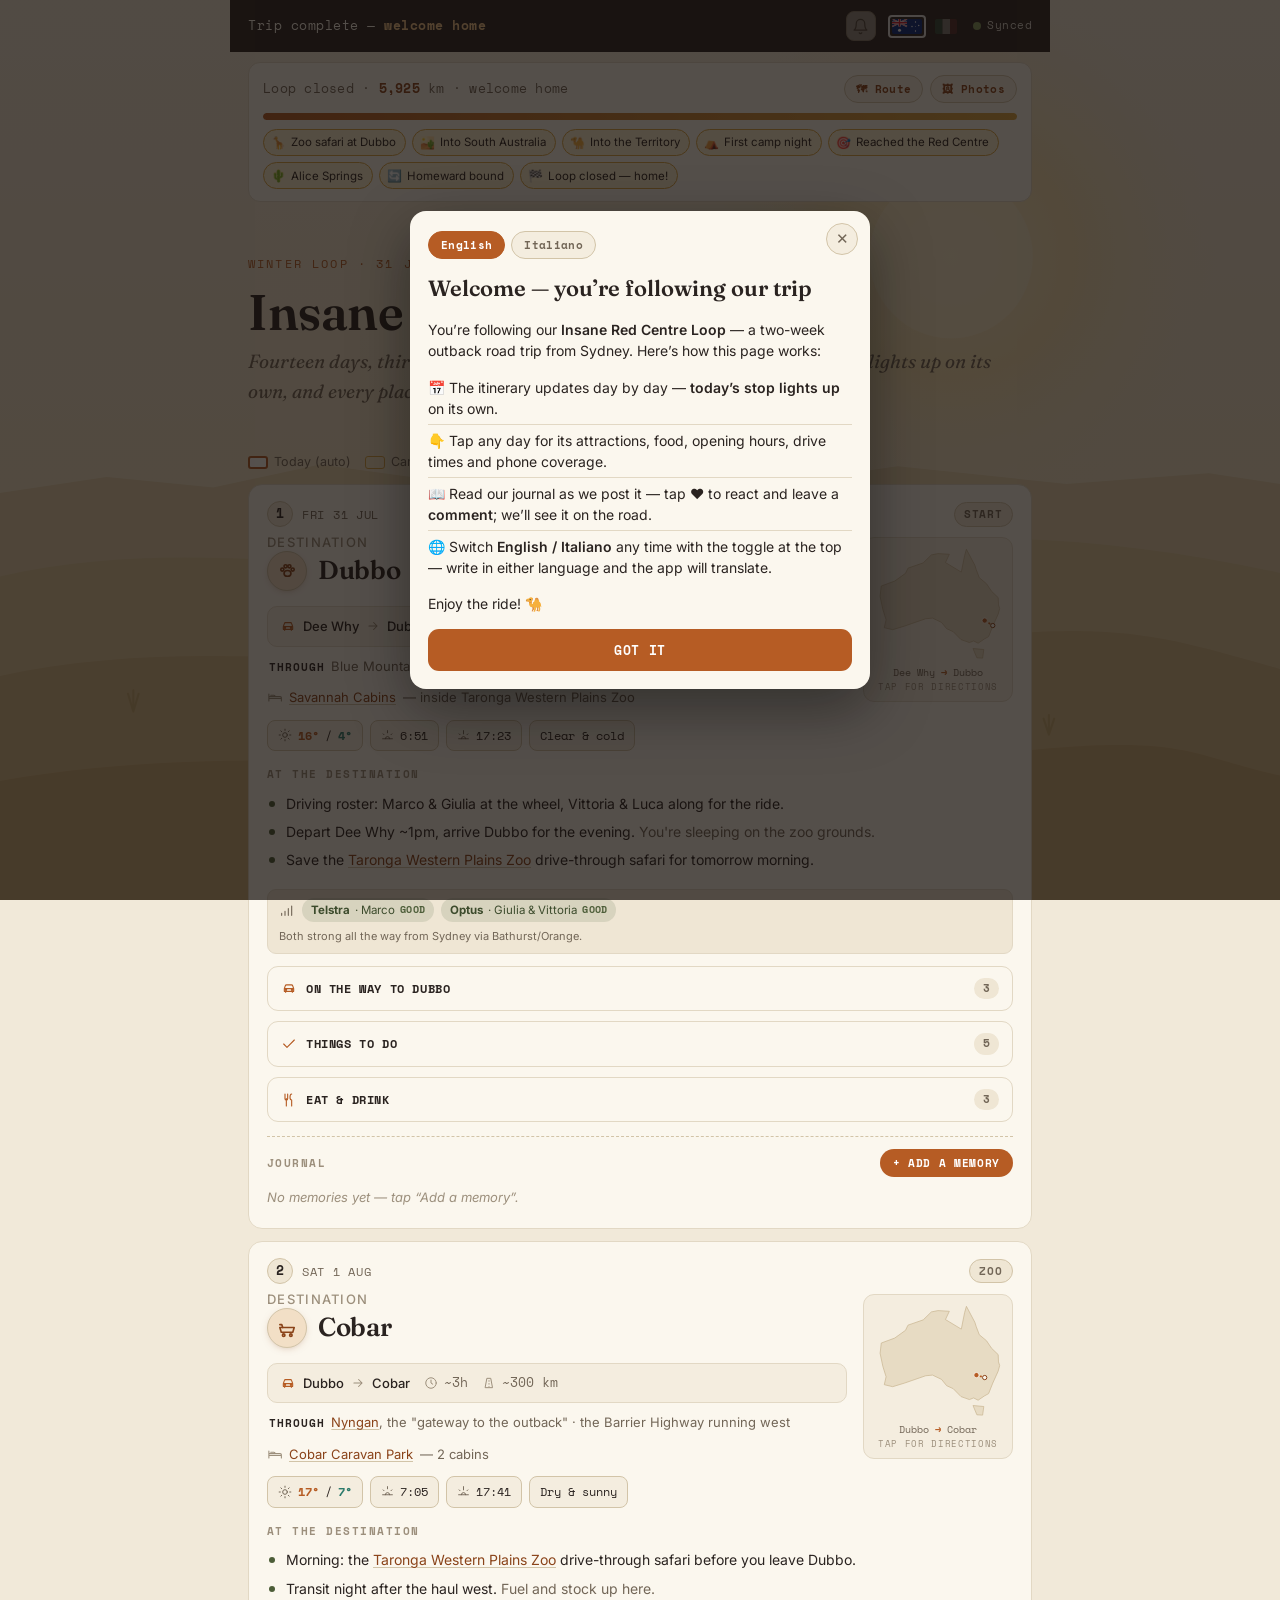
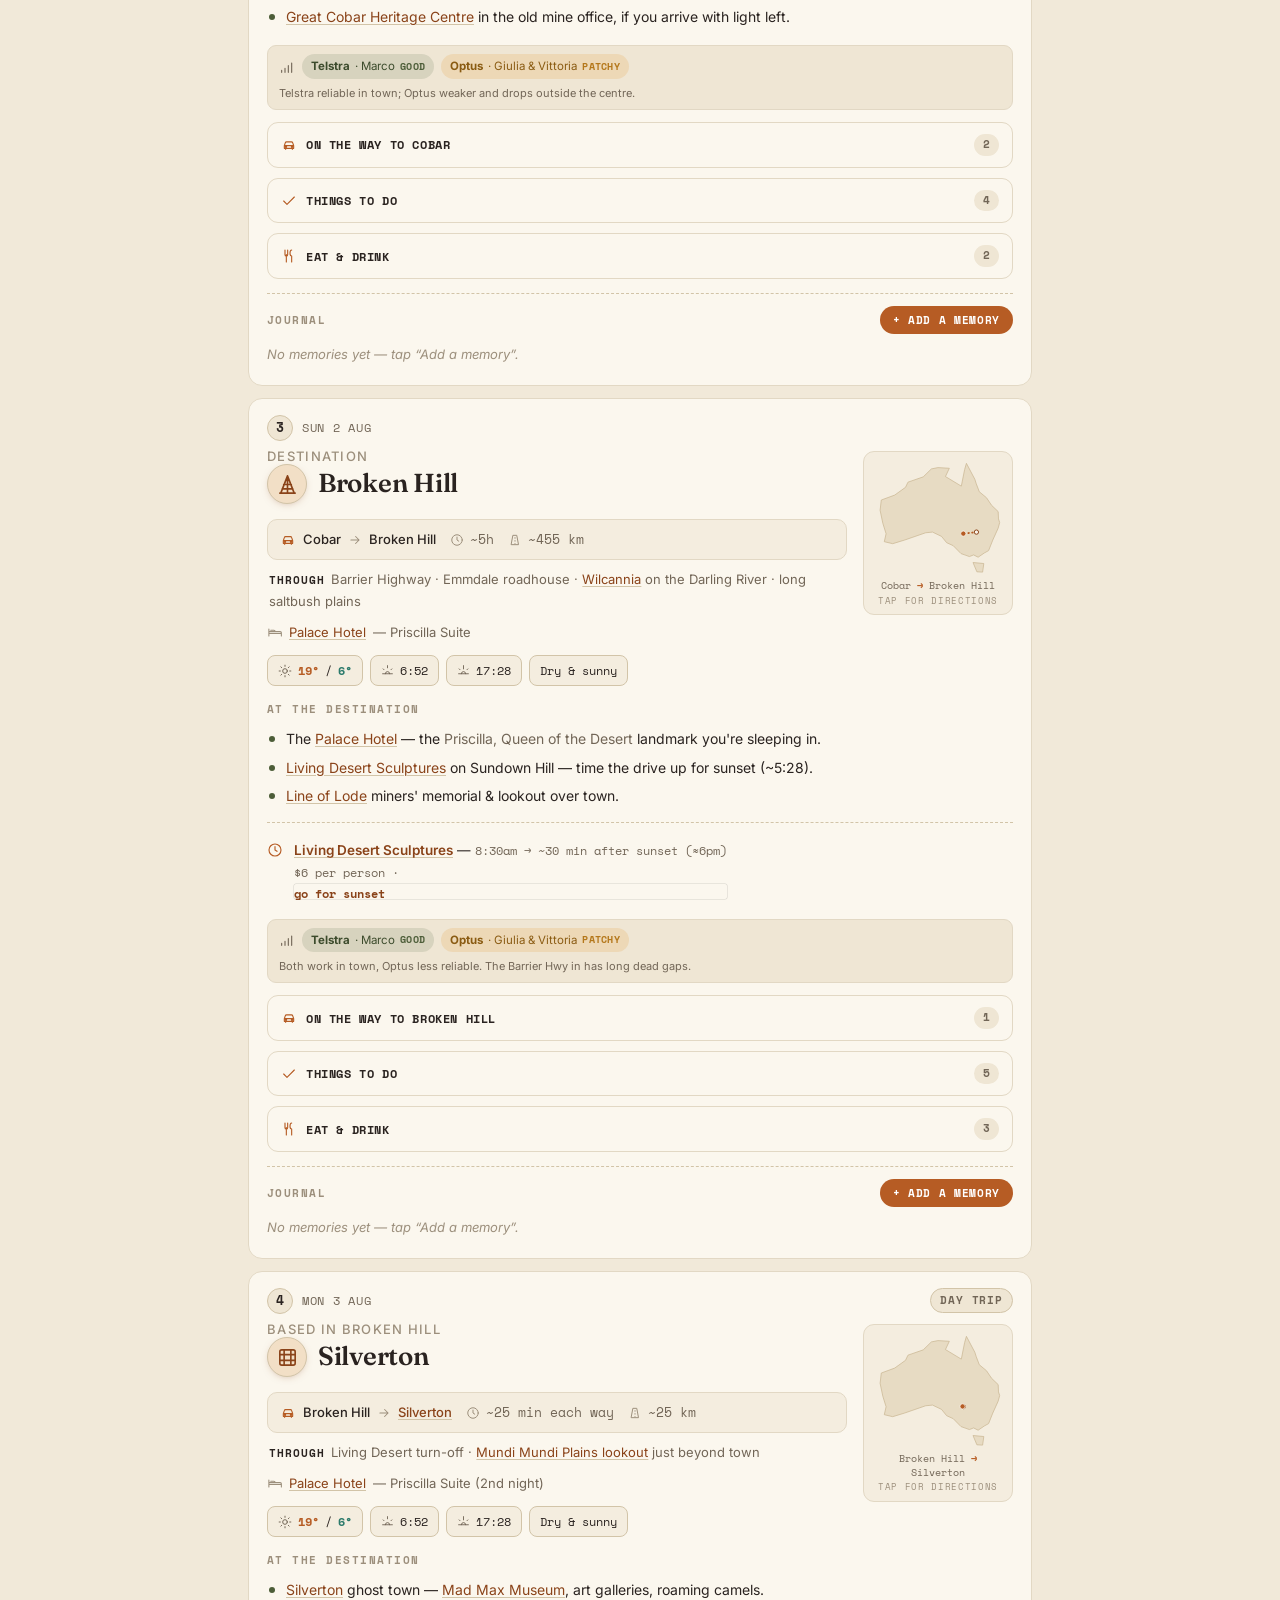
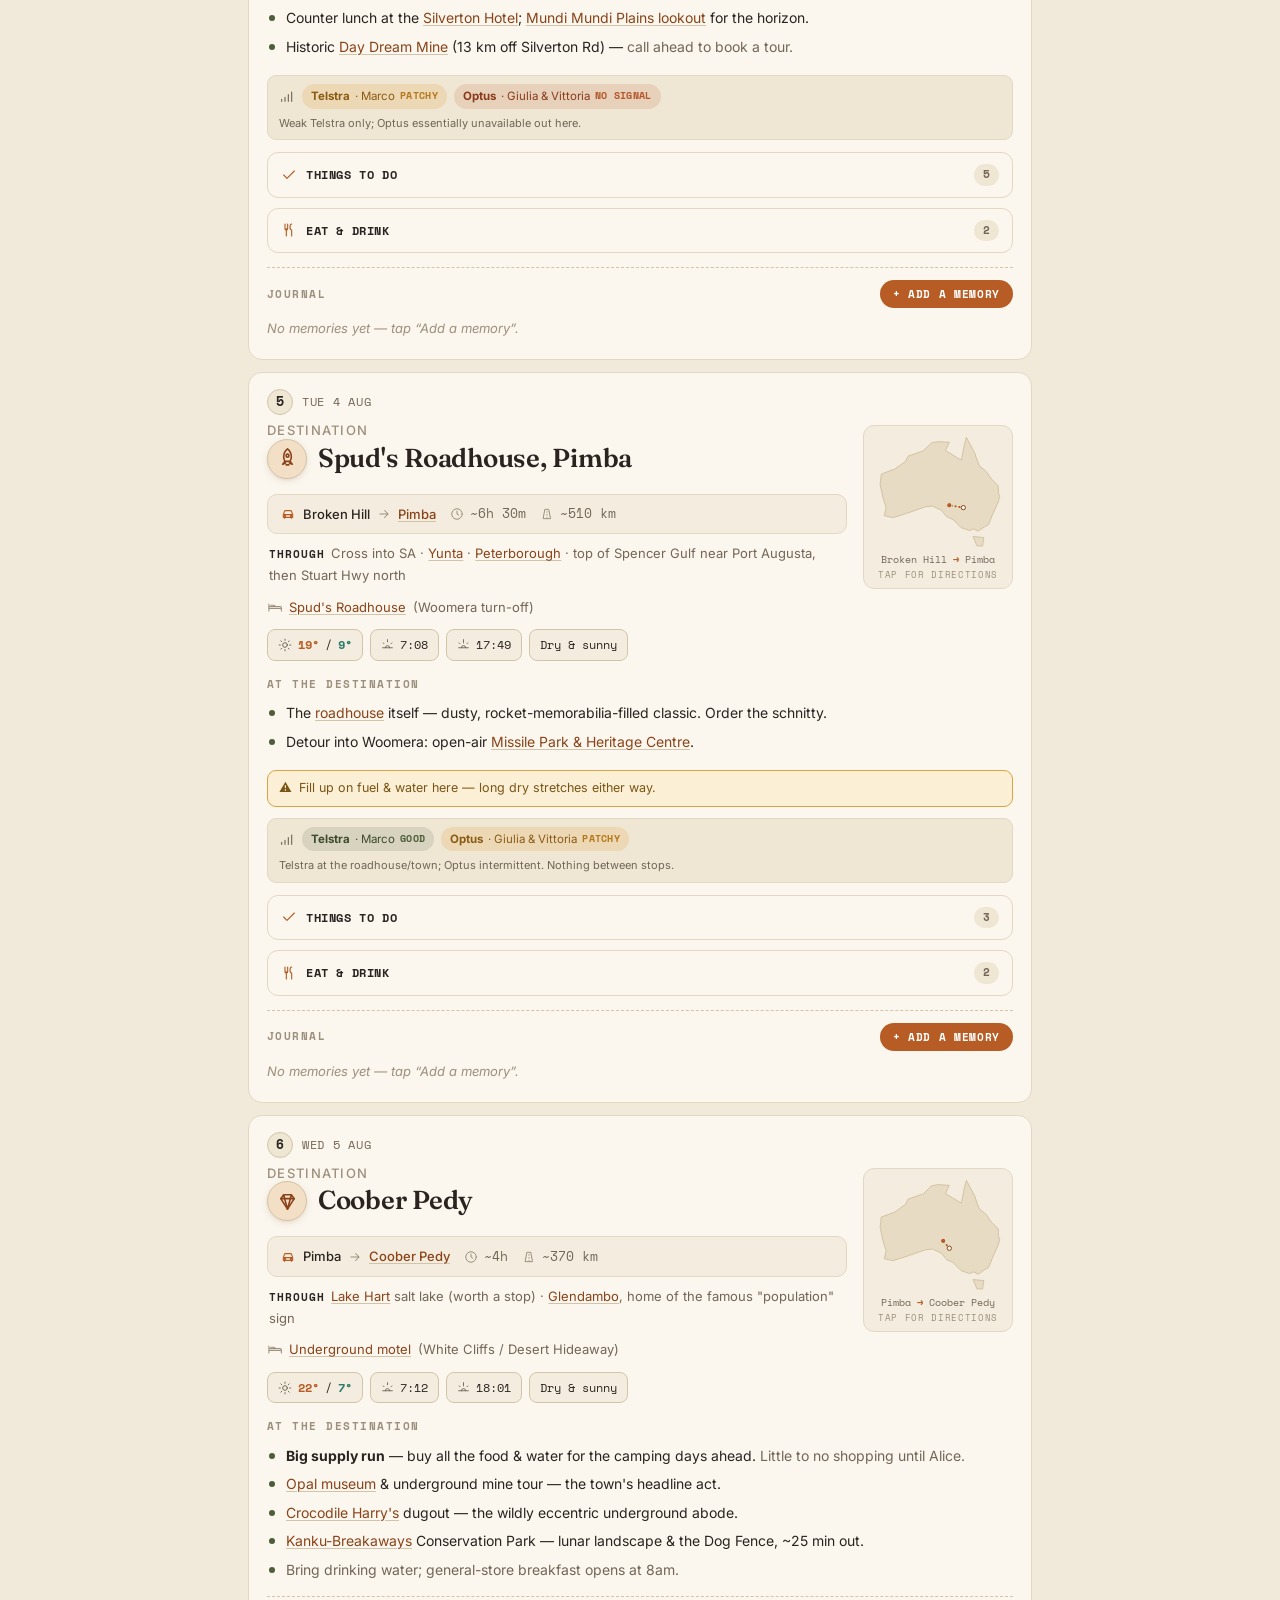
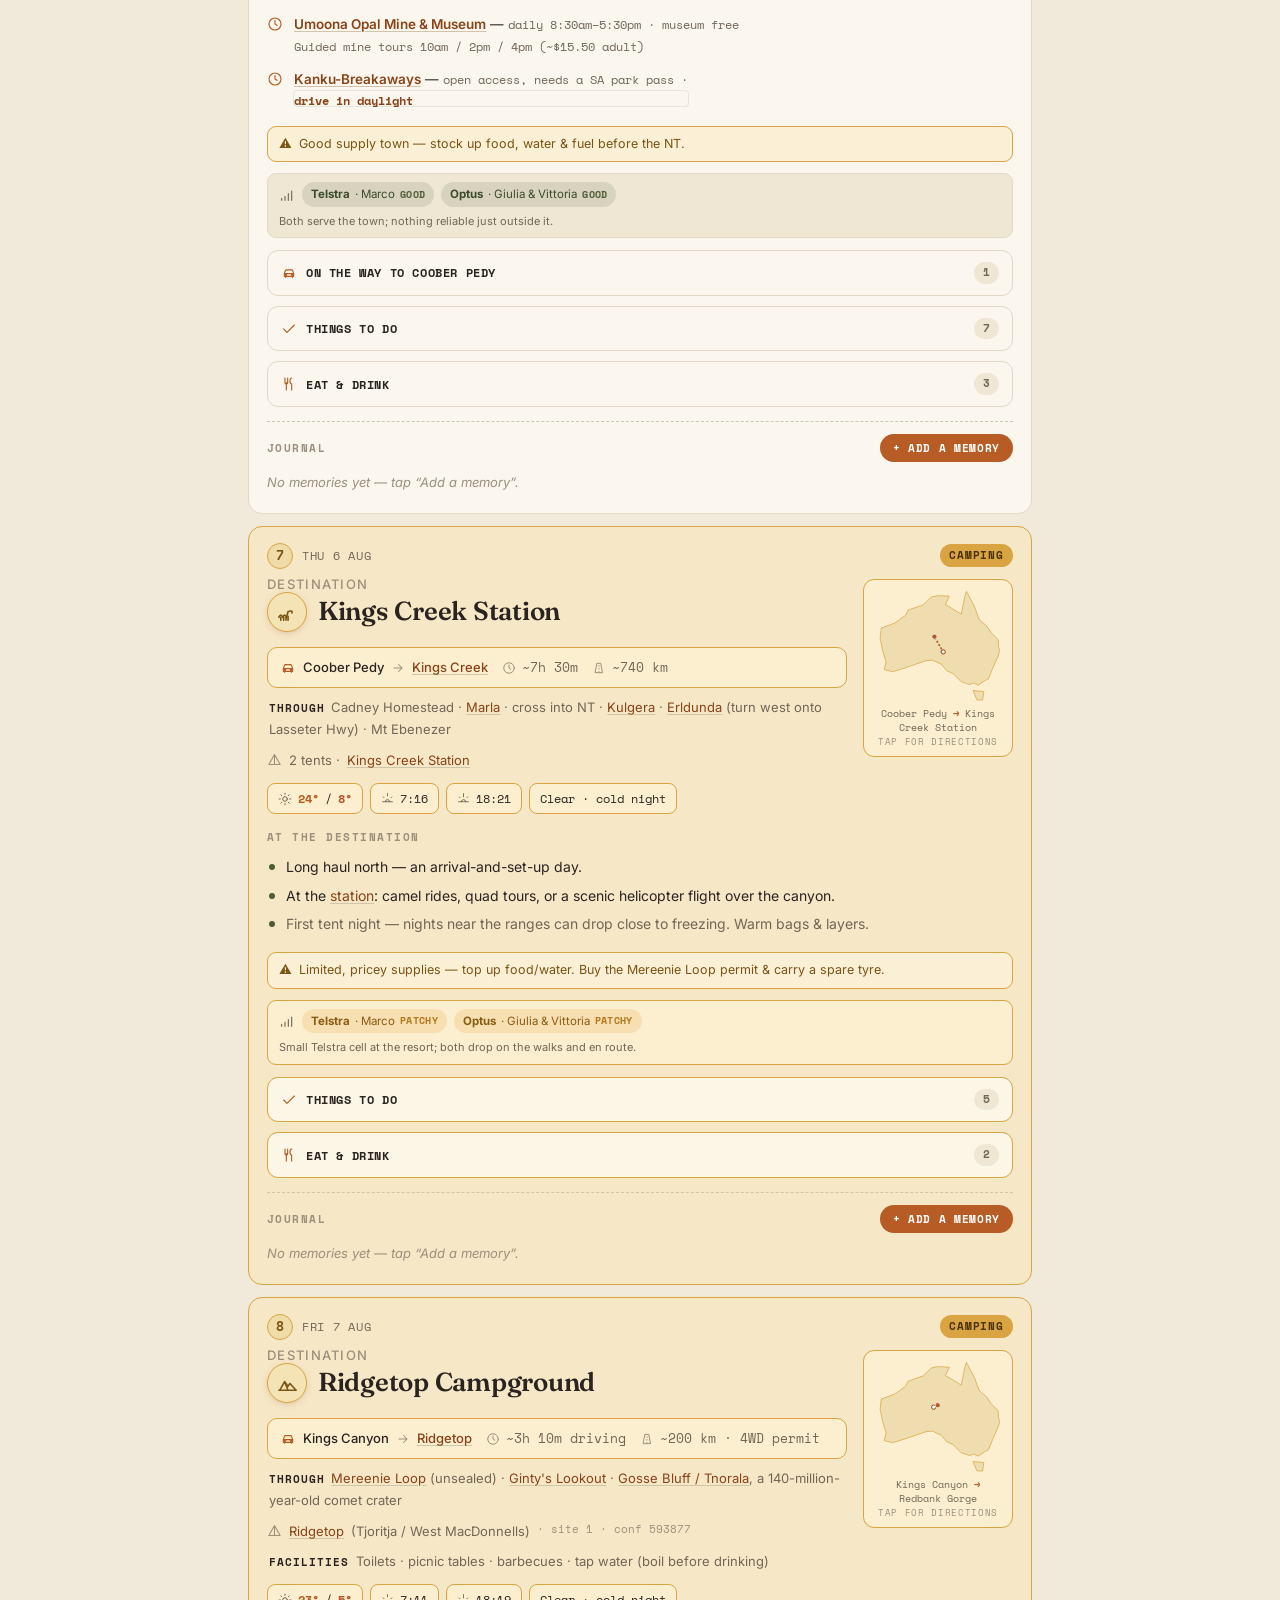
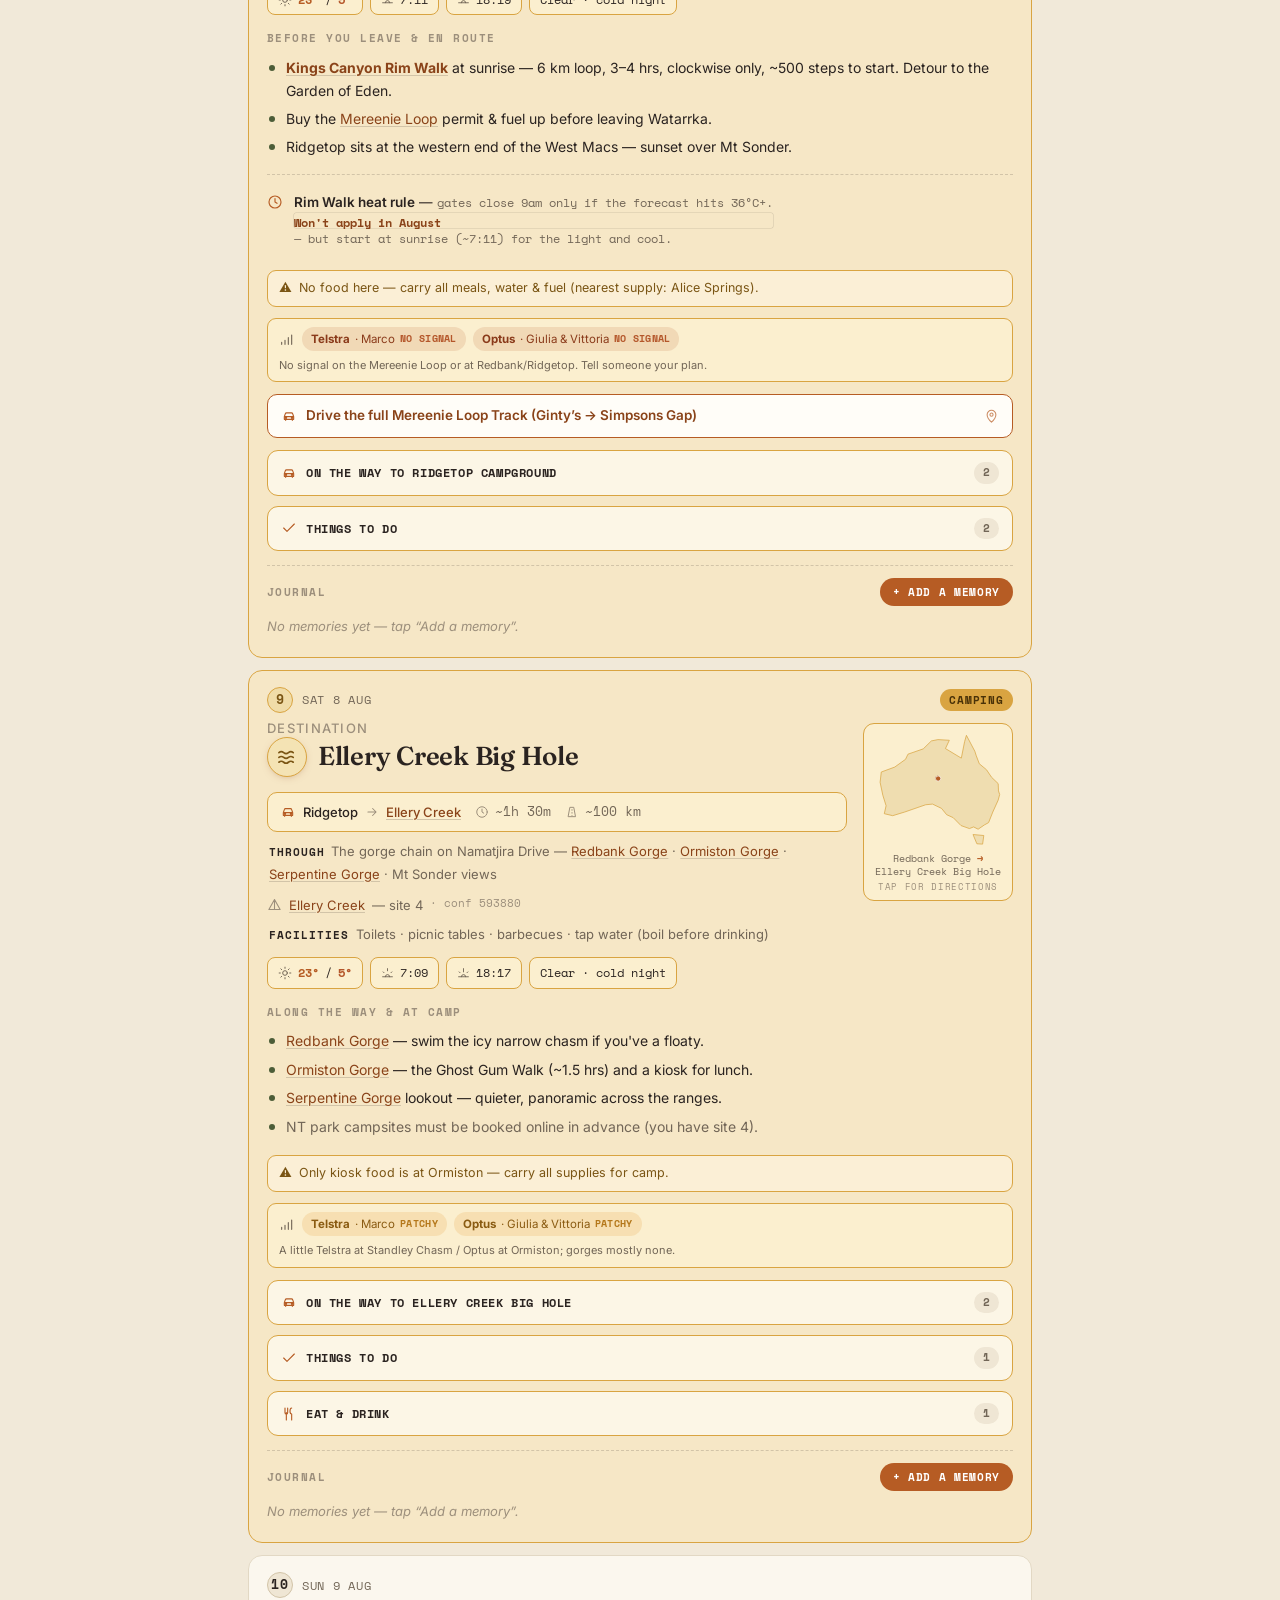
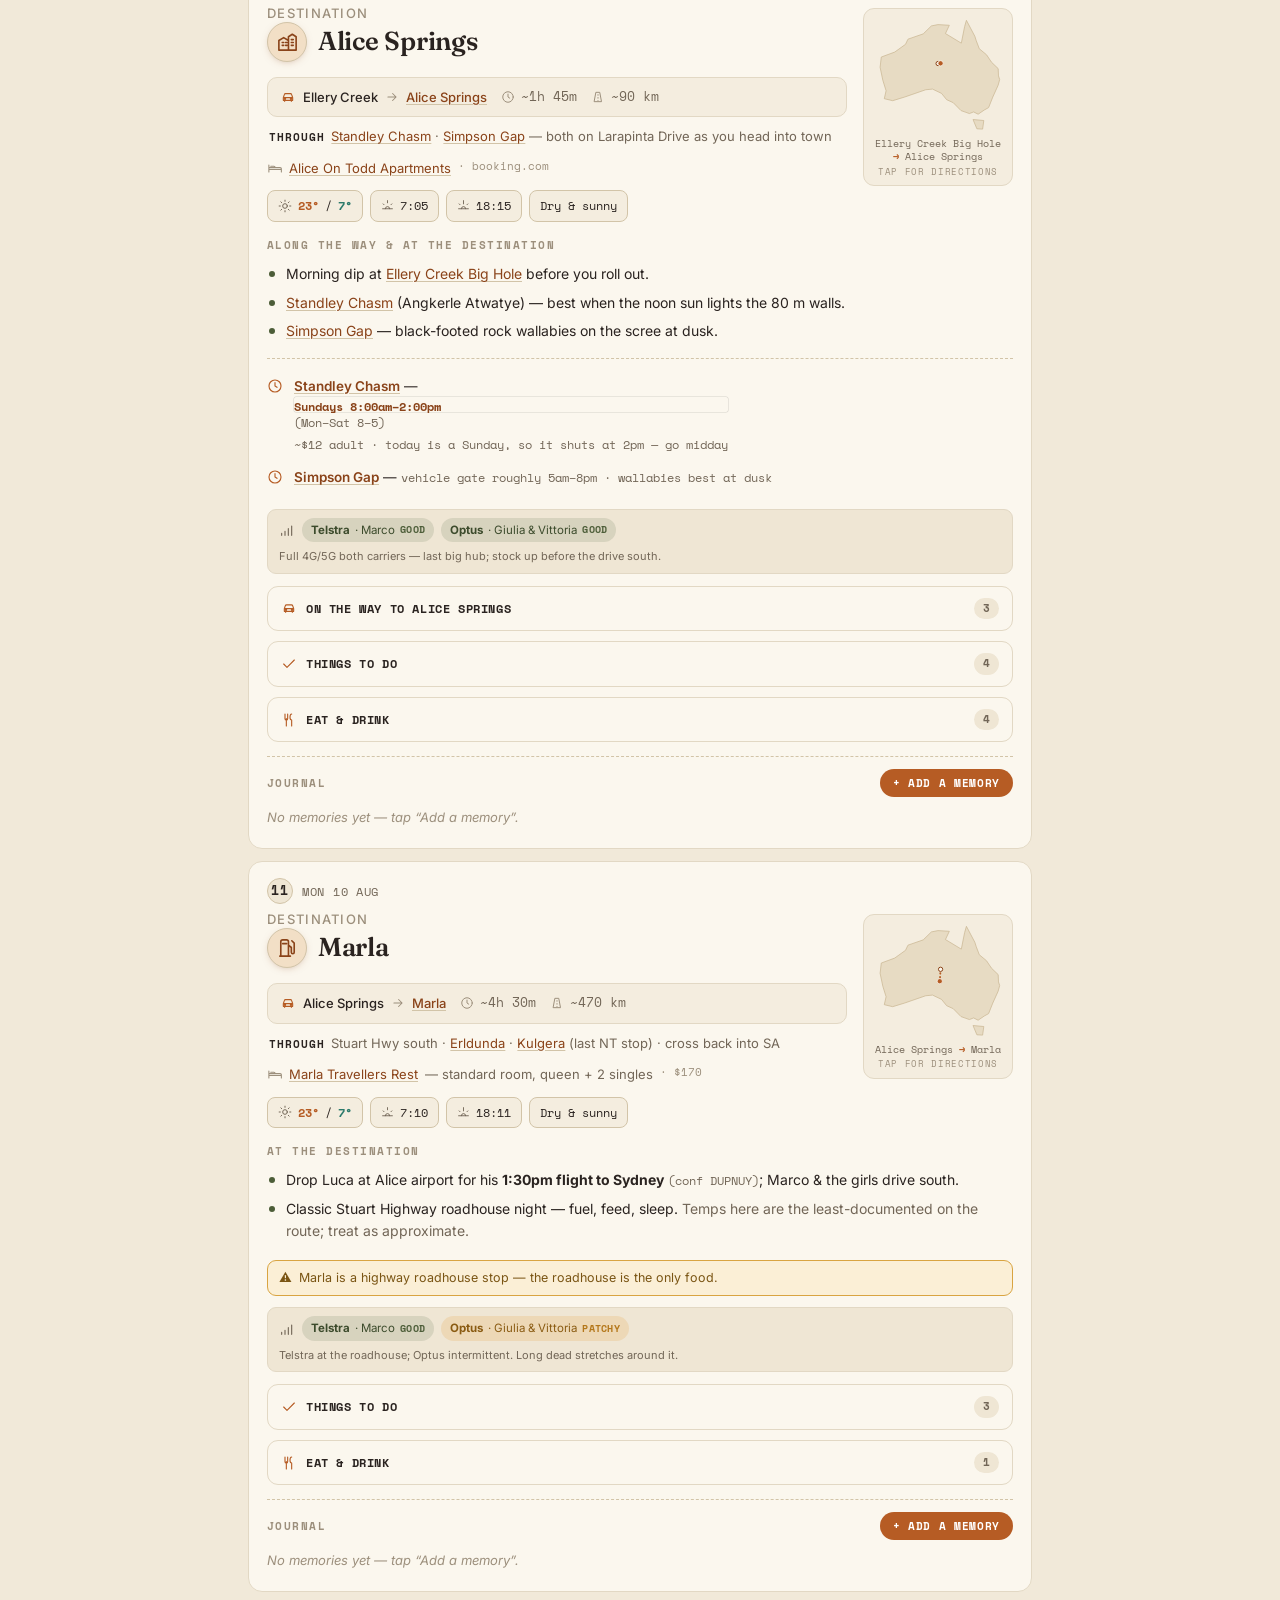
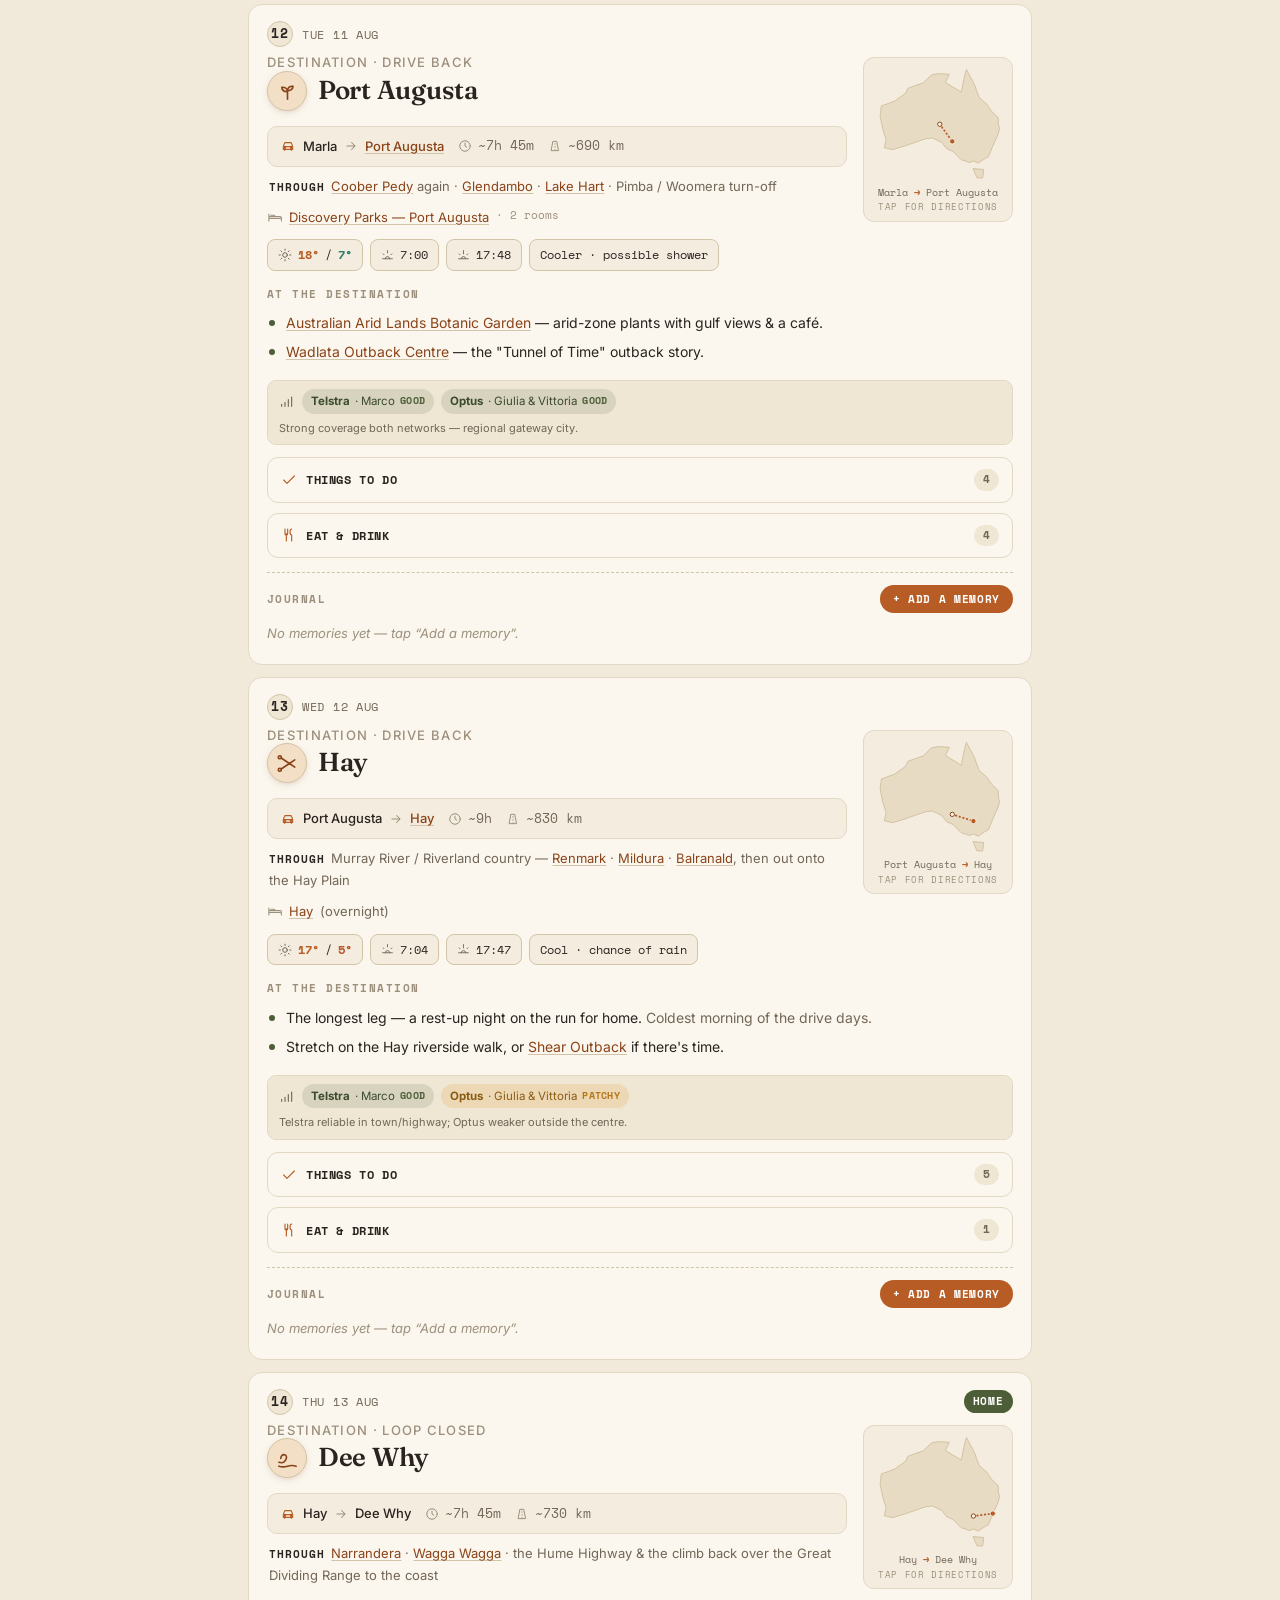
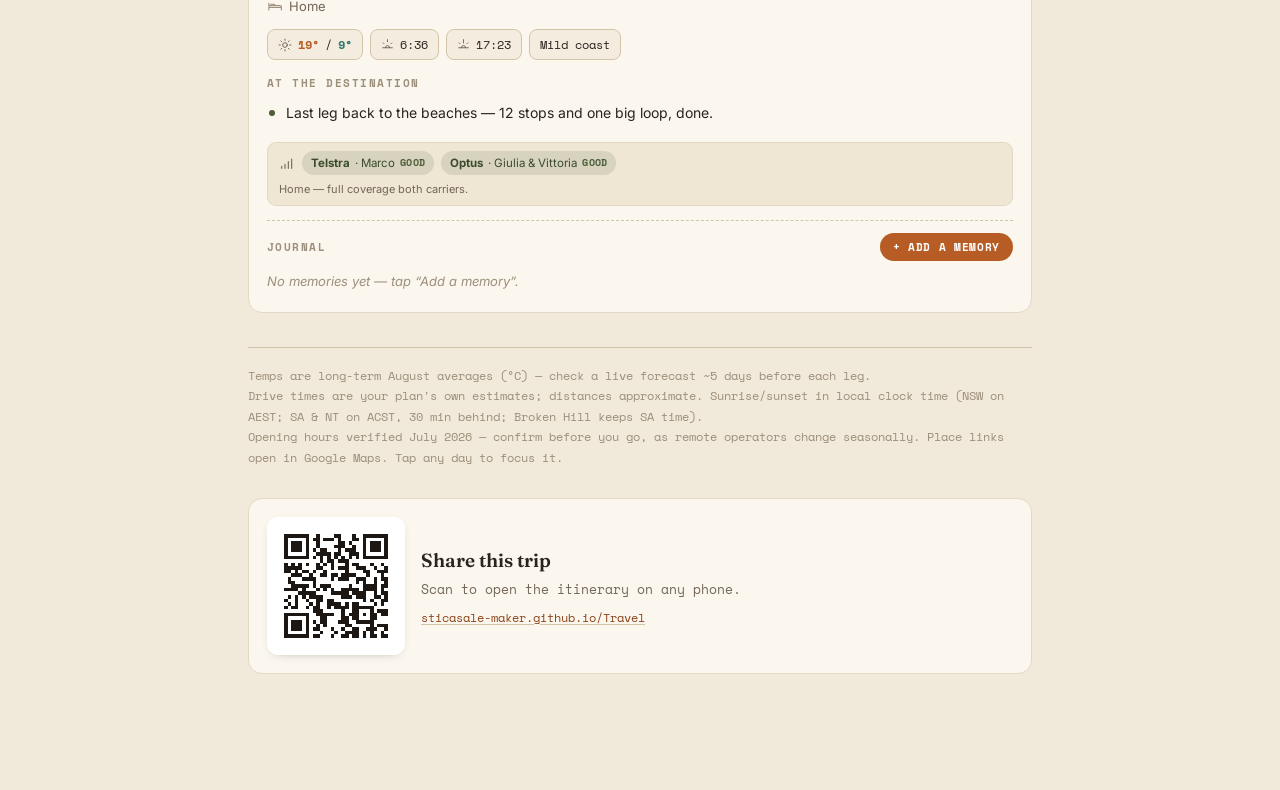
==== index.html @ fa6c5b19 "Force a service-worker update check on every app open index.html/read.html are served network-first," ====
<!DOCTYPE html>
<html lang="en">
<head>
<meta charset="UTF-8">
<meta name="viewport" content="width=device-width, initial-scale=1.0">
<title>Insane Red Centre Loop</title>
<meta name="description" content="Dee Why to the Red Centre road trip, day by day — weather, drive times, attraction hours and shared travel notes. Works offline.">
<meta name="theme-color" content="#B65C24">
<link rel="manifest" href="manifest.webmanifest">
<link rel="apple-touch-icon" href="icon-192.png">
<link rel="icon" href="icon-192.png">
<meta name="mobile-web-app-capable" content="yes">
<meta name="apple-mobile-web-app-capable" content="yes">
<meta name="apple-mobile-web-app-status-bar-style" content="black-translucent">
<meta name="apple-mobile-web-app-title" content="Outback Loop">
<link rel="preconnect" href="https://fonts.googleapis.com">
<link rel="preconnect" href="https://fonts.gstatic.com" crossorigin>
<link href="https://fonts.googleapis.com/css2?family=Fraunces:opsz,wght@9..144,400;9..144,500;9..144,600&family=Inter:wght@400;500;600&family=Space+Mono:wght@400;700&display=swap" rel="stylesheet">
<link rel="stylesheet" href="itinerary.css">
</head>
<body data-doc-title="doc_title_poster">
<div class="wrap">

  <div class="banner" id="banner">
    <span id="banner-text" data-i18n="loading">Loading today…</span>
    <span class="banner-right">
      <span class="profile-chip" id="profile-chip" style="display:none"></span>
      <button class="notify-btn" id="notify-btn" type="button" style="display:none"></button>
      <span class="lang-toggle" id="lang-toggle"></span>
      <span class="sync-status" id="sync-status"><span class="dot"></span></span>
      <a id="jump" style="display:none"></a>
    </span>
  </div>

  <div id="trip-stats" class="trip-stats"></div>

  <div id="itinerary-mount"></div>

  <footer class="share">
    <div class="qr-card"><svg class="qr" viewBox="0 0 33 33" xmlns="http://www.w3.org/2000/svg" role="img" aria-label="QR code linking to the trip app" shape-rendering="crispEdges"><path fill="#1c1712" d="M2 2h7v1h-7zM11 2h1v1h-1zM16 2h2v1h-2zM21 2h1v1h-1zM24 2h7v1h-7zM2 3h1v1h-1zM8 3h1v1h-1zM10 3h2v1h-2zM13 3h3v1h-3zM17 3h1v1h-1zM21 3h2v1h-2zM24 3h1v1h-1zM30 3h1v1h-1zM2 4h1v1h-1zM4 4h3v1h-3zM8 4h1v1h-1zM11 4h1v1h-1zM17 4h2v1h-2zM20 4h1v1h-1zM24 4h1v1h-1zM26 4h3v1h-3zM30 4h1v1h-1zM2 5h1v1h-1zM4 5h3v1h-3zM8 5h1v1h-1zM11 5h1v1h-1zM16 5h3v1h-3zM21 5h1v1h-1zM24 5h1v1h-1zM26 5h3v1h-3zM30 5h1v1h-1zM2 6h1v1h-1zM4 6h3v1h-3zM8 6h1v1h-1zM10 6h1v1h-1zM12 6h2v1h-2zM17 6h1v1h-1zM19 6h3v1h-3zM24 6h1v1h-1zM26 6h3v1h-3zM30 6h1v1h-1zM2 7h1v1h-1zM8 7h1v1h-1zM11 7h4v1h-4zM16 7h2v1h-2zM20 7h3v1h-3zM24 7h1v1h-1zM30 7h1v1h-1zM2 8h7v1h-7zM10 8h1v1h-1zM12 8h1v1h-1zM14 8h1v1h-1zM16 8h1v1h-1zM18 8h1v1h-1zM20 8h1v1h-1zM22 8h1v1h-1zM24 8h7v1h-7zM12 9h1v1h-1zM14 9h2v1h-2zM17 9h3v1h-3zM2 10h1v1h-1zM4 10h1v1h-1zM6 10h1v1h-1zM8 10h1v1h-1zM11 10h1v1h-1zM13 10h1v1h-1zM15 10h1v1h-1zM19 10h1v1h-1zM21 10h2v1h-2zM26 10h1v1h-1zM29 10h1v1h-1zM2 11h5v1h-5zM11 11h2v1h-2zM15 11h1v1h-1zM17 11h3v1h-3zM22 11h3v1h-3zM27 11h1v1h-1zM30 11h1v1h-1zM2 12h2v1h-2zM5 12h1v1h-1zM7 12h2v1h-2zM10 12h1v1h-1zM13 12h1v1h-1zM19 12h1v1h-1zM24 12h2v1h-2zM28 12h3v1h-3zM4 13h3v1h-3zM9 13h1v1h-1zM12 13h2v1h-2zM15 13h2v1h-2zM18 13h4v1h-4zM25 13h1v1h-1zM29 13h1v1h-1zM3 14h1v1h-1zM7 14h4v1h-4zM15 14h1v1h-1zM17 14h3v1h-3zM22 14h3v1h-3zM27 14h1v1h-1zM29 14h2v1h-2zM3 15h2v1h-2zM10 15h1v1h-1zM22 15h1v1h-1zM24 15h1v1h-1zM27 15h1v1h-1zM30 15h1v1h-1zM4 16h5v1h-5zM10 16h1v1h-1zM12 16h3v1h-3zM20 16h1v1h-1zM24 16h4v1h-4zM29 16h2v1h-2zM2 17h4v1h-4zM7 17h1v1h-1zM11 17h1v1h-1zM13 17h1v1h-1zM15 17h1v1h-1zM18 17h5v1h-5zM24 17h4v1h-4zM29 17h1v1h-1zM6 18h5v1h-5zM15 18h5v1h-5zM21 18h4v1h-4zM27 18h1v1h-1zM29 18h2v1h-2zM3 19h1v1h-1zM5 19h1v1h-1zM7 19h1v1h-1zM9 19h4v1h-4zM18 19h3v1h-3zM22 19h3v1h-3zM27 19h2v1h-2zM30 19h1v1h-1zM2 20h1v1h-1zM5 20h1v1h-1zM8 20h1v1h-1zM11 20h2v1h-2zM14 20h2v1h-2zM24 20h1v1h-1zM26 20h1v1h-1zM29 20h2v1h-2zM3 21h1v1h-1zM5 21h1v1h-1zM9 21h1v1h-1zM11 21h1v1h-1zM14 21h4v1h-4zM19 21h1v1h-1zM21 21h2v1h-2zM27 21h1v1h-1zM29 21h1v1h-1zM2 22h1v1h-1zM4 22h2v1h-2zM8 22h1v1h-1zM10 22h2v1h-2zM14 22h1v1h-1zM16 22h4v1h-4zM21 22h6v1h-6zM10 23h3v1h-3zM18 23h1v1h-1zM21 23h2v1h-2zM26 23h1v1h-1zM28 23h3v1h-3zM2 24h7v1h-7zM11 24h5v1h-5zM18 24h1v1h-1zM20 24h3v1h-3zM24 24h1v1h-1zM26 24h2v1h-2zM29 24h2v1h-2zM2 25h1v1h-1zM8 25h1v1h-1zM12 25h2v1h-2zM18 25h2v1h-2zM21 25h2v1h-2zM26 25h2v1h-2zM2 26h1v1h-1zM4 26h3v1h-3zM8 26h1v1h-1zM10 26h1v1h-1zM12 26h2v1h-2zM17 26h3v1h-3zM22 26h5v1h-5zM2 27h1v1h-1zM4 27h3v1h-3zM8 27h1v1h-1zM11 27h1v1h-1zM13 27h1v1h-1zM19 27h2v1h-2zM26 27h1v1h-1zM28 27h3v1h-3zM2 28h1v1h-1zM4 28h3v1h-3zM8 28h1v1h-1zM10 28h2v1h-2zM15 28h1v1h-1zM18 28h1v1h-1zM21 28h2v1h-2zM25 28h3v1h-3zM30 28h1v1h-1zM2 29h1v1h-1zM8 29h1v1h-1zM12 29h1v1h-1zM16 29h1v1h-1zM19 29h4v1h-4zM24 29h1v1h-1zM26 29h1v1h-1zM29 29h1v1h-1zM2 30h7v1h-7zM10 30h2v1h-2zM15 30h1v1h-1zM18 30h2v1h-2zM21 30h2v1h-2zM24 30h1v1h-1zM26 30h2v1h-2zM29 30h2v1h-2z"/></svg></div>
    <div class="share-text">
      <h3 data-i18n="share_title">Share this trip</h3>
      <p data-i18n="share_sub">Scan to open the itinerary on any phone.</p>
      <a class="share-url" href="https://sticasale-maker.github.io/Travel/" target="_blank" rel="noopener">sticasale-maker.github.io/Travel</a>
    </div>
  </footer>

  <div class="app-ver" id="app-ver"></div>

</div>

<script>window.TRAVEL_MODE = 'poster';</script>
<script src="config.js"></script>
<script src="vendor/supabase.js"></script>
<script src="i18n.js"></script>
<script src="tripdata.js"></script>
<script src="itinerary.js"></script>
<script src="map.js"></script>
<script src="features.js"></script>
<script src="weather.js"></script>
<script src="stats.js"></script>
<script src="route.js"></script>
<script src="gallery.js"></script>
<script src="notes.js"></script>
<script src="enrichdata.js"></script>
<script src="enrich.js"></script>
<script src="welcome.js"></script>
<script src="pull.js"></script>
<script src="notify.js"></script>
<script>
if ('serviceWorker' in navigator) {
  window.addEventListener('load', function () {
    navigator.serviceWorker.register('sw.js').catch(function () {});
  });
  var _v = document.getElementById('app-ver');
  navigator.serviceWorker.addEventListener('message', function (e) {
    if (e.data && e.data.type === 'version' && _v) _v.textContent = String(e.data.version || '').replace('outback-loop-', '');
  });
  navigator.serviceWorker.ready.then(function (reg) {
    try { reg.update(); } catch (e) {}   // force an update check on every open
    var sw = reg.active || navigator.serviceWorker.controller;
    if (sw) sw.postMessage('version');
  });
}
</script>
</body>
</html>
---- itinerary.css ----
/* Outback Loop — shared itinerary + notes styles (used by index.html and read.html) */
:root{
  --sand:#F1E9D9; --paper:#FBF7EE; --paper-2:#F4EDDF; --paper-3:#EFE6D4;
  --ink:#2A2320; --muted:#726657; --faint:#9C8F7C;
  --ochre:#B65C24; --ochre-deep:#8A4319;
  --spinifex:#4C5D38; --teal:#2B7A6B;
  --camp-bg:#F6E7C6; --camp-line:#D9A441; --camp-ink:#7A5514;
  --focus:#B65C24; --focus-bg:#FFFDF8;
  --line:#E2D8C4; --line-strong:#D2C4A8;
}
*{box-sizing:border-box;}
html{-webkit-text-size-adjust:100%; scroll-behavior:smooth;}
body{margin:0; background:var(--sand); color:var(--ink);
  font-family:'Inter',system-ui,sans-serif; font-size:16px; line-height:1.6;}
/* subtle Australian outback backdrop, fixed behind the content */
body::before{content:""; position:fixed; inset:0; z-index:-1; pointer-events:none;
  background:#F1E9D9 url("outback-bg.svg") center bottom / cover no-repeat;}

/* iconic feature marker beside each destination name — circular badge */
.place-feat{display:inline-flex; align-items:center; justify-content:center;
  width:40px; height:40px; margin:0 11px 3px 0; flex:none; vertical-align:middle;
  border-radius:50%; background:#F2DFC6; border:1px solid var(--line-strong);
  color:var(--ochre-deep); box-shadow:0 2px 8px -4px rgba(138,67,25,.5);}
.place-feat svg{width:23px; height:23px; display:block;}
.day.camp .place-feat{background:#F4E3B4; border-color:var(--camp-line); color:var(--camp-ink);}
.day.focus .place-feat{background:var(--ochre); border-color:var(--ochre); color:#fff;}
@media (max-width:520px){ .place-feat{width:36px; height:36px; margin-right:9px;} .place-feat svg{width:21px; height:21px;} }
.wrap{max-width:820px; margin:0 auto; padding:0 18px 80px;}
a{color:var(--ochre-deep); text-decoration:underline; text-decoration-thickness:1px;
  text-underline-offset:2px; text-decoration-color:var(--line-strong);}
a:hover{text-decoration-color:var(--ochre);}

header{padding:48px 0 8px;}
.eyebrow{font-family:'Space Mono',monospace; font-size:12px; letter-spacing:.18em;
  text-transform:uppercase; color:var(--ochre); margin:0 0 12px;}
h1{font-family:'Fraunces',serif; font-weight:600; font-size:clamp(30px,5.5vw,50px);
  line-height:1.04; letter-spacing:-.01em; margin:0 0 8px;}
h1 .arrow{color:var(--ochre); font-weight:400;}
.sub{font-family:'Fraunces',serif; font-size:clamp(16px,2.2vw,19px); font-style:italic;
  font-weight:400; color:var(--muted); margin:0 0 22px;}

.banner{position:sticky; top:0; z-index:20; margin:0 -18px 6px; padding:11px 18px;
  background:var(--ink); color:var(--paper); font-family:'Space Mono',monospace;
  font-size:12.5px; letter-spacing:.04em; display:flex; align-items:center; gap:10px;
  justify-content:space-between; flex-wrap:wrap;}
.banner b{color:#F3C48A; font-weight:700;}
.banner a{color:var(--paper); text-decoration:underline; text-underline-offset:3px; cursor:pointer;}

.note{background:var(--paper); border:1px solid var(--line); border-left:3px solid var(--ochre);
  border-radius:0 10px 10px 0; padding:13px 16px; margin:18px 0; font-size:13.5px; color:var(--muted);}
.note b{color:var(--ink); font-weight:600;}
.legend{display:flex; flex-wrap:wrap; gap:14px; margin:16px 0 6px; font-size:12.5px; color:var(--muted);}
.legend span{display:inline-flex; align-items:center; gap:6px;}
.sw{width:20px; height:13px; border-radius:3px; display:inline-block;}

.day{position:relative; background:var(--paper); border:1px solid var(--line);
  border-radius:14px; padding:16px 18px 18px; margin:12px 0; cursor:pointer;
  transition:border-color .18s, box-shadow .18s, transform .18s;}
.day:hover{border-color:var(--line-strong);}
.day.camp{background:var(--camp-bg); border-color:var(--camp-line);}
.day.focus{border:2px solid var(--focus); background:var(--focus-bg);
  box-shadow:0 6px 26px -12px rgba(138,67,25,.5); transform:scale(1.012);}
.day.focus.camp{background:#FCF1D6;}

.toprow{display:flex; align-items:center; justify-content:space-between; gap:10px;
  flex-wrap:wrap; margin-bottom:8px;}
.dnum{display:inline-flex; align-items:center; gap:9px;
  font-family:'Space Mono',monospace; font-size:12px; letter-spacing:.06em;
  text-transform:uppercase; color:var(--muted);}
.dnum .n{width:26px; height:26px; border-radius:50%; background:var(--paper-3);
  border:1px solid var(--line-strong); color:var(--ink); font-weight:700; font-size:12.5px;
  display:flex; align-items:center; justify-content:center;}
.day.camp .dnum .n{background:#F0DCA8; border-color:var(--camp-line); color:var(--camp-ink);}
.day.focus .dnum .n{background:var(--focus); border-color:var(--focus); color:var(--paper);}

.pills{display:flex; gap:6px; flex-wrap:wrap;}
.pill{font-family:'Space Mono',monospace; font-size:10.5px; letter-spacing:.08em;
  text-transform:uppercase; padding:3px 9px; border-radius:20px; font-weight:700;}
.pill.today{background:var(--focus); color:#fff;}
.pill.camp{background:var(--camp-line); color:#4a3208;}
.pill.daytrip{background:var(--paper-3); color:var(--muted); border:1px solid var(--line-strong);}
.pill.home{background:var(--spinifex); color:#fff;}

.place{font-family:'Fraunces',serif; font-weight:600; font-size:26px; line-height:1.12;
  letter-spacing:-.01em; margin:2px 0 2px;}
.place .lead{font-family:'Inter',sans-serif; font-size:13px; font-weight:500;
  color:var(--faint); text-transform:uppercase; letter-spacing:.1em; display:block; margin-bottom:1px;}

.drive{display:flex; flex-wrap:wrap; align-items:center; gap:8px 14px;
  background:var(--paper-2); border:1px solid var(--line); border-radius:10px;
  padding:9px 12px; margin:12px 0 4px; font-size:13px;}
.day.camp .drive{background:#FBEFCF; border-color:var(--camp-line);}
.drive .leg{display:flex; align-items:center; gap:7px; font-weight:500;}
.drive .leg svg{color:var(--ochre); flex:none;}
.drive .metric{display:inline-flex; align-items:center; gap:6px;
  font-family:'Space Mono',monospace; font-size:12.5px; color:var(--muted);}
.drive .metric svg{color:var(--faint); flex:none;}
.through{font-size:13px; color:var(--muted); margin:8px 0 2px; padding-left:2px; line-height:1.7;}
.through b{color:var(--ink); font-weight:600; font-family:'Space Mono',monospace;
  font-size:10.5px; letter-spacing:.1em; text-transform:uppercase; margin-right:6px;}

.sleep{font-size:13px; color:var(--muted); margin:10px 0 0; display:flex; align-items:flex-start; gap:7px;}
.sleep svg{flex:none; color:var(--faint); margin-top:2px;}
.sleep .conf{color:var(--faint); font-family:'Space Mono',monospace; font-size:11px;}

.wx{display:flex; flex-wrap:wrap; gap:7px; margin:12px 0 2px;}
.chip{display:inline-flex; align-items:center; gap:6px; background:var(--paper-2);
  border:1px solid var(--line-strong); border-radius:8px; padding:5px 10px;
  font-family:'Space Mono',monospace; font-size:12px; color:var(--ink);}
.day.camp .chip{background:#FBEFCF; border-color:var(--camp-line);}
.chip svg{color:var(--muted); flex:none;}
.chip .hi{color:var(--ochre); font-weight:700;}
.chip .lo{color:var(--teal); font-weight:700;}
.chip.cold .lo{color:#B4562A;}

h4{font-family:'Space Mono',monospace; font-size:10.5px; letter-spacing:.14em;
  text-transform:uppercase; color:var(--faint); margin:15px 0 7px; font-weight:700;}
ul.see{margin:0; padding:0; list-style:none;}
ul.see li{position:relative; padding:3px 0 3px 19px; font-size:14px; color:var(--ink);}
ul.see li::before{content:""; position:absolute; left:2px; top:11px; width:6px; height:6px;
  border-radius:50%; background:var(--spinifex);}
ul.see li em{color:var(--muted); font-style:normal;}

.timed{margin-top:12px; border-top:1px dashed var(--line-strong); padding-top:11px;}
.timed-row{display:flex; gap:11px; align-items:flex-start; padding:6px 0; font-size:13.5px;}
.timed-row svg{color:var(--ochre); flex:none; margin-top:2px;}
.timed-row .name{font-weight:600;}
.timed-row .hrs{font-family:'Space Mono',monospace; font-size:12px; color:var(--muted);}
.timed-row .flag{color:var(--ochre-deep); font-weight:600;}

footer{margin-top:34px; padding-top:18px; border-top:1px solid var(--line-strong);
  font-size:12px; color:var(--faint); font-family:'Space Mono',monospace; line-height:1.7;}

@media (max-width:520px){ .place{font-size:22px;} .day.focus{transform:none;} }
@media print{ body{background:#fff;} .banner{display:none;} .day{break-inside:avoid;}
  .day.focus{box-shadow:none;} a{color:var(--ink); text-decoration:none;}
  .notes, .note-form{display:none !important;} }

/* language flag toggle in the banner */
.banner-right{display:flex; align-items:center; gap:12px; flex-wrap:wrap;}
.lang-toggle{display:inline-flex; gap:5px; align-items:center; flex:none;}
.lang-toggle button{padding:2px; border:2px solid transparent; border-radius:4px;
  background:transparent; cursor:pointer; line-height:0; opacity:.4; filter:grayscale(.5);
  transition:opacity .15s, border-color .15s, filter .15s;}
.lang-toggle button.on{opacity:1; filter:none; border-color:rgba(255,255,255,.85);}
.flag{height:15px; width:auto; display:block; border-radius:2px;
  box-shadow:0 0 0 .5px rgba(0,0,0,.15);}

/* profile chip (poster) */
.profile-chip{display:inline-flex; align-items:center; gap:7px; cursor:pointer;
  background:rgba(255,255,255,.1); border:1px solid rgba(255,255,255,.22);
  border-radius:20px; padding:2px 10px 2px 2px;}
.profile-chip .pname{font-family:'Space Mono',monospace; font-size:11px; color:var(--paper);}

/* avatars near each entry */
.avatar{width:28px; height:28px; border-radius:50%; overflow:hidden; flex:none;
  display:inline-flex; align-items:center; justify-content:center;
  background:var(--paper-3); border:1px solid var(--line-strong);}
.avatar img{width:100%; height:100%; object-fit:cover; display:block;}
.avatar.init{font-family:'Fraunces',serif; font-weight:600; font-size:14px; color:#fff;}
.profile-chip .avatar{width:22px; height:22px; border-color:rgba(255,255,255,.4);}
.name-modal .avatar-pick{display:flex; flex-direction:column; align-items:center; gap:9px; margin-bottom:15px;}
.name-modal .avatar-pick .avatar{width:82px; height:82px;}
.name-modal .avatar-pick .avatar.init{font-size:34px;}
.name-modal .avatar-pick label{font-family:'Space Mono',monospace; font-size:11px;
  letter-spacing:.05em; text-transform:uppercase; color:var(--ochre-deep); cursor:pointer;
  text-decoration:underline; text-underline-offset:2px;}
.name-modal .avatar-pick input{display:none;}
.name-modal .remove-person{width:100%; margin-top:10px; background:none; border:none;
  color:#B4562A; font-family:'Space Mono',monospace; font-size:11px; letter-spacing:.05em;
  text-transform:uppercase; text-decoration:underline; cursor:pointer;}

/* "who's writing" switcher */
.people-list{display:flex; flex-direction:column; gap:8px; margin-bottom:12px;}
.person-row{display:flex; align-items:center; gap:11px; padding:8px 10px; cursor:pointer;
  border:1px solid var(--line-strong); border-radius:11px; background:var(--paper-2);}
.person-row.on{border-color:var(--ochre); background:var(--focus-bg);}
.person-row .prname{flex:1; font-weight:600; color:var(--ink);}
.person-row .avatar{width:36px; height:36px;}
.person-row .pr-edit{background:none; border:none; font-family:'Space Mono',monospace;
  font-size:11px; letter-spacing:.04em; text-transform:uppercase; color:var(--muted);
  text-decoration:underline; cursor:pointer;}
.add-person-btn{width:100%; font-family:'Space Mono',monospace; font-size:12px; font-weight:700;
  letter-spacing:.05em; text-transform:uppercase; color:var(--ochre-deep);
  background:var(--paper-2); border:1px dashed var(--line-strong); border-radius:9px;
  padding:10px; cursor:pointer;}

/* "writing as" picker inside the entry form */
.post-as{display:flex; align-items:center; gap:8px; flex-wrap:wrap; margin-bottom:11px;}
.post-as .pa-label{font-family:'Space Mono',monospace; font-size:10.5px; letter-spacing:.08em;
  text-transform:uppercase; color:var(--faint);}
.pa-people{display:flex; gap:6px; flex-wrap:wrap;}
.pa-chip{display:inline-flex; align-items:center; gap:6px; padding:3px 10px 3px 3px;
  border:1px solid var(--line-strong); border-radius:20px; background:var(--paper);
  cursor:pointer; font-size:13px; color:var(--ink);}
.pa-chip.on{border-color:var(--ochre); background:var(--focus-bg);}
.pa-chip .avatar{width:22px; height:22px;}
.pa-chip.pa-add{border-style:dashed; color:var(--muted); padding:5px 11px;
  font-family:'Space Mono',monospace; font-size:11px; letter-spacing:.04em; text-transform:uppercase;}

/* ============================================================
   Per-day mini map of Australia (taps through to Google Maps)
   ============================================================ */
.daymap{float:right; display:flex; flex-direction:column; align-items:center; gap:6px;
  text-decoration:none; margin:2px 0 10px 16px; padding:9px 11px 8px; width:150px;
  background:var(--paper-2); border:1px solid var(--line); border-radius:11px;
  cursor:pointer; transition:border-color .18s, box-shadow .18s;}
.daymap:hover{border-color:var(--ochre); box-shadow:0 4px 16px -10px rgba(138,67,25,.55);}
/* Detail boxes shrink to sit left of the floated map instead of sliding under it;
   headings, timed rows and notes clear below it for a clean full-width block. */
.day .drive, .day .sleep, .day .wx{overflow:hidden;}
.day h4, .day .timed, .day .notes{clear:right;}
.day::after{content:""; display:block; clear:both;}
@media (max-width:420px){ .daymap{width:128px; margin-left:12px;} }
.day.camp .daymap{background:#FBEFCF; border-color:var(--camp-line);}
.daymap svg{width:100%; height:auto; display:block;}
.daymap .au{fill:#E7DBC3; stroke:#C9B692; stroke-width:2.2; stroke-linejoin:round;}
.day.camp .daymap .au{fill:#EFDDB0; stroke:var(--camp-line);}
.daymap .route{fill:none; stroke:var(--ochre); stroke-width:5.5;
  stroke-linecap:round; stroke-dasharray:1.5 10;}
.daymap .p-from{fill:#FBF7EE; stroke:var(--ochre-deep); stroke-width:3;}
.daymap .p-to{fill:var(--ochre); stroke:#FBF7EE; stroke-width:2.5;}
.daymap .p-solo{fill:var(--ochre); stroke:#FBF7EE; stroke-width:3;}
.daymap .p-pulse{fill:none; stroke:var(--ochre); stroke-width:2.5; opacity:.5;}
.daymap-cap{font-family:'Space Mono',monospace; font-size:10px; color:var(--muted);
  text-align:center; line-height:1.35; text-decoration:none;}
.daymap-cap .arr{color:var(--ochre); font-weight:700;}
.daymap-cap .hint{display:block; color:var(--faint); font-size:8.5px;
  letter-spacing:.08em; text-transform:uppercase; margin-top:2px;}
@media print{ .daymap{break-inside:avoid;} .daymap-cap .hint{display:none;} }

/* ============================================================
   Travel notes — capture + display (same ochre/sand palette)
   ============================================================ */
.notes{margin-top:14px; border-top:1px dashed var(--line-strong); padding-top:12px;}
.notes-head{display:flex; align-items:center; justify-content:space-between; gap:10px;
  margin-bottom:8px;}
.notes-head h4{margin:0;}
.add-note-btn{font-family:'Space Mono',monospace; font-size:11px; letter-spacing:.06em;
  text-transform:uppercase; font-weight:700; color:#fff; background:var(--ochre);
  border:none; border-radius:20px; padding:6px 13px; cursor:pointer;}
.add-note-btn:hover{background:var(--ochre-deep);}

.note-list{display:flex; flex-direction:column; gap:10px;}
.note-empty{font-size:13px; color:var(--faint); font-style:italic; padding:2px 0;}

.note-card{background:var(--paper-2); border:1px solid var(--line); border-radius:10px;
  padding:11px 13px; font-size:14px;}
.day.camp .note-card{background:#FBEFCF; border-color:var(--camp-line);}
.note-meta{display:flex; align-items:center; gap:9px; margin-bottom:6px;}
.note-meta-main{display:flex; align-items:center; gap:8px; flex-wrap:wrap; min-width:0;}
.note-author{font-weight:600; color:var(--ink);}
.note-time{font-family:'Space Mono',monospace; font-size:11px; color:var(--faint);}
.note-body{white-space:pre-wrap; color:var(--ink); line-height:1.55;}
.note-photos{display:flex; flex-wrap:wrap; gap:7px; margin-top:9px;}
.note-photos img{width:76px; height:76px; object-fit:cover; border-radius:8px;
  border:1px solid var(--line-strong); cursor:pointer; background:var(--paper-3);}
.note-badge{font-family:'Space Mono',monospace; font-size:9.5px; letter-spacing:.06em;
  text-transform:uppercase; font-weight:700; padding:2px 7px; border-radius:12px;}
.note-badge.pending{background:#F3E0BE; color:#8a5b12; border:1px solid var(--camp-line);}
.note-badge.mine{background:var(--spinifex); color:#fff;}
.note-badge.tr{background:#E3EAE0; color:#4C5D38; border:1px solid #C4D2B8;}
.note-actions{display:flex; gap:12px; margin-top:8px;}
.note-actions button{background:none; border:none; padding:0; cursor:pointer;
  font-family:'Space Mono',monospace; font-size:11px; letter-spacing:.04em;
  text-transform:uppercase; color:var(--muted); text-decoration:underline;}
.note-actions button.del:hover{color:#B4562A;}
.note-actions button.edit:hover{color:var(--ochre-deep);}

.note-form{background:var(--focus-bg); border:1px solid var(--line-strong);
  border-radius:10px; padding:12px; margin-top:4px;}
.note-form textarea{width:100%; min-height:74px; resize:vertical;
  font-family:'Inter',sans-serif; font-size:15px; line-height:1.5; color:var(--ink);
  background:var(--paper); border:1px solid var(--line-strong); border-radius:8px;
  padding:9px 11px;}
.note-form .hint{font-size:11.5px; color:var(--faint); margin:6px 2px 8px;}
.note-form .file-row{display:flex; align-items:center; gap:10px; flex-wrap:wrap; margin-bottom:9px;}
.note-form input[type=file]{font-size:12px; color:var(--muted);}
.note-form .thumbs{display:flex; flex-wrap:wrap; gap:7px; margin-bottom:9px;}
.note-form .thumbs img{width:60px; height:60px; object-fit:cover; border-radius:7px;
  border:1px solid var(--line-strong);}
.note-form .form-actions{display:flex; gap:9px;}
.note-form .save{font-family:'Space Mono',monospace; font-size:12px; font-weight:700;
  letter-spacing:.05em; text-transform:uppercase; color:#fff; background:var(--ochre);
  border:none; border-radius:8px; padding:8px 16px; cursor:pointer;}
.note-form .save:hover{background:var(--ochre-deep);}
.note-form .cancel{font-family:'Space Mono',monospace; font-size:12px; letter-spacing:.05em;
  text-transform:uppercase; color:var(--muted); background:none; border:none;
  padding:8px 6px; cursor:pointer;}

/* sync status pill in the banner */
.sync-status{font-family:'Space Mono',monospace; font-size:11px; color:var(--paper);
  opacity:.85; display:inline-flex; align-items:center; gap:6px;}
.sync-status .dot{width:8px; height:8px; border-radius:50%; background:#8fae6a;}
.sync-status.pending .dot{background:#F3C48A;}
.sync-status.offline .dot{background:#c9744a;}

/* lightbox for full-size photos */
.lightbox{position:fixed; inset:0; z-index:100; background:rgba(20,15,12,.88);
  display:flex; align-items:center; justify-content:center; padding:20px; cursor:zoom-out;}
.lightbox img{max-width:100%; max-height:100%; border-radius:10px;
  box-shadow:0 10px 40px rgba(0,0,0,.5);}

/* name prompt modal */
.name-modal{position:fixed; inset:0; z-index:110; background:rgba(20,15,12,.7);
  display:flex; align-items:center; justify-content:center; padding:20px;}
.name-modal .box{background:var(--paper); border-radius:16px; padding:22px 20px;
  max-width:360px; width:100%; box-shadow:0 20px 60px rgba(0,0,0,.35);}
.name-modal h3{font-family:'Fraunces',serif; font-weight:600; font-size:22px; margin:0 0 6px;}
.name-modal p{font-size:13.5px; color:var(--muted); margin:0 0 14px;}
.name-modal .names{display:flex; gap:8px; flex-wrap:wrap; margin-bottom:12px;}
.name-modal .names button{flex:1; min-width:90px; font-family:'Inter',sans-serif; font-size:14px;
  font-weight:600; padding:10px; border:1px solid var(--line-strong); border-radius:9px;
  background:var(--paper-2); color:var(--ink); cursor:pointer;}
.name-modal .names button:hover{border-color:var(--ochre); background:var(--focus-bg);}
.name-modal input{width:100%; font-family:'Inter',sans-serif; font-size:15px; padding:10px 12px;
  border:1px solid var(--line-strong); border-radius:9px; background:var(--paper);
  margin-bottom:12px;}
.name-modal .save{width:100%; font-family:'Space Mono',monospace; font-size:13px; font-weight:700;
  letter-spacing:.05em; text-transform:uppercase; color:#fff; background:var(--ochre);
  border:none; border-radius:9px; padding:11px; cursor:pointer;}

/* ============================================================
   Trip stats, milestones, overlays (route + photos), reactions,
   replies, voice memories
   ============================================================ */
.trip-stats{background:var(--paper); border:1px solid var(--line); border-radius:12px;
  padding:12px 14px; margin:10px 0 4px;}
.stats-top{display:flex; align-items:center; justify-content:space-between; gap:10px; flex-wrap:wrap;}
.stats-headline{font-family:'Space Mono',monospace; font-size:12.5px; color:var(--muted); letter-spacing:.02em;}
.stats-headline b{color:var(--ochre-deep); font-weight:700;}
.stats-actions{display:flex; gap:7px;}
.stat-btn{font-family:'Space Mono',monospace; font-size:11px; font-weight:700; letter-spacing:.03em;
  padding:5px 11px; border-radius:18px; border:1px solid var(--line-strong);
  background:var(--paper-2); color:var(--ochre-deep); cursor:pointer;}
.stat-btn:hover{border-color:var(--ochre);}
.stats-bar{height:7px; background:var(--paper-3); border-radius:6px; overflow:hidden; margin:10px 0 9px;}
.stats-bar span{display:block; height:100%; background:linear-gradient(90deg,var(--ochre),var(--camp-line));
  border-radius:6px; transition:width .5s;}
.ms-row{display:flex; gap:6px; flex-wrap:wrap;}
.ms-chip{display:inline-flex; align-items:center; gap:5px; font-size:12px; padding:3px 9px 3px 7px;
  border-radius:16px; background:var(--paper-2); border:1px solid var(--line); color:var(--faint);
  opacity:.5; filter:grayscale(.6);}
.ms-chip.on{opacity:1; filter:none; color:var(--ink); border-color:var(--camp-line); background:#FBEFCF;}
.ms-label{font-family:'Inter',sans-serif; font-size:11.5px;}
@media (max-width:520px){ .ms-label{display:none;} .ms-chip{font-size:16px; padding:4px 8px;} }

.chip.wx-live{background:var(--spinifex); color:#fff; border-color:var(--spinifex);
  font-size:9.5px; letter-spacing:.1em; text-transform:uppercase; font-weight:700;}

.overlay{position:fixed; inset:0; z-index:120; background:rgba(20,15,12,.72);
  display:flex; align-items:flex-start; justify-content:center; padding:24px 14px; overflow:auto;}
.overlay-panel{background:var(--paper); border-radius:16px; padding:18px; max-width:680px; width:100%;
  position:relative; box-shadow:0 20px 60px rgba(0,0,0,.4);}
.overlay-panel h3{font-family:'Fraunces',serif; font-weight:600; font-size:22px; margin:0 0 12px;}
.overlay-close{position:absolute; top:12px; right:12px; width:32px; height:32px; border-radius:50%;
  border:1px solid var(--line-strong); background:var(--paper-2); color:var(--muted); cursor:pointer; font-size:15px;}

/* ---- pull-to-refresh ---- */
body{overscroll-behavior-y:contain;}
.ptr{position:fixed; top:-46px; left:50%; transform:translateX(-50%); z-index:200;
  width:38px; height:38px; border-radius:50%; background:var(--paper);
  box-shadow:0 3px 14px -5px rgba(0,0,0,.45); display:flex; align-items:center; justify-content:center;
  opacity:0; pointer-events:none;}
.ptr.snap{transition:transform .2s ease, opacity .2s ease;}
.ptr-spin{width:20px; height:20px; border-radius:50%;
  border:2.5px solid var(--line-strong); border-top-color:var(--ochre);}
.ptr.ready .ptr-spin{border-top-color:var(--ochre-deep);}
.ptr.spinning{transition:transform .2s ease;}
.ptr.spinning .ptr-spin{animation:ptr-rot .7s linear infinite;}
@keyframes ptr-rot{to{transform:rotate(360deg);}}

/* ---- notifications bell ---- */
.notify-btn{display:inline-flex; align-items:center; justify-content:center; width:30px; height:30px;
  padding:0; border-radius:8px; border:1px solid var(--line-strong); background:var(--paper-2);
  color:var(--muted); cursor:pointer; position:relative; flex:0 0 auto; vertical-align:middle;}
.notify-btn svg{width:17px; height:17px;}
.notify-btn[data-state="on"]{color:#fff; border-color:var(--ochre); background:var(--ochre);}
.notify-btn[data-state="blocked"]{opacity:.5;}

.app-ver{text-align:center; font-family:'Space Mono',monospace; font-size:10px; letter-spacing:.05em;
  color:var(--faint); padding:6px 0 18px;}

.welcome-overlay{align-items:center;}
.welcome-panel{max-width:460px;}
.welcome-lang{display:flex; gap:6px; margin:2px 0 12px;}
.welcome-lang button{font-family:'Space Mono',monospace; font-size:11px; font-weight:700; letter-spacing:.03em;
  padding:5px 12px; border-radius:20px; border:1px solid var(--line-strong); background:var(--paper-2);
  color:var(--muted); cursor:pointer;}
.welcome-lang button.on{background:var(--ochre); border-color:var(--ochre); color:#fff;}
.welcome-body{font-size:14px; color:var(--ink); line-height:1.55;}
.welcome-body p{margin:0 0 10px;}
.welcome-body ul{list-style:none; margin:0 0 10px; padding:0;}
.welcome-body li{position:relative; padding:5px 0; border-top:1px solid var(--line); line-height:1.5;}
.welcome-body li:first-child{border-top:none;}
.welcome-body b{color:var(--ink); font-weight:600;}
.welcome-ok{width:100%; margin-top:4px; padding:11px; border:none; border-radius:11px;
  background:var(--ochre); color:#fff; font-family:'Space Mono',monospace; font-size:13px; font-weight:700;
  letter-spacing:.05em; text-transform:uppercase; cursor:pointer;}
.welcome-ok:hover{background:var(--ochre-deep);}

.route-box{max-width:560px; margin:0 auto;}
.route-box svg{width:100%; height:auto; display:block; background:var(--paper-2); border-radius:12px; padding:8px;}
.route-box .au{fill:#E7DBC3; stroke:#C9B692; stroke-width:2.2; stroke-linejoin:round;}
.rt-line{fill:none; stroke:var(--ochre-deep); stroke-width:2.4; stroke-linejoin:round; stroke-linecap:round; opacity:.5; stroke-dasharray:1 6;}
.rt-today{fill:none; stroke:var(--ochre); stroke-width:5; stroke-linecap:round;}
.rt-pin{fill:var(--ochre-deep);}
.rt-now{fill:var(--ochre); stroke:#fff; stroke-width:2.5;}
.route-cap{text-align:center; font-family:'Space Mono',monospace; font-size:12px; color:var(--muted); margin-top:10px;}

.gal-grid{display:grid; grid-template-columns:repeat(auto-fill,minmax(96px,1fr)); gap:6px;}
.gal-grid figure{margin:0; position:relative;}
.gal-grid img{width:100%; aspect-ratio:1; object-fit:cover; border-radius:8px; cursor:pointer;
  background:var(--paper-3); display:block;}
.gal-grid figcaption{position:absolute; left:4px; bottom:4px; font-size:9px; color:#fff;
  background:rgba(0,0,0,.45); padding:1px 5px; border-radius:6px; font-family:'Space Mono',monospace;}
.gal-empty{color:var(--faint); font-size:13.5px; font-style:italic; padding:6px 0;}

.reacts{display:flex; gap:6px; margin-top:9px; flex-wrap:wrap;}
.react{display:inline-flex; align-items:center; gap:4px; font-size:14px; line-height:1;
  padding:4px 9px; border-radius:16px; border:1px solid var(--line-strong); background:var(--paper); cursor:pointer;}
.react.on{background:var(--focus-bg); border-color:var(--ochre);}
.react .rc{font-family:'Space Mono',monospace; font-size:11px; color:var(--muted); font-weight:700;}

.replies{margin-top:9px; border-top:1px dashed var(--line); padding-top:8px;}
.reply{display:flex; align-items:flex-start; justify-content:space-between; gap:8px;
  font-size:13px; color:var(--ink); padding:2px 0; line-height:1.5;}
.reply-main{flex:1 1 auto; min-width:0;}
.reply-acts{flex:0 0 auto; display:inline-flex; align-items:center; gap:8px; padding-top:1px;}
.reply-like{border:none; background:none; cursor:pointer; padding:1px 2px; line-height:1;
  display:inline-flex; align-items:center; gap:3px; font-size:12px; color:var(--faint);}
.reply-like.on{color:#C0392B;}
.reply-like .rc{font-family:'Space Mono',monospace; font-size:10.5px; font-weight:700; color:var(--muted);}
.reply-del{border:none; background:none; cursor:pointer; padding:1px 2px; font-family:'Space Mono',monospace;
  font-size:10px; text-transform:uppercase; letter-spacing:.04em; color:var(--faint);}
.reply-del:hover{color:#B4562A;}
.reply-author{font-weight:600; color:var(--ochre-deep);}
.reply-add{display:flex; gap:6px; margin-top:6px;}
.reply-in{flex:1; min-width:0; font-family:'Inter',sans-serif; font-size:13px; padding:6px 9px;
  border:1px solid var(--line-strong); border-radius:8px; background:var(--paper);}
.reply-send{font-family:'Space Mono',monospace; font-size:11px; font-weight:700; text-transform:uppercase;
  letter-spacing:.04em; color:#fff; background:var(--ochre); border:none; border-radius:8px; padding:0 12px; cursor:pointer;}

.note-audio{display:block; width:100%; margin-top:9px; height:34px;}
.voice-row{display:flex; align-items:center; gap:10px; margin-bottom:9px; flex-wrap:wrap;}
.rec-btn{font-family:'Space Mono',monospace; font-size:12px; font-weight:700; letter-spacing:.03em;
  padding:7px 13px; border-radius:9px; border:1px solid var(--line-strong); background:var(--paper-2);
  color:var(--ochre-deep); cursor:pointer;}
.rec-status{font-family:'Space Mono',monospace; font-size:11px; color:var(--muted);}
.rec-status audio{height:30px; vertical-align:middle; max-width:200px;}

/* ---- enrichment layer (enrich.js): photo, highlights, to-do, eat & drink ---- */
.day-enrich{clear:both; margin-top:14px;}
.ei{width:16px; height:16px; display:inline-block; vertical-align:middle; flex:0 0 auto;}

.day-photo{margin:0 0 12px; border-radius:12px; overflow:hidden; border:1px solid var(--line);
  background:var(--paper-3); position:relative;}
.day-photo img{display:block; width:100%; height:170px; object-fit:cover;}
.day-photo figcaption{position:absolute; left:0; right:0; bottom:0; padding:10px 10px 5px;
  font-family:'Space Mono',monospace; font-size:9px; letter-spacing:.03em; color:#fff;
  background:linear-gradient(transparent, rgba(30,20,10,.6)); text-align:right;}
.day.camp .day-photo{border-color:var(--camp-line);}
@media (max-width:520px){ .day-photo img{height:140px;} }

.day-warn{display:flex; gap:7px; align-items:flex-start; margin:0 0 11px; padding:8px 11px;
  background:#FBEFD6; border:1px solid var(--camp-line); border-radius:9px;
  font-size:12.5px; line-height:1.5; color:var(--camp-ink);}

.drive-link{display:flex; align-items:center; gap:9px; margin:0 0 12px; padding:10px 13px;
  border-radius:10px; text-decoration:none; border:1px solid var(--ochre);
  background:var(--focus-bg); color:var(--ochre-deep); font-weight:600; font-size:13.5px;}
.drive-link:hover{background:#FFF3E6;}
.drive-link .ei{color:var(--ochre);}
.drive-link span{flex:1 1 auto;}
.drive-link .dl-go{width:15px; height:15px; opacity:.7;}

.hl-strip{display:flex; flex-wrap:wrap; gap:7px; margin:0 0 12px;}
.hl{width:30px; height:30px; display:inline-flex; align-items:center; justify-content:center;
  border-radius:50%; background:var(--paper-3); border:1px solid var(--line-strong); color:var(--ochre-deep);}
.hl .ei{width:17px; height:17px;}
.day.camp .hl{background:#F4E3B4; border-color:var(--camp-line); color:var(--camp-ink);}

details.ex{border:1px solid var(--line); border-radius:11px; background:var(--paper);
  margin:0 0 10px; overflow:hidden;}
.day.camp details.ex{border-color:var(--camp-line); background:#FCF6E6;}
details.ex > summary{display:flex; align-items:center; gap:9px; cursor:pointer; list-style:none;
  padding:11px 13px; font-family:'Space Mono',monospace; font-size:12px; font-weight:700;
  letter-spacing:.05em; text-transform:uppercase; color:var(--ink);}
details.ex > summary::-webkit-details-marker{display:none;}
details.ex > summary .ei{color:var(--ochre);}
details.ex > summary > span:first-of-type{flex:1 1 auto;}
.ex-count{font-size:11px; color:var(--muted); background:var(--paper-3); border-radius:20px;
  padding:2px 9px; letter-spacing:0;}
details.ex[open] > summary{border-bottom:1px solid var(--line);}
.day.camp details.ex[open] > summary{border-bottom-color:var(--camp-line);}

.todo-list, .food-list{list-style:none; margin:0; padding:6px 0;}
.todo-item{display:grid; grid-template-columns:auto minmax(0,1fr) auto;
  grid-template-areas:"ic main map" "ic flag map"; column-gap:10px; row-gap:8px;
  align-items:start; padding:10px 13px; border-top:1px solid var(--line);}
.todo-item .ti-ic{grid-area:ic;}
.todo-item .ti-main{grid-area:main;}
.todo-item .flag-yn{grid-area:flag; justify-self:start; align-self:center;}
.todo-item .ti-map{grid-area:map; align-self:start;}
.todo-list .todo-item:first-child{border-top:none;}
.day.camp .todo-item{border-top-color:var(--camp-line);}
.ti-ic, .fi-ic{width:30px; height:30px; flex:0 0 auto; display:inline-flex; align-items:center;
  justify-content:center; border-radius:8px; background:var(--paper-3); color:var(--ochre-deep); margin-top:1px;}
.ti-ic .ei, .fi-ic .ei{width:17px; height:17px;}
.ti-main, .fi-main{flex:1 1 auto; min-width:0;}
.ti-name, .fi-name{display:block; font-weight:600; font-size:14px; color:var(--ink); line-height:1.3;}
.ti-dur{display:inline-flex; align-items:center; gap:3px; font-family:'Space Mono',monospace;
  font-size:10.5px; color:var(--muted); margin:2px 0;}
.ti-dur .ei{width:12px; height:12px;}
.ti-blurb, .fi-blurb{display:block; font-size:12.5px; color:var(--muted); line-height:1.45; margin-top:1px;}
.fi-blurb em{font-style:normal; color:var(--faint); font-family:'Space Mono',monospace; font-size:11px;}
.ti-hours{display:inline-flex; align-items:center; gap:4px; font-family:'Space Mono',monospace;
  font-size:10.5px; color:var(--muted); margin-top:3px; line-height:1.4;}
.ti-hours .ei{width:12px; height:12px; color:var(--ochre); flex:0 0 auto;}
.fi-price{display:inline-block; font-family:'Space Mono',monospace; font-size:10.5px; font-weight:700;
  color:var(--spinifex); background:rgba(76,93,56,.10); border-radius:20px; padding:1px 8px;
  margin-left:2px; white-space:nowrap;}

.coverage{display:flex; flex-wrap:wrap; align-items:center; gap:7px; margin:0 0 12px; padding:8px 11px;
  background:var(--paper-3); border:1px solid var(--line); border-radius:9px;}
.coverage .cov-ic{width:16px; height:16px; color:var(--muted); flex:0 0 auto;}
.cov-item{display:inline-flex; align-items:center; gap:5px; padding:3px 9px; border-radius:20px; font-size:11.5px;}
.cov-item b{font-weight:700;}
.cov-lvl{font-family:'Space Mono',monospace; font-size:10px; font-weight:700; text-transform:uppercase; letter-spacing:.03em;}
.cov-good{background:rgba(76,93,56,.14); color:#3c4b2c;} .cov-good .cov-lvl{color:var(--spinifex);}
.cov-patchy{background:rgba(224,152,46,.18); color:#8a5b12;} .cov-patchy .cov-lvl{color:#B4771A;}
.cov-none{background:rgba(180,86,42,.15); color:#8a3a1a;} .cov-none .cov-lvl{color:#B4562A;}
.cov-note{flex:1 1 100%; font-size:11px; color:var(--muted); line-height:1.4;}
.day.camp .coverage{background:#FBEFCF; border-color:var(--camp-line);}

.flag-yn{display:inline-flex; flex:0 0 auto; border:1px solid var(--line-strong); border-radius:9px; overflow:hidden;}
.flag-btn{font-family:'Space Mono',monospace; font-size:13px; font-weight:700; letter-spacing:.04em;
  padding:8px 18px; min-width:58px; white-space:nowrap; border:none; background:var(--paper);
  color:var(--muted); cursor:pointer; line-height:1.5;}
.flag-btn.no{border-left:1px solid var(--line-strong);}
.flag-btn.yes.on{background:var(--spinifex); color:#fff;}
.flag-btn.no.on{background:#B4562A; color:#fff;}
.todo-item.is-yes{background:rgba(76,93,56,.07);}
.todo-item.is-no{opacity:.55;}
.todo-item.is-no .ti-name{text-decoration:line-through;}

.ti-map{flex:0 0 auto; width:30px; height:30px; display:inline-flex; align-items:center; justify-content:center;
  color:var(--muted); text-decoration:none; border-radius:8px;}
.ti-map:hover{color:var(--ochre); background:var(--paper-3);}

.food-item{display:flex; align-items:flex-start; gap:10px; padding:9px 13px; border-top:1px solid var(--line);}
.food-list .food-item:first-child{border-top:none;}
.day.camp .food-item{border-top-color:var(--camp-line);}
details.ex h5{margin:0; padding:9px 13px 3px; font-family:'Space Mono',monospace; font-size:10.5px;
  letter-spacing:.06em; text-transform:uppercase; color:var(--faint);}
.rt-where{display:inline-flex; align-items:center; gap:2px; font-family:'Space Mono',monospace; font-size:10px;
  font-weight:700; letter-spacing:.02em; color:var(--ochre-deep); background:var(--paper-3);
  border-radius:20px; padding:1px 8px 1px 5px; margin-left:6px; vertical-align:middle; white-space:nowrap;}
.rt-where .rt-pin{width:11px; height:11px; color:var(--ochre); flex:0 0 auto;}
.day.camp .rt-where{background:#FBEFCF;}
.rt-time{display:inline-flex; align-items:center; gap:3px; font-family:'Space Mono',monospace; font-size:10px;
  font-weight:700; color:#fff; background:var(--ochre); border-radius:20px; padding:1px 8px 1px 6px;
  margin-left:6px; vertical-align:middle; white-space:nowrap;}
.rt-time .rt-car{width:12px; height:12px; color:#fff; flex:0 0 auto;}
.onway-ex > summary .ei{color:var(--ochre);}

.stars{display:inline-grid; vertical-align:-1px; font-size:12px; line-height:1;}
.stars .s-b, .stars .s-f{grid-area:1/1; letter-spacing:1.5px; white-space:nowrap;}
.stars .s-b{color:var(--line-strong);}
.stars .s-f{color:#E0982E; overflow:hidden;}
.s-n{font-family:'Space Mono',monospace; font-size:11px; color:var(--muted); margin-left:4px;}
.s-count{font-family:'Space Mono',monospace; font-size:10.5px; color:var(--faint); margin-left:3px;}
.rev{display:inline-flex; align-items:center; gap:3px; font-family:'Space Mono',monospace;
  font-size:10.5px; color:var(--teal);}
.rev-i{width:12px; height:12px; color:#E0982E;}

@media print{ .day-enrich details.ex{border:none;} details.ex > summary{display:none;}
  .flag-yn, .ti-map{display:none;} .day-photo figcaption{display:none;} }

/* ---- share / QR footer ---- */
.share{display:flex; align-items:center; gap:16px; flex-wrap:wrap; margin:30px 0 12px; padding:18px;
  background:var(--paper); border:1px solid var(--line); border-radius:14px;}
.qr-card{background:#fff; border-radius:11px; padding:10px; flex:0 0 auto; line-height:0;
  box-shadow:0 3px 12px -7px rgba(0,0,0,.4);}
.qr-card .qr{width:118px; height:118px; display:block;}
.share-text{flex:1 1 180px; min-width:0;}
.share-text h3{margin:0 0 4px; font-family:'Fraunces',serif; font-weight:600; font-size:19px; color:var(--ink);}
.share-text p{margin:0 0 8px; font-size:13px; color:var(--muted); line-height:1.5;}
.share-url{font-family:'Space Mono',monospace; font-size:12px; color:var(--ochre-deep); word-break:break-all;}
@media (max-width:520px){ .qr-card .qr{width:104px; height:104px;} .share{gap:13px; padding:15px;} }
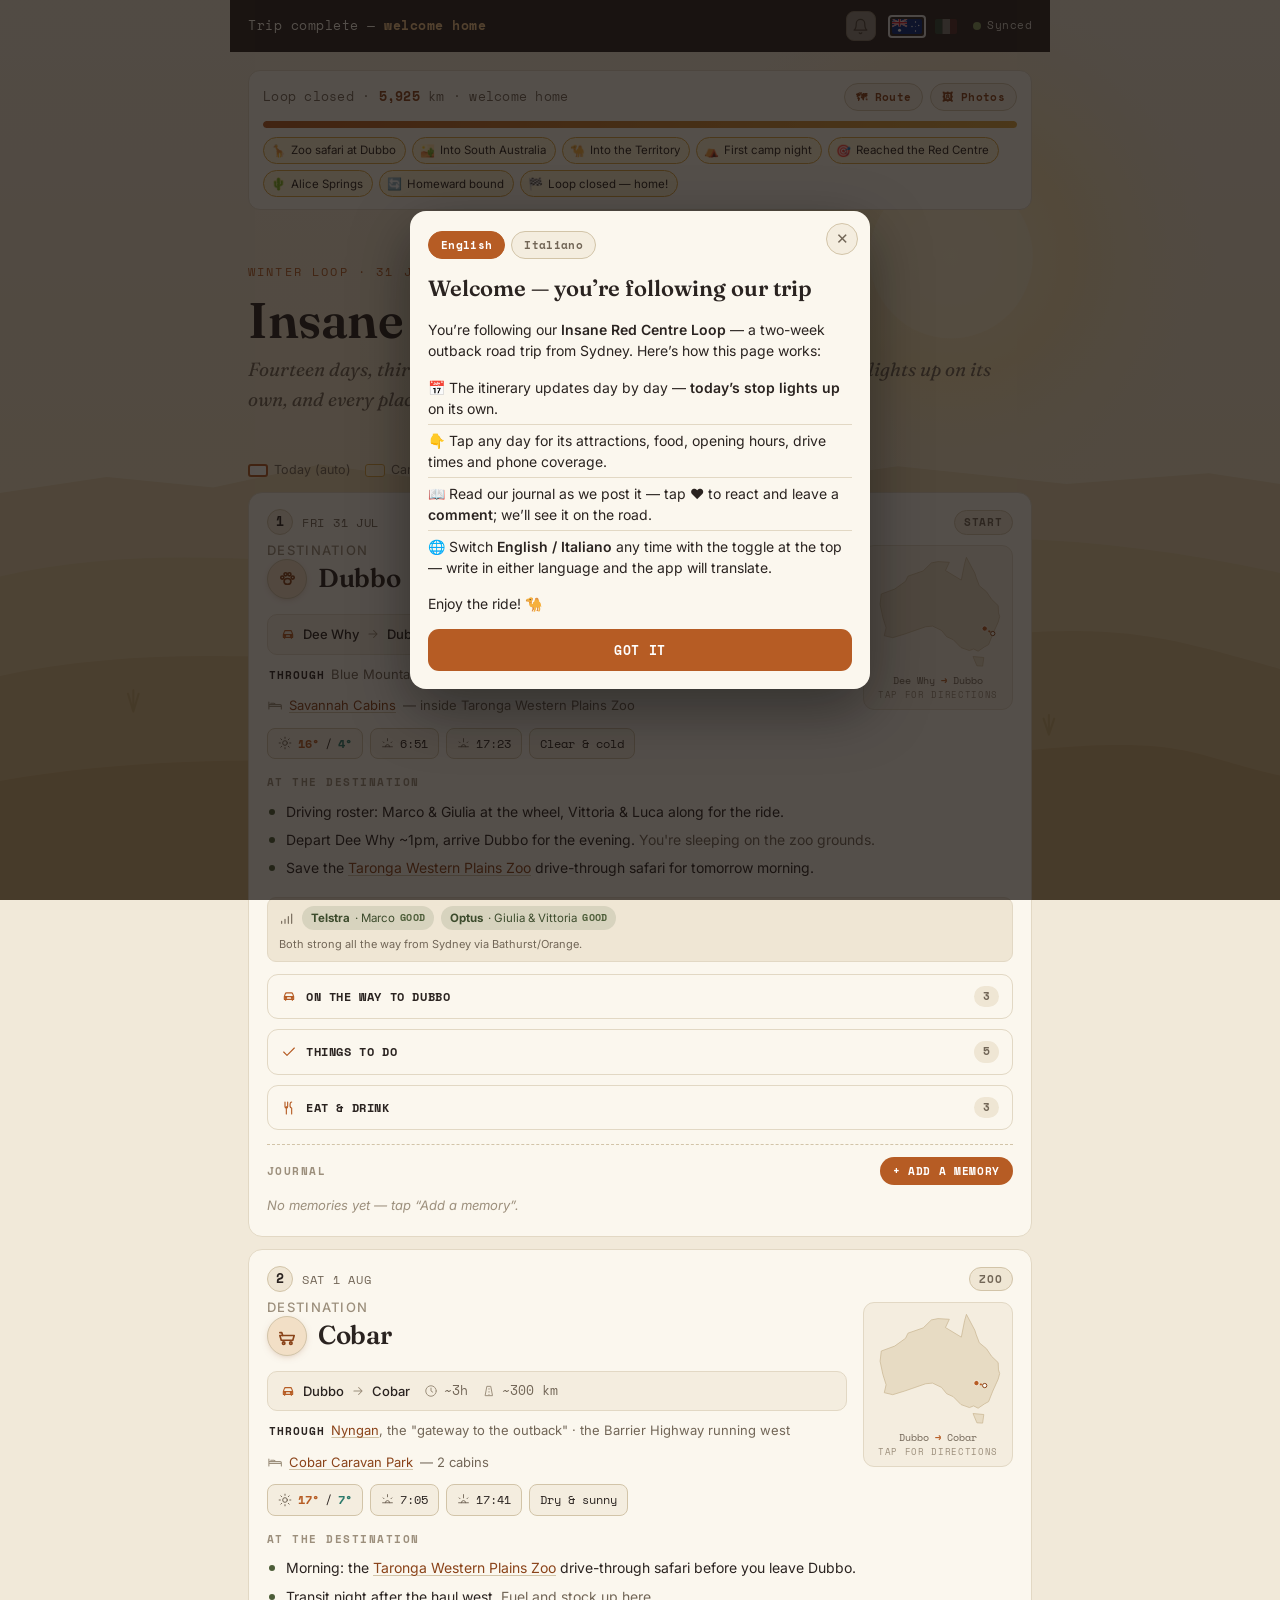
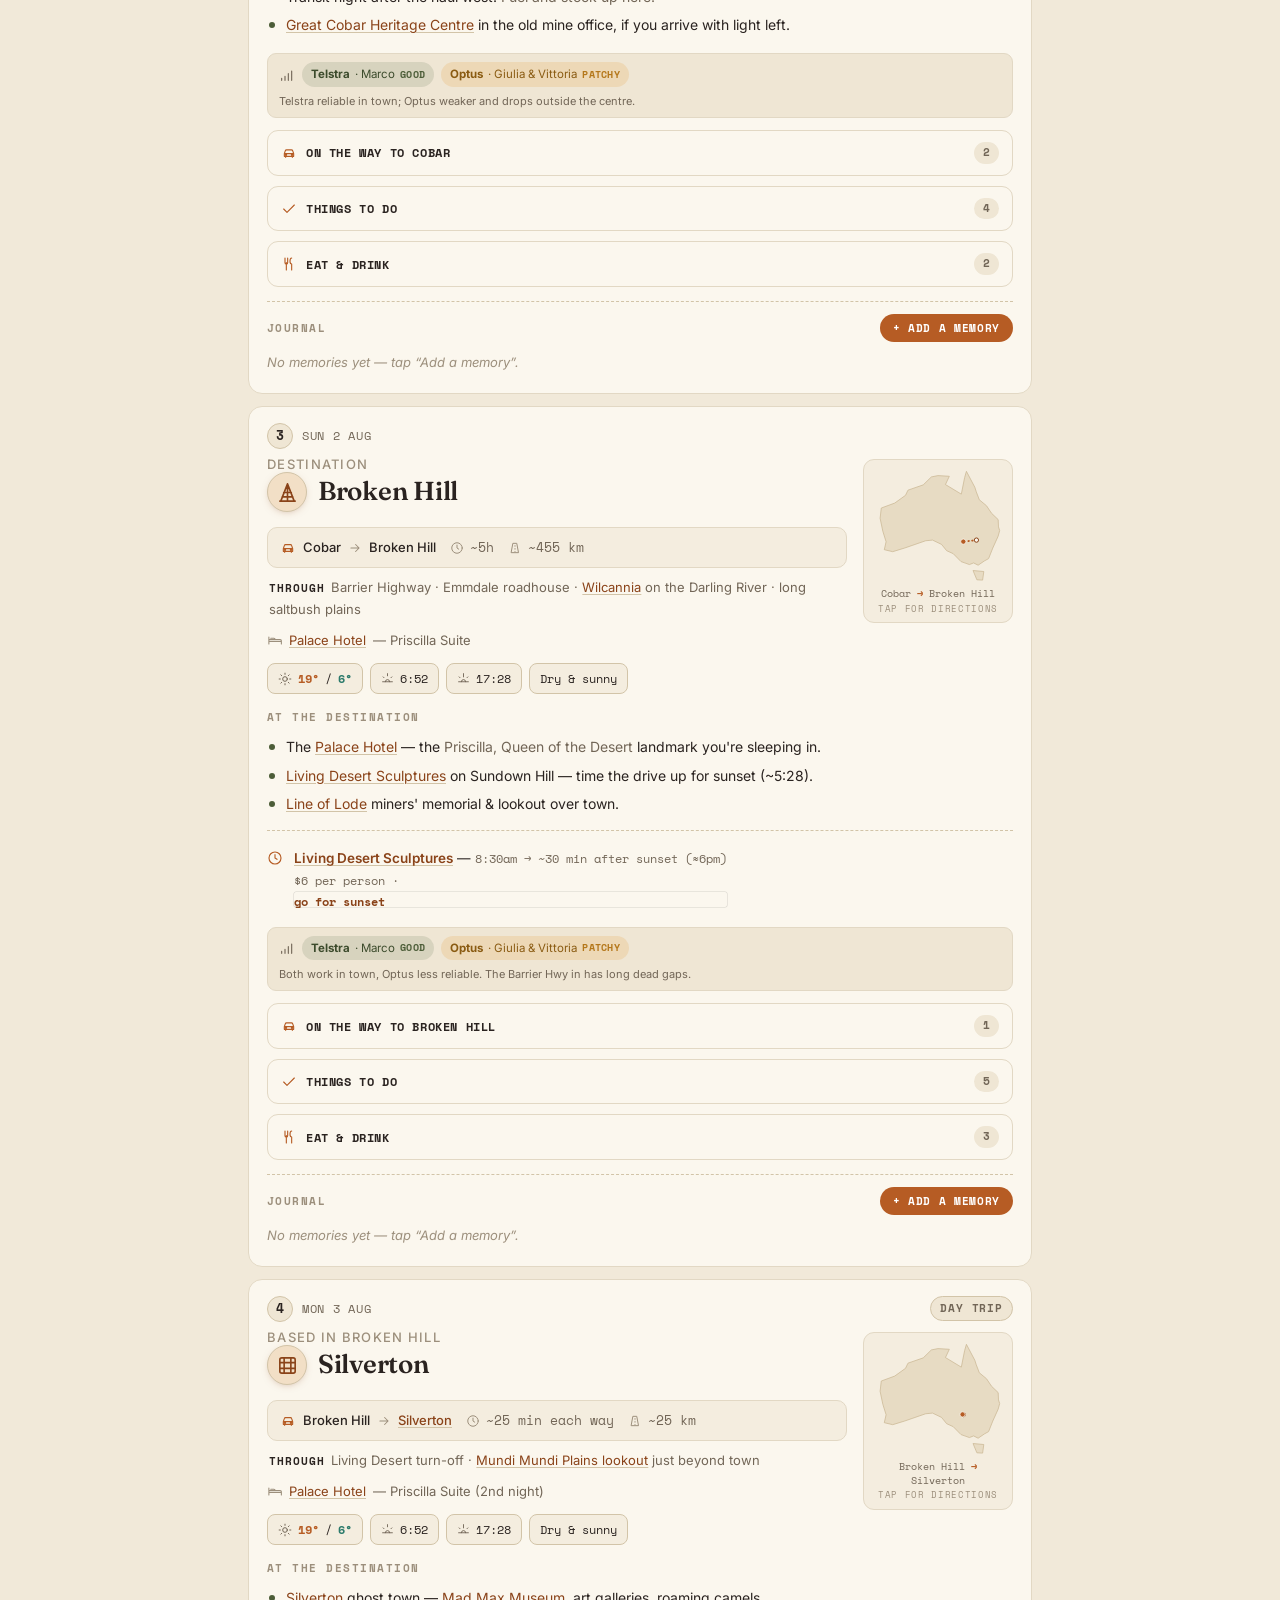
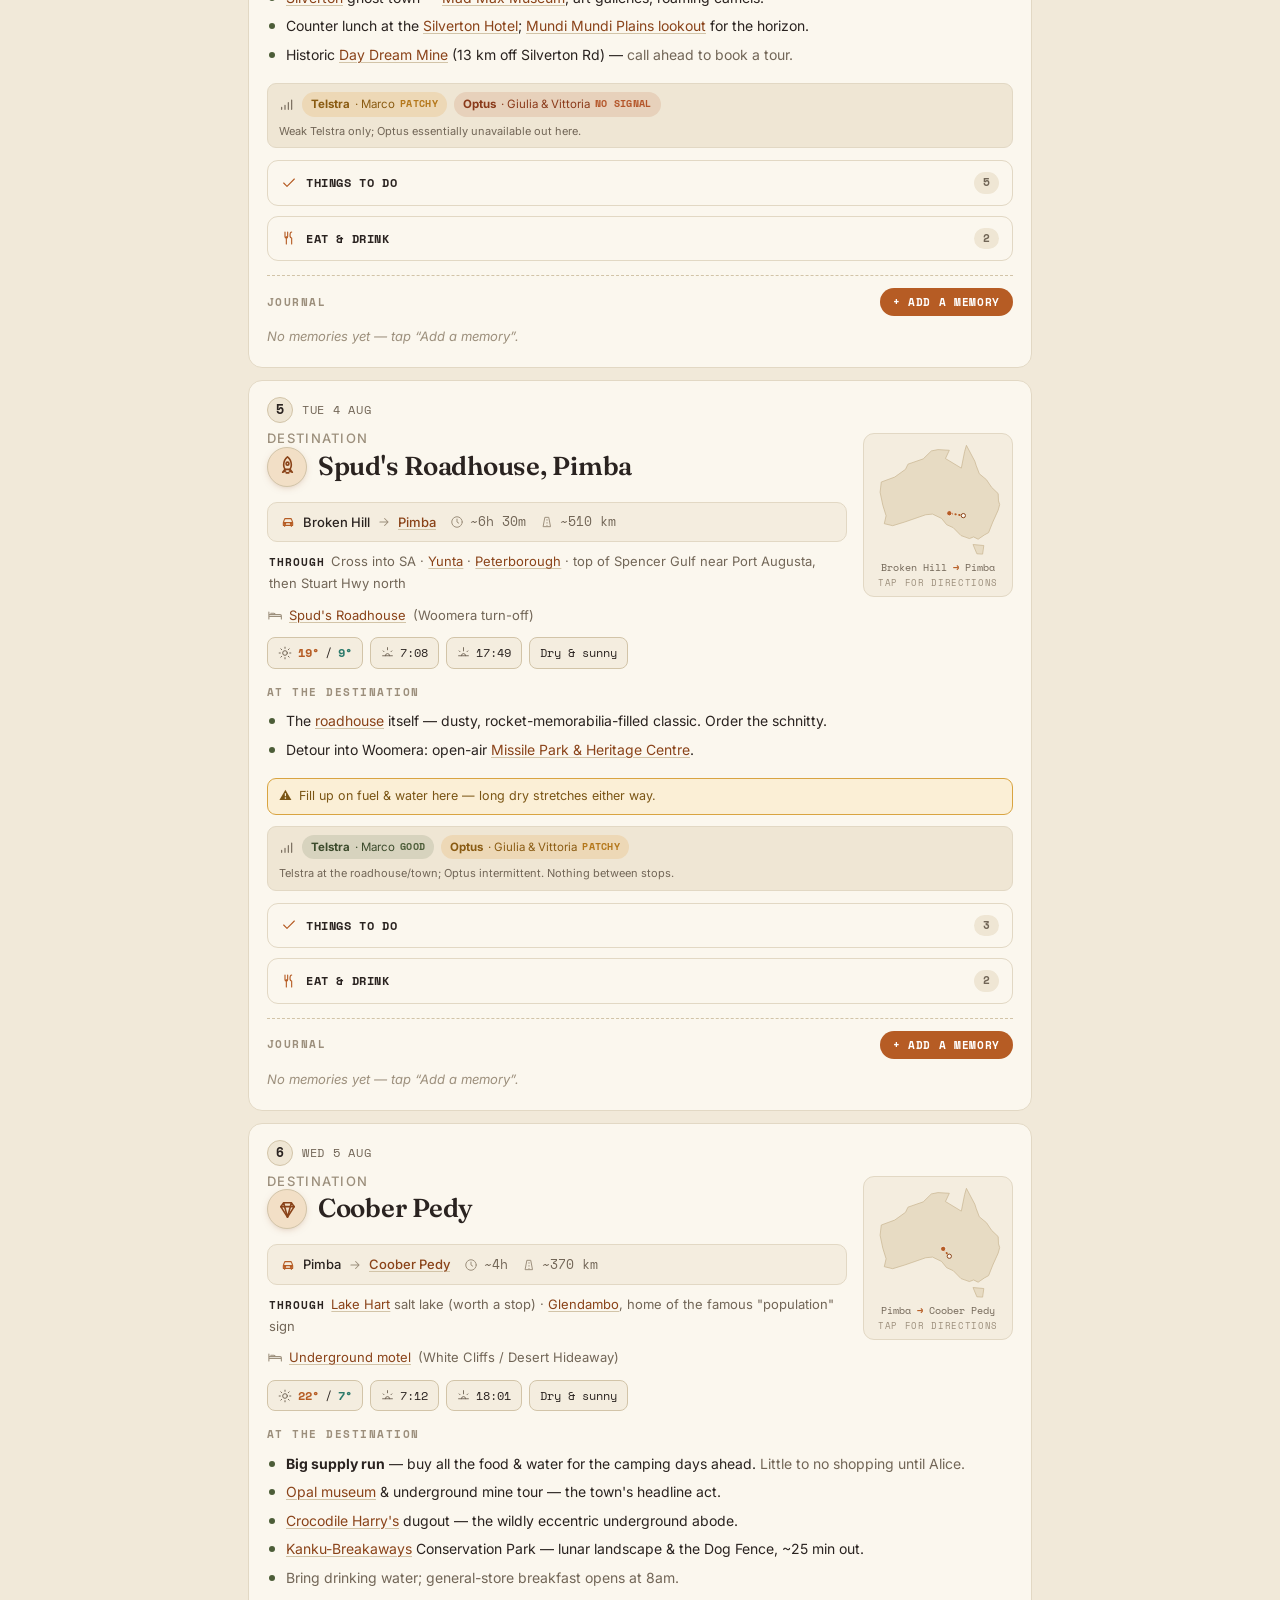
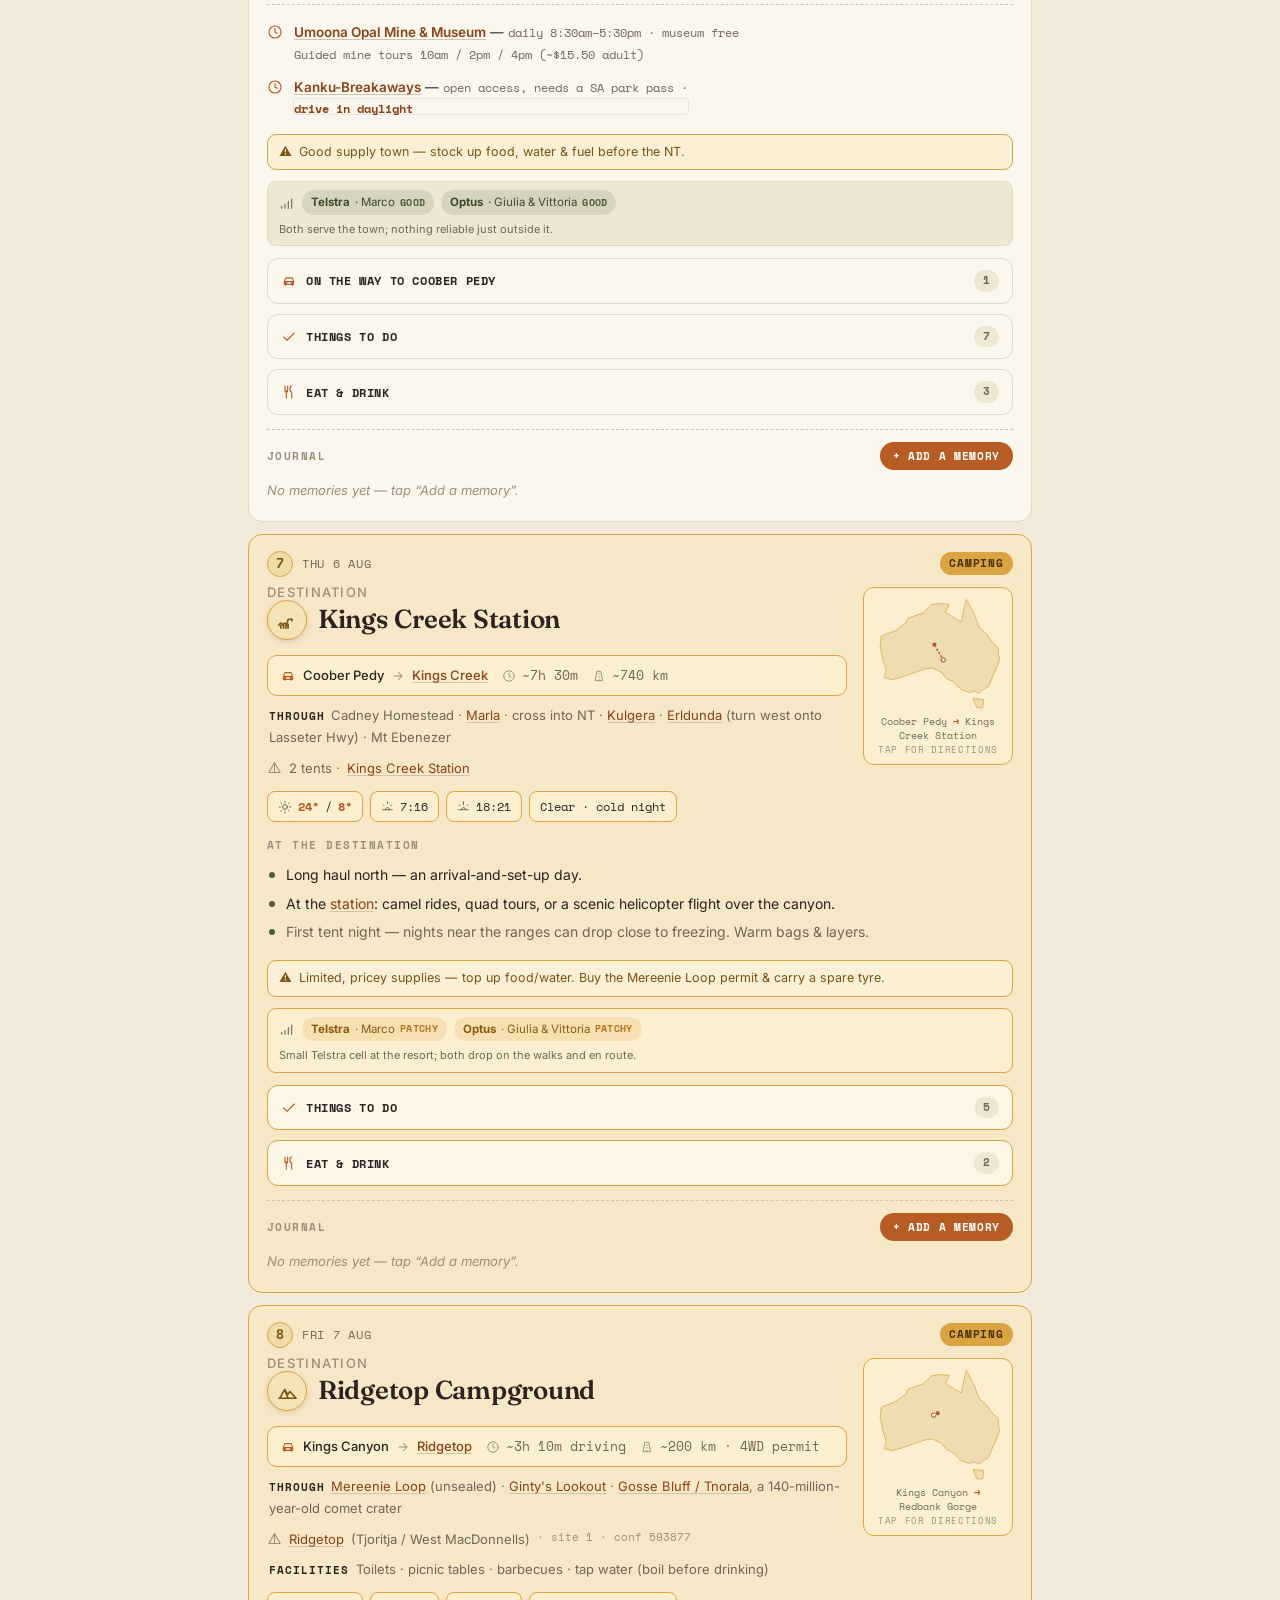
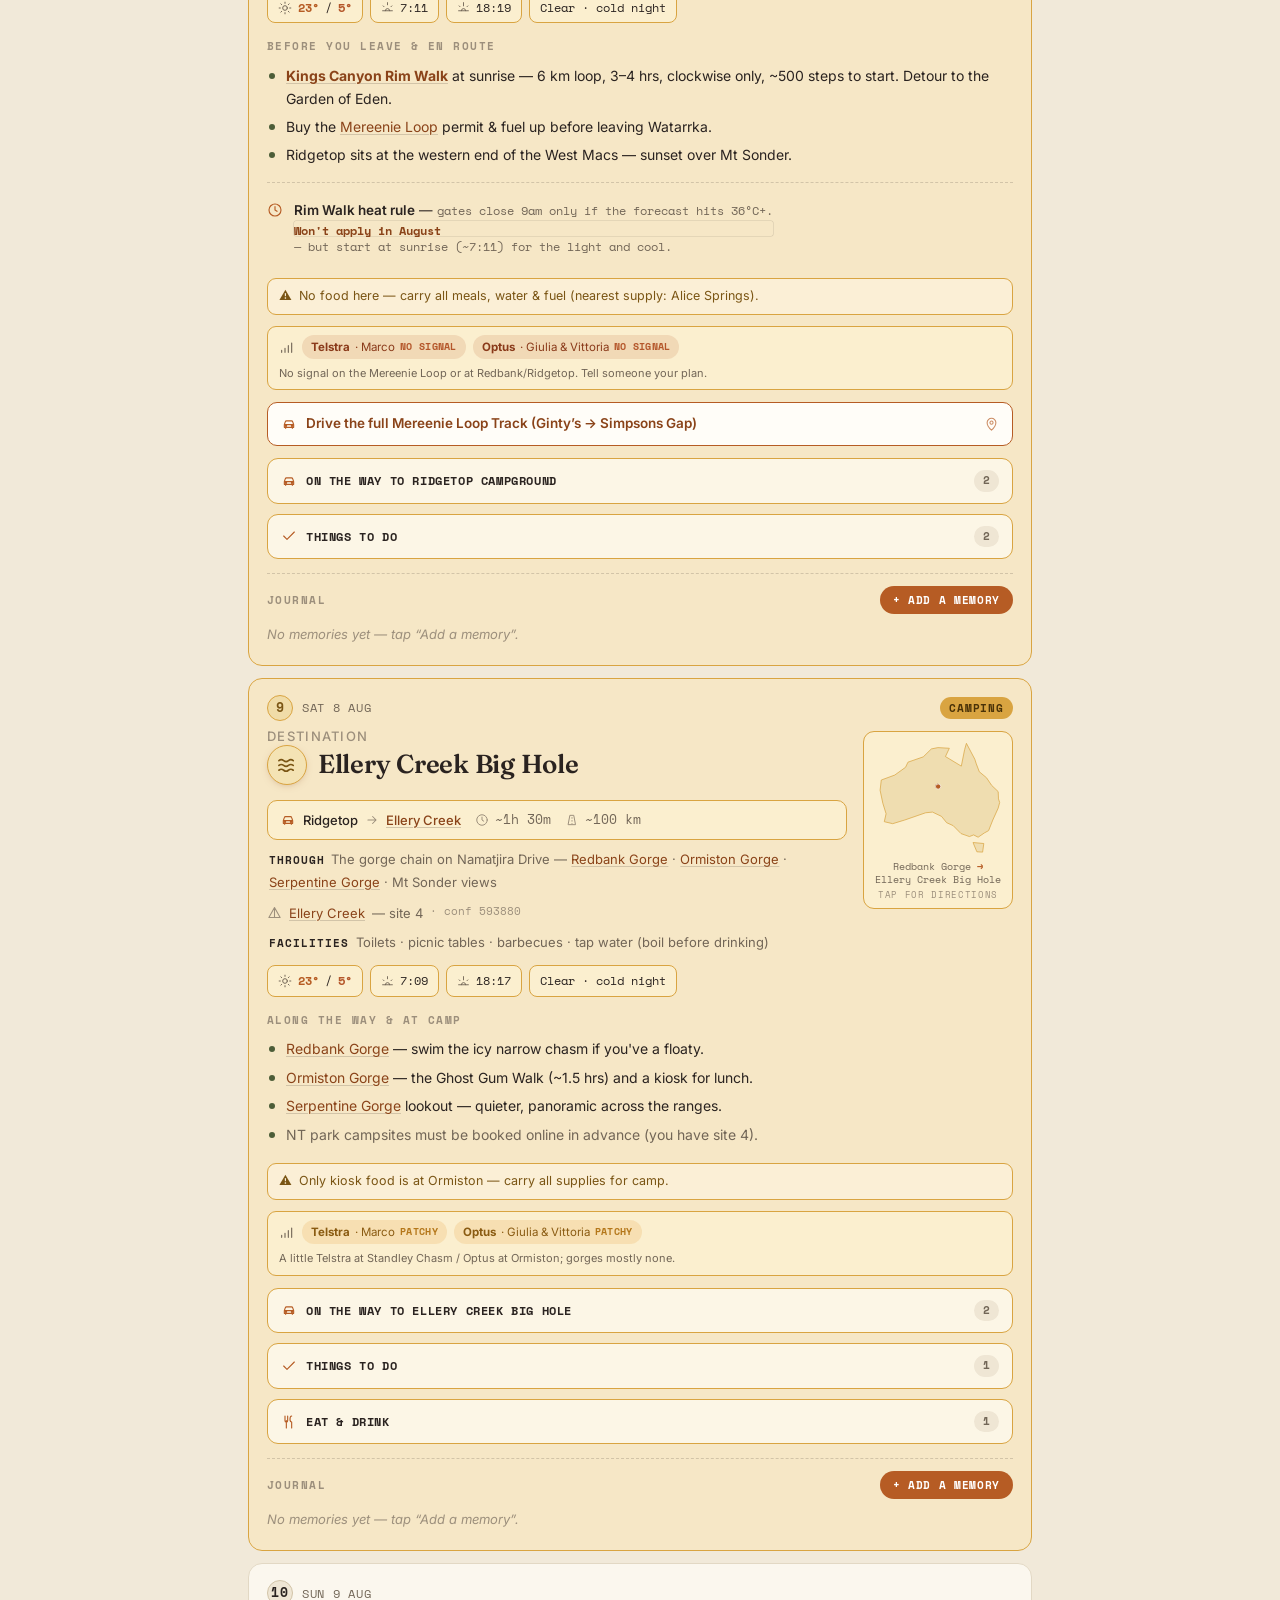
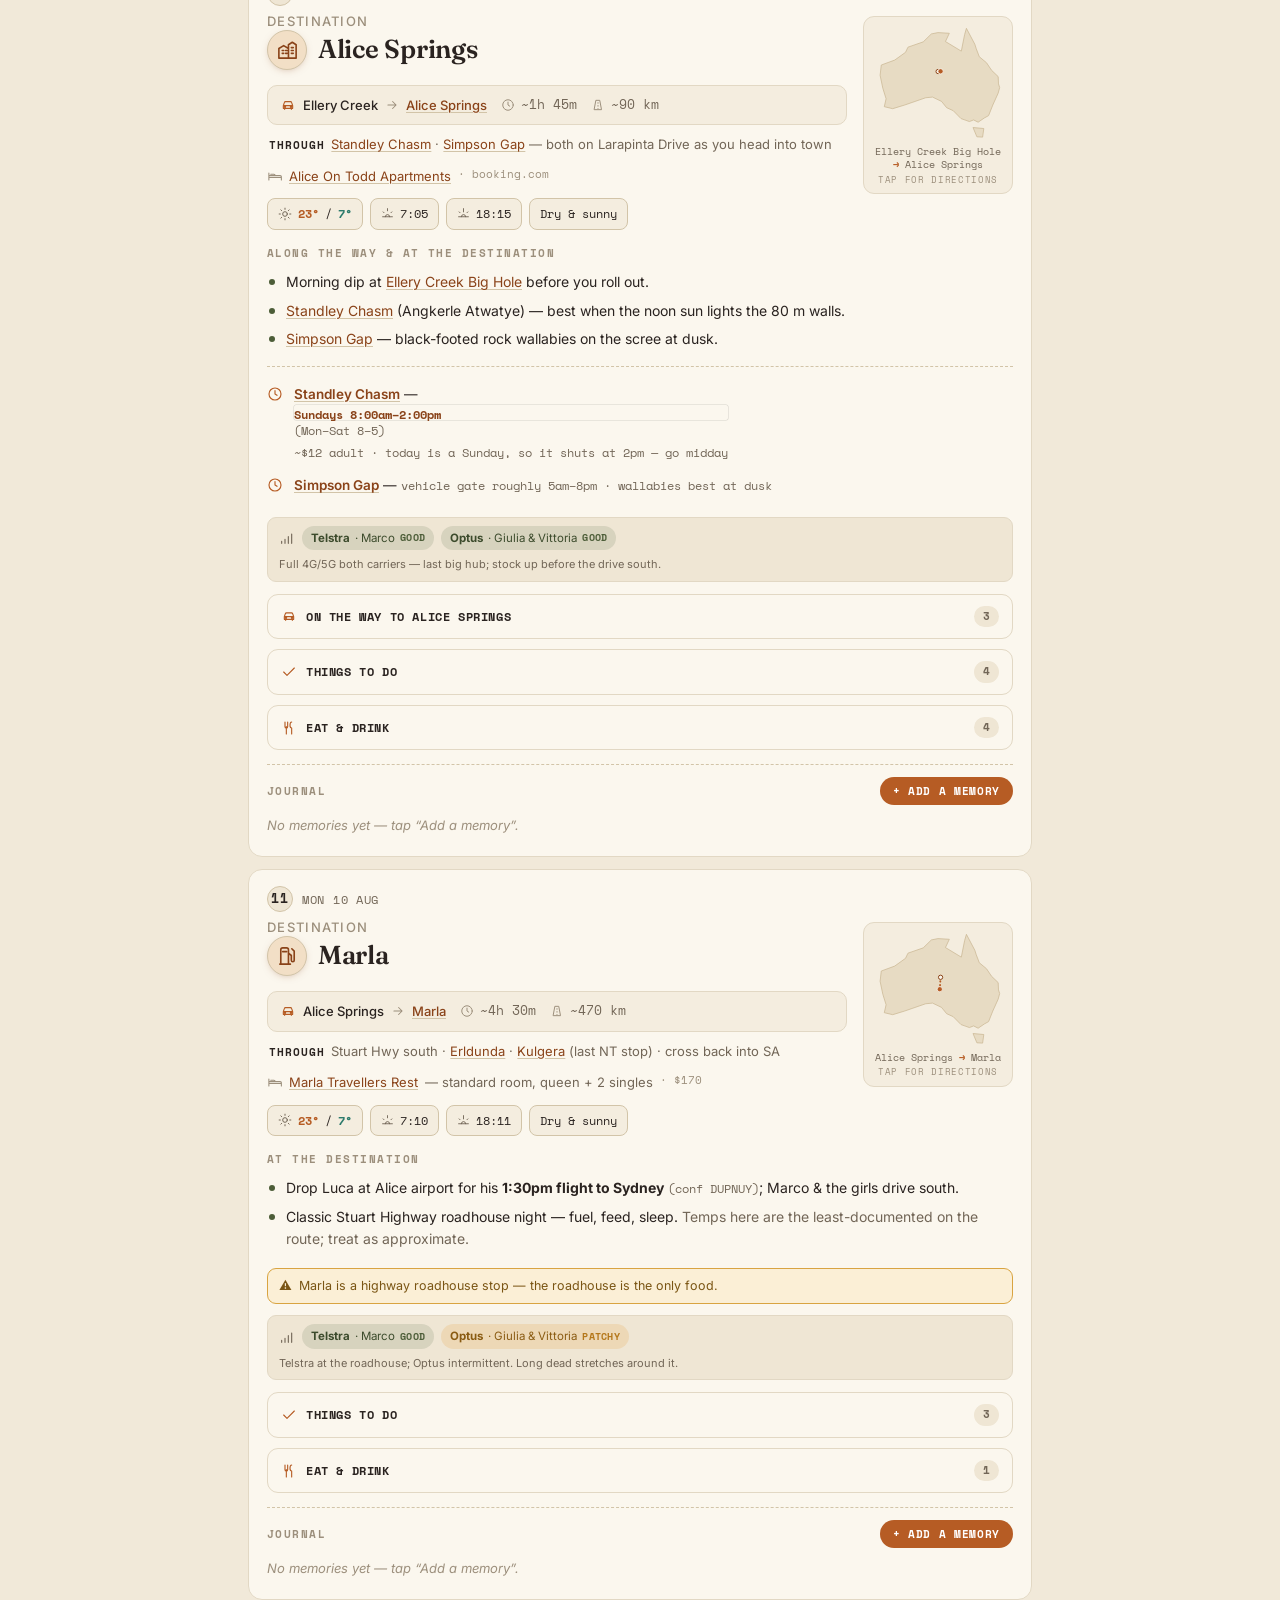
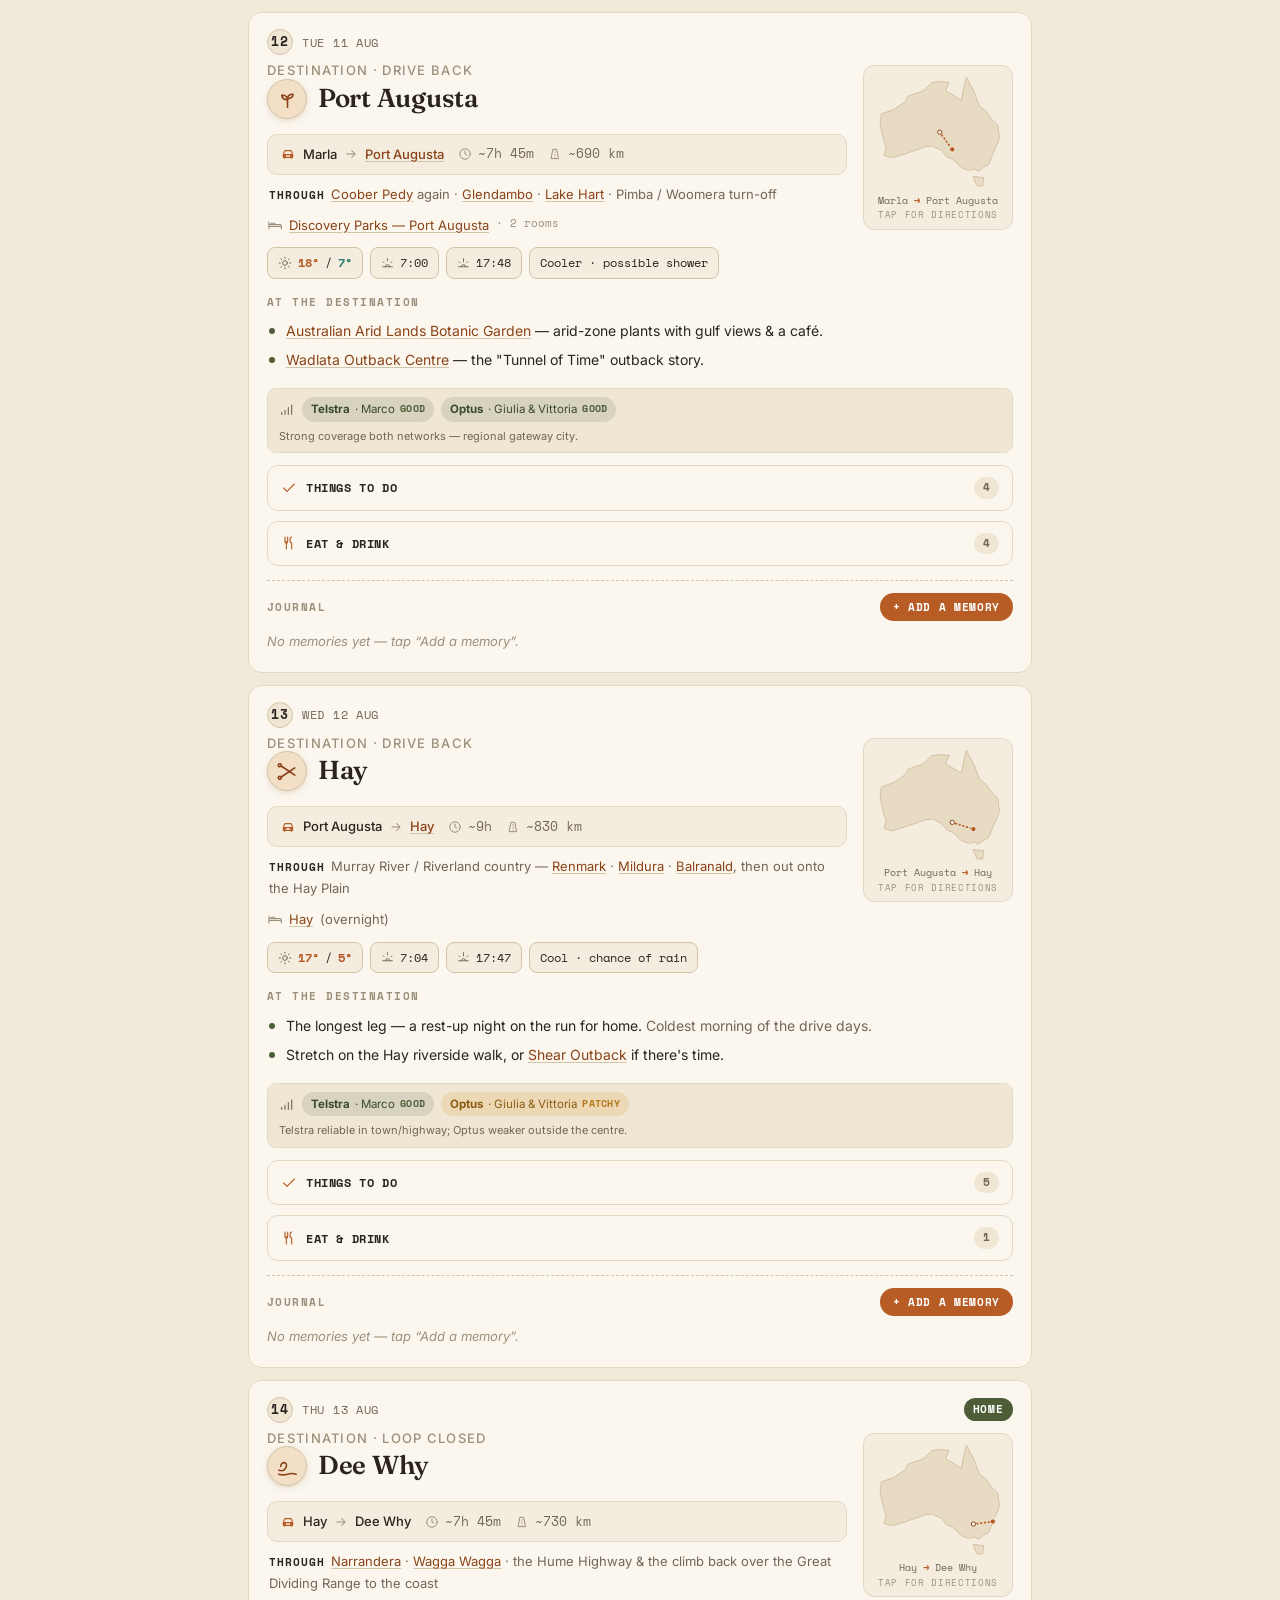
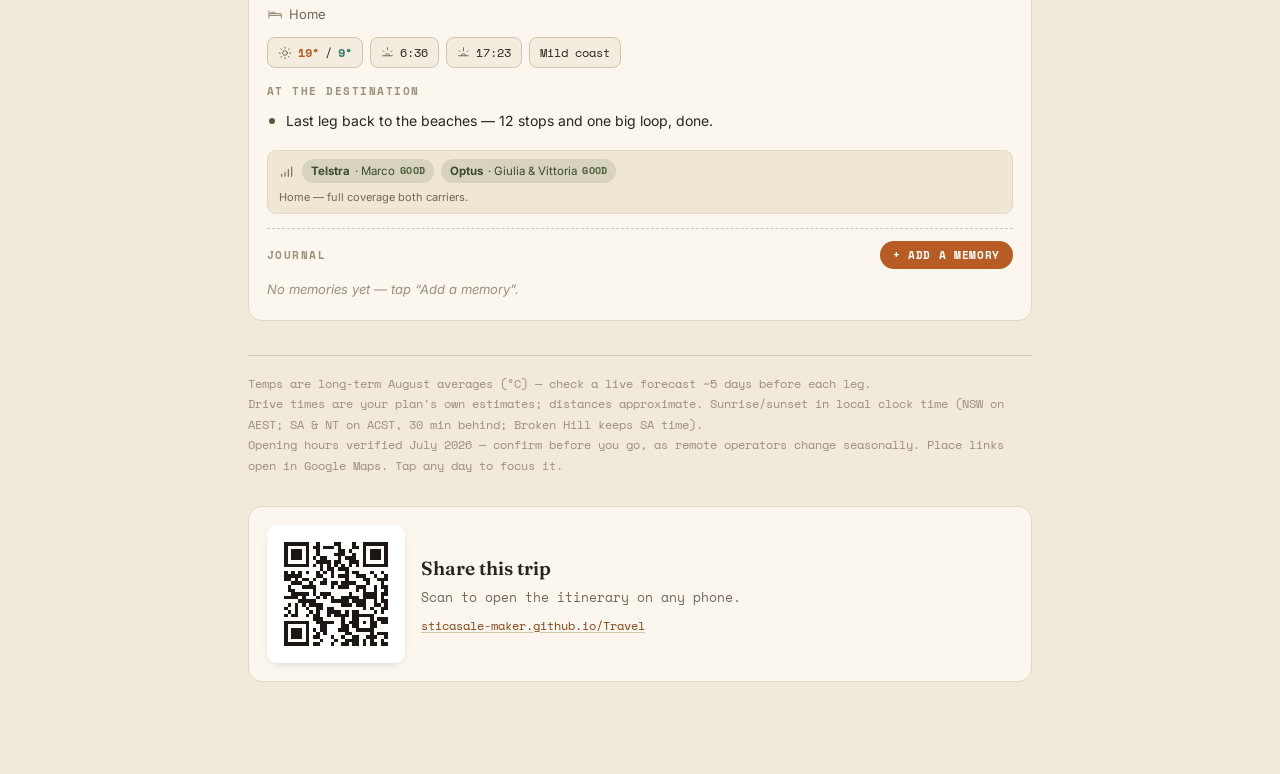
==== commit 87751132: "Move the version label to the top (under the banner) No more scrolling the whole page to check which" ====
--- a/index.html
+++ b/index.html
@@ -32,6 +32,8 @@
     </span>
   </div>
 
+  <div class="app-ver" id="app-ver"></div>
+
   <div id="trip-stats" class="trip-stats"></div>
 
   <div id="itinerary-mount"></div>
@@ -44,8 +46,6 @@
       <a class="share-url" href="https://sticasale-maker.github.io/Travel/" target="_blank" rel="noopener">sticasale-maker.github.io/Travel</a>
     </div>
   </footer>
-
-  <div class="app-ver" id="app-ver"></div>
 
 </div>
 
--- a/itinerary.css
+++ b/itinerary.css
@@ -379,7 +379,7 @@
 .notify-btn[data-state="blocked"]{opacity:.5;}
 
 .app-ver{text-align:center; font-family:'Space Mono',monospace; font-size:10px; letter-spacing:.05em;
-  color:var(--faint); padding:6px 0 18px;}
+  color:var(--faint); padding:2px 0 0;}
 
 .welcome-overlay{align-items:center;}
 .welcome-panel{max-width:460px;}
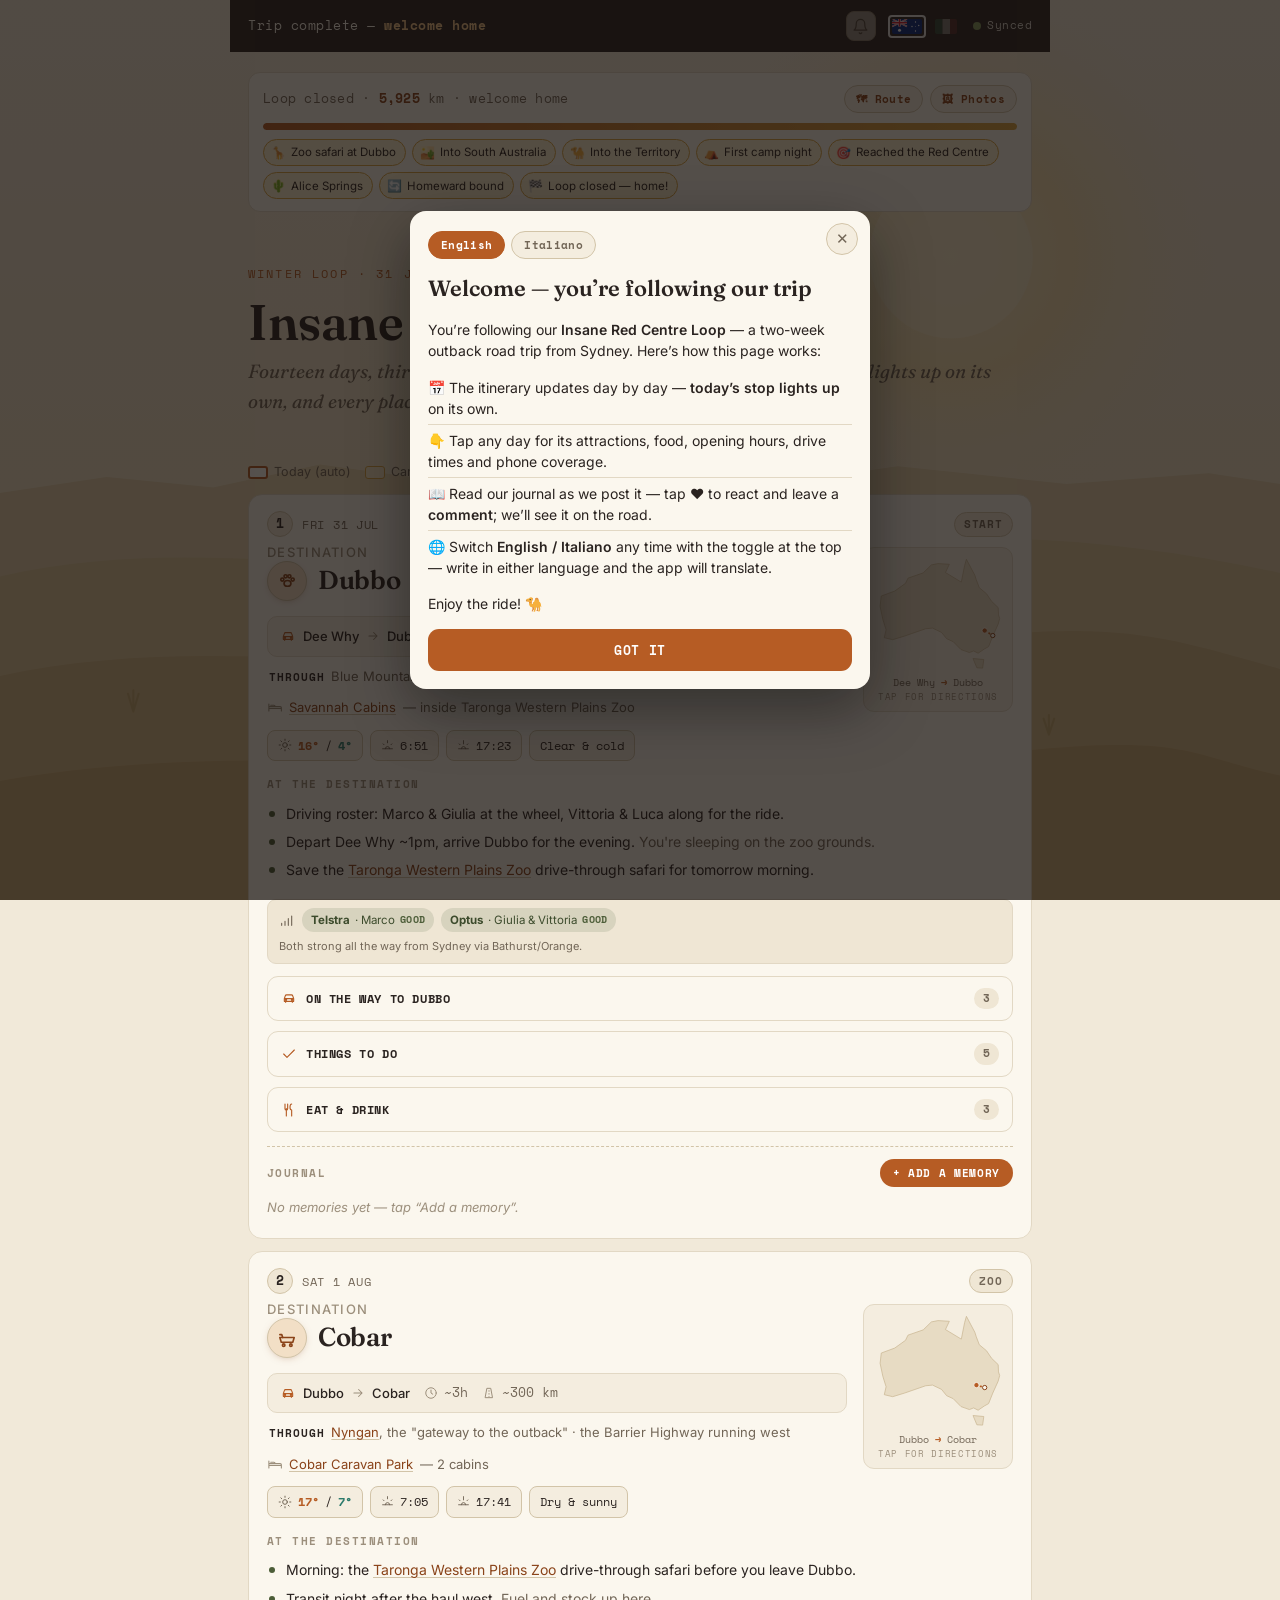
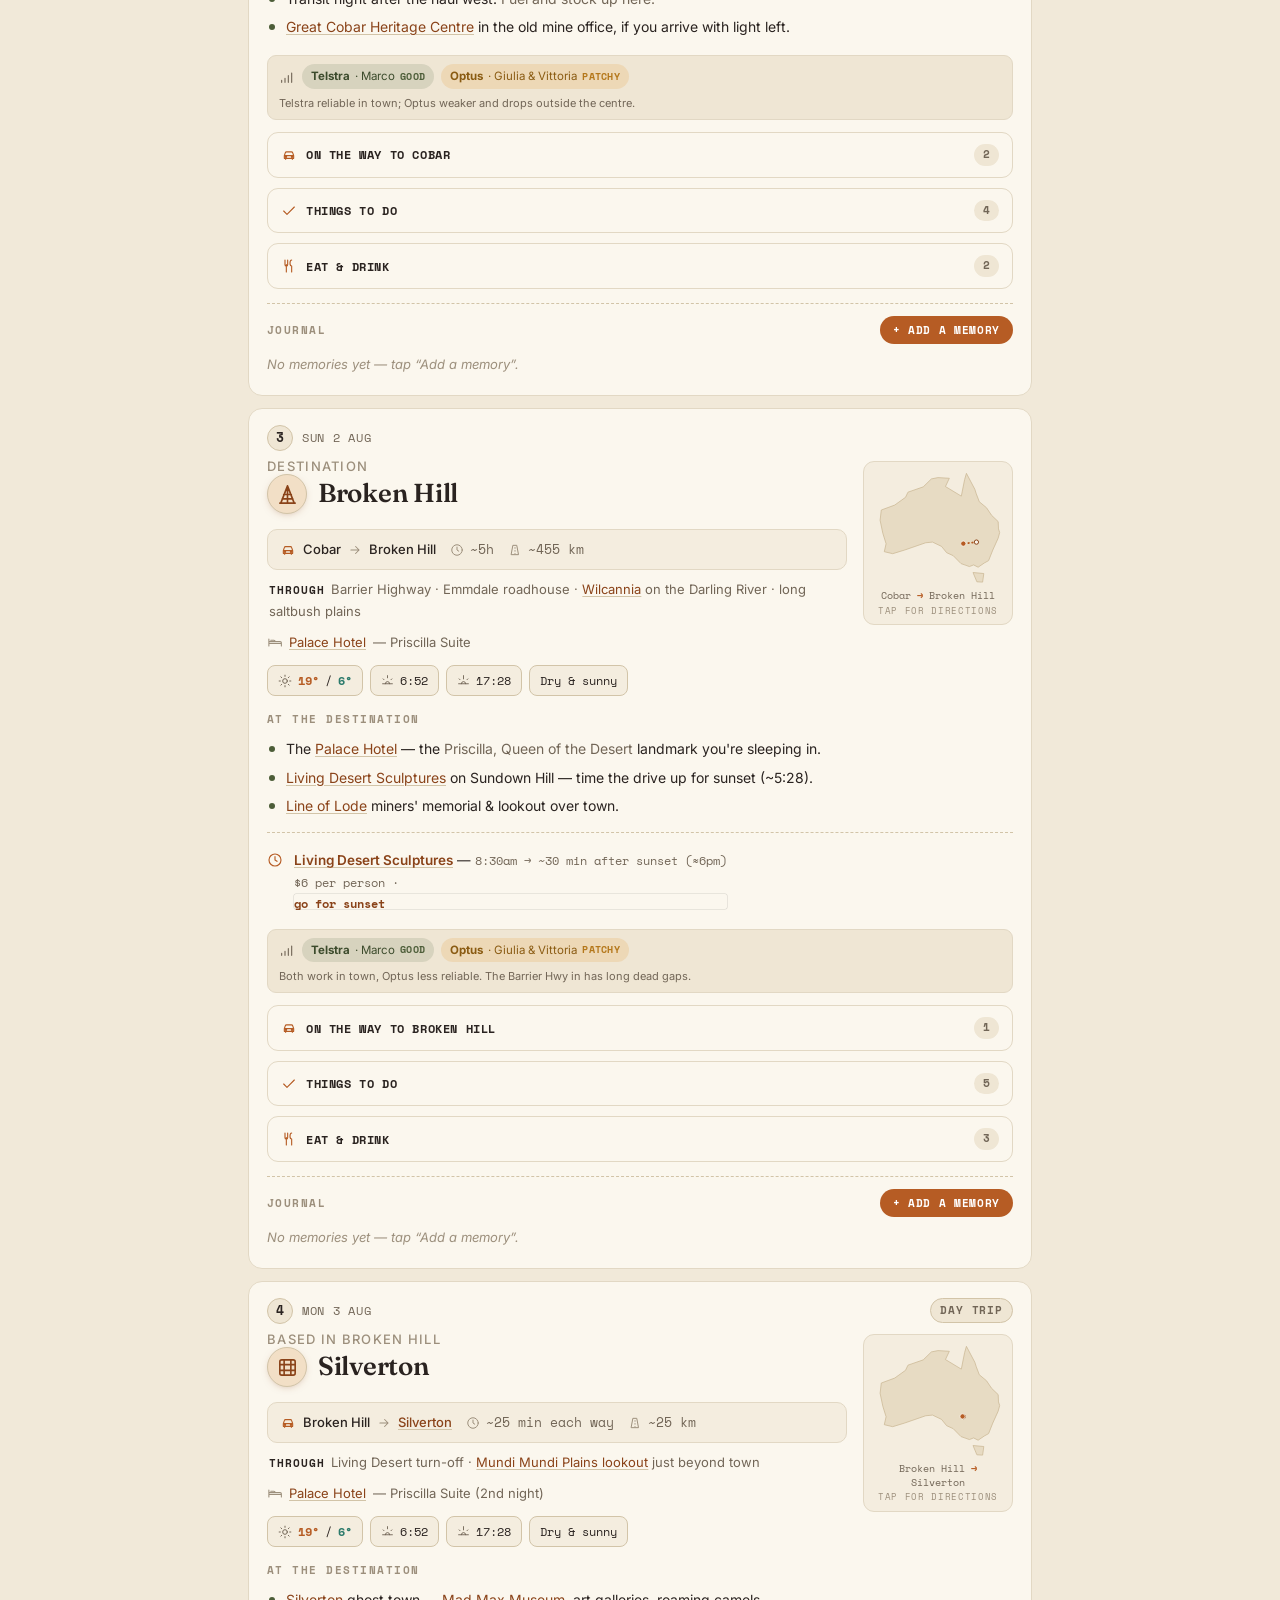
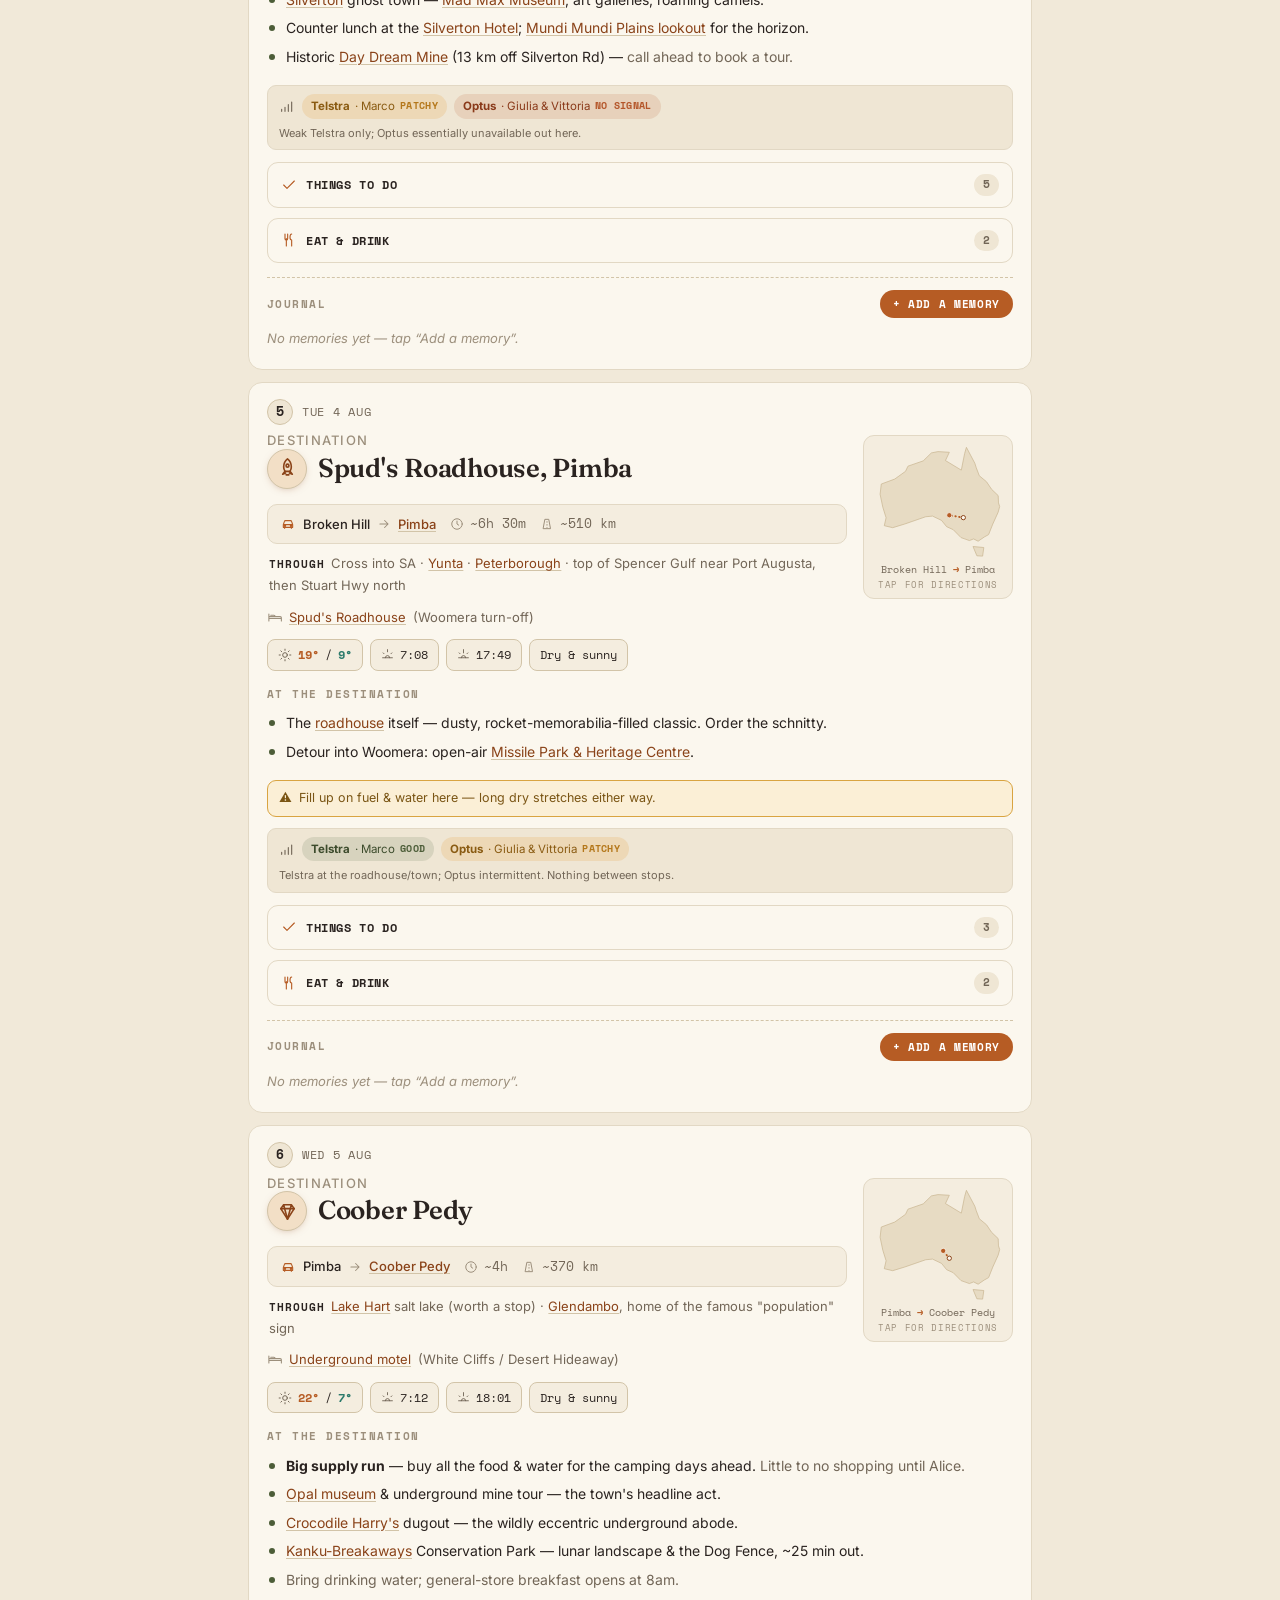
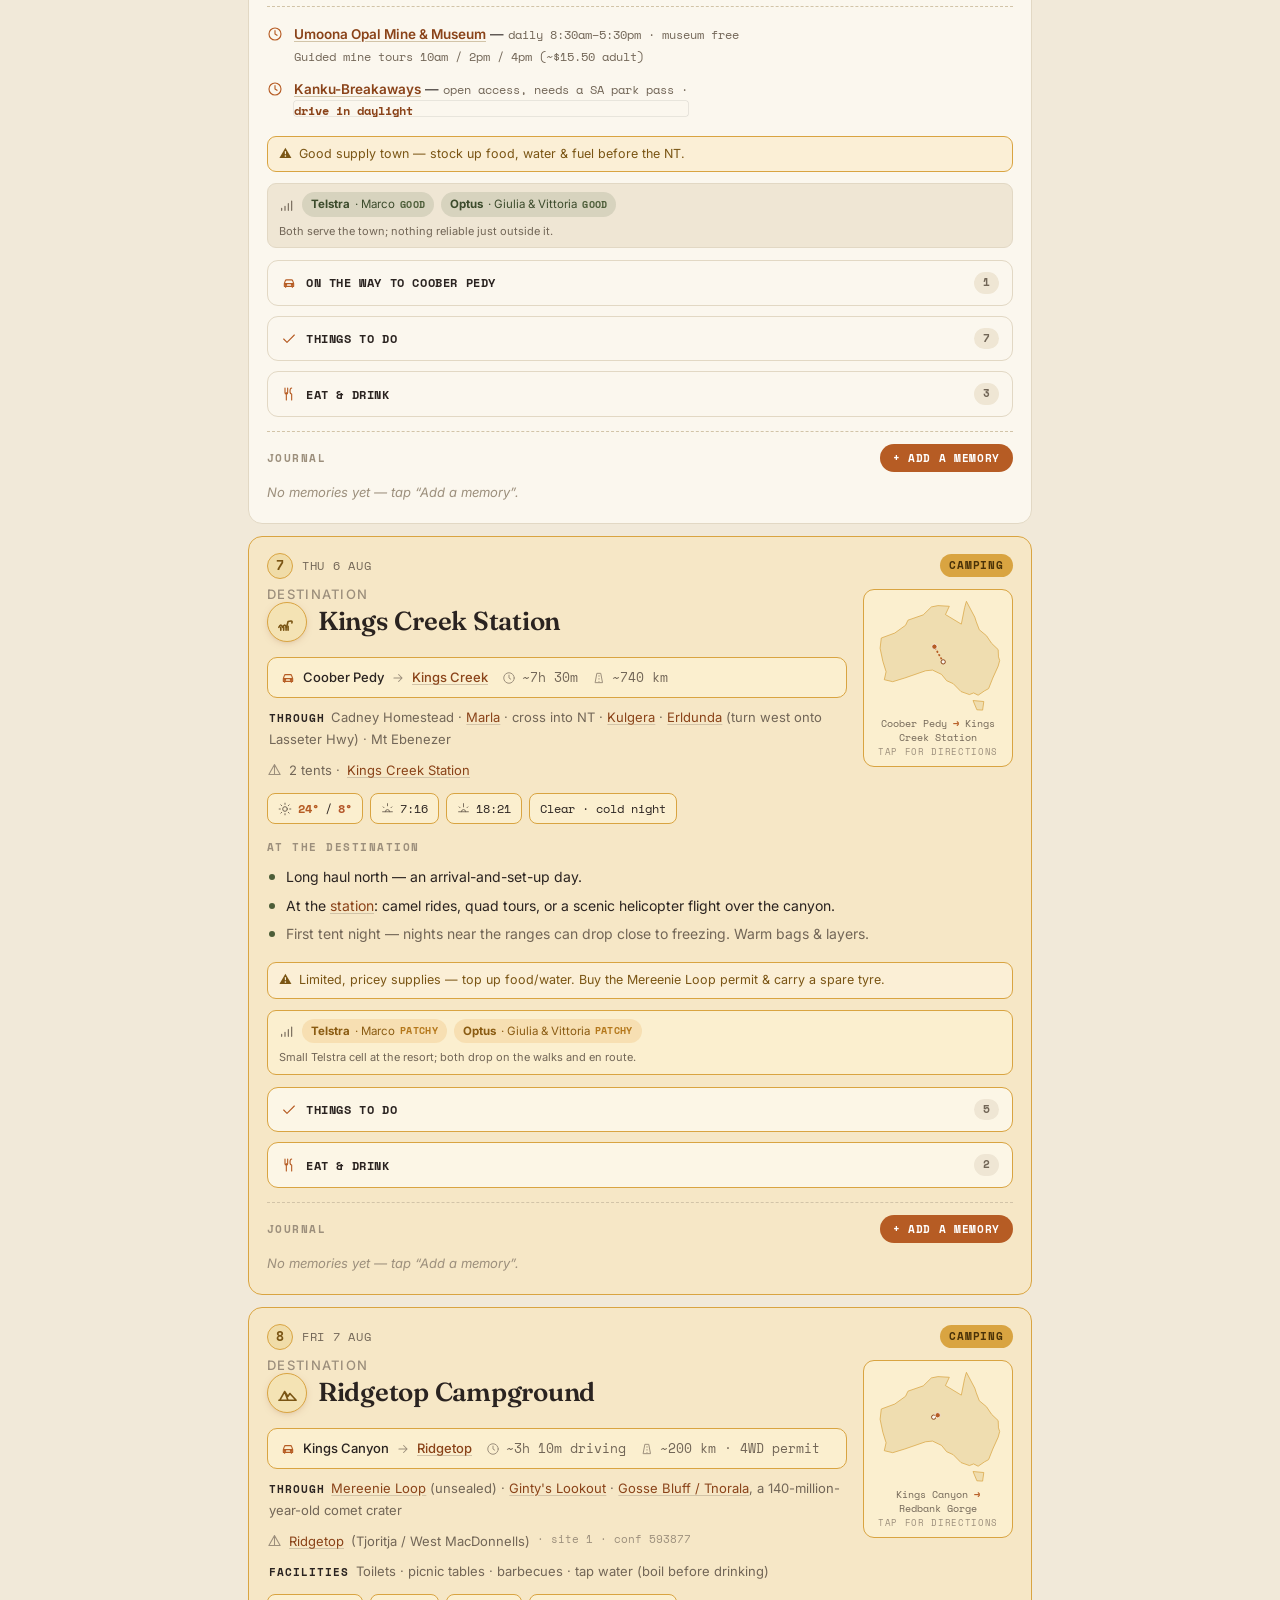
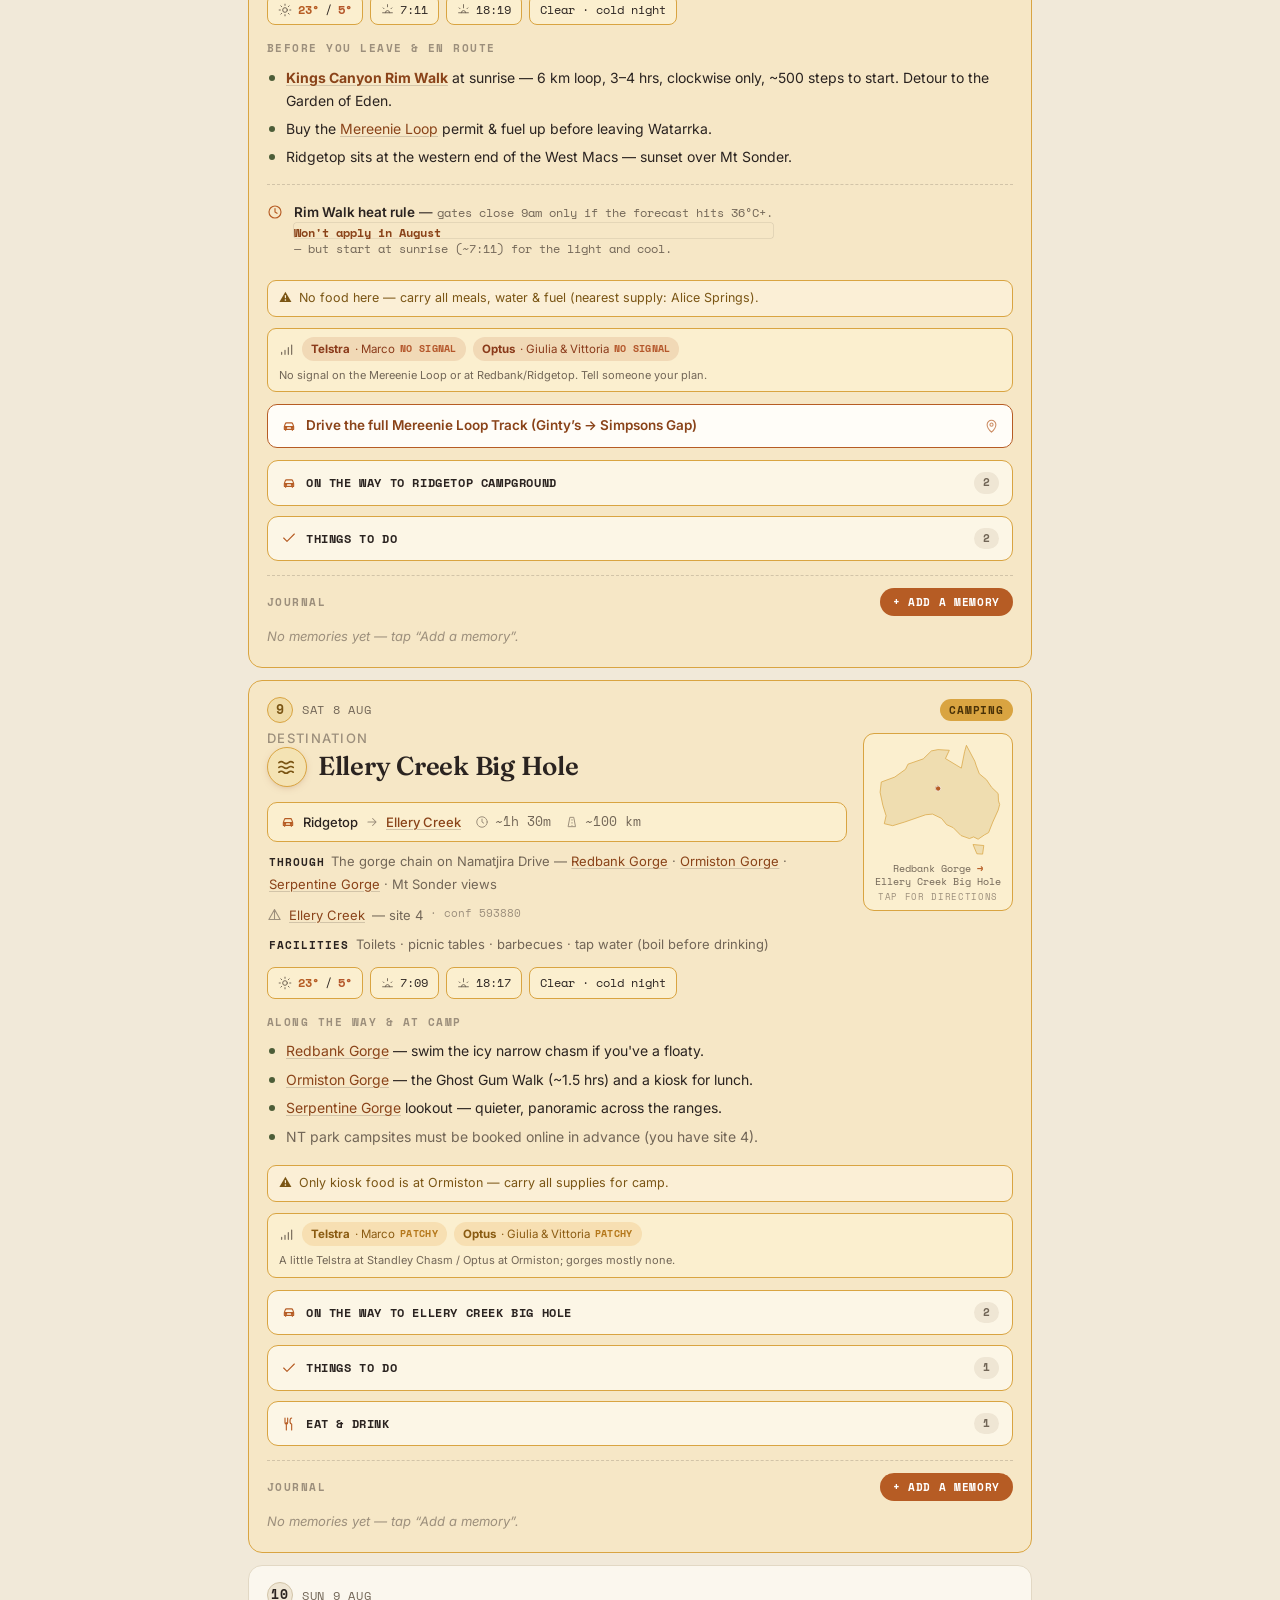
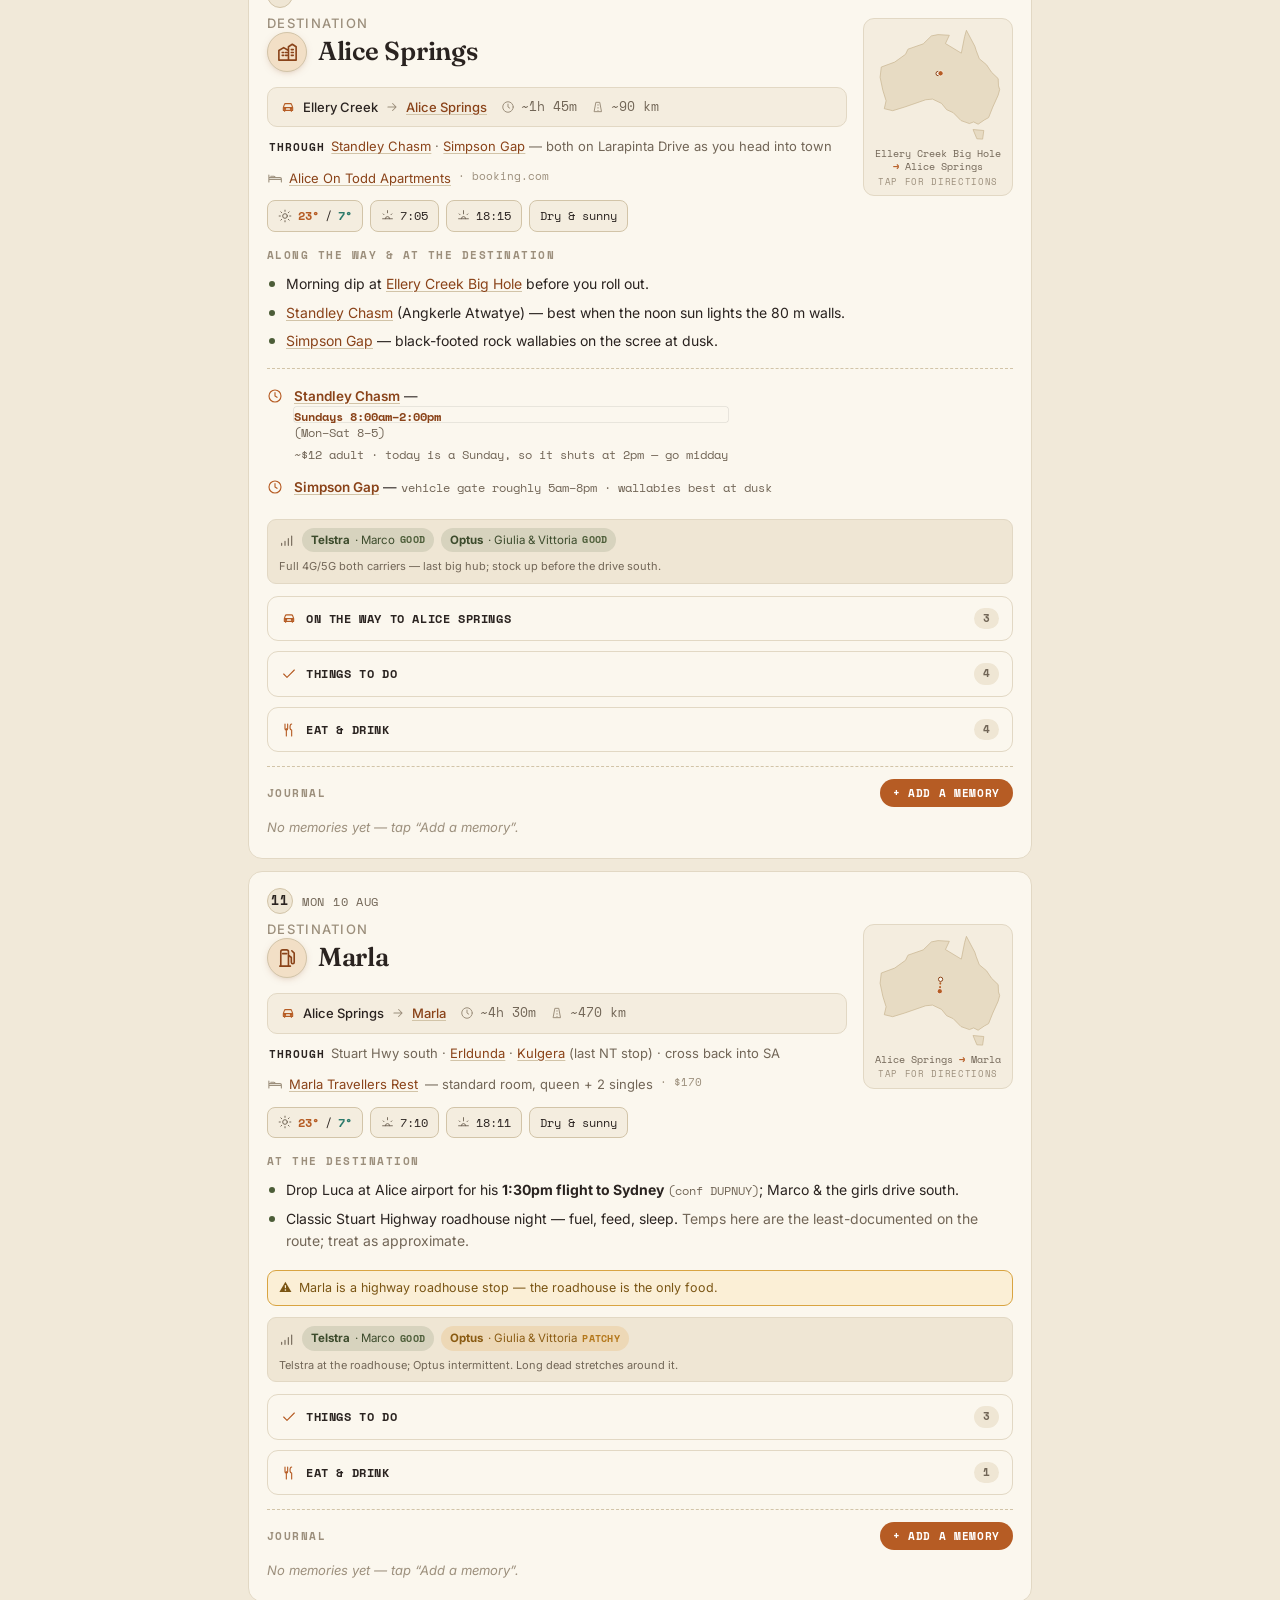
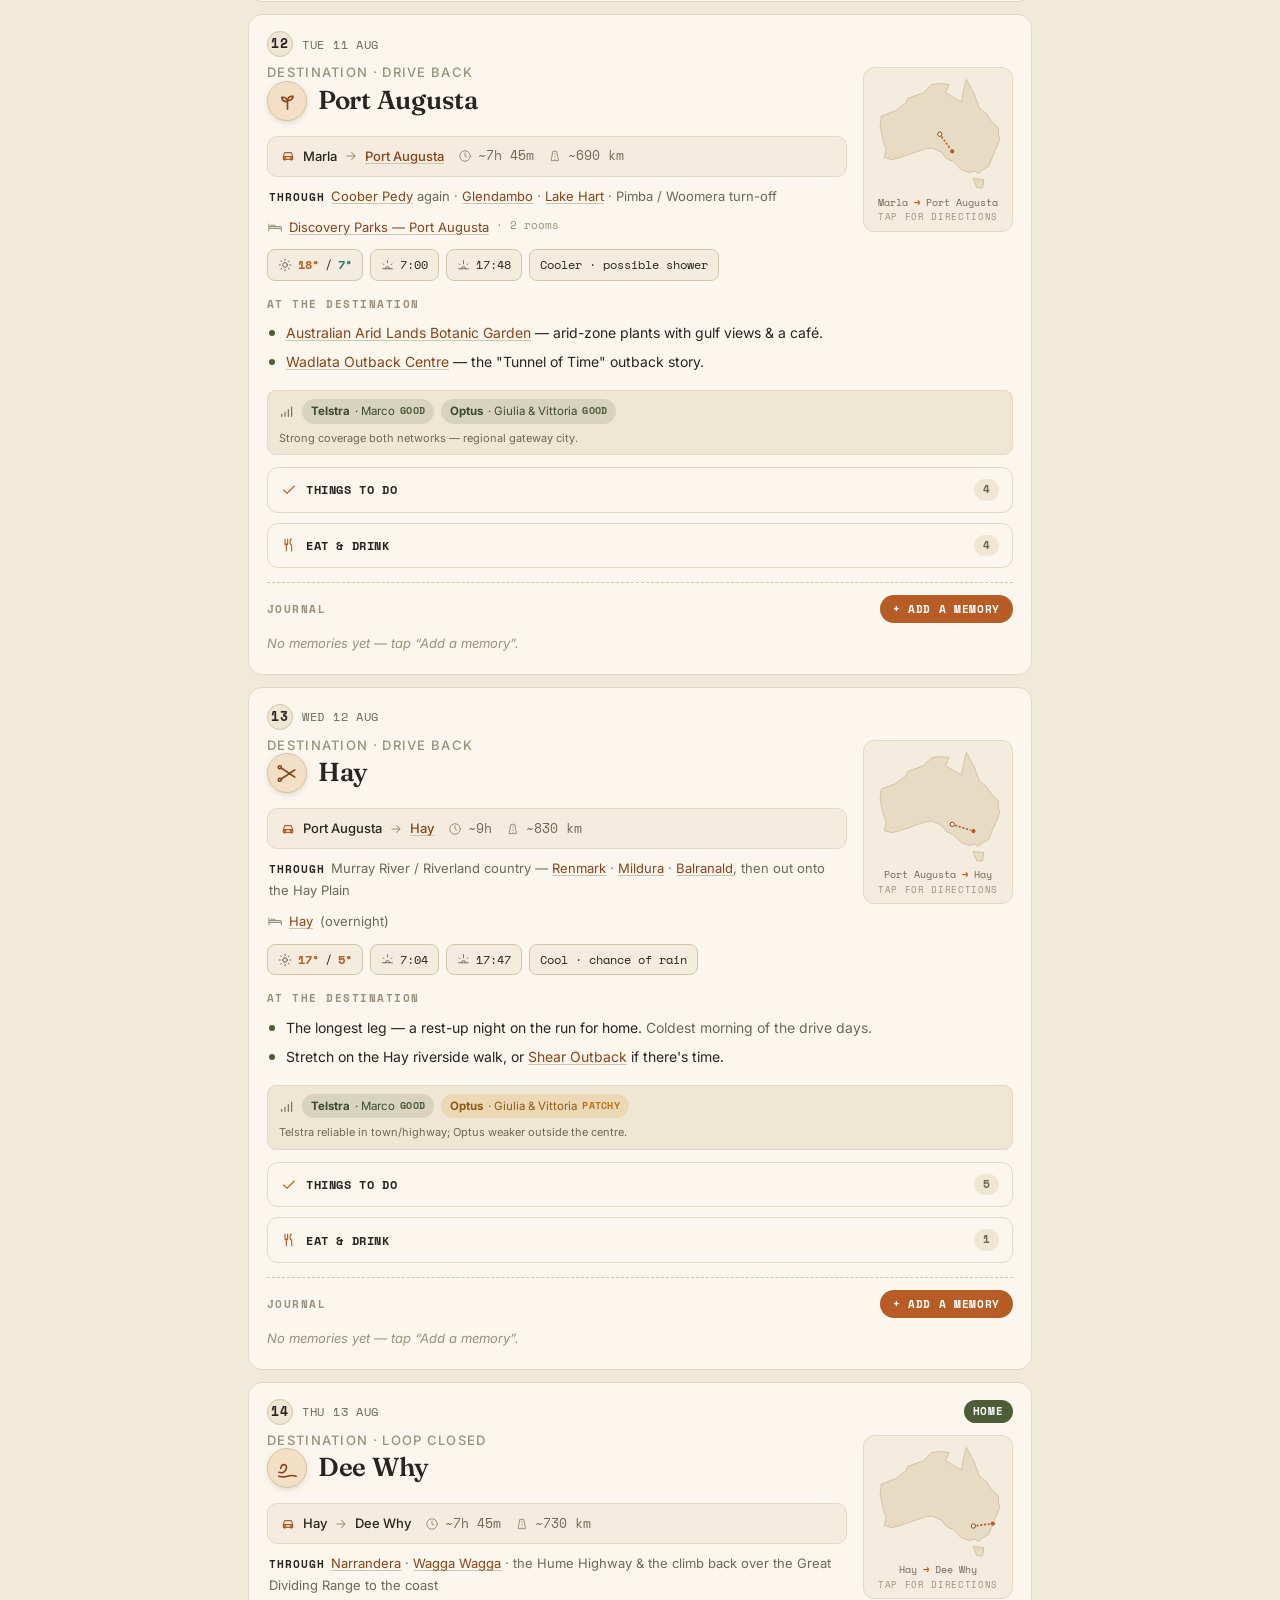
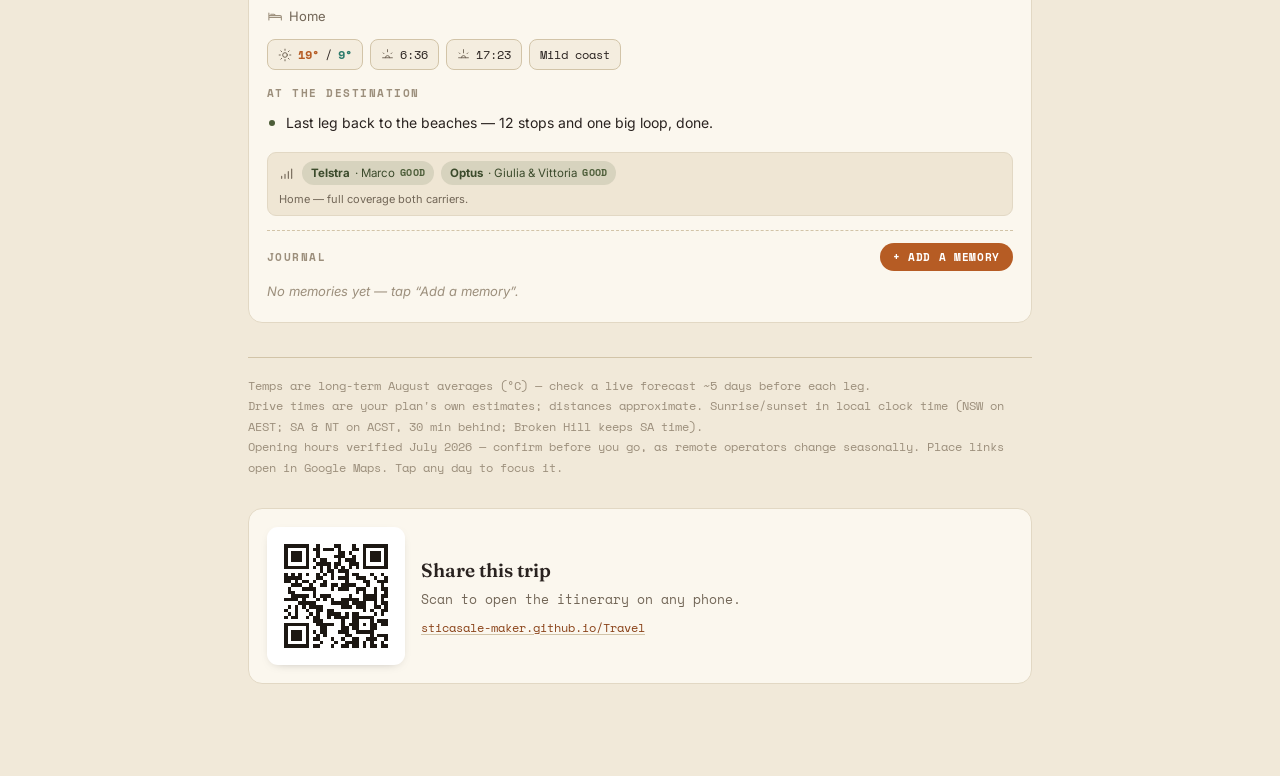
==== commit efb6ba90: "Add poll-based fallback + on-screen readout for notification deep-link iOS can resume a suspended PW" ====
--- a/index.html
+++ b/index.html
@@ -33,6 +33,7 @@
   </div>
 
   <div class="app-ver" id="app-ver"></div>
+  <div class="app-ver" id="dl-dbg"></div>
 
   <div id="trip-stats" class="trip-stats"></div>
 
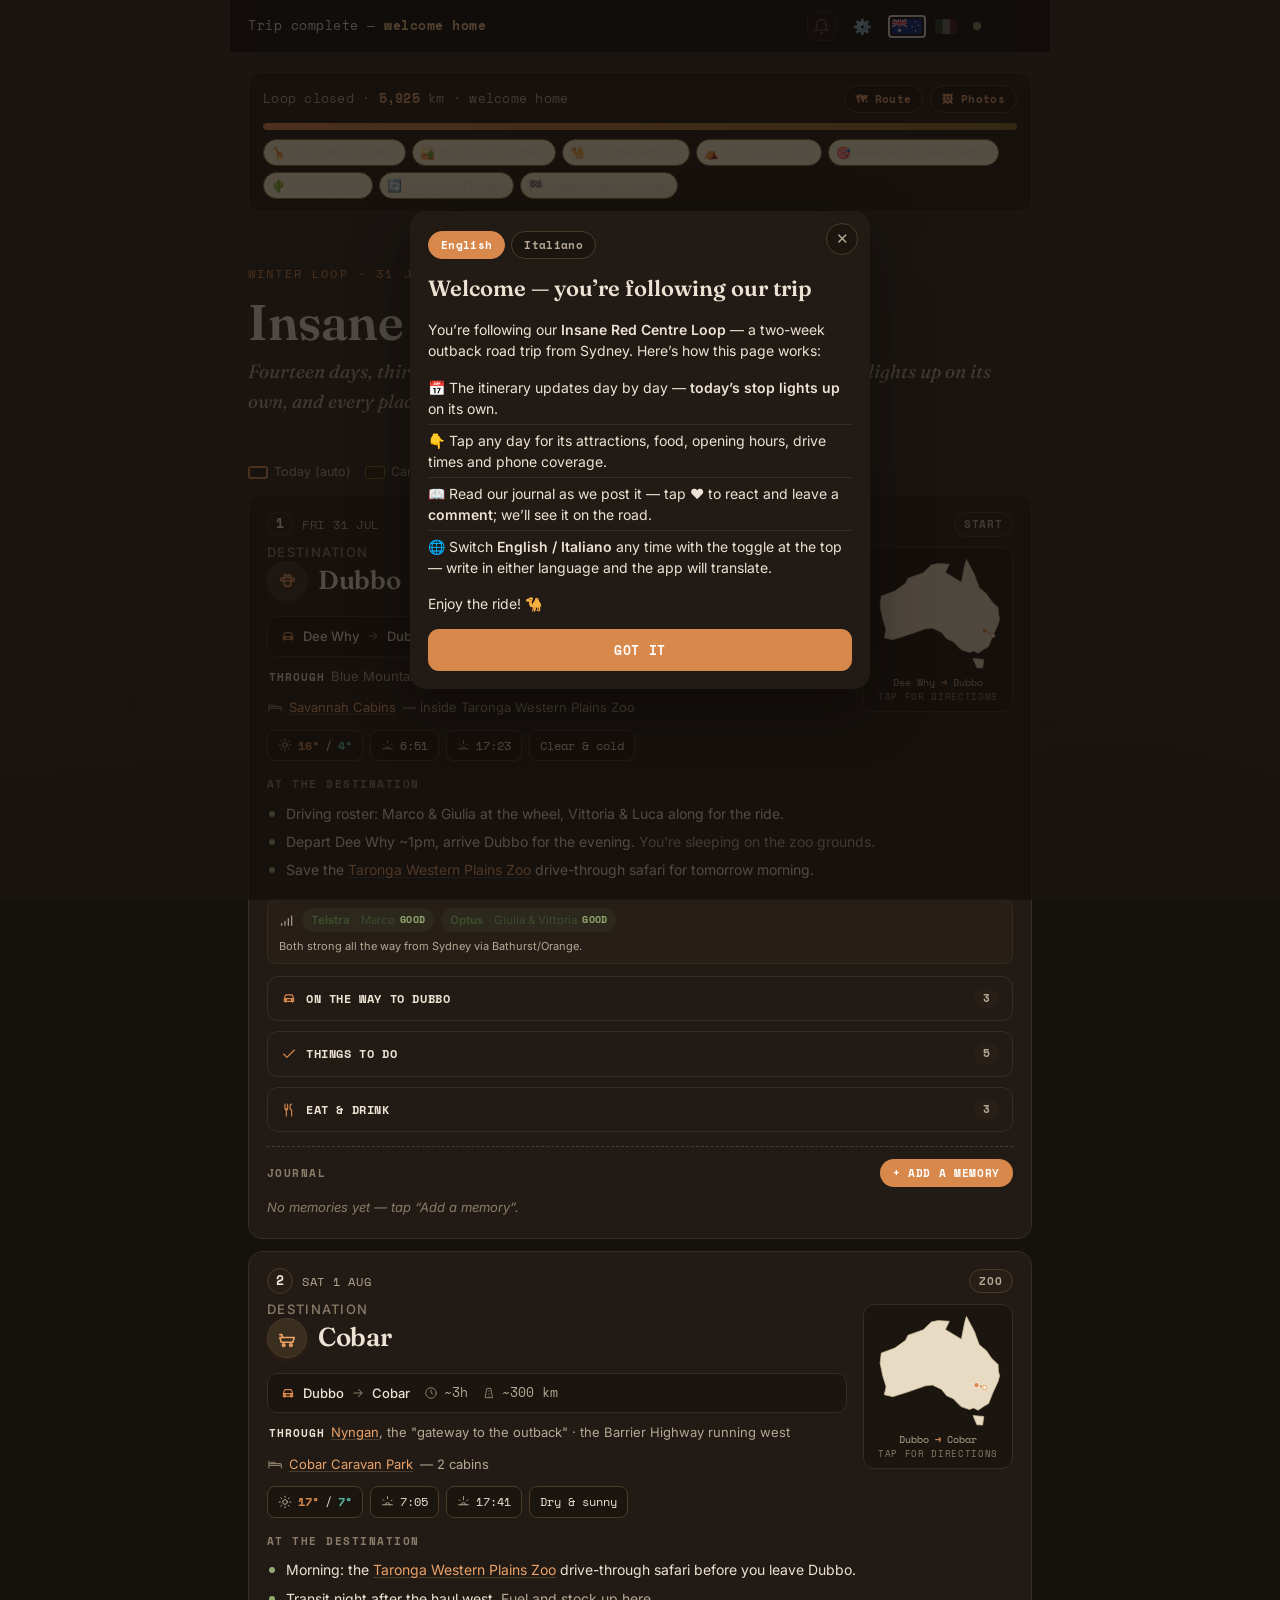
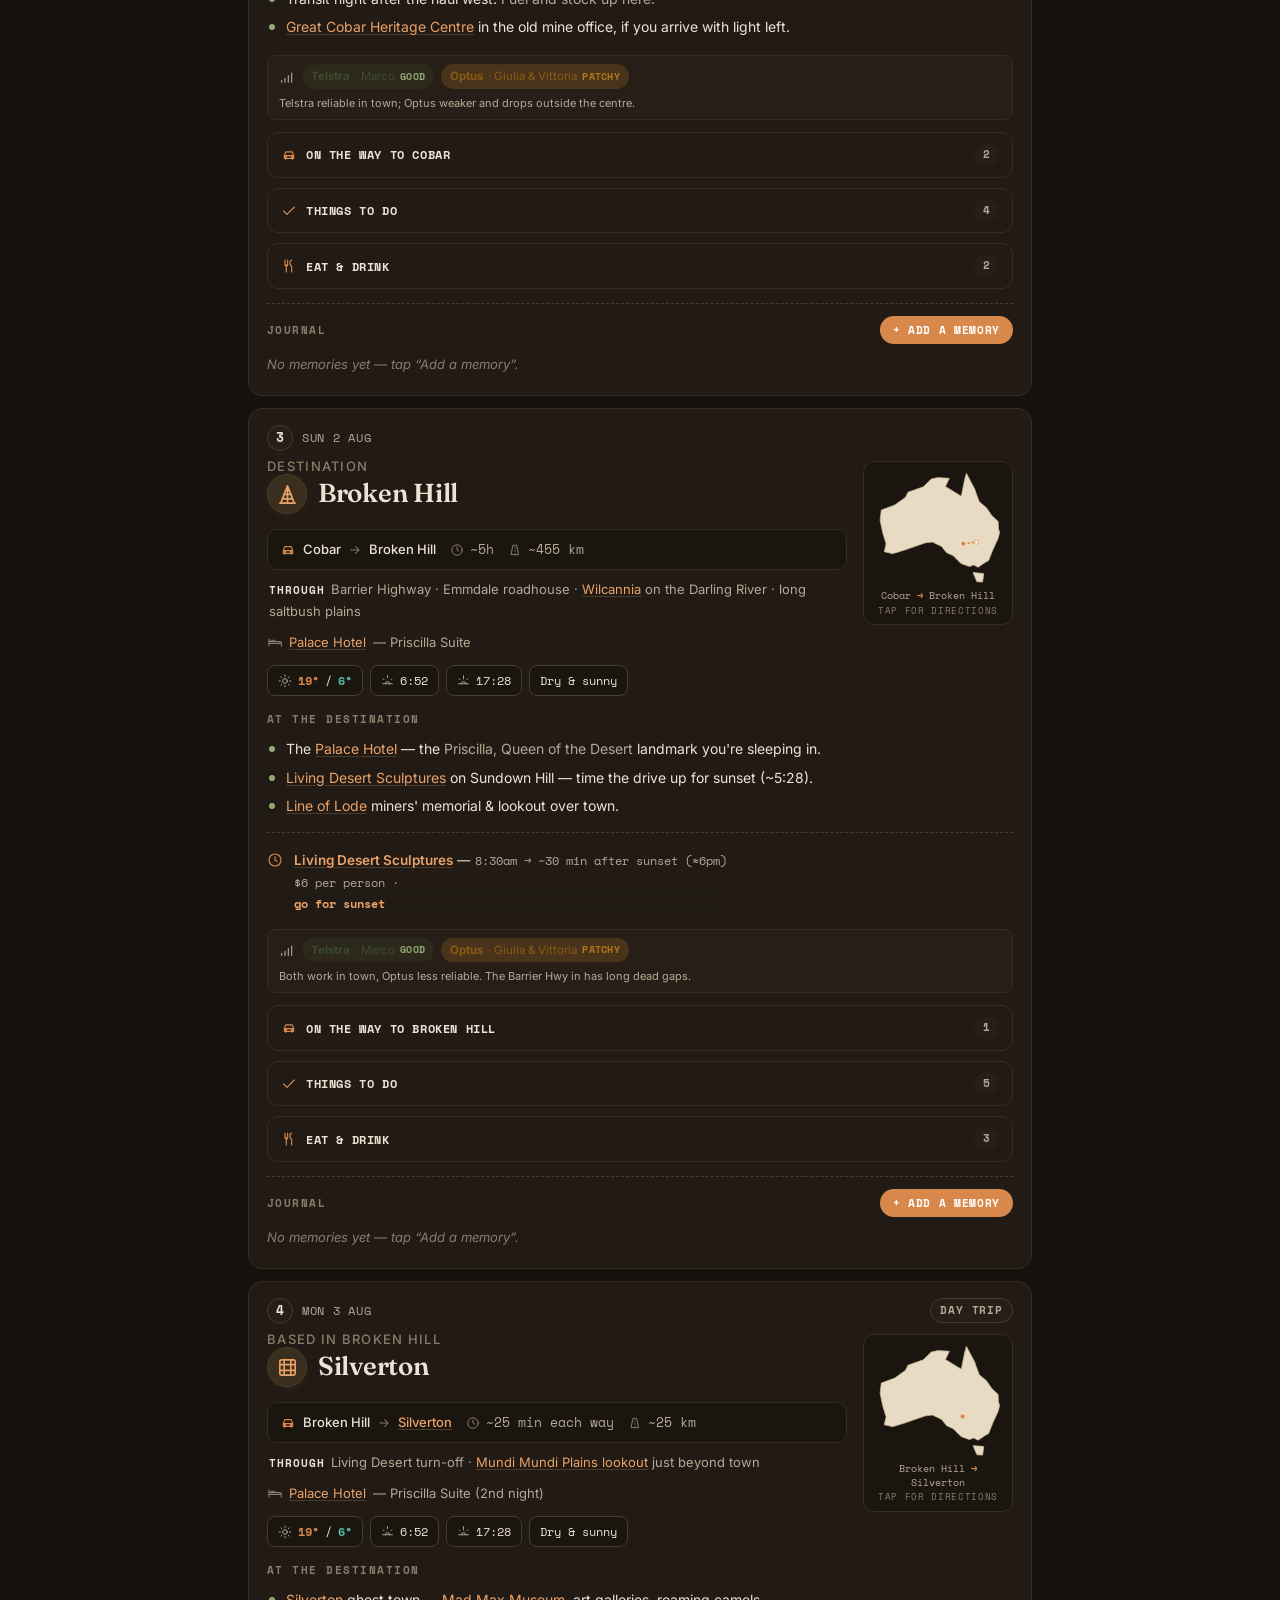
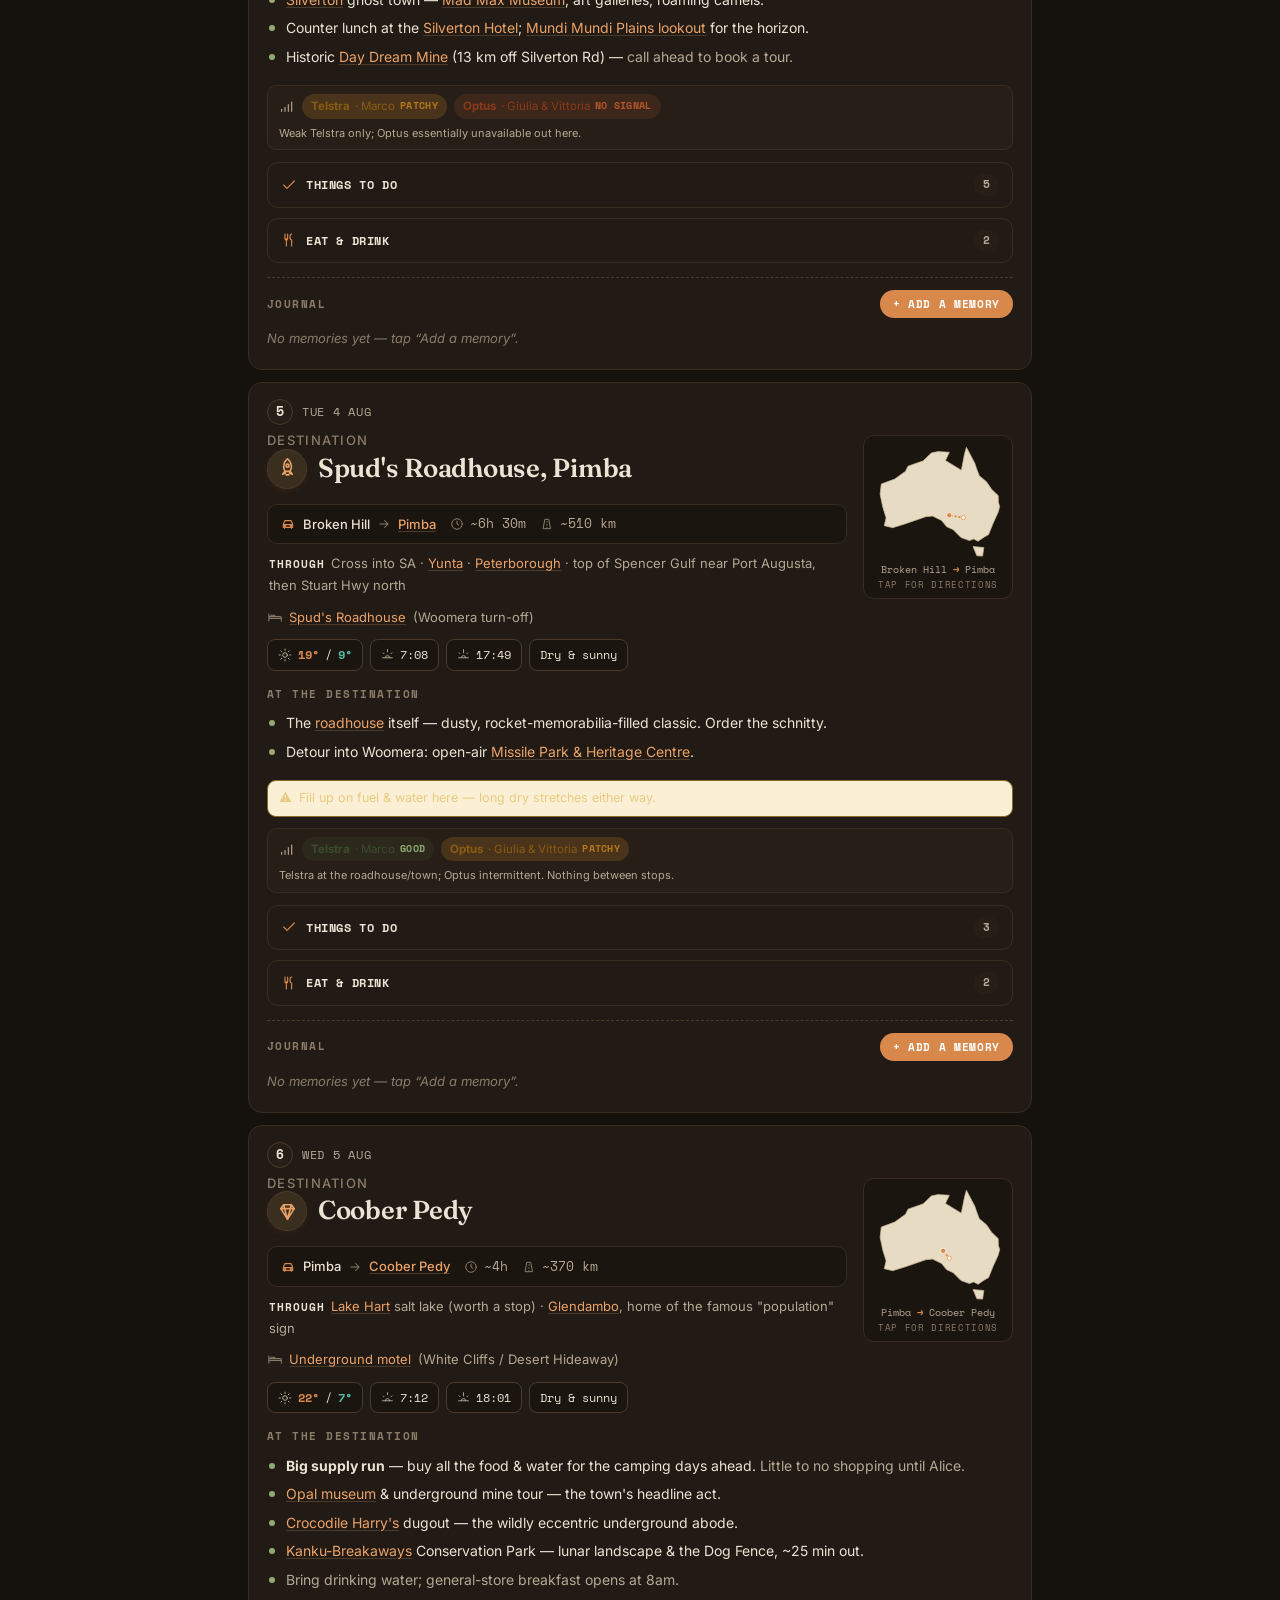
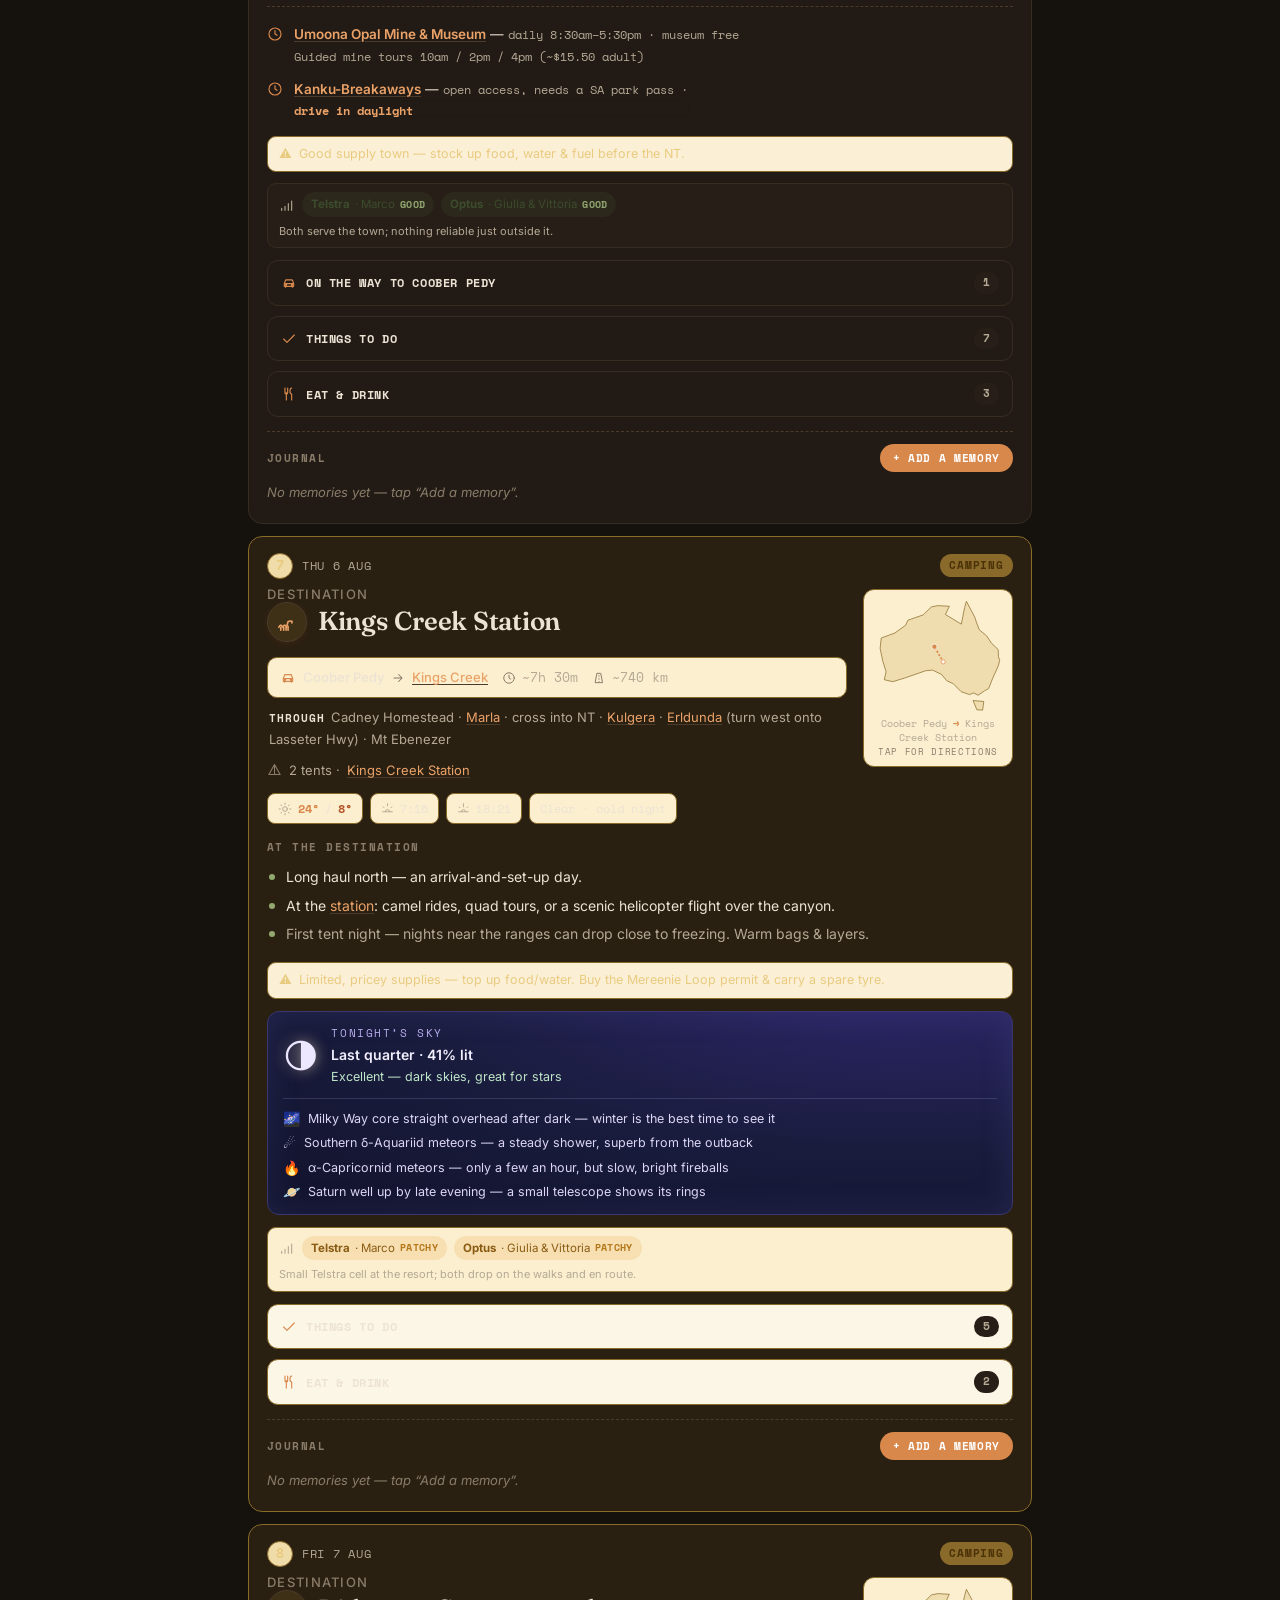
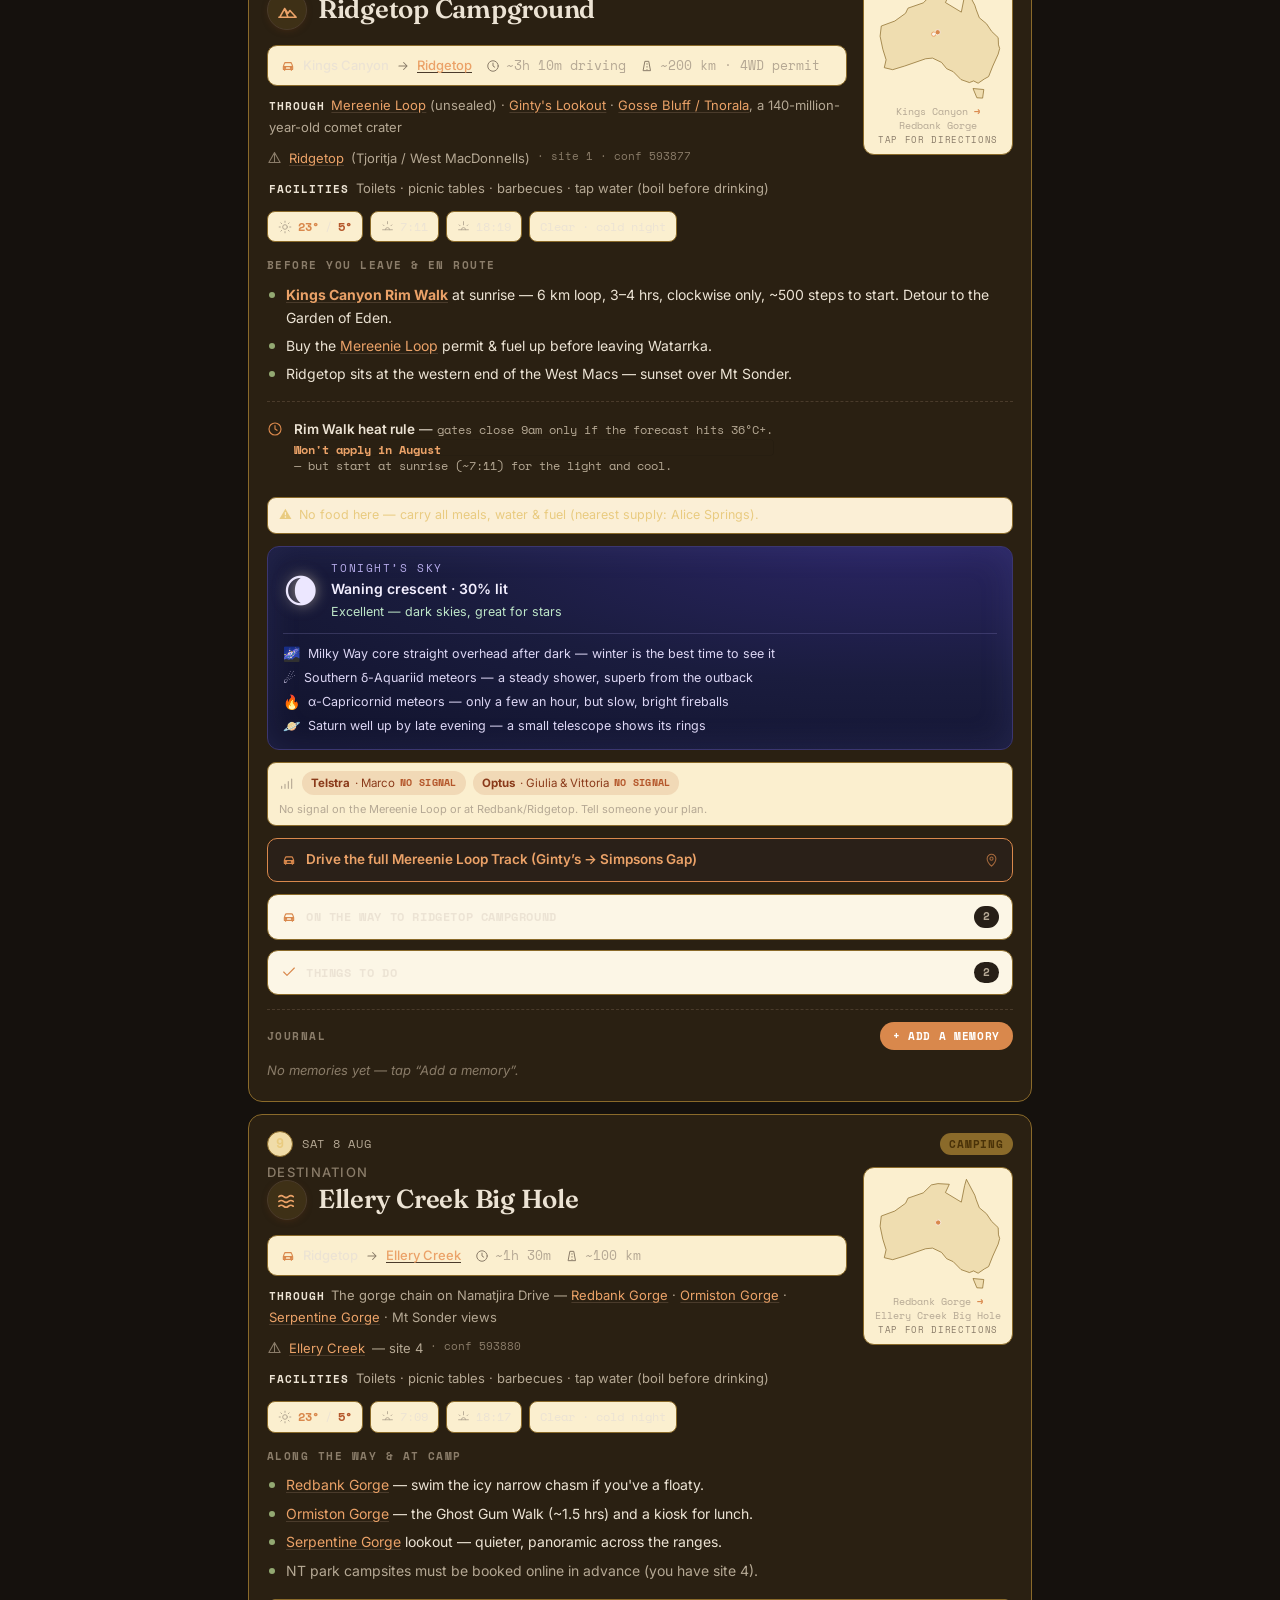
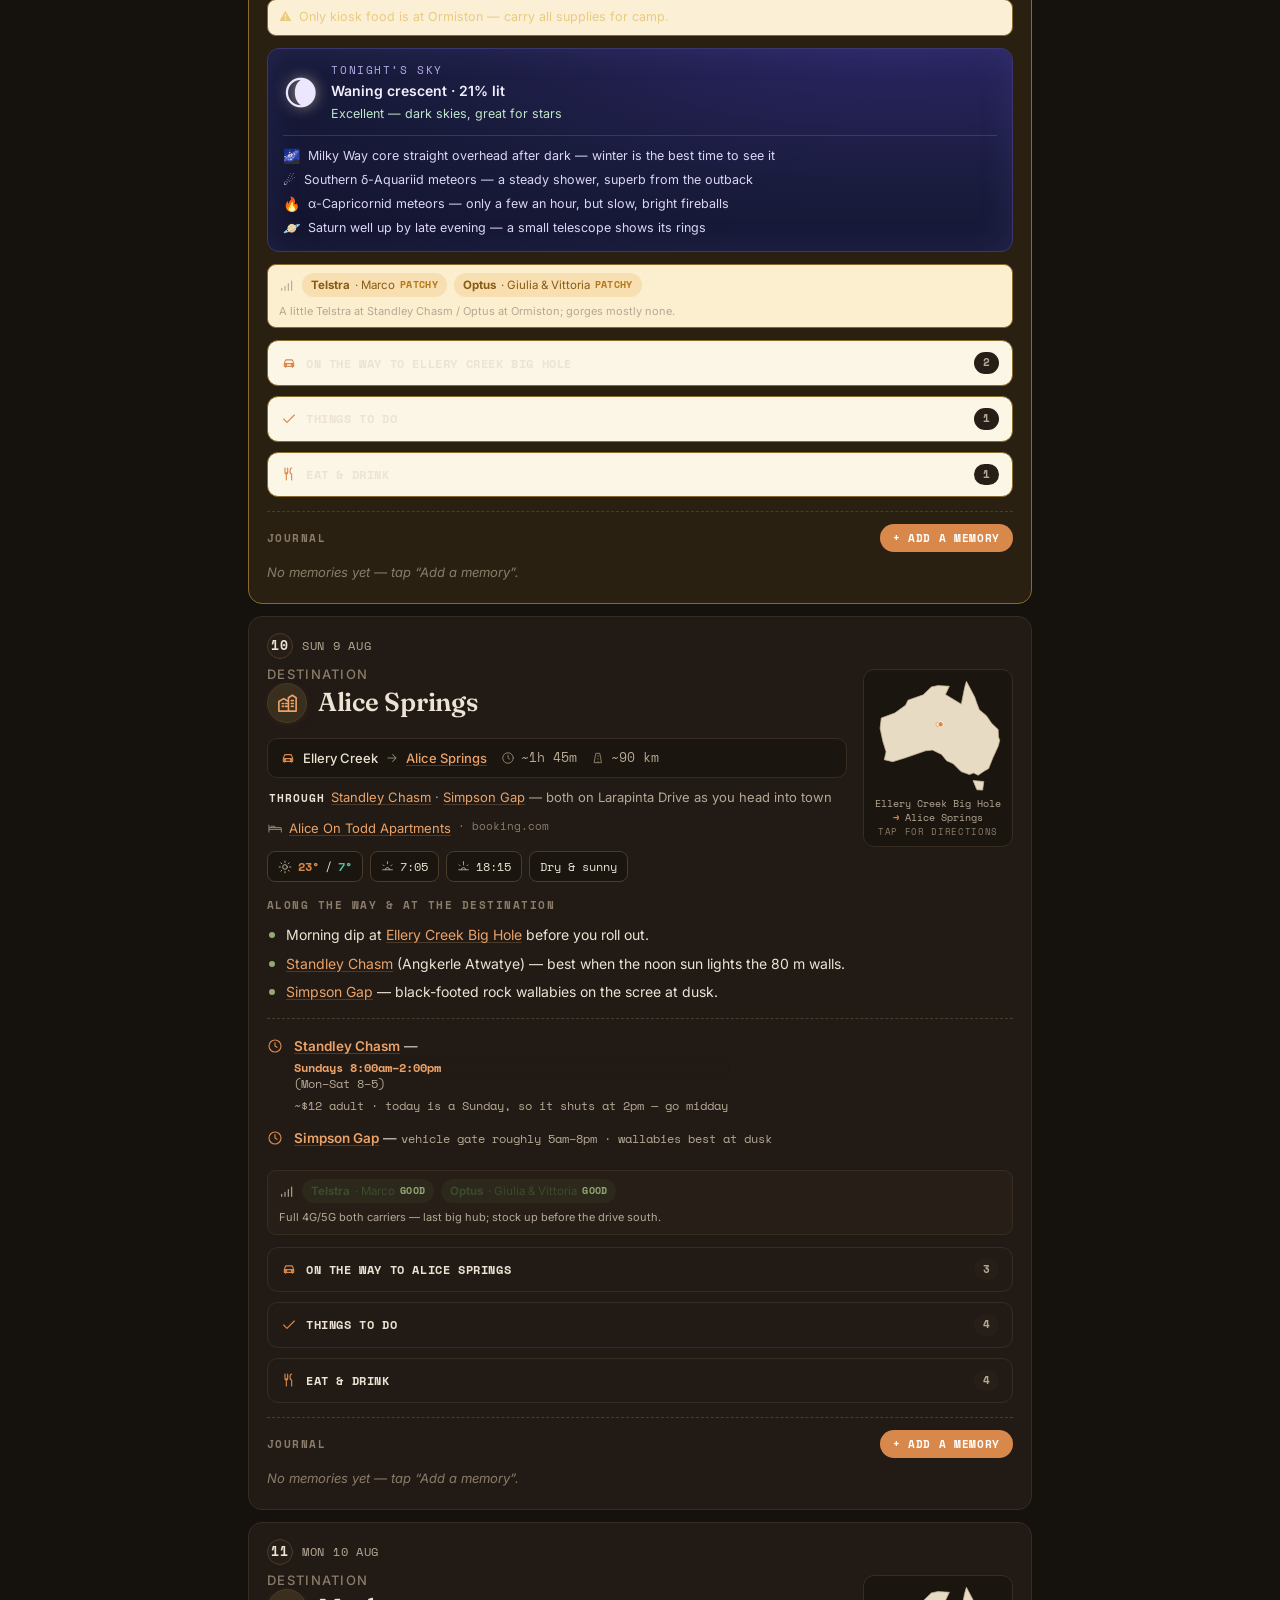
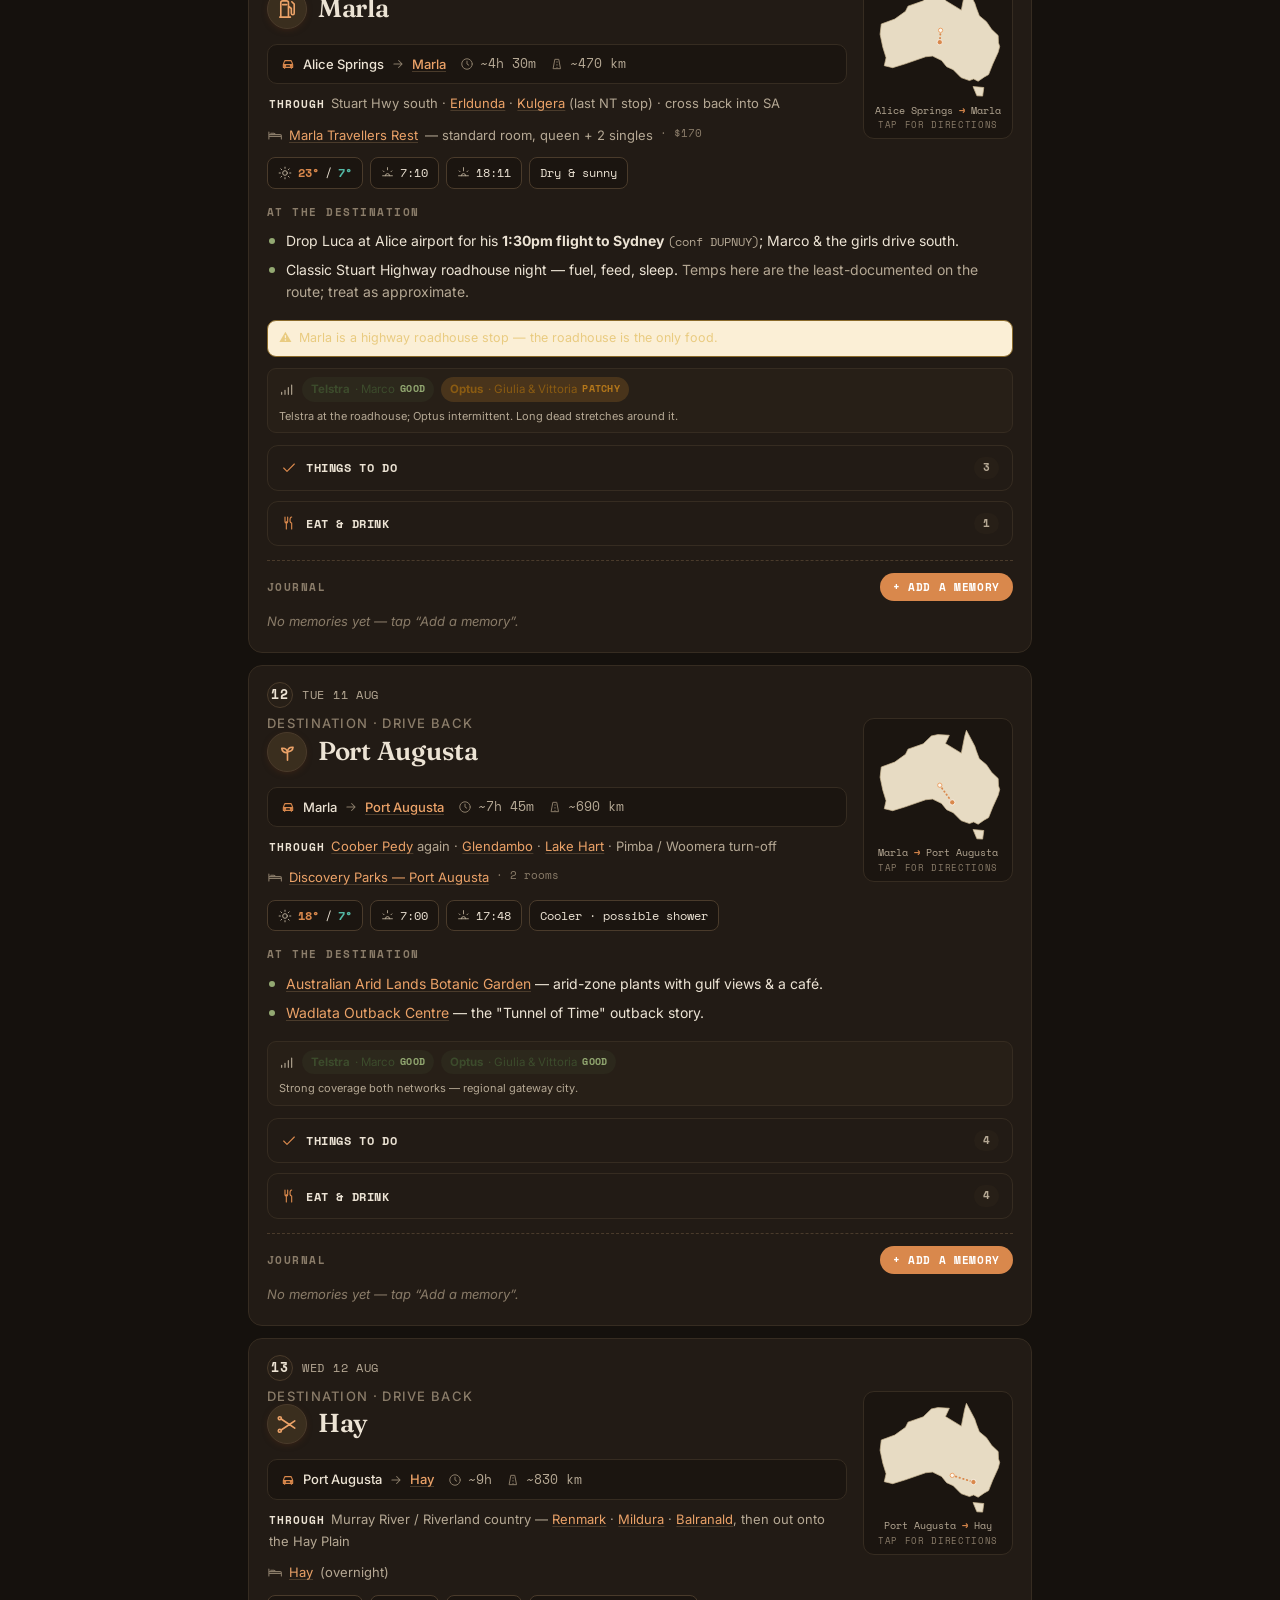
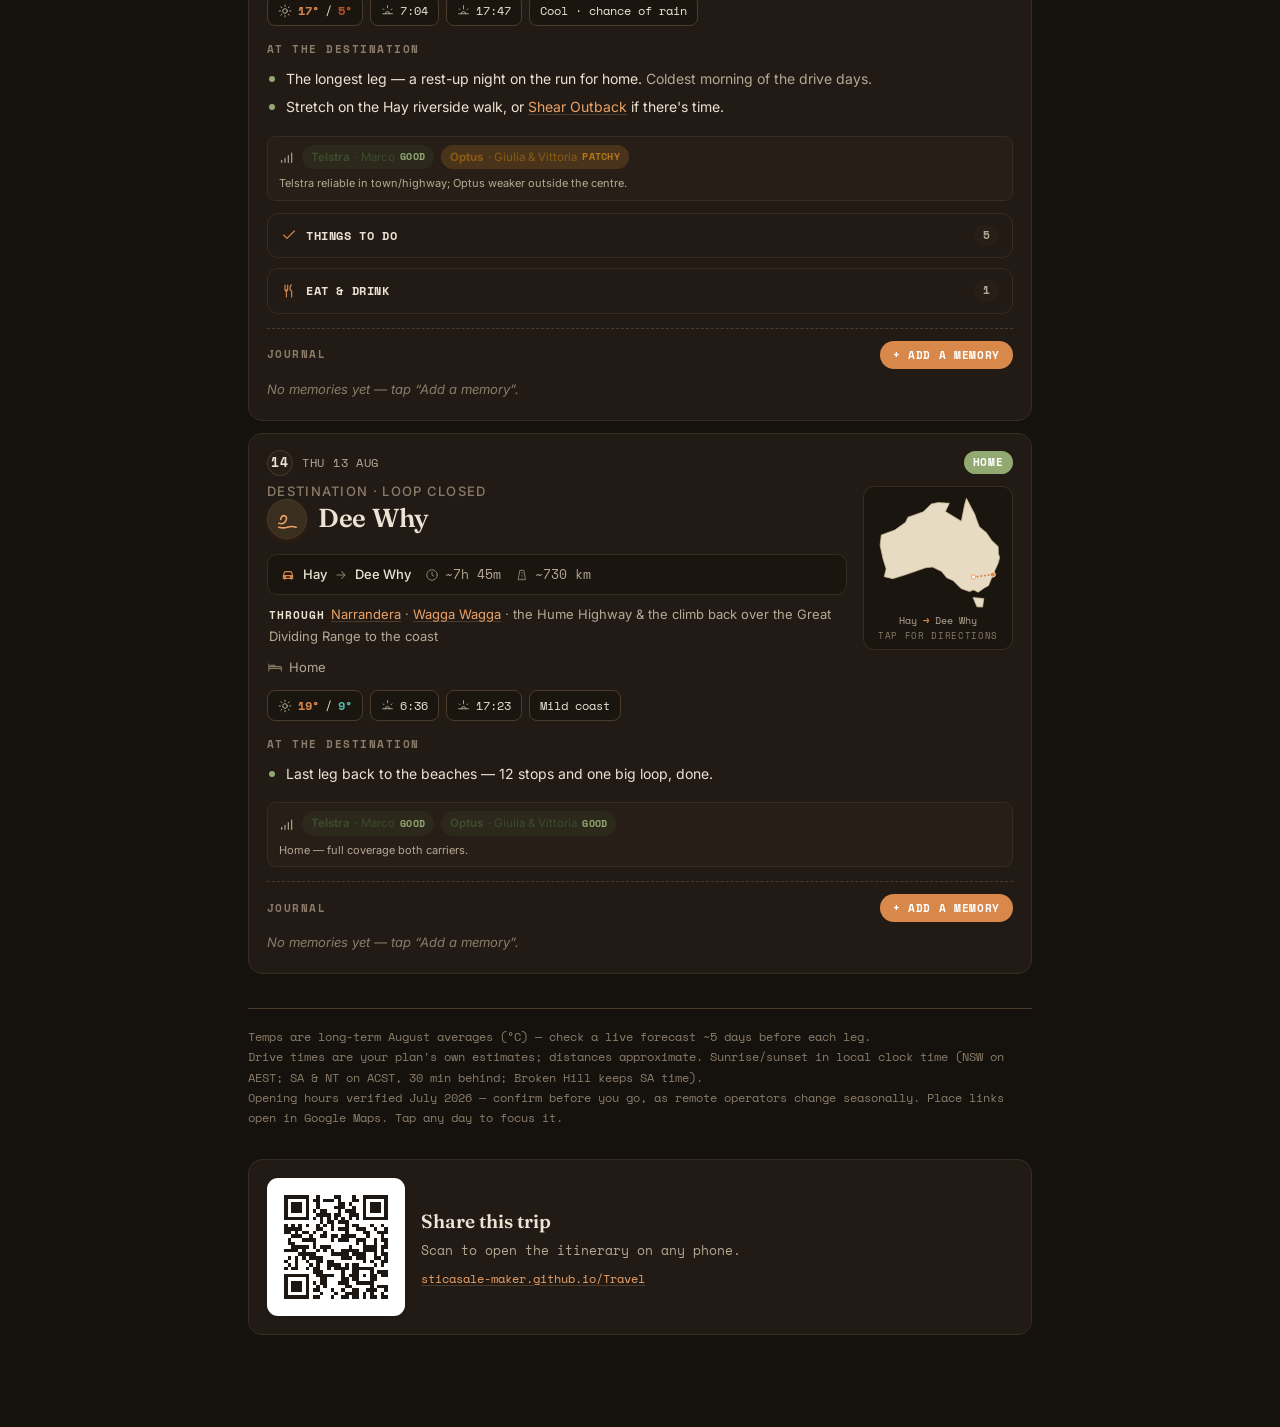
==== commit e9c23ac1: "Add dark mode, text-size toggle, default push, and a stargazing card - Appearance settings (gear in " ====
--- a/index.html
+++ b/index.html
@@ -26,6 +26,7 @@
     <span class="banner-right">
       <span class="profile-chip" id="profile-chip" style="display:none"></span>
       <button class="notify-btn" id="notify-btn" type="button" style="display:none"></button>
+      <span class="settings-host" id="settings-host"></span>
       <span class="lang-toggle" id="lang-toggle"></span>
       <span class="sync-status" id="sync-status"><span class="dot"></span></span>
       <a id="jump" style="display:none"></a>
@@ -66,6 +67,7 @@
 <script src="enrichdata.js"></script>
 <script src="enrich.js"></script>
 <script src="welcome.js"></script>
+<script src="settings.js"></script>
 <script src="pull.js"></script>
 <script src="notify.js"></script>
 <script>
--- a/itinerary.css
+++ b/itinerary.css
@@ -381,6 +381,63 @@
 .app-ver{text-align:center; font-family:'Space Mono',monospace; font-size:10px; letter-spacing:.05em;
   color:var(--faint); padding:2px 0 0;}
 
+/* ---- Appearance settings: gear + popover ---- */
+.settings-host{position:relative; display:inline-flex; align-items:center;}
+.set-gear{background:none; border:0; cursor:pointer; font-size:15px; line-height:1; padding:2px 4px;}
+.set-gear:active{transform:scale(.92);}
+.set-pop{position:absolute; top:28px; right:0; z-index:40; width:214px; padding:12px 13px;
+  background:var(--paper); color:var(--ink); border:1px solid var(--line-strong); border-radius:12px;
+  box-shadow:0 14px 36px -12px rgba(0,0,0,.45); font-family:'Inter',system-ui,sans-serif;
+  letter-spacing:normal; text-transform:none;}
+.set-pop[hidden]{display:none;}
+.set-row{display:flex; align-items:center; justify-content:space-between; gap:10px; margin:7px 0;}
+.set-lbl{font-size:12.5px; color:var(--muted); font-weight:500;}
+.seg{display:inline-flex; border:1px solid var(--line-strong); border-radius:8px; overflow:hidden;}
+.seg button{background:var(--paper-2); border:0; border-left:1px solid var(--line-strong);
+  padding:6px 10px; font-size:13px; cursor:pointer; color:var(--ink); line-height:1;}
+.seg button:first-child{border-left:0;}
+.seg button.on{background:var(--ochre); color:#fff;}
+.seg-size button:nth-child(1){font-size:11px;} .seg-size button:nth-child(2){font-size:14px;}
+.seg-size button:nth-child(3){font-size:17px;}
+
+/* ---- Bigger text / accessibility: scale the whole content uniformly ---- */
+:root[data-textsize="large"]  .wrap{zoom:1.15;}
+:root[data-textsize="larger"] .wrap{zoom:1.32;}
+
+/* ---- Dark mode (auto day/night, or forced light/dark) ---- */
+:root[data-theme="dark"]{
+  --sand:#15110d; --paper:#221b15; --paper-2:#1b1510; --paper-3:#271f17;
+  --ink:#ECE3D4; --muted:#B5A894; --faint:#8A7C69;
+  --ochre:#D9884C; --ochre-deep:#EBA268;
+  --spinifex:#93A972; --teal:#54B9A6;
+  --camp-bg:#2A2012; --camp-line:#8A6A2A; --camp-ink:#E9CB80;
+  --focus:#D9884C; --focus-bg:#2A2018;
+  --line:#362c21; --line-strong:#4A3B2B;
+}
+:root[data-theme="dark"] body{background:#15110d;}
+:root[data-theme="dark"] body::before{opacity:.10;}
+:root[data-theme="dark"] .banner{background:#0e0b08; color:#ECE3D4;}
+:root[data-theme="dark"] .place-feat{background:#3A2E1E; border-color:var(--line-strong); color:var(--ochre-deep);}
+:root[data-theme="dark"] .day.camp .place-feat{background:#3E3016;}
+:root[data-theme="dark"] img{filter:brightness(.92);}
+
+/* ---- Stargazing card (camp nights): moon phase, darkness, sky events ---- */
+.stargaze{margin:12px 0; padding:13px 15px; border-radius:12px; color:#ECE7FF;
+  background:radial-gradient(120% 140% at 85% -10%, #2c2668 0%, #1a1c3e 55%, #12142e 100%);
+  border:1px solid #3b3670; box-shadow:inset 0 0 34px rgba(120,120,220,.14);}
+.sg-head{display:flex; gap:13px; align-items:center;}
+.sg-moon{font-size:34px; line-height:1; flex:none; filter:drop-shadow(0 0 7px rgba(255,238,200,.5));}
+.sg-title{font-family:'Space Mono',monospace; font-size:10.5px; letter-spacing:.15em;
+  text-transform:uppercase; color:#B7ACEB;}
+.sg-sub{font-size:14px; font-weight:600; margin:2px 0 1px; color:#F3EFFF;}
+.sg-dark{font-size:12.5px; color:#CFC7F0;}
+.stargaze.sg-l1 .sg-dark{color:#9CE7BC;} .stargaze.sg-l2 .sg-dark{color:#BEE6C8;}
+.stargaze.sg-l4 .sg-dark{color:#F3C48A;}
+.sg-events{list-style:none; margin:11px 0 0; padding:11px 0 0; border-top:1px solid rgba(160,150,220,.22);
+  display:flex; flex-direction:column; gap:6px;}
+.sg-events li{font-size:12.5px; line-height:1.45; color:#DCD6F4; display:flex; gap:8px; align-items:flex-start;}
+.sg-ev-ic{flex:none; font-size:14px; line-height:1.3;}
+
 .welcome-overlay{align-items:center;}
 .welcome-panel{max-width:460px;}
 .welcome-lang{display:flex; gap:6px; margin:2px 0 12px;}
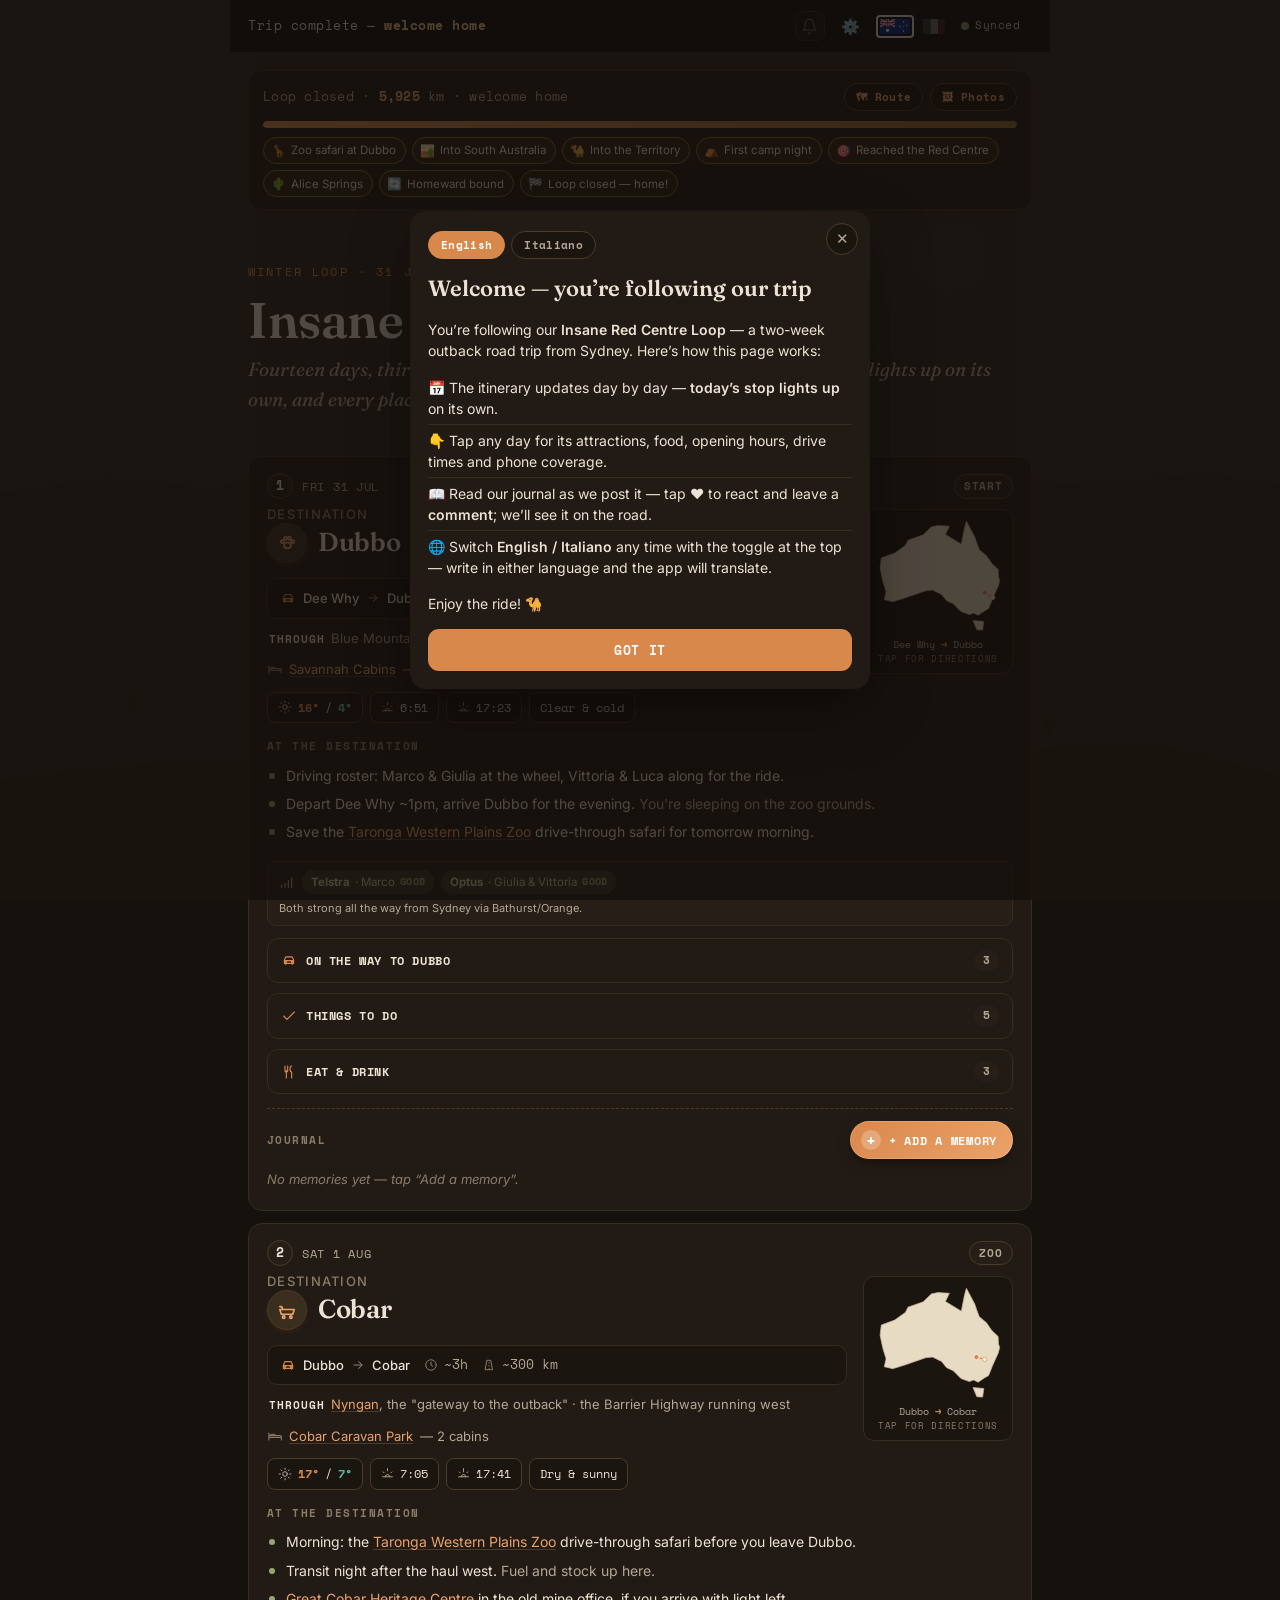
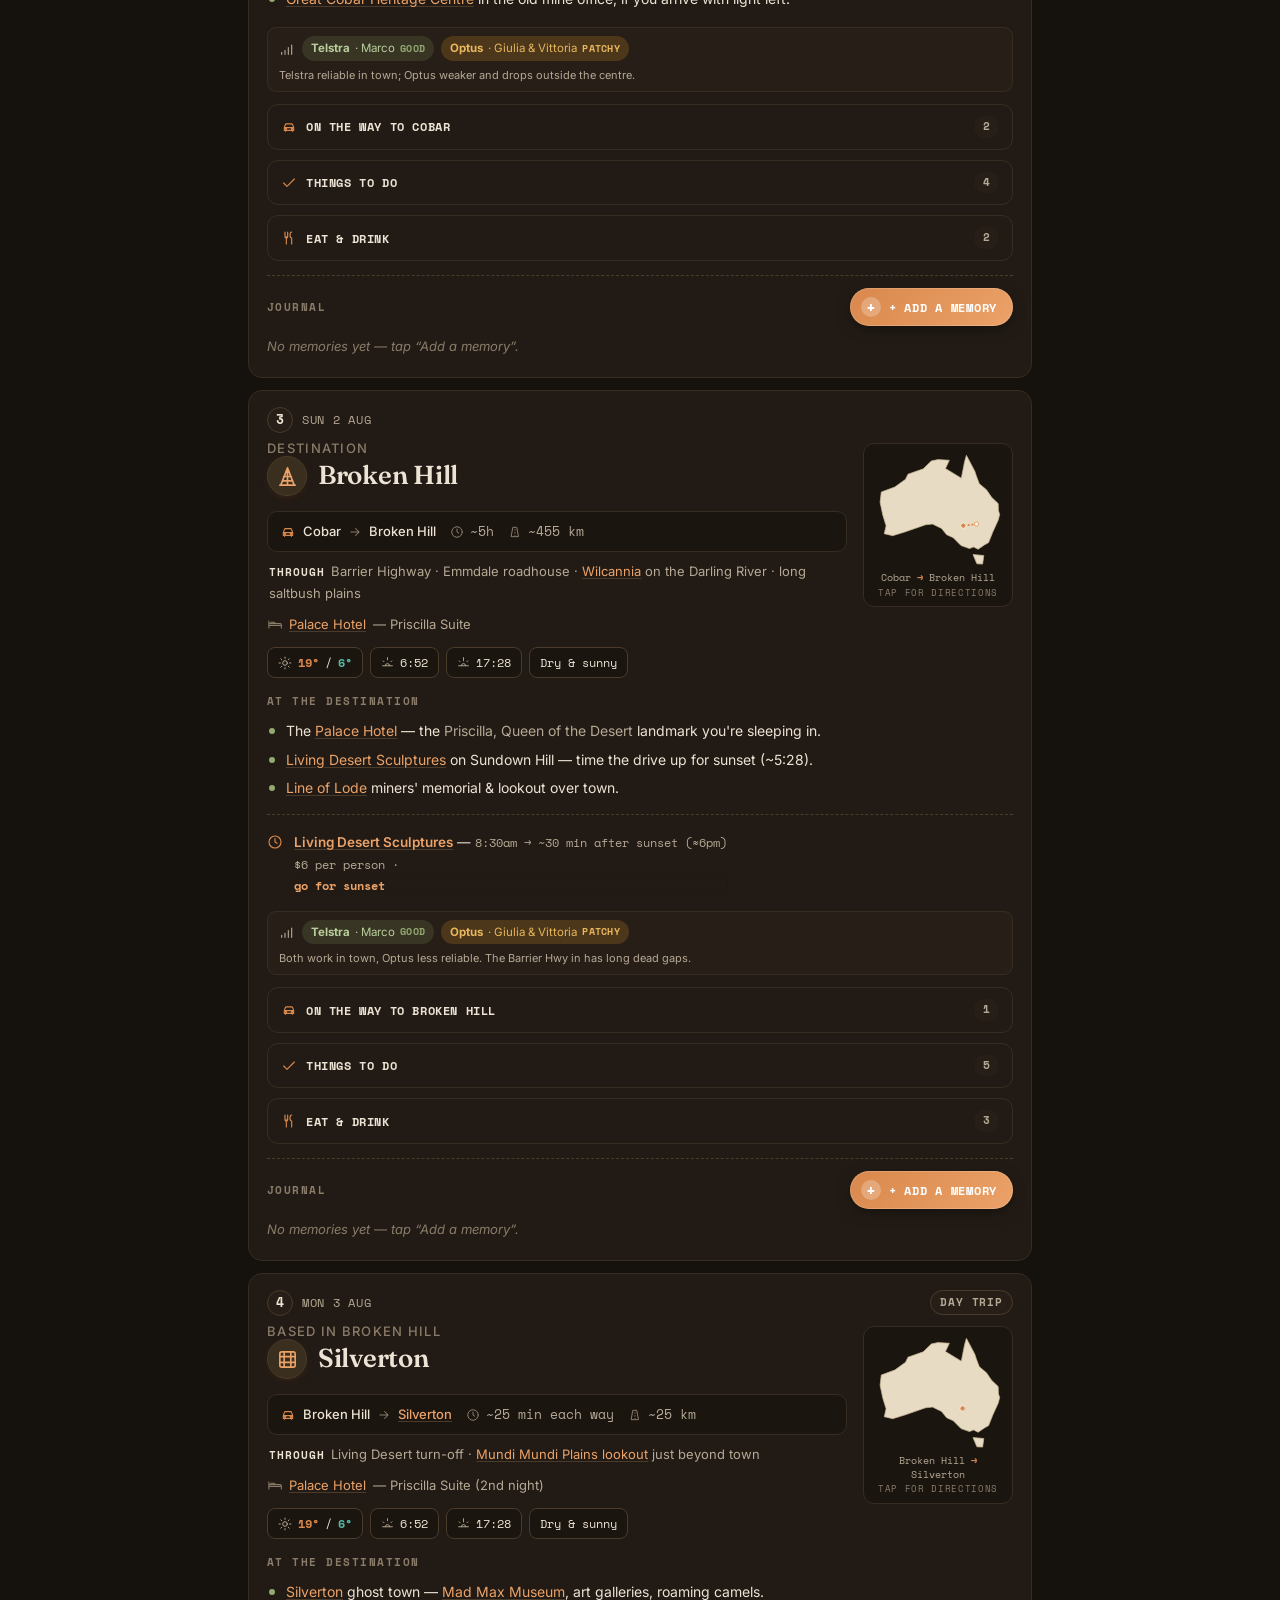
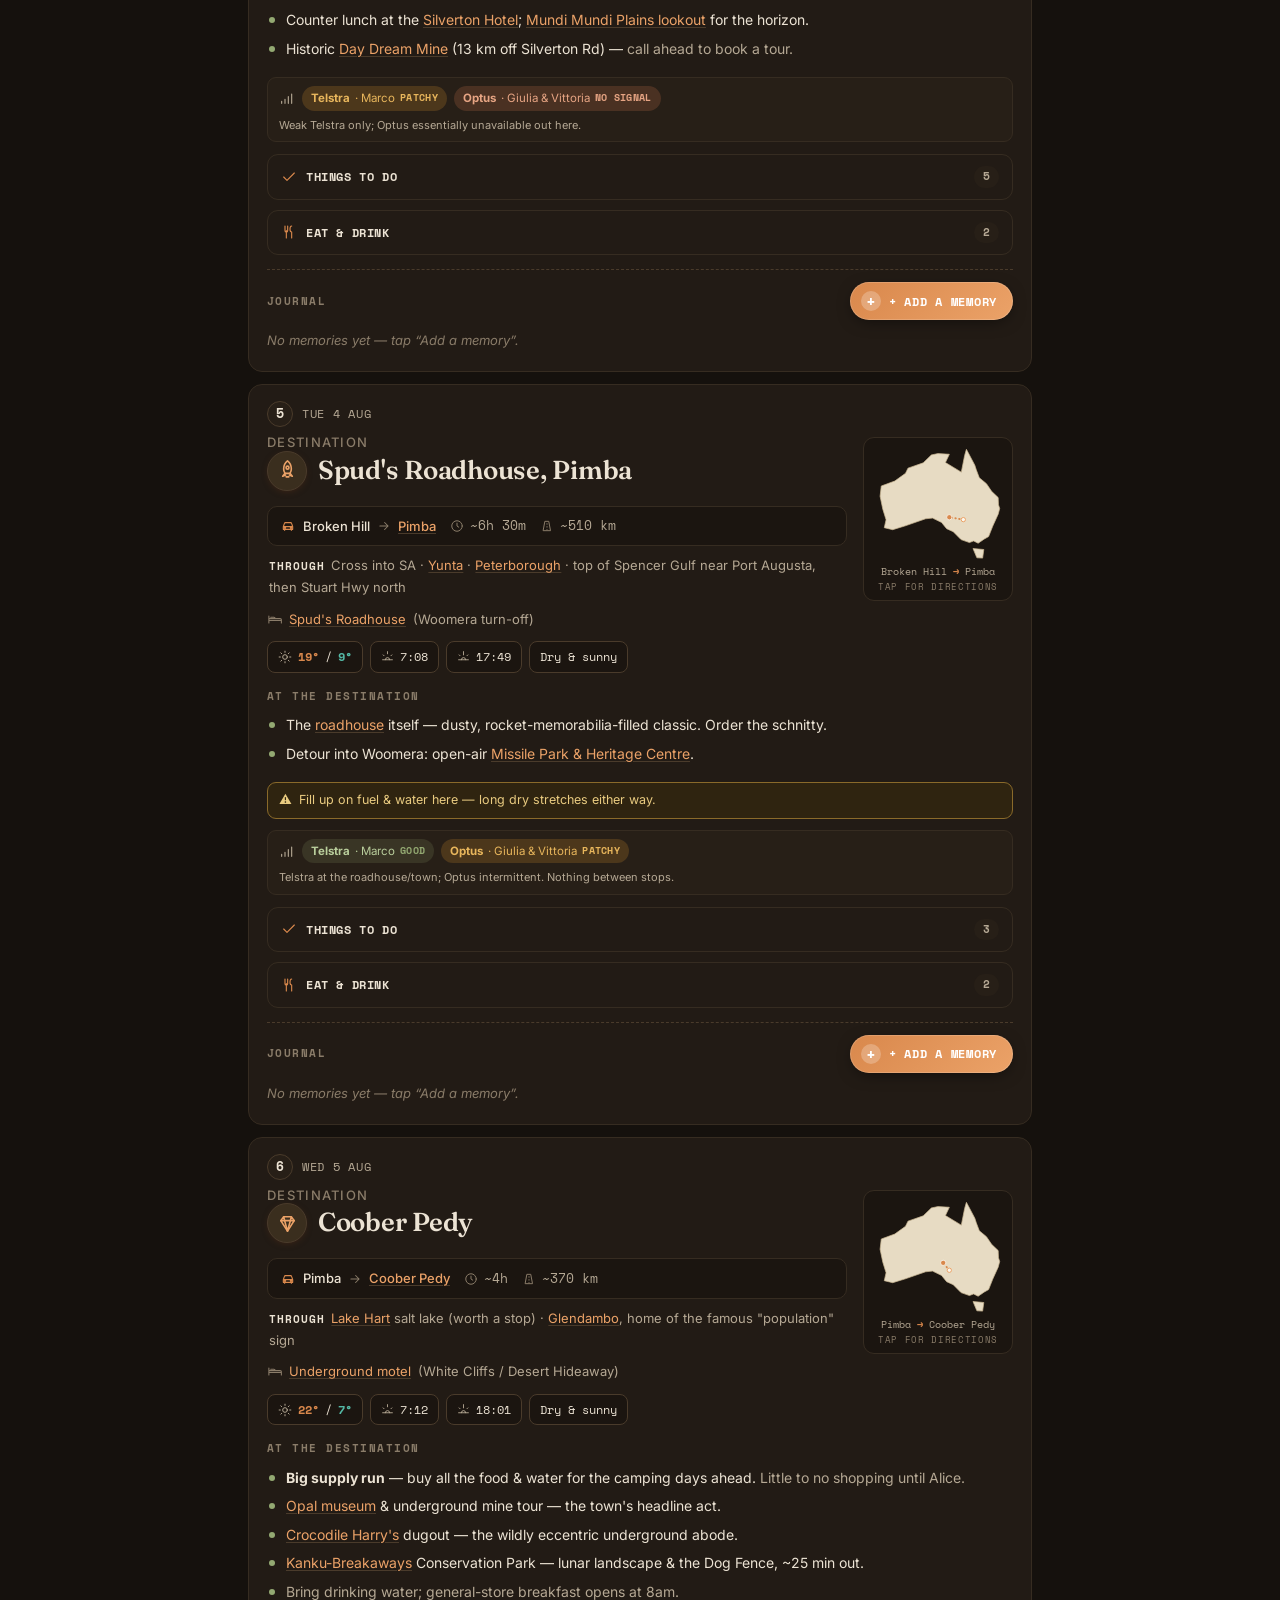
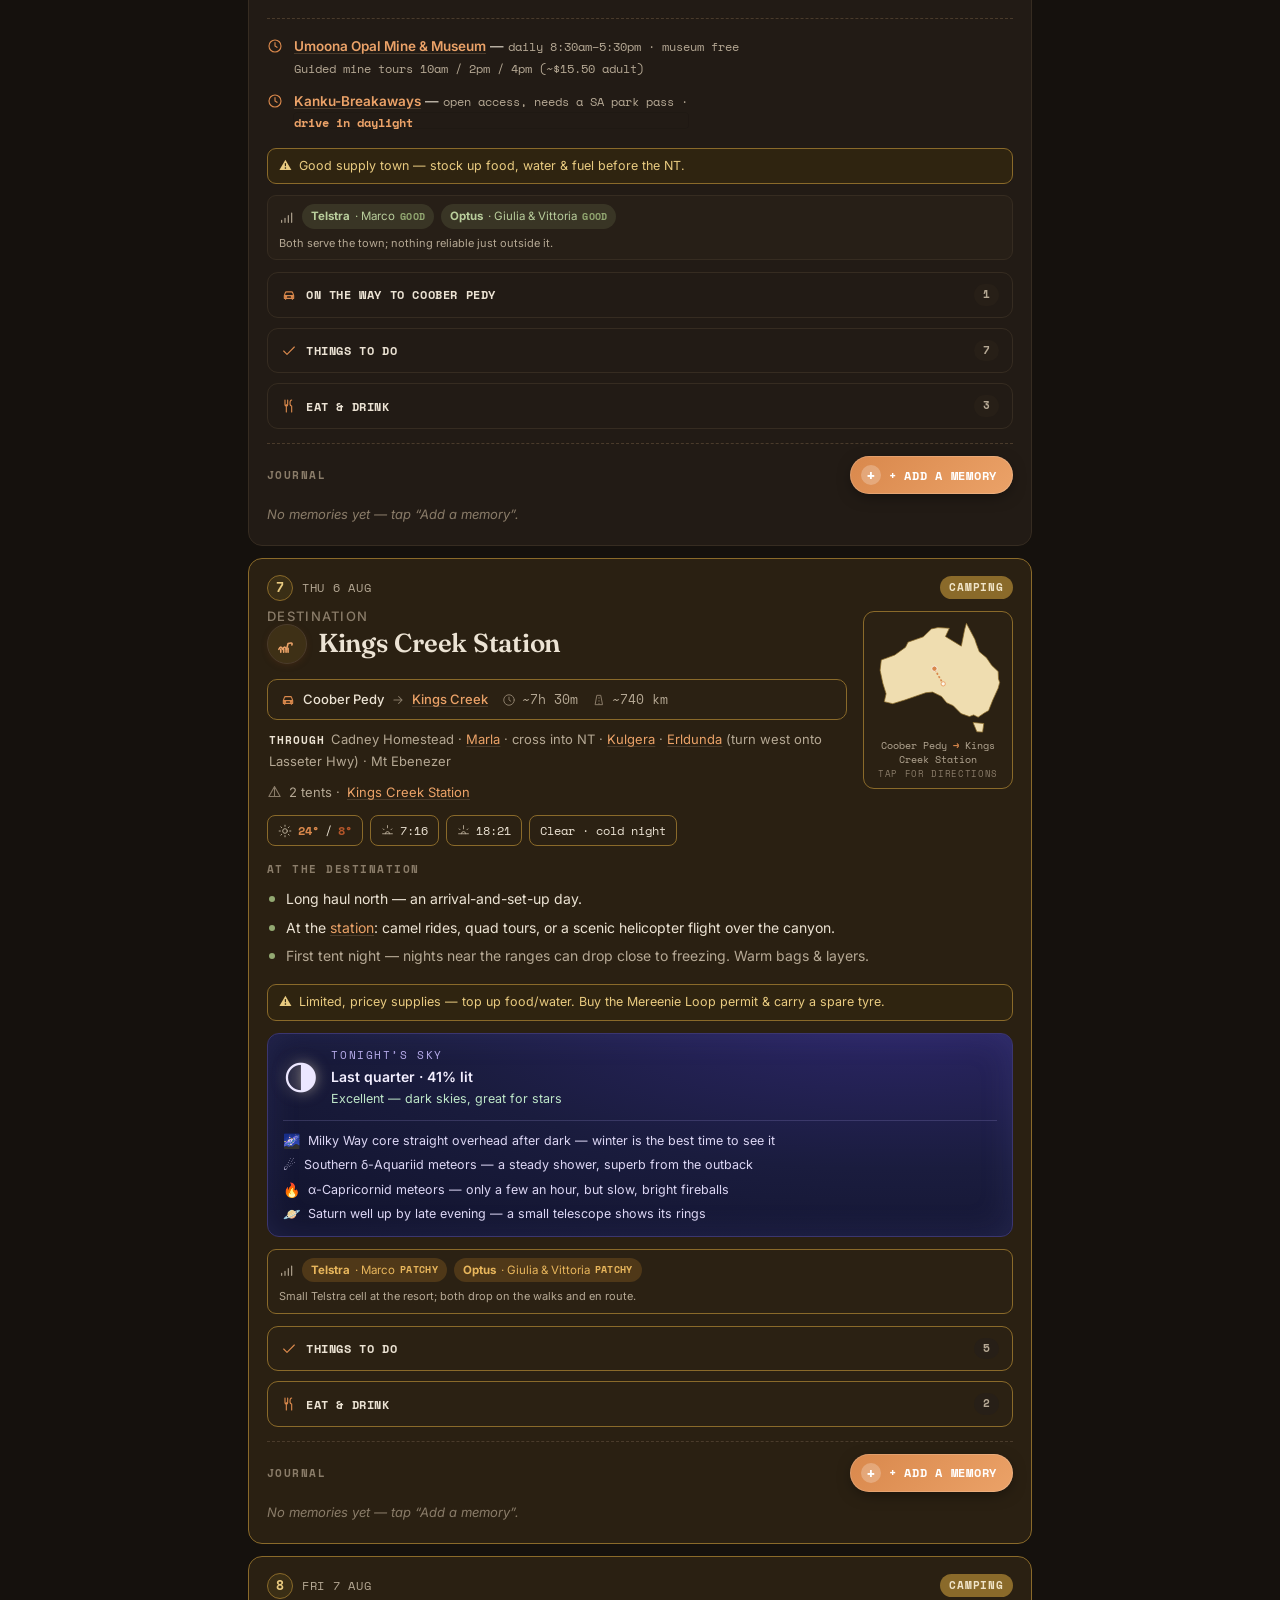
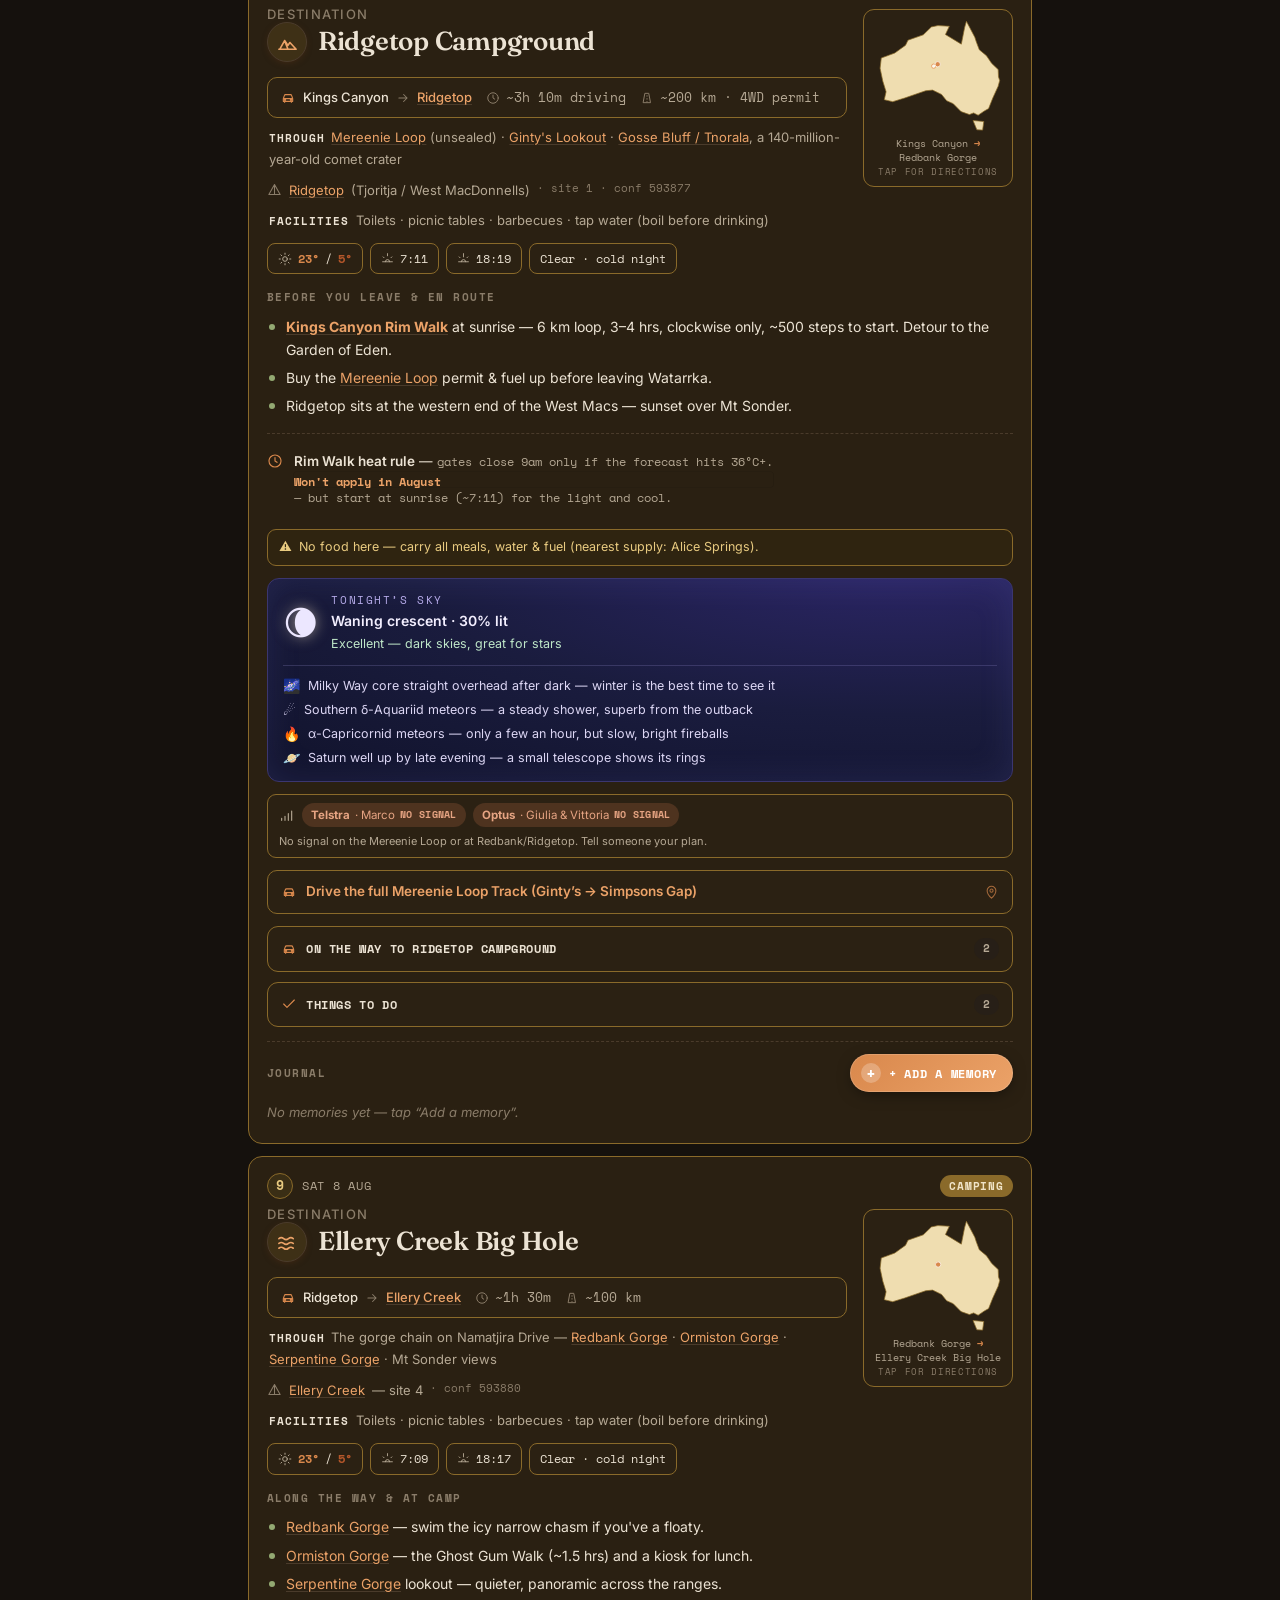
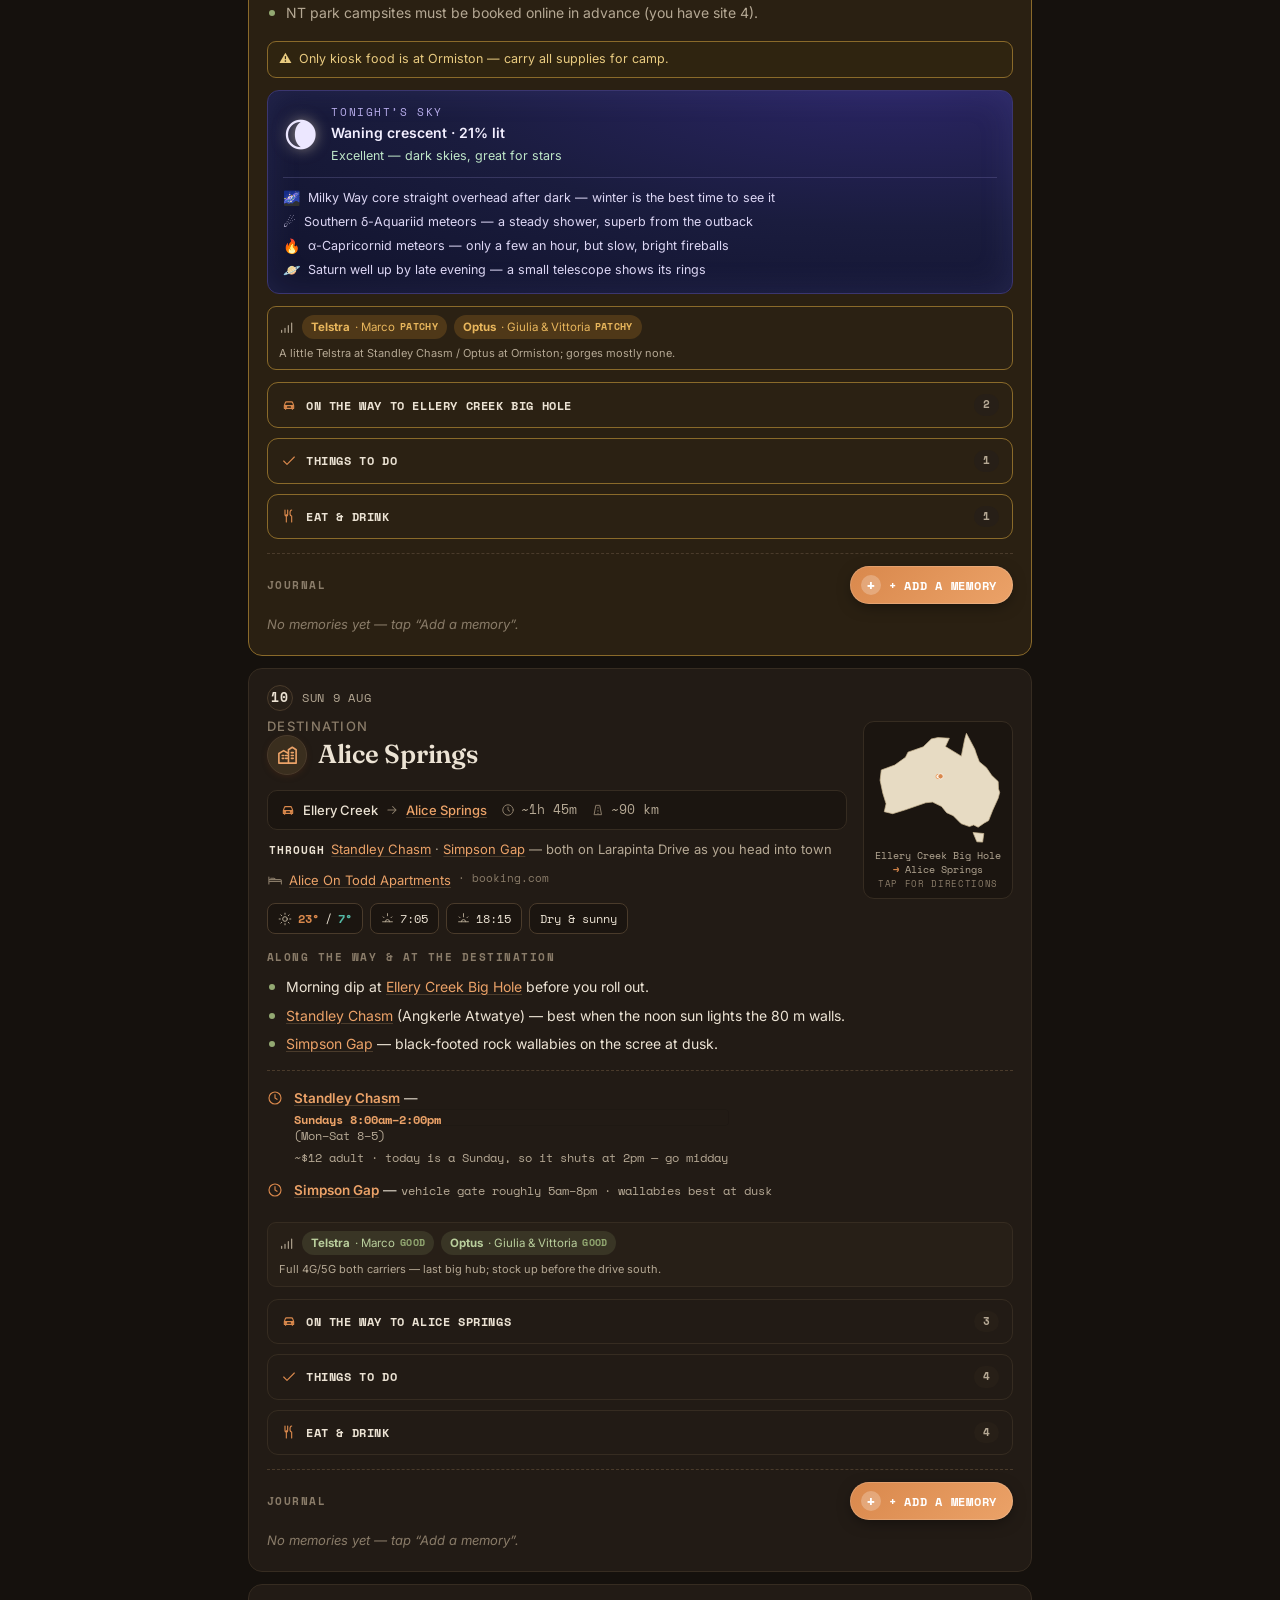
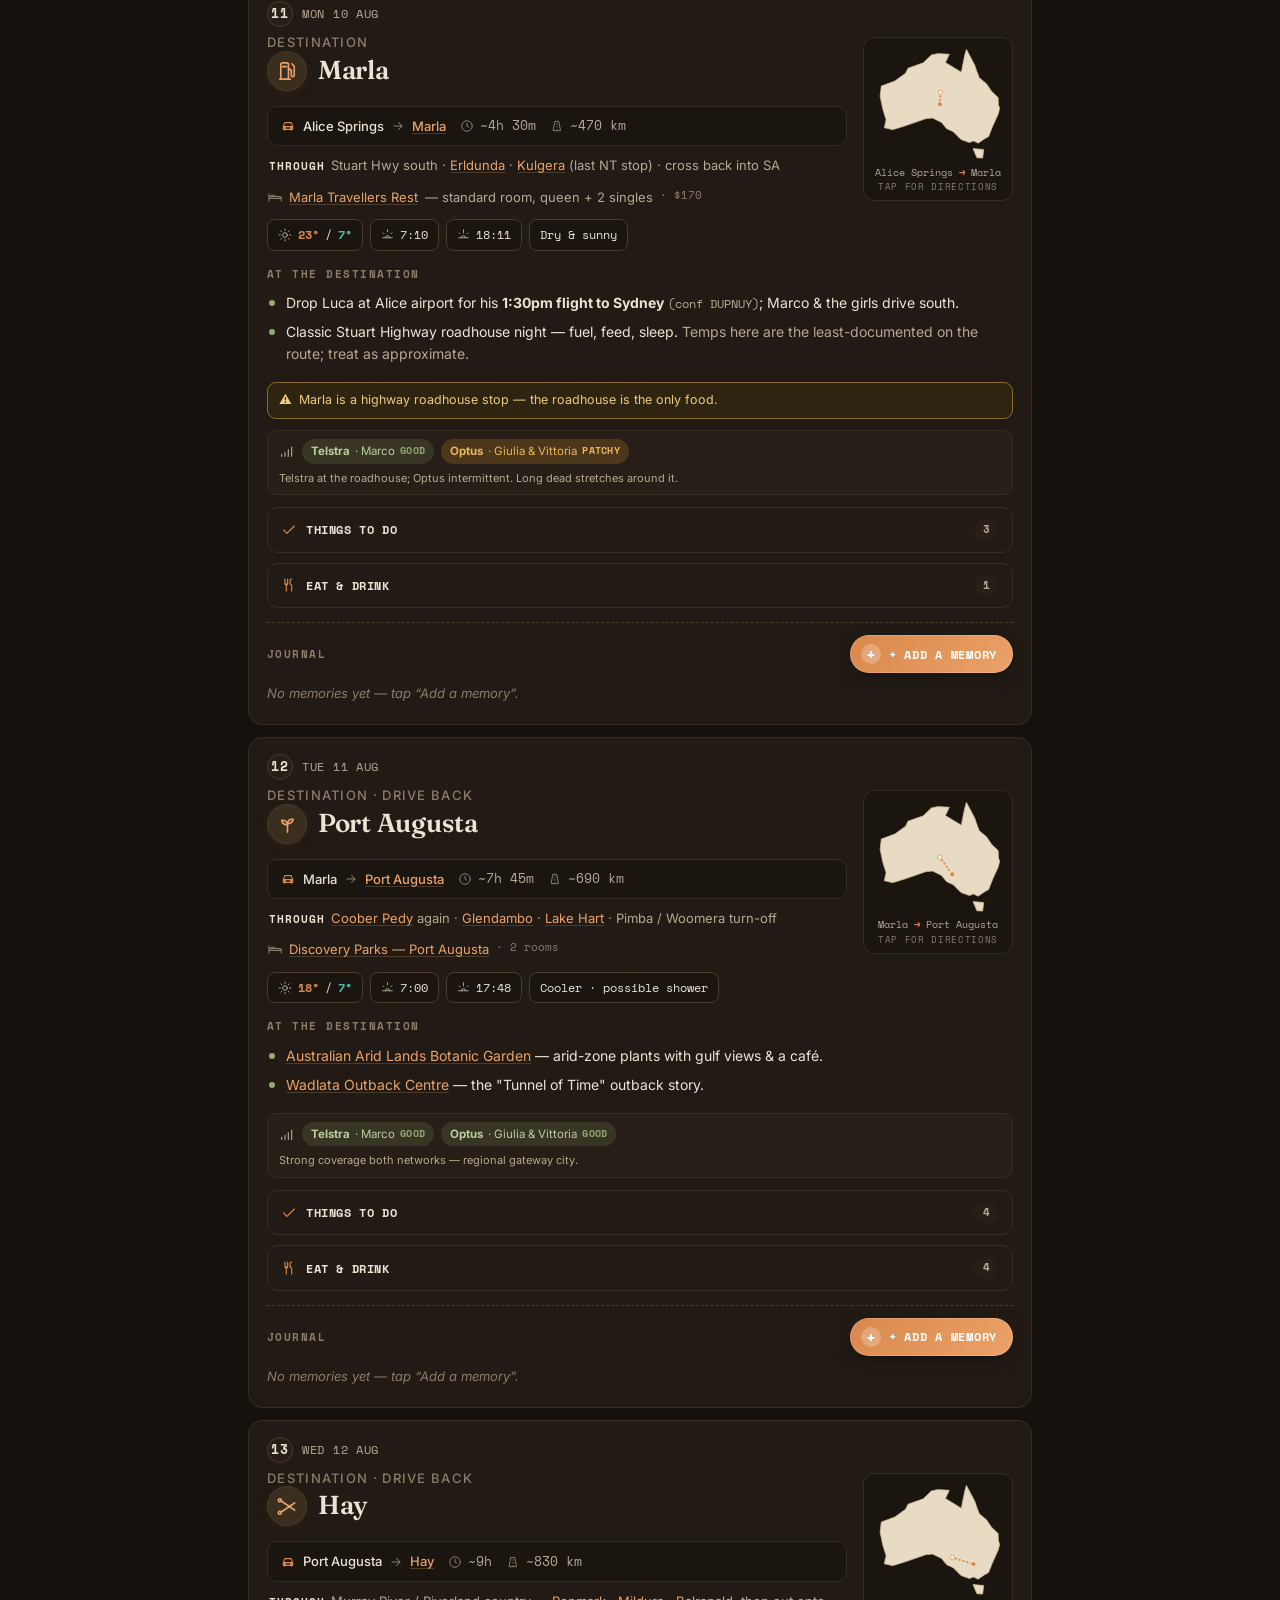
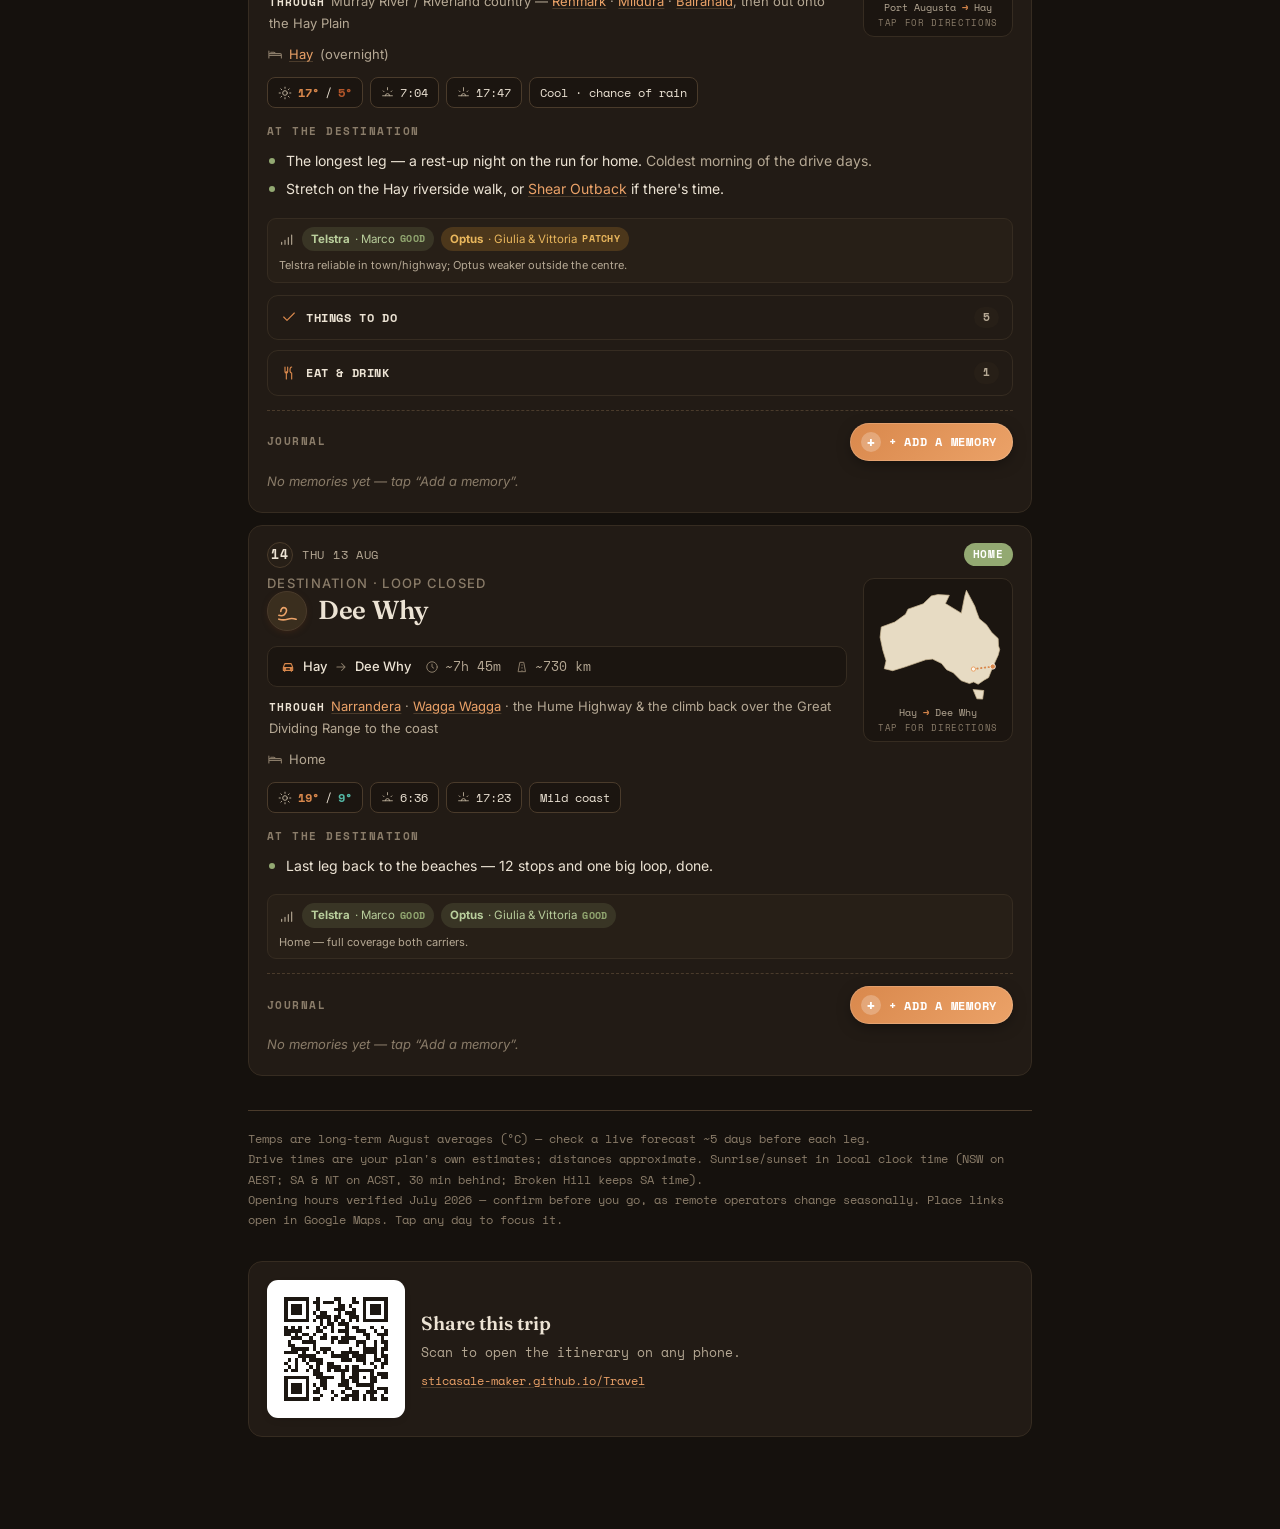
==== commit db396bdf: "Keep the version tag visible (move it into the sticky banner) Once the trip is underway the app auto" ====
--- a/index.html
+++ b/index.html
@@ -29,11 +29,11 @@
       <span class="settings-host" id="settings-host"></span>
       <span class="lang-toggle" id="lang-toggle"></span>
       <span class="sync-status" id="sync-status"><span class="dot"></span></span>
+      <span class="ver-tag" id="app-ver"></span>
       <a id="jump" style="display:none"></a>
     </span>
   </div>
 
-  <div class="app-ver" id="app-ver"></div>
   <div class="app-ver" id="dl-dbg"></div>
 
   <div id="trip-stats" class="trip-stats"></div>
--- a/itinerary.css
+++ b/itinerary.css
@@ -236,10 +236,25 @@
 .notes-head{display:flex; align-items:center; justify-content:space-between; gap:10px;
   margin-bottom:8px;}
 .notes-head h4{margin:0;}
-.add-note-btn{font-family:'Space Mono',monospace; font-size:11px; letter-spacing:.06em;
-  text-transform:uppercase; font-weight:700; color:#fff; background:var(--ochre);
-  border:none; border-radius:20px; padding:6px 13px; cursor:pointer;}
-.add-note-btn:hover{background:var(--ochre-deep);}
+/* "Add a memory" is the primary call to action — deliberately bigger, brighter
+   and unlike every other (flat) button: a gradient pill with a circled + and a
+   soft ochre glow. Repeated below the last post of the day. */
+.add-note-btn{font-family:'Space Mono',monospace; font-size:12px; letter-spacing:.06em;
+  text-transform:uppercase; font-weight:700; color:#fff;
+  background:linear-gradient(135deg, var(--ochre) 0%, var(--ochre-deep) 100%);
+  border:none; border-radius:22px; padding:9px 16px 9px 11px; cursor:pointer;
+  display:inline-flex; align-items:center; gap:8px;
+  box-shadow:0 4px 15px -4px rgba(182,92,36,.6), inset 0 0 0 1px rgba(255,255,255,.14);
+  transition:transform .12s ease, box-shadow .18s ease;}
+.add-note-btn::before{content:"+"; font-size:16px; font-weight:700; line-height:0;
+  width:20px; height:20px; flex:none; display:inline-flex; align-items:center; justify-content:center;
+  background:rgba(255,255,255,.24); border-radius:50%;}
+.add-note-btn:hover{transform:translateY(-1px);
+  box-shadow:0 7px 20px -4px rgba(182,92,36,.8), inset 0 0 0 1px rgba(255,255,255,.2);}
+.add-note-btn:active{transform:translateY(0);}
+.add-note-bottom{width:100%; justify-content:center; margin-top:14px; font-size:13px; padding:13px 18px;
+  border-radius:14px;}
+:root[data-theme="dark"] .add-note-btn{box-shadow:0 4px 16px -4px rgba(0,0,0,.55), inset 0 0 0 1px rgba(255,255,255,.16);}
 
 .note-list{display:flex; flex-direction:column; gap:10px;}
 .note-empty{font-size:13px; color:var(--faint); font-style:italic; padding:2px 0;}
@@ -269,7 +284,7 @@
 
 .note-form{background:var(--focus-bg); border:1px solid var(--line-strong);
   border-radius:10px; padding:12px; margin-top:4px;}
-.note-form textarea{width:100%; min-height:74px; resize:vertical;
+.note-form textarea{width:100%; min-height:222px; resize:vertical;
   font-family:'Inter',sans-serif; font-size:15px; line-height:1.5; color:var(--ink);
   background:var(--paper); border:1px solid var(--line-strong); border-radius:8px;
   padding:9px 11px;}
@@ -380,6 +395,10 @@
 
 .app-ver{text-align:center; font-family:'Space Mono',monospace; font-size:10px; letter-spacing:.05em;
   color:var(--faint); padding:2px 0 0;}
+/* Version tag lives inside the sticky banner so it stays visible even after the
+   app auto-scrolls to today's day. Inherits the banner's light text. */
+.ver-tag{font-family:'Space Mono',monospace; font-size:9px; letter-spacing:.05em;
+  opacity:.55; align-self:center; white-space:nowrap;}
 
 /* ---- Appearance settings: gear + popover ---- */
 .settings-host{position:relative; display:inline-flex; align-items:center;}
@@ -420,6 +439,42 @@
 :root[data-theme="dark"] .place-feat{background:#3A2E1E; border-color:var(--line-strong); color:var(--ochre-deep);}
 :root[data-theme="dark"] .day.camp .place-feat{background:#3E3016;}
 :root[data-theme="dark"] img{filter:brightness(.92);}
+/* Dark mode: repaint every panel that hardcodes a light (camp-cream) background,
+   otherwise the now-light text lands on a pale surface and is unreadable. */
+:root[data-theme="dark"] .day.camp .drive,
+:root[data-theme="dark"] .day.camp .chip,
+:root[data-theme="dark"] .day.camp .daymap,
+:root[data-theme="dark"] .day.camp .note-card,
+:root[data-theme="dark"] .day.camp .coverage,
+:root[data-theme="dark"] .day.camp .rt-where,
+:root[data-theme="dark"] .day.camp details.ex{background:#2b2113; border-color:var(--camp-line);}
+:root[data-theme="dark"] .day.focus.camp{background:#241c10;}
+:root[data-theme="dark"] .day.camp .dnum .n,
+:root[data-theme="dark"] .day.camp .hl{background:#3a2e15; color:var(--camp-ink);}
+:root[data-theme="dark"] .ms-chip.on{background:#2b2113; color:var(--ink);}
+:root[data-theme="dark"] .day-warn{background:#2f2410; border-color:var(--camp-line);}
+:root[data-theme="dark"] .drive-link{background:#2b2113; border-color:var(--camp-line);}
+:root[data-theme="dark"] .drive-link:hover{background:#352815;}
+/* Banner sits on near-black in dark mode, but these children use var(--paper)
+   (dark) as their text colour — repaint them light so links/labels are legible. */
+:root[data-theme="dark"] .banner a,
+:root[data-theme="dark"] .profile-chip .pname,
+:root[data-theme="dark"] .sync-status{color:#ECE3D4;}
+:root[data-theme="dark"] .pill.camp{color:#F0E4C8;}
+/* Empty-star track was near-invisible on the dark card; lift it to a visible grey. */
+:root[data-theme="dark"] .stars .s-b{color:#6E6049;}
+/* Belt-and-braces: never let a bare button fall back to black text on dark. */
+:root[data-theme="dark"] .react{color:var(--ink);}
+/* Coverage badges: light-on-tint dark text → readable light text on dark tint. */
+:root[data-theme="dark"] .cov-good{background:rgba(147,169,114,.16); color:#B9CE9C;}
+:root[data-theme="dark"] .cov-good .cov-lvl{color:#93A972;}
+:root[data-theme="dark"] .cov-patchy{background:rgba(224,152,46,.20); color:#E8B65C;}
+:root[data-theme="dark"] .cov-patchy .cov-lvl{color:#E8B65C;}
+:root[data-theme="dark"] .cov-none{background:rgba(200,116,74,.22); color:#E6A483;}
+:root[data-theme="dark"] .cov-none .cov-lvl{color:#E6A483;}
+/* Note badges that hardcode pale chips. */
+:root[data-theme="dark"] .note-badge.pending{background:#3a2e15; color:var(--camp-ink); border-color:var(--camp-line);}
+:root[data-theme="dark"] .note-badge.tr{background:#26302a; color:#B9CE9C; border-color:#3a4a34;}
 
 /* ---- Stargazing card (camp nights): moon phase, darkness, sky events ---- */
 .stargaze{margin:12px 0; padding:13px 15px; border-radius:12px; color:#ECE7FF;
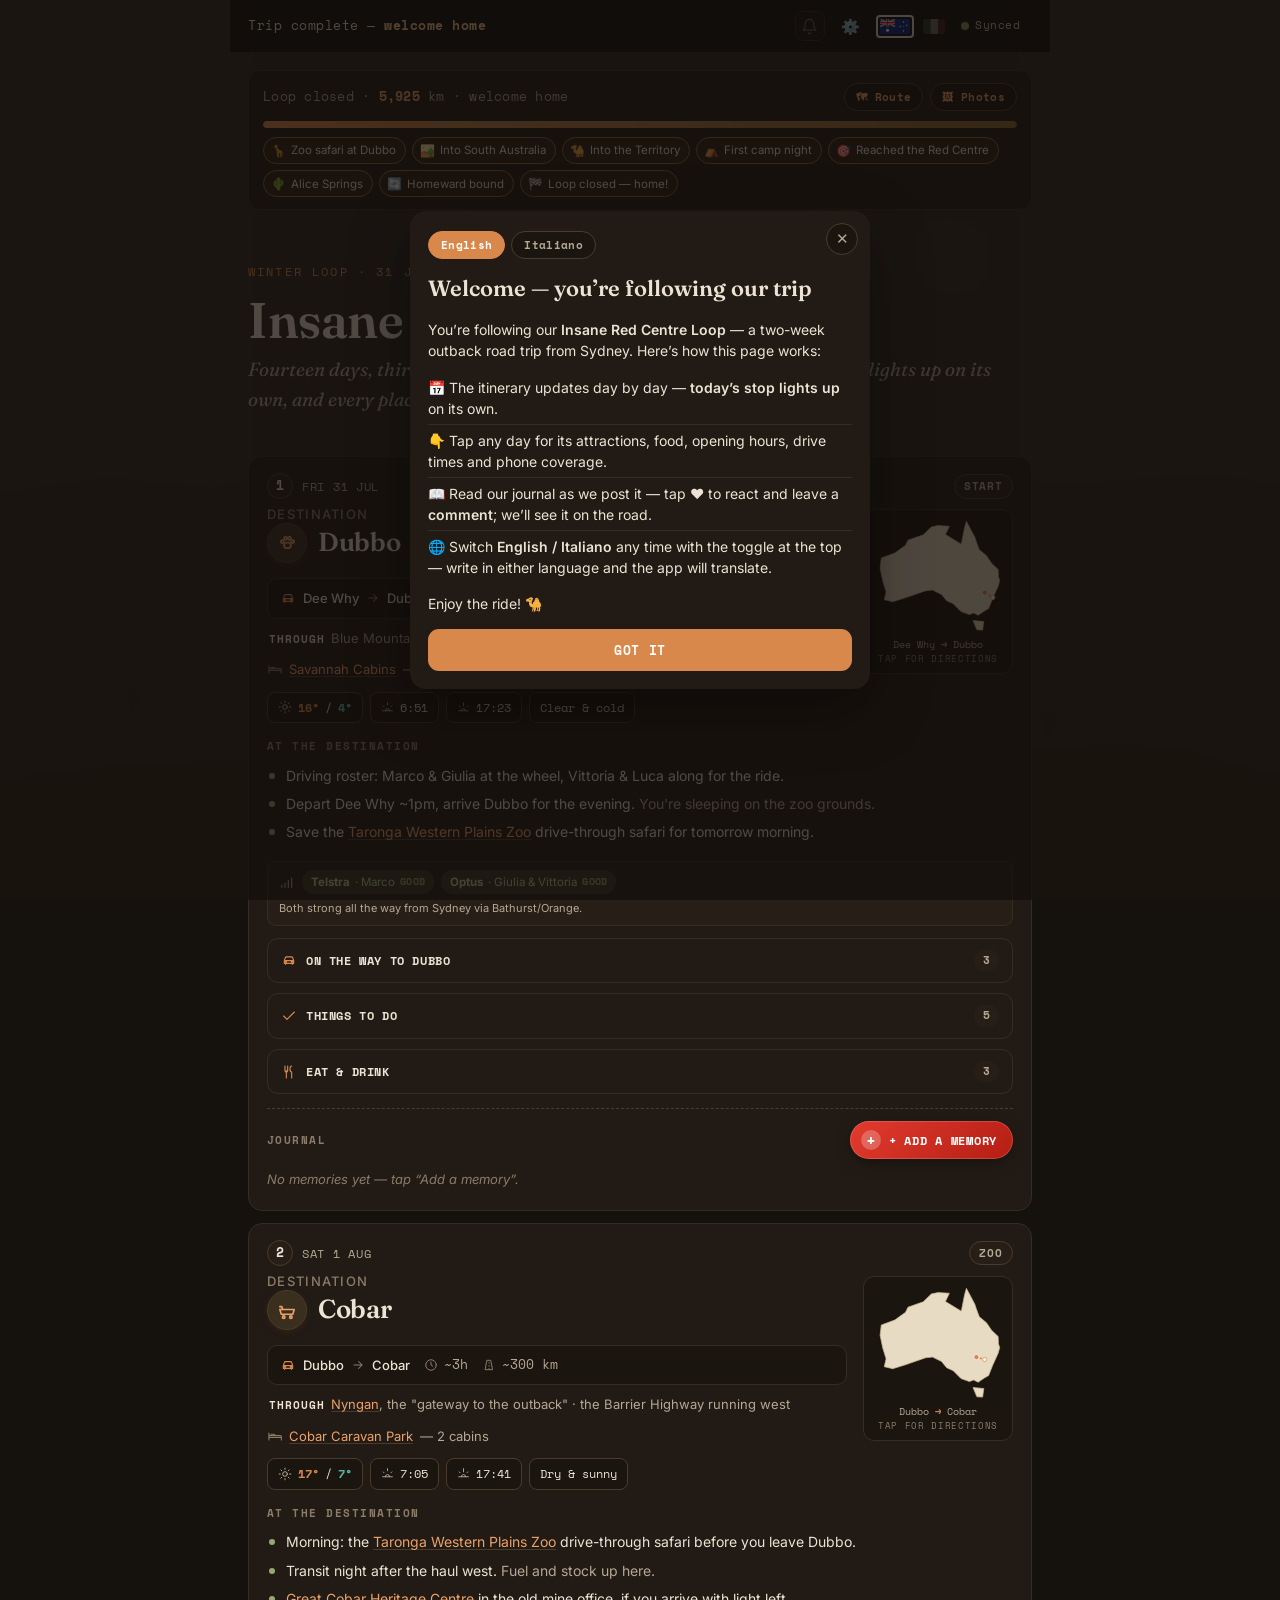
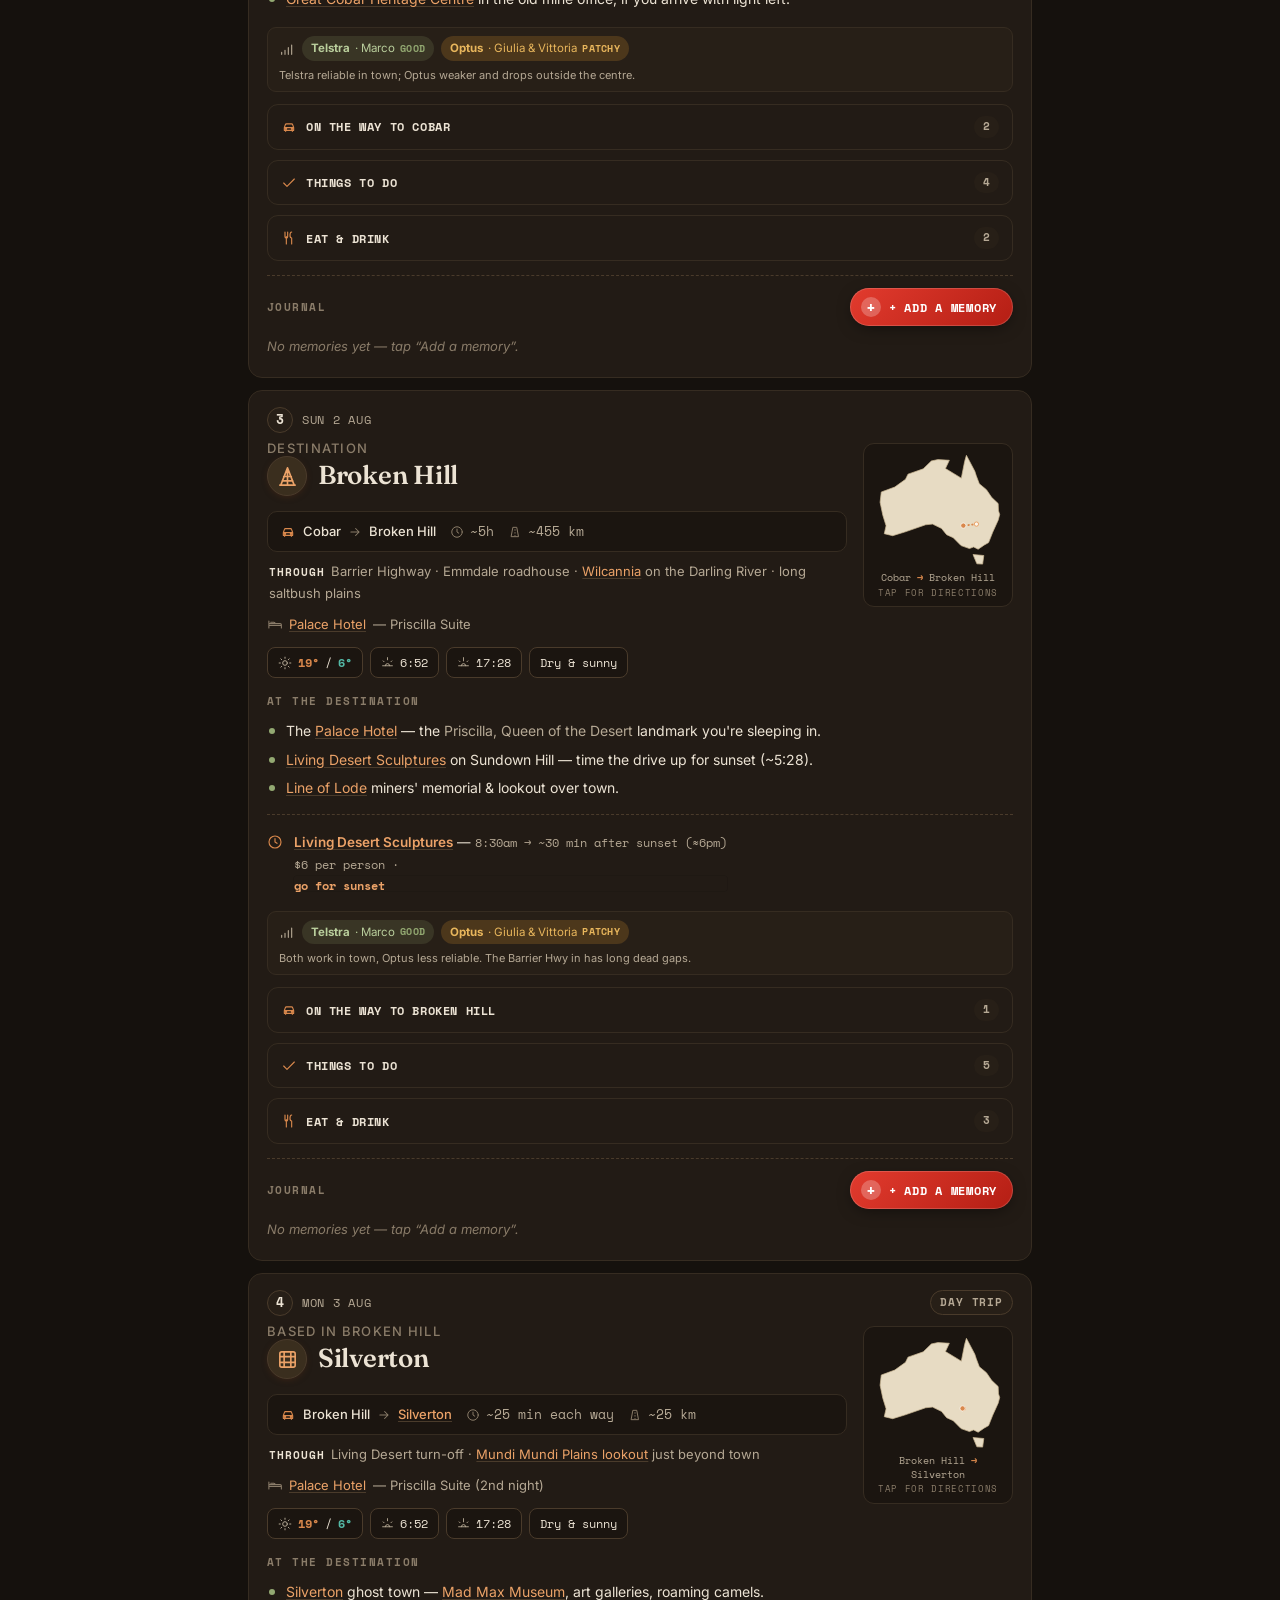
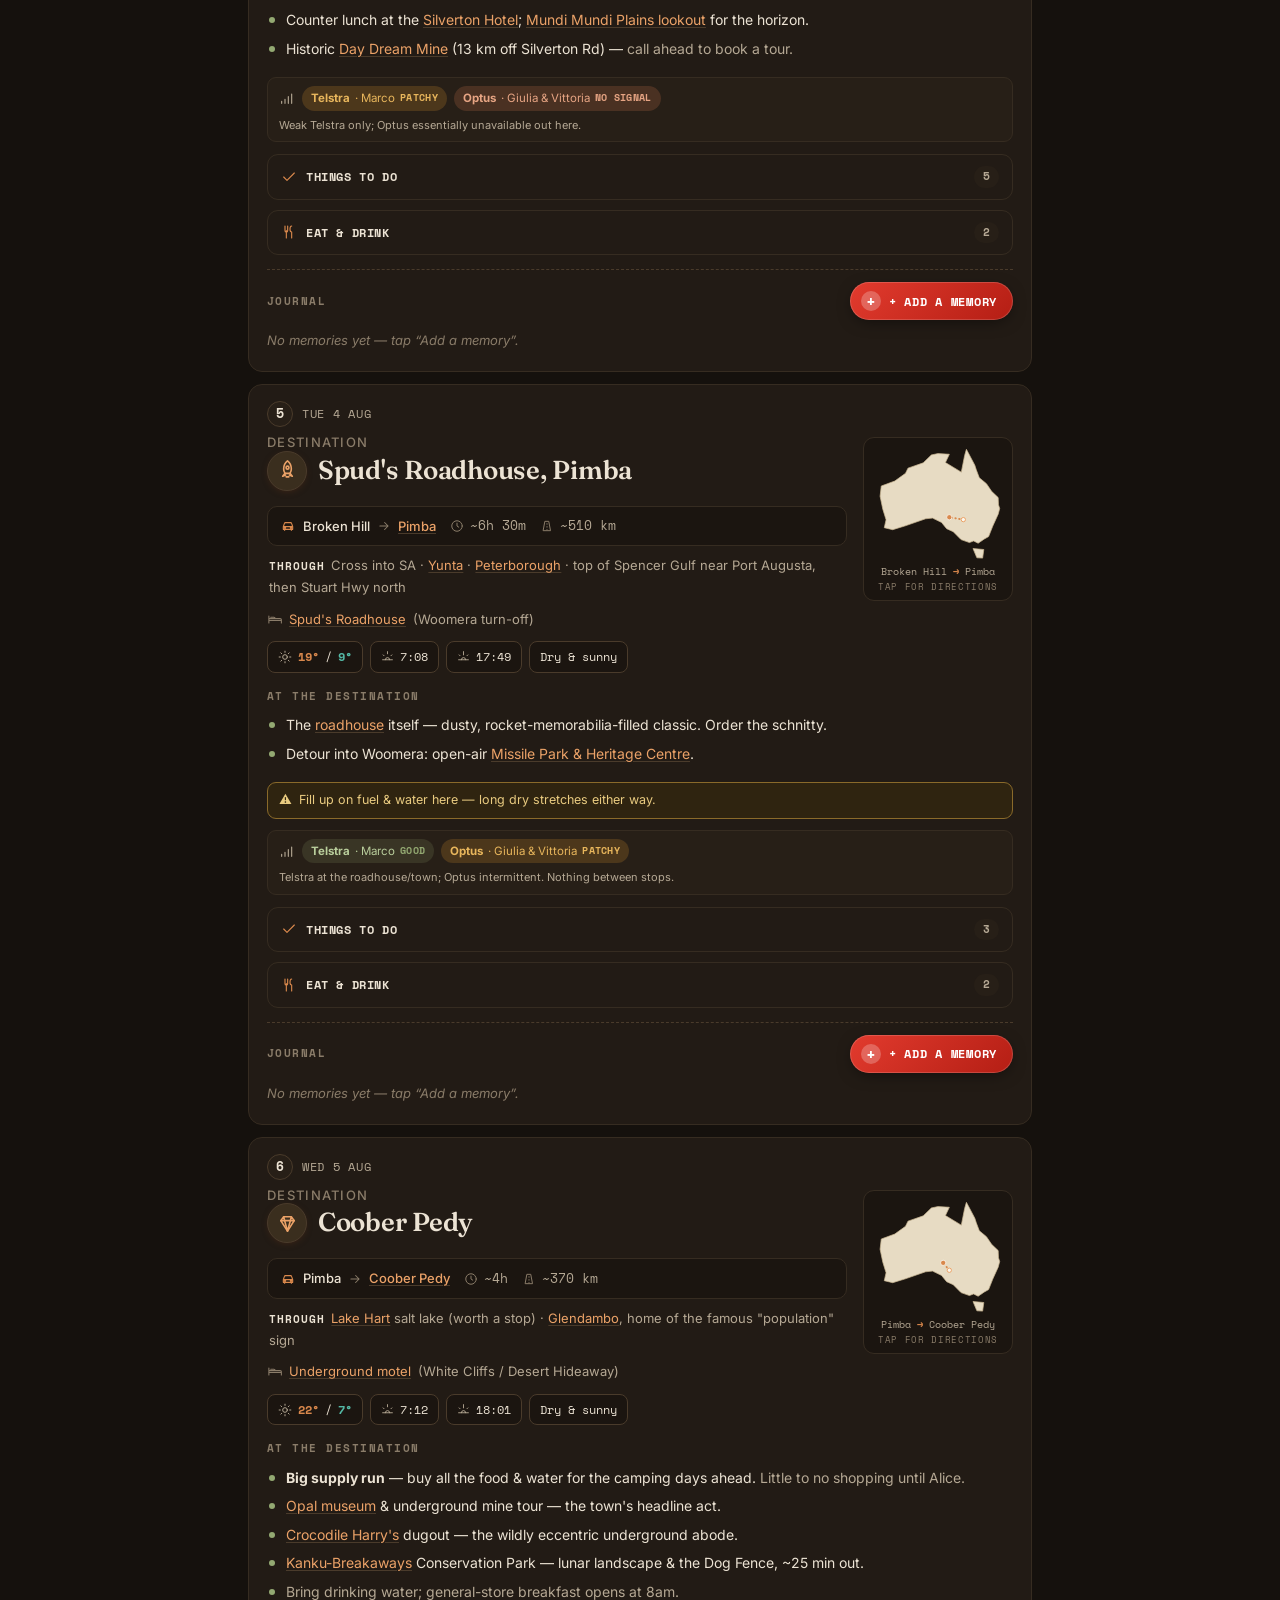
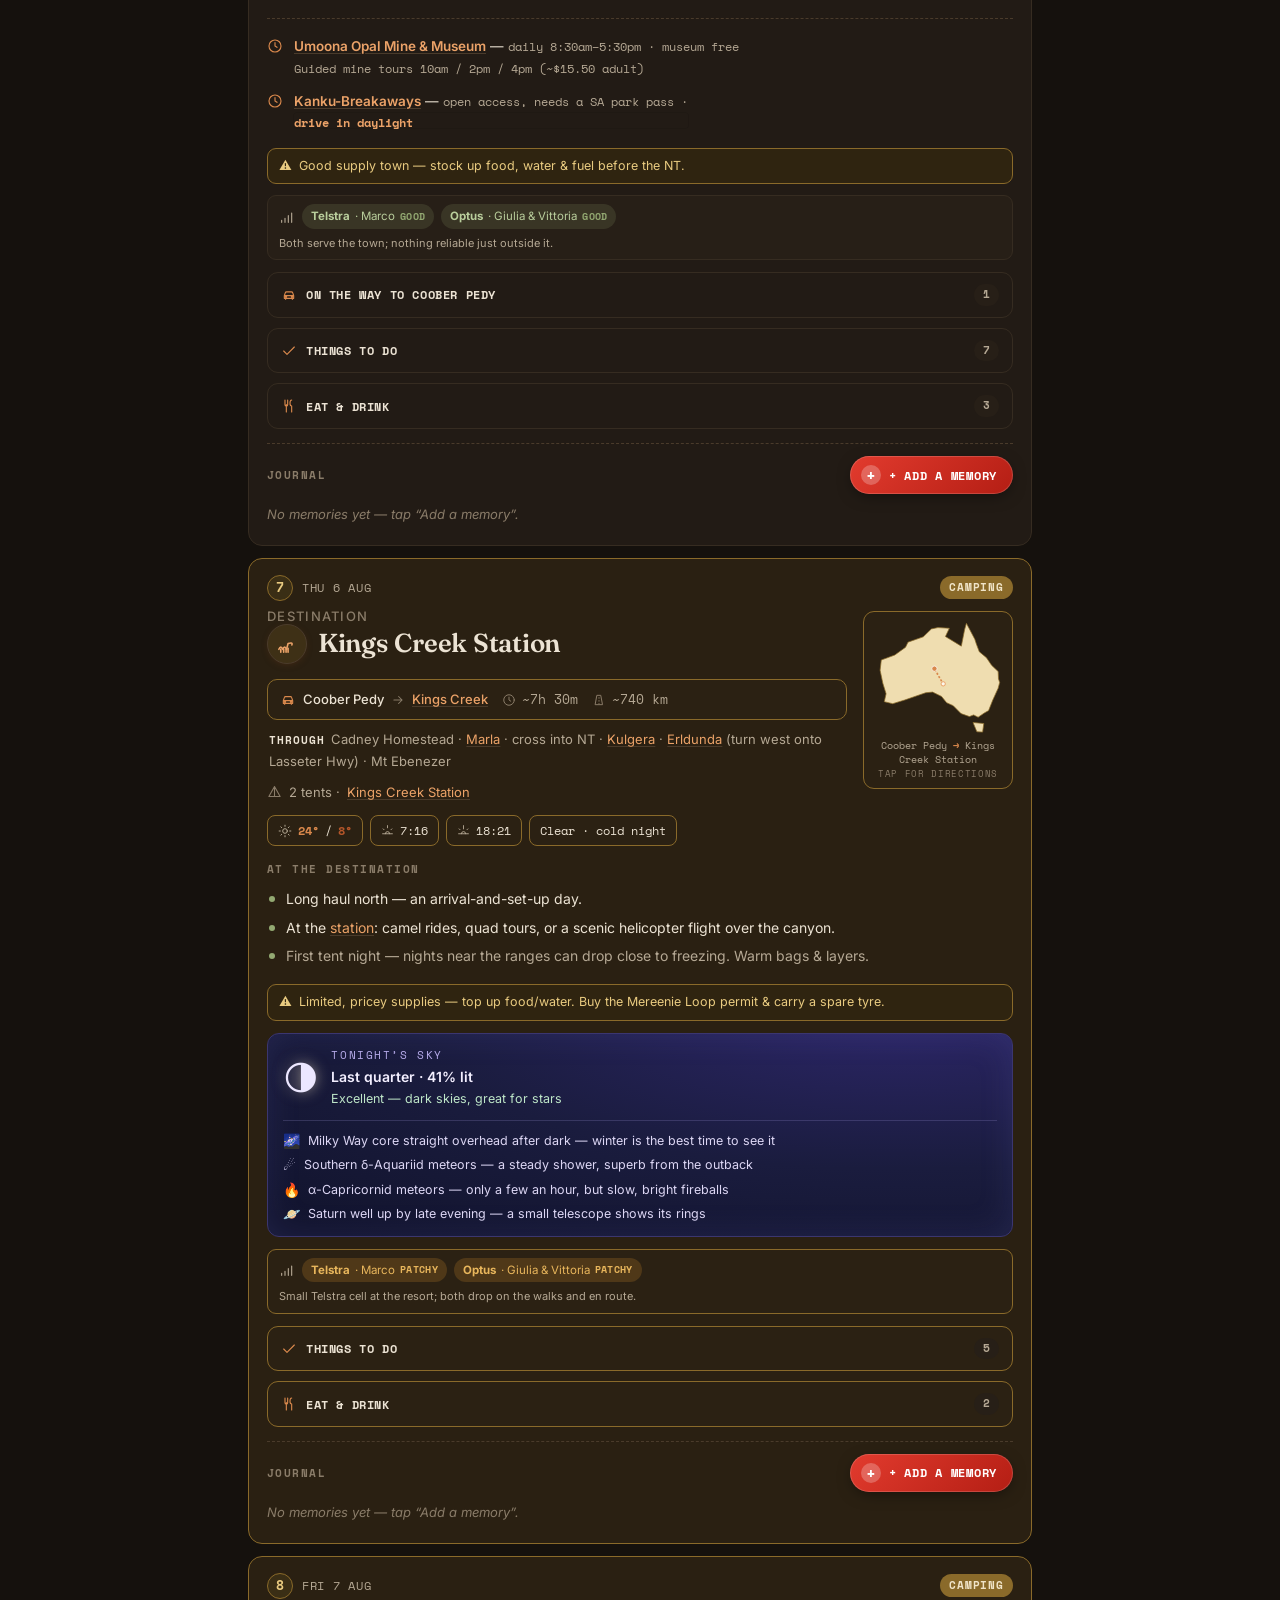
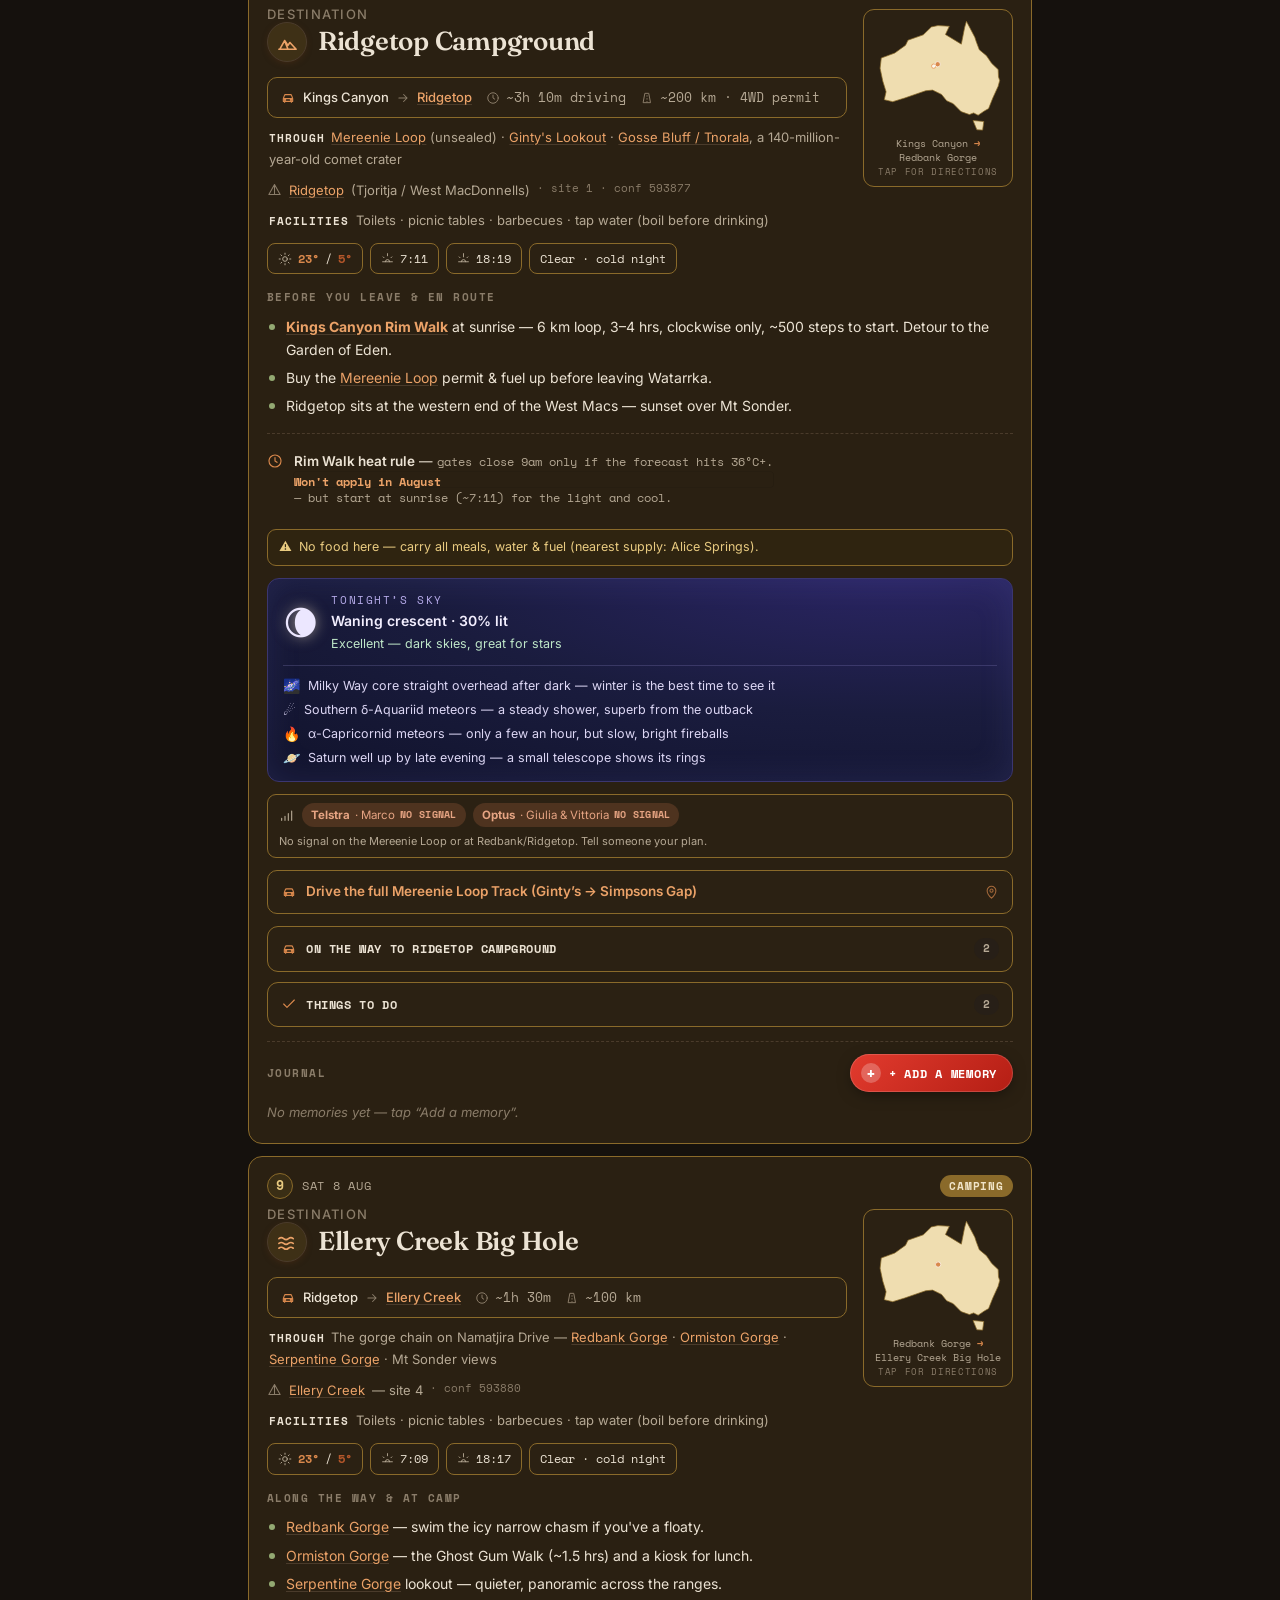
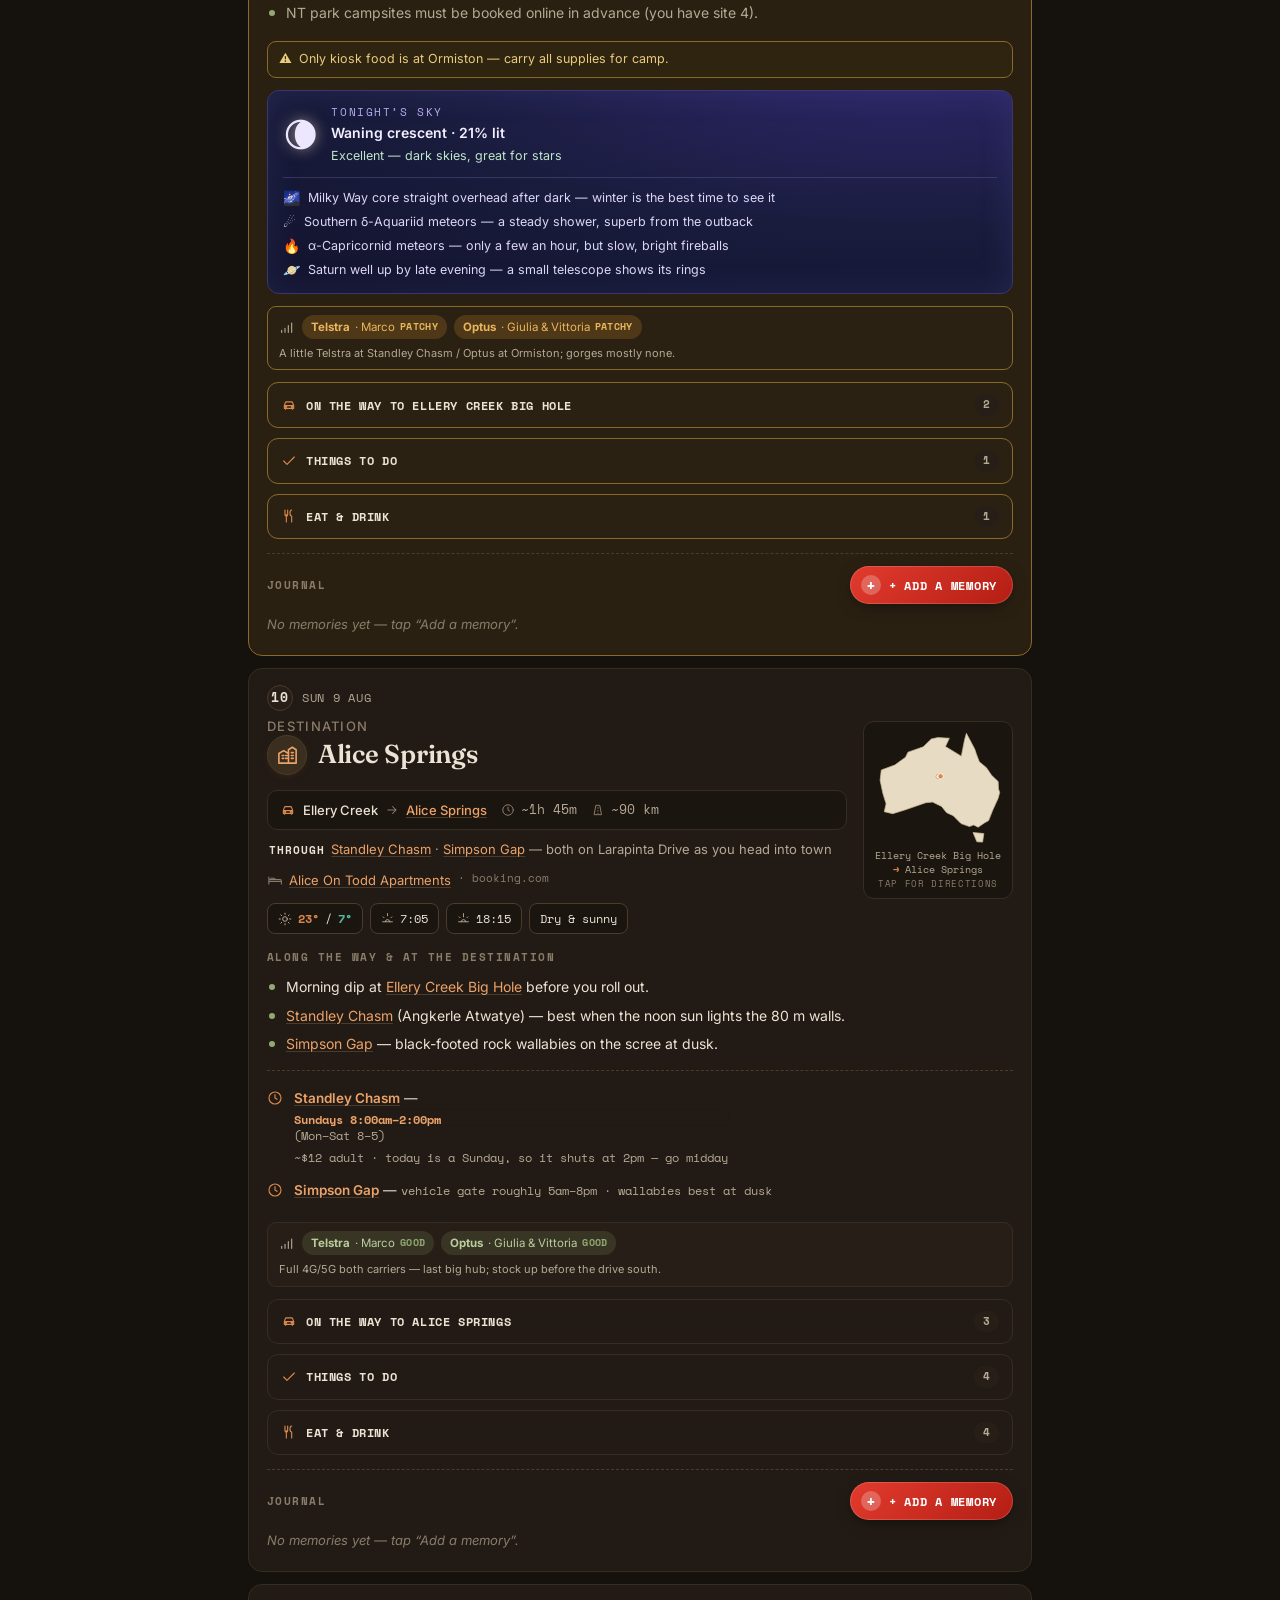
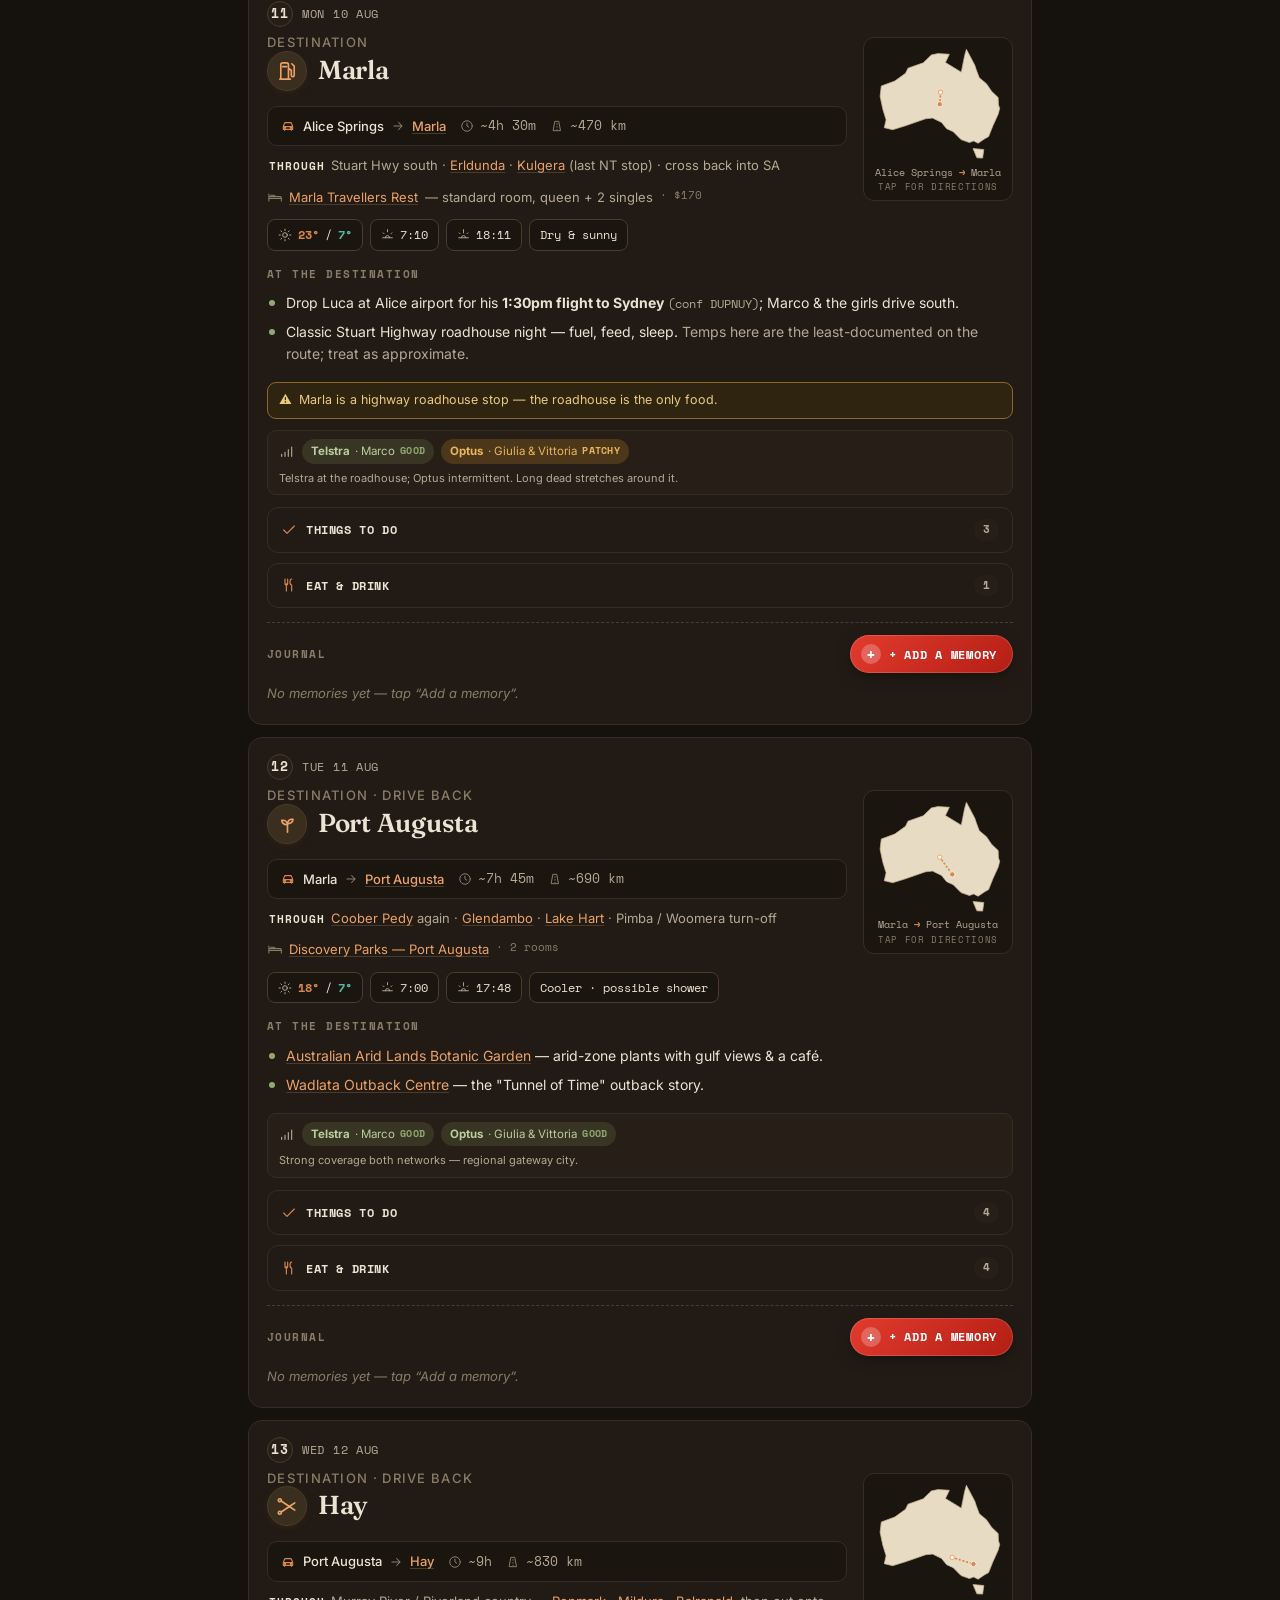
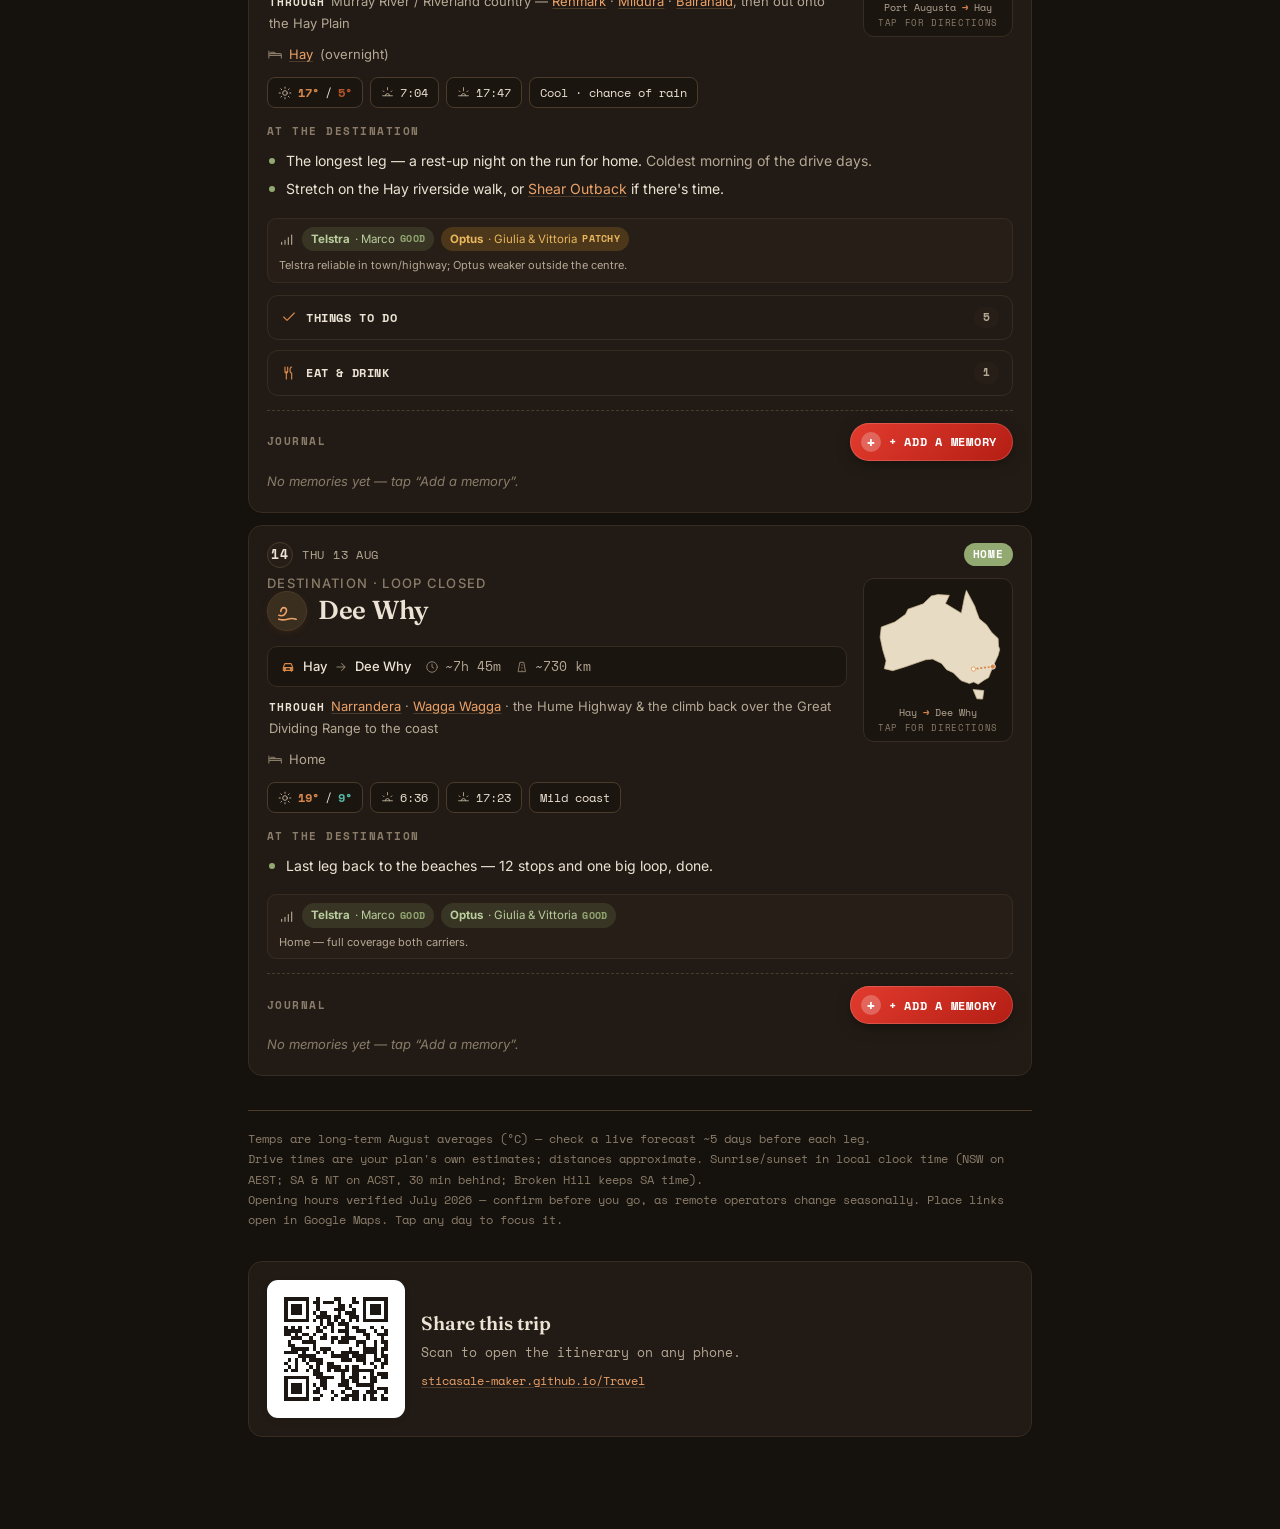
==== commit cb4202b4: "Auto-reload when a new version takes over The version tag reads live from the active worker, so it c" ====
--- a/index.html
+++ b/index.html
@@ -75,6 +75,15 @@
   window.addEventListener('load', function () {
     navigator.serviceWorker.register('sw.js').catch(function () {});
   });
+  // If a page already has a controller, a controllerchange means a NEW version
+  // just took over — reload once so the visible CSS/JS match the new version
+  // (otherwise the version tag can read ahead of the still-cached assets).
+  if (navigator.serviceWorker.controller) {
+    var _refreshing = false;
+    navigator.serviceWorker.addEventListener('controllerchange', function () {
+      if (_refreshing) return; _refreshing = true; window.location.reload();
+    });
+  }
   var _v = document.getElementById('app-ver');
   navigator.serviceWorker.addEventListener('message', function (e) {
     if (e.data && e.data.type === 'version' && _v) _v.textContent = String(e.data.version || '').replace('outback-loop-', '');
--- a/itinerary.css
+++ b/itinerary.css
@@ -241,16 +241,16 @@
    soft ochre glow. Repeated below the last post of the day. */
 .add-note-btn{font-family:'Space Mono',monospace; font-size:12px; letter-spacing:.06em;
   text-transform:uppercase; font-weight:700; color:#fff;
-  background:linear-gradient(135deg, var(--ochre) 0%, var(--ochre-deep) 100%);
+  background:linear-gradient(135deg, #E23B2E 0%, #B41E14 100%);
   border:none; border-radius:22px; padding:9px 16px 9px 11px; cursor:pointer;
   display:inline-flex; align-items:center; gap:8px;
-  box-shadow:0 4px 15px -4px rgba(182,92,36,.6), inset 0 0 0 1px rgba(255,255,255,.14);
+  box-shadow:0 4px 15px -4px rgba(196,40,26,.65), inset 0 0 0 1px rgba(255,255,255,.16);
   transition:transform .12s ease, box-shadow .18s ease;}
 .add-note-btn::before{content:"+"; font-size:16px; font-weight:700; line-height:0;
   width:20px; height:20px; flex:none; display:inline-flex; align-items:center; justify-content:center;
   background:rgba(255,255,255,.24); border-radius:50%;}
 .add-note-btn:hover{transform:translateY(-1px);
-  box-shadow:0 7px 20px -4px rgba(182,92,36,.8), inset 0 0 0 1px rgba(255,255,255,.2);}
+  box-shadow:0 7px 20px -4px rgba(196,40,26,.85), inset 0 0 0 1px rgba(255,255,255,.22);}
 .add-note-btn:active{transform:translateY(0);}
 .add-note-bottom{width:100%; justify-content:center; margin-top:14px; font-size:13px; padding:13px 18px;
   border-radius:14px;}
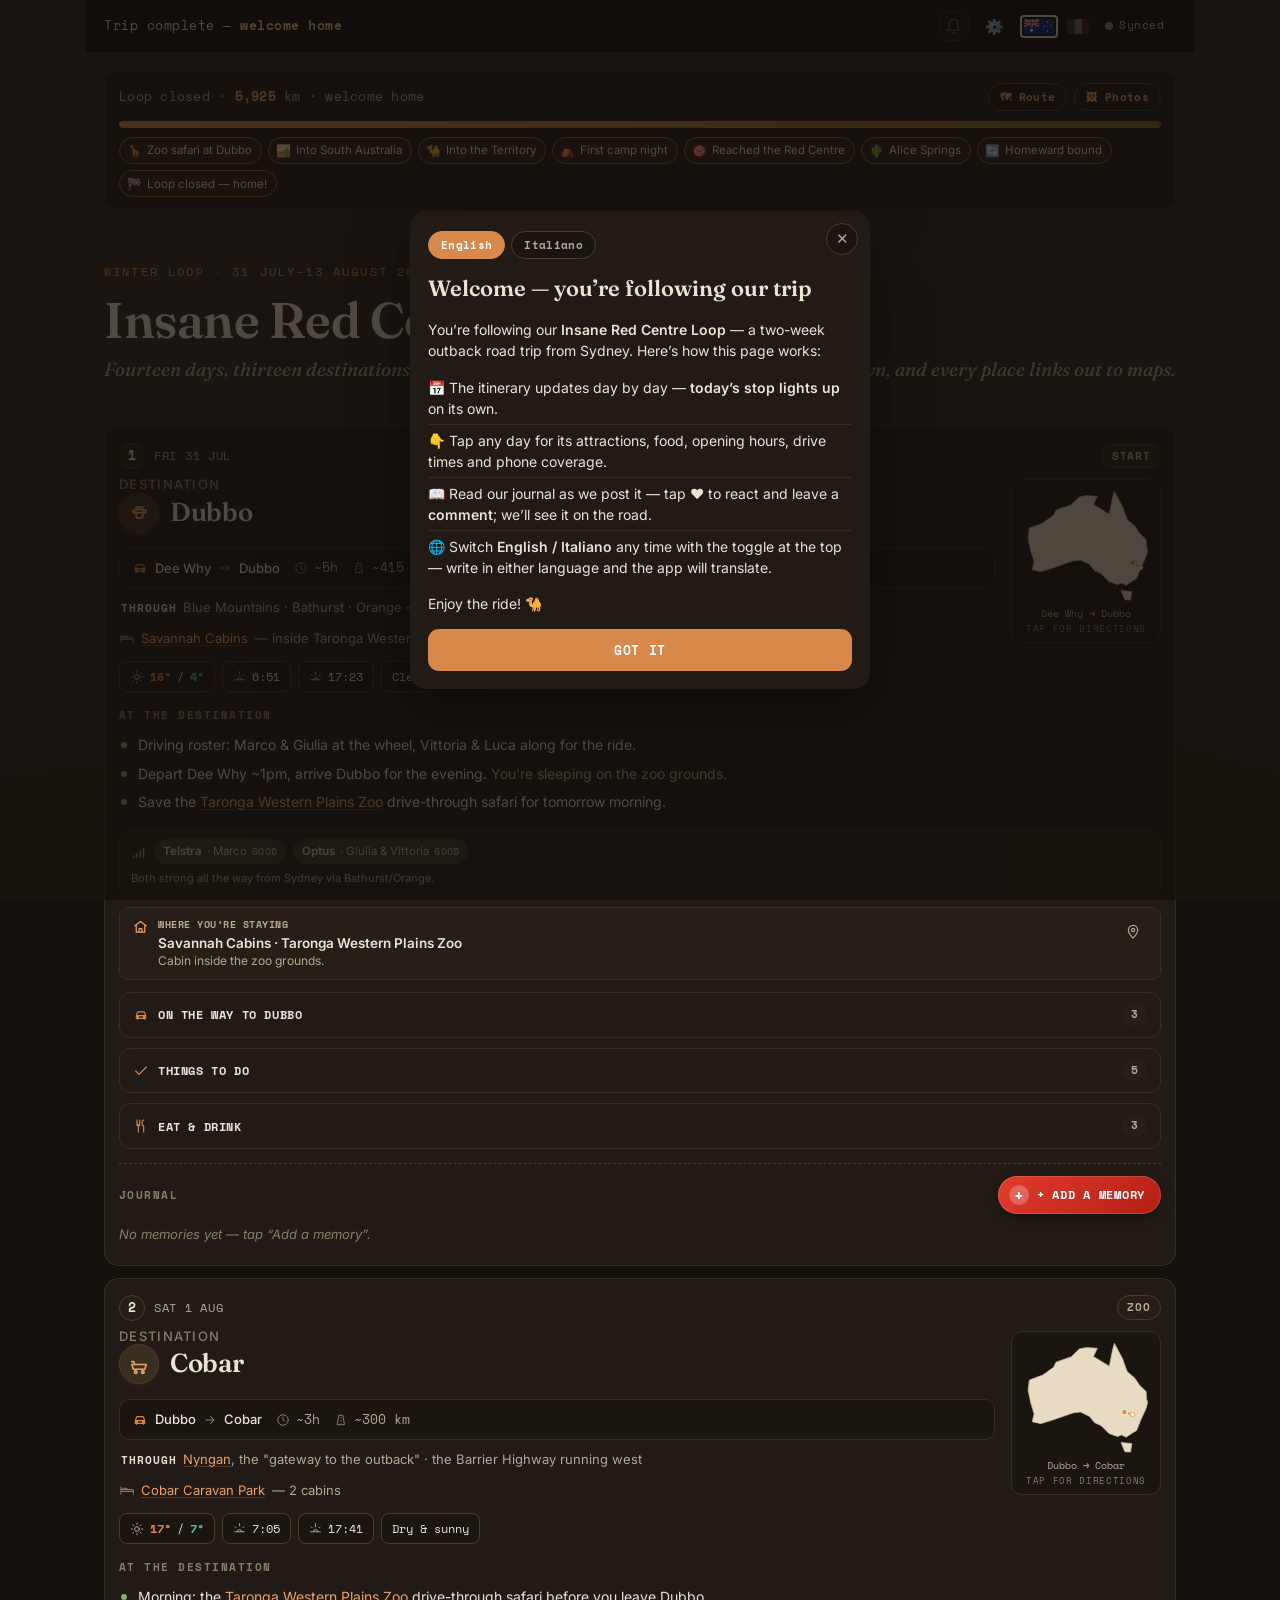
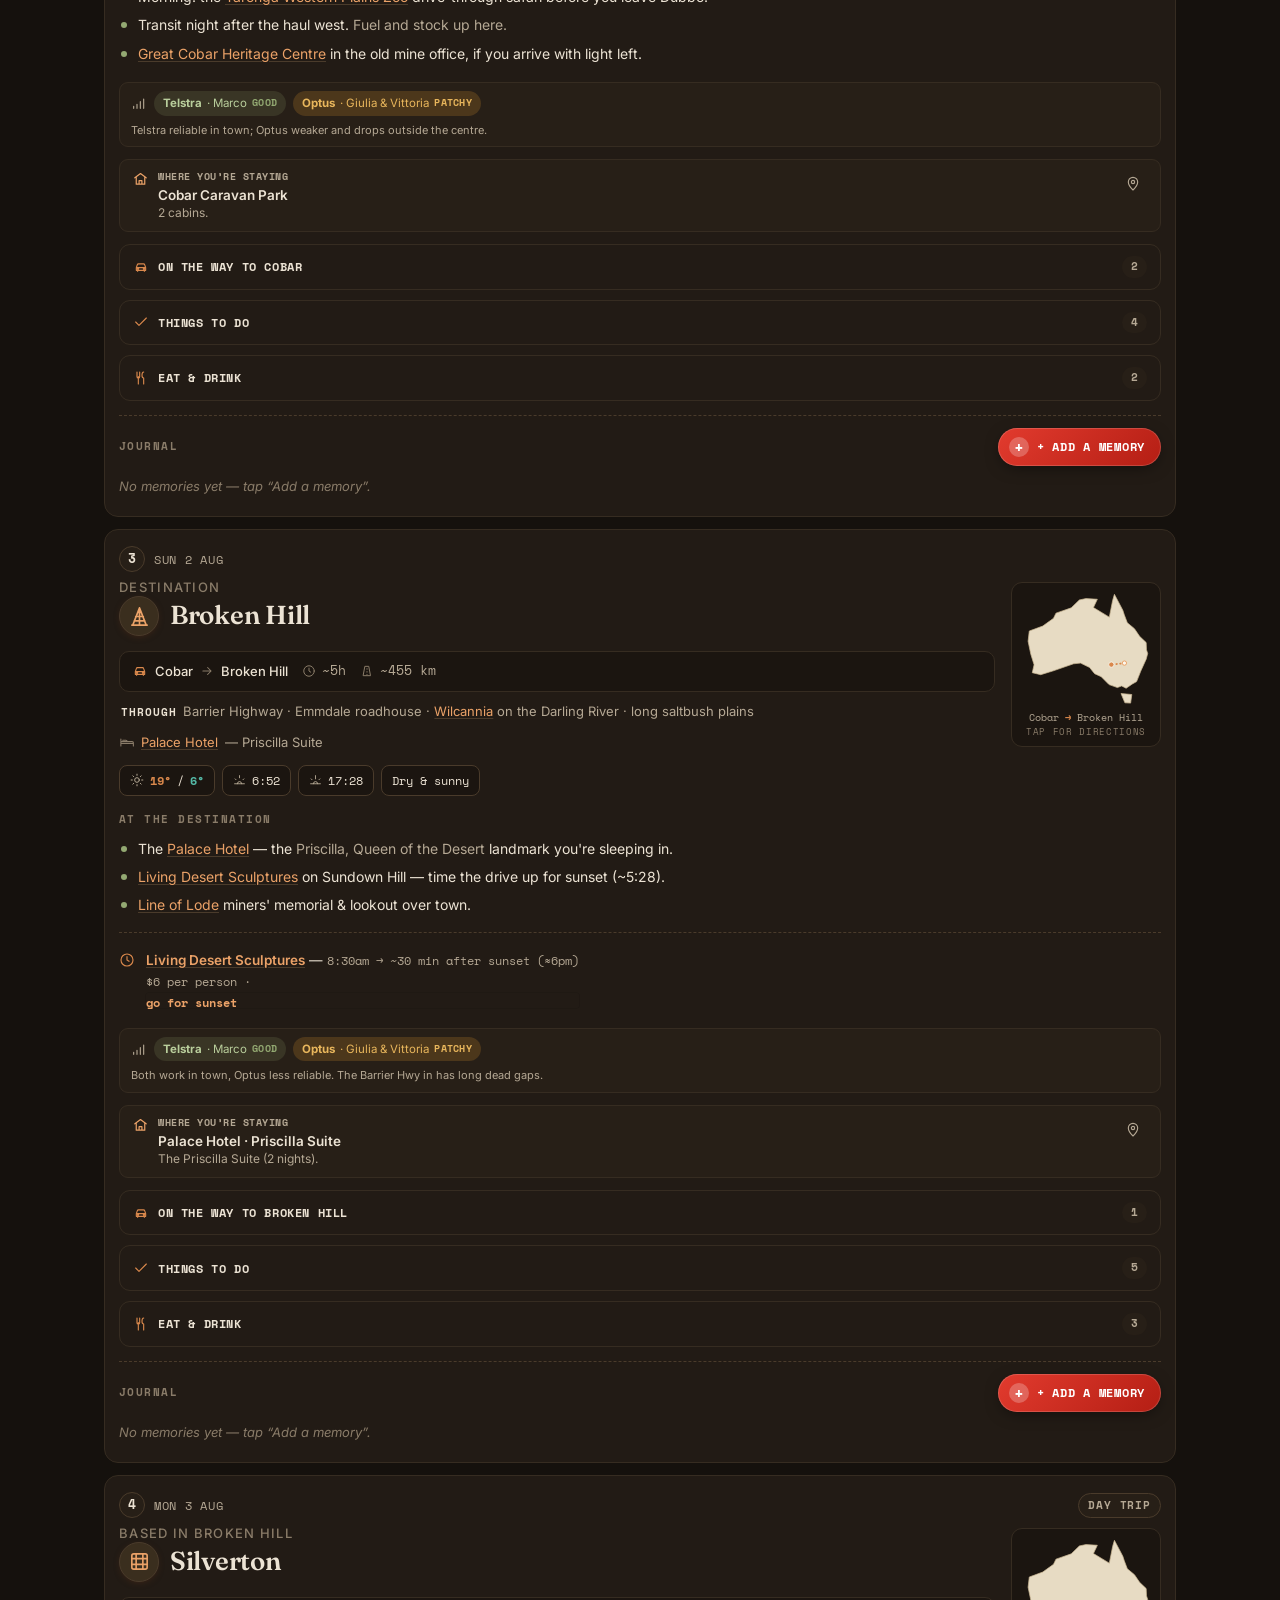
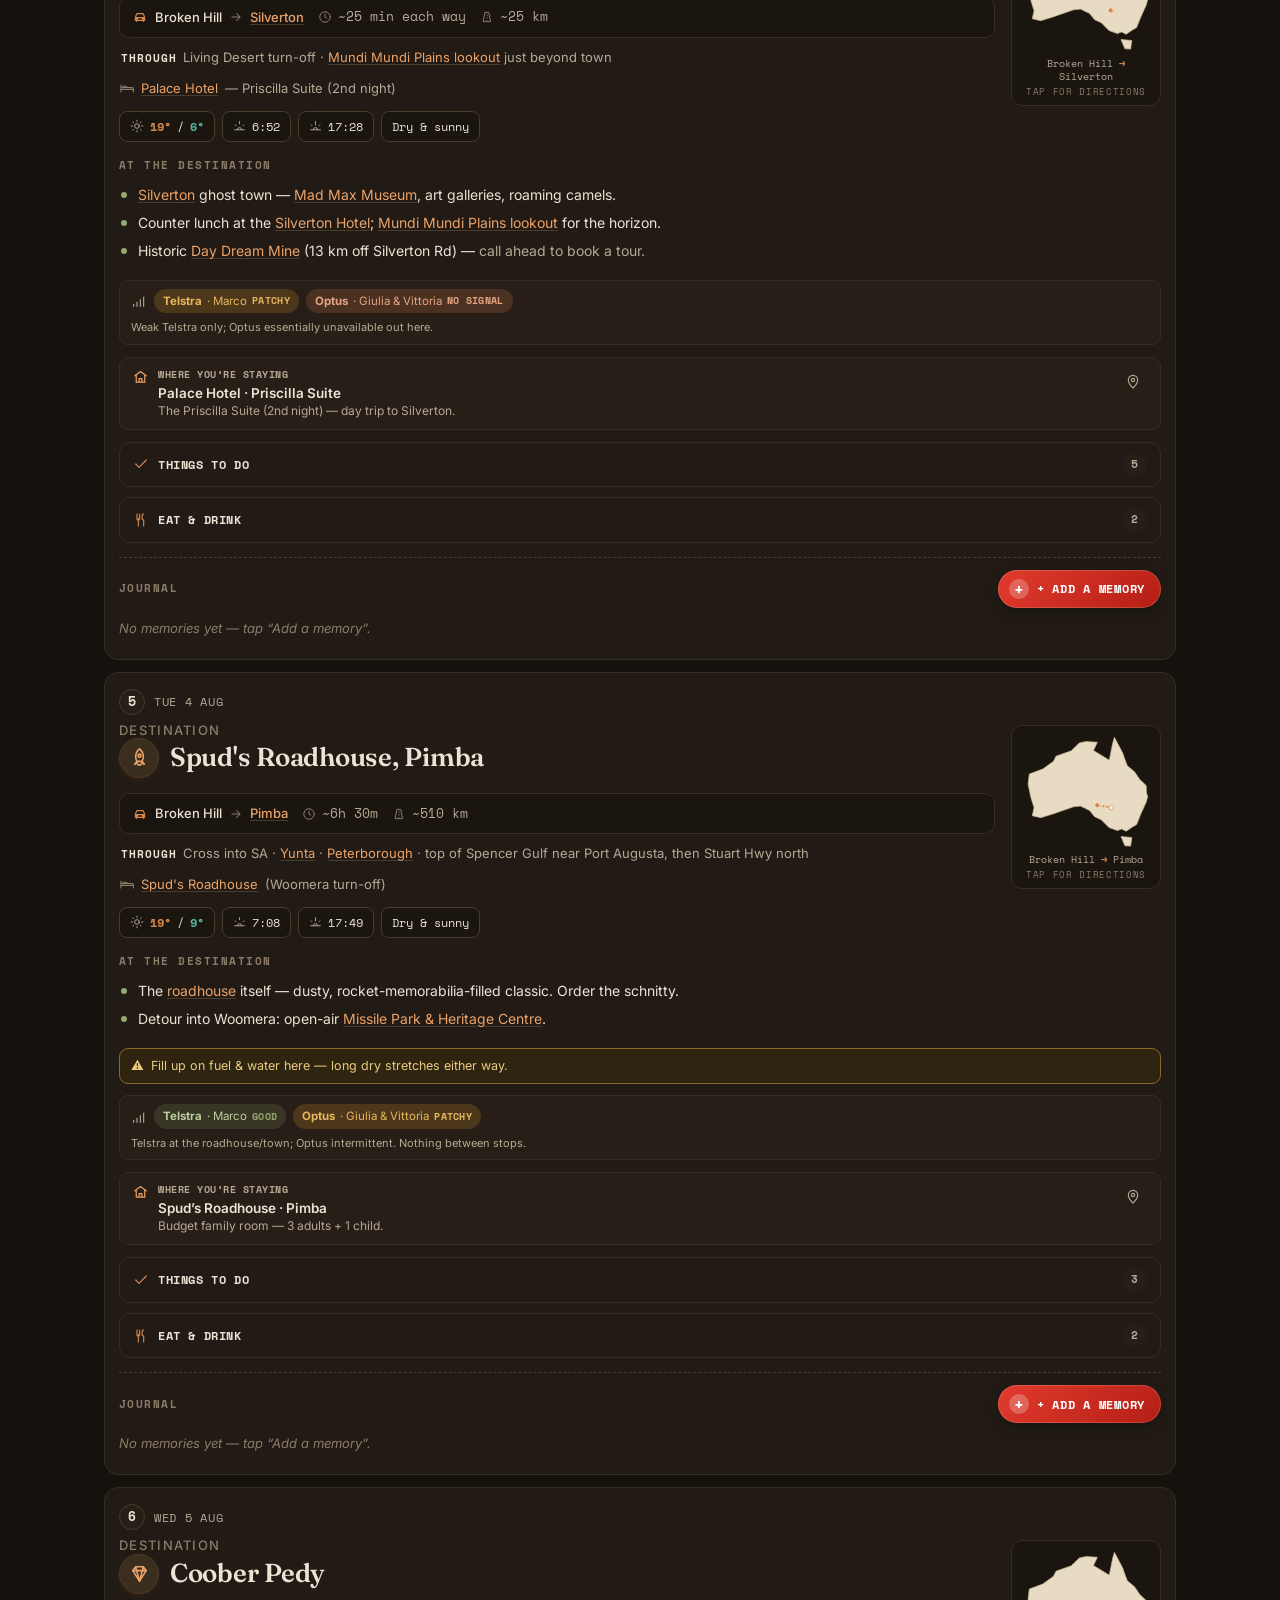
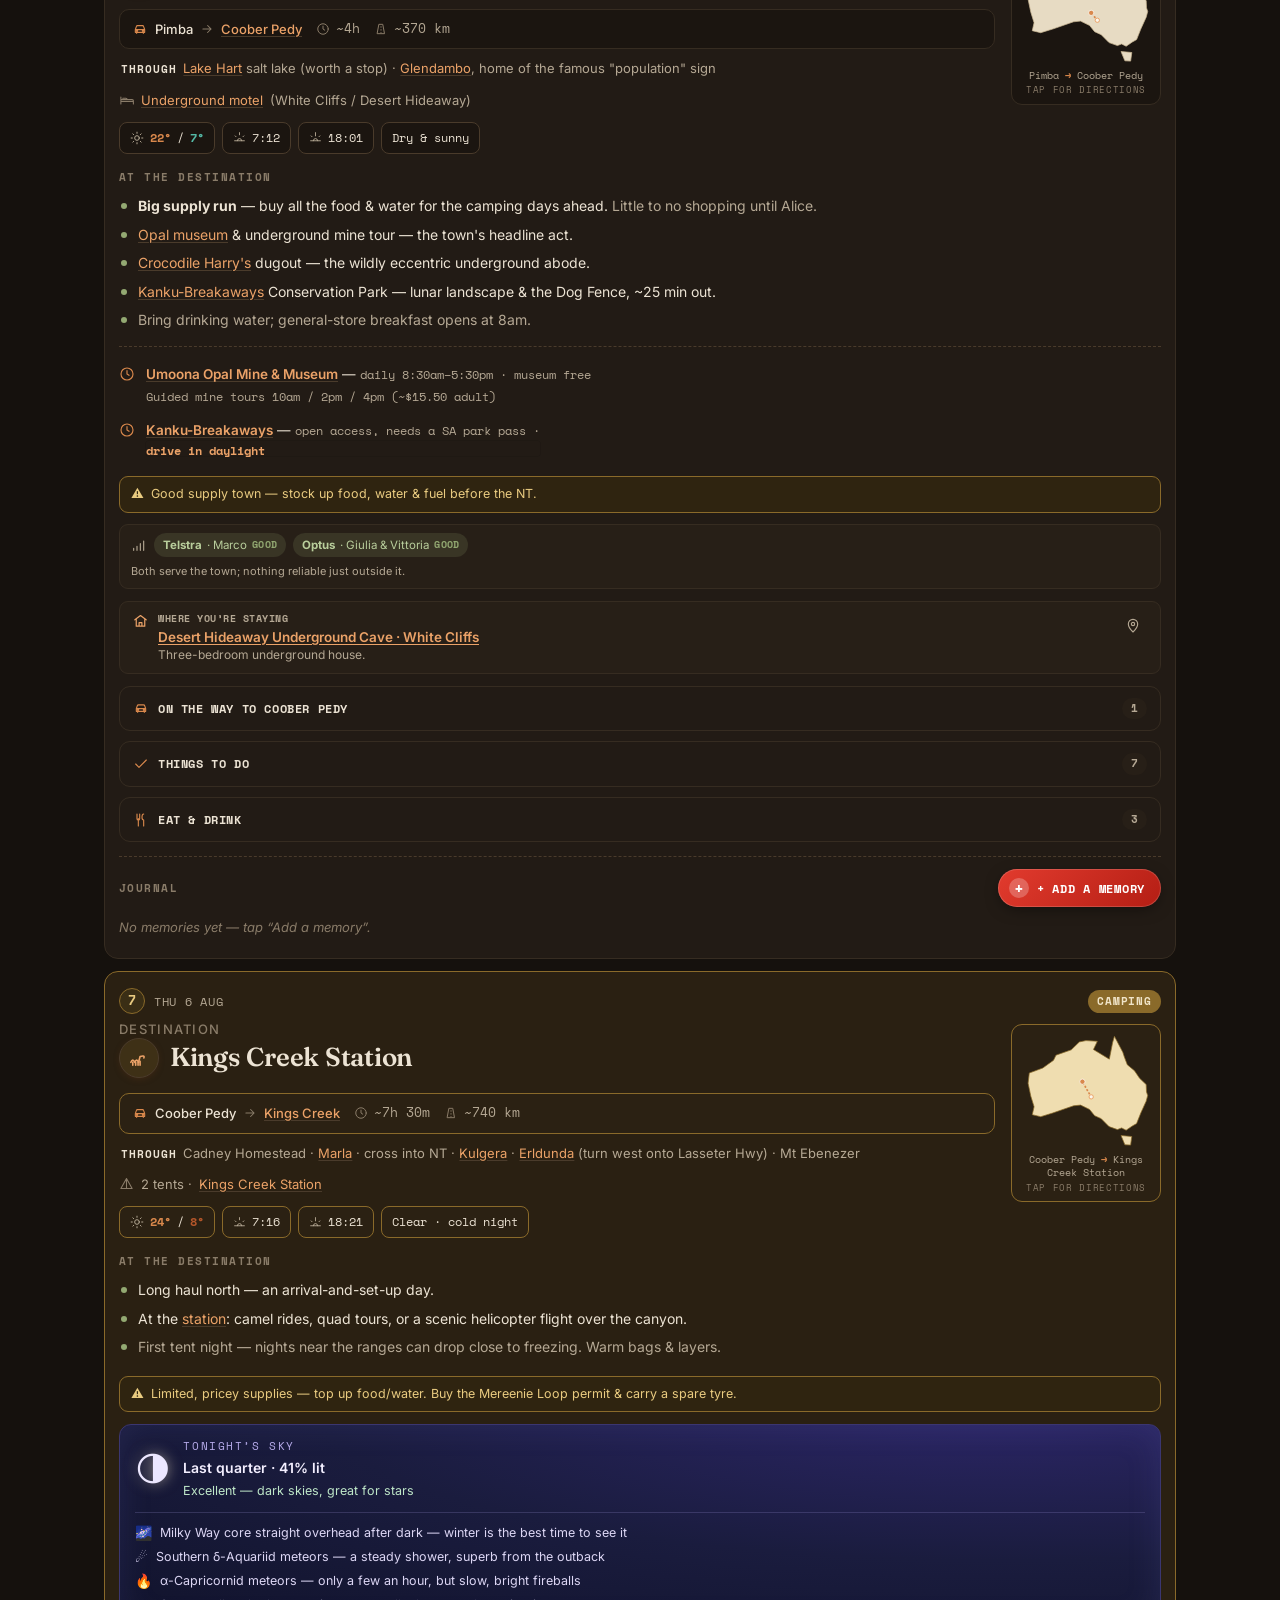
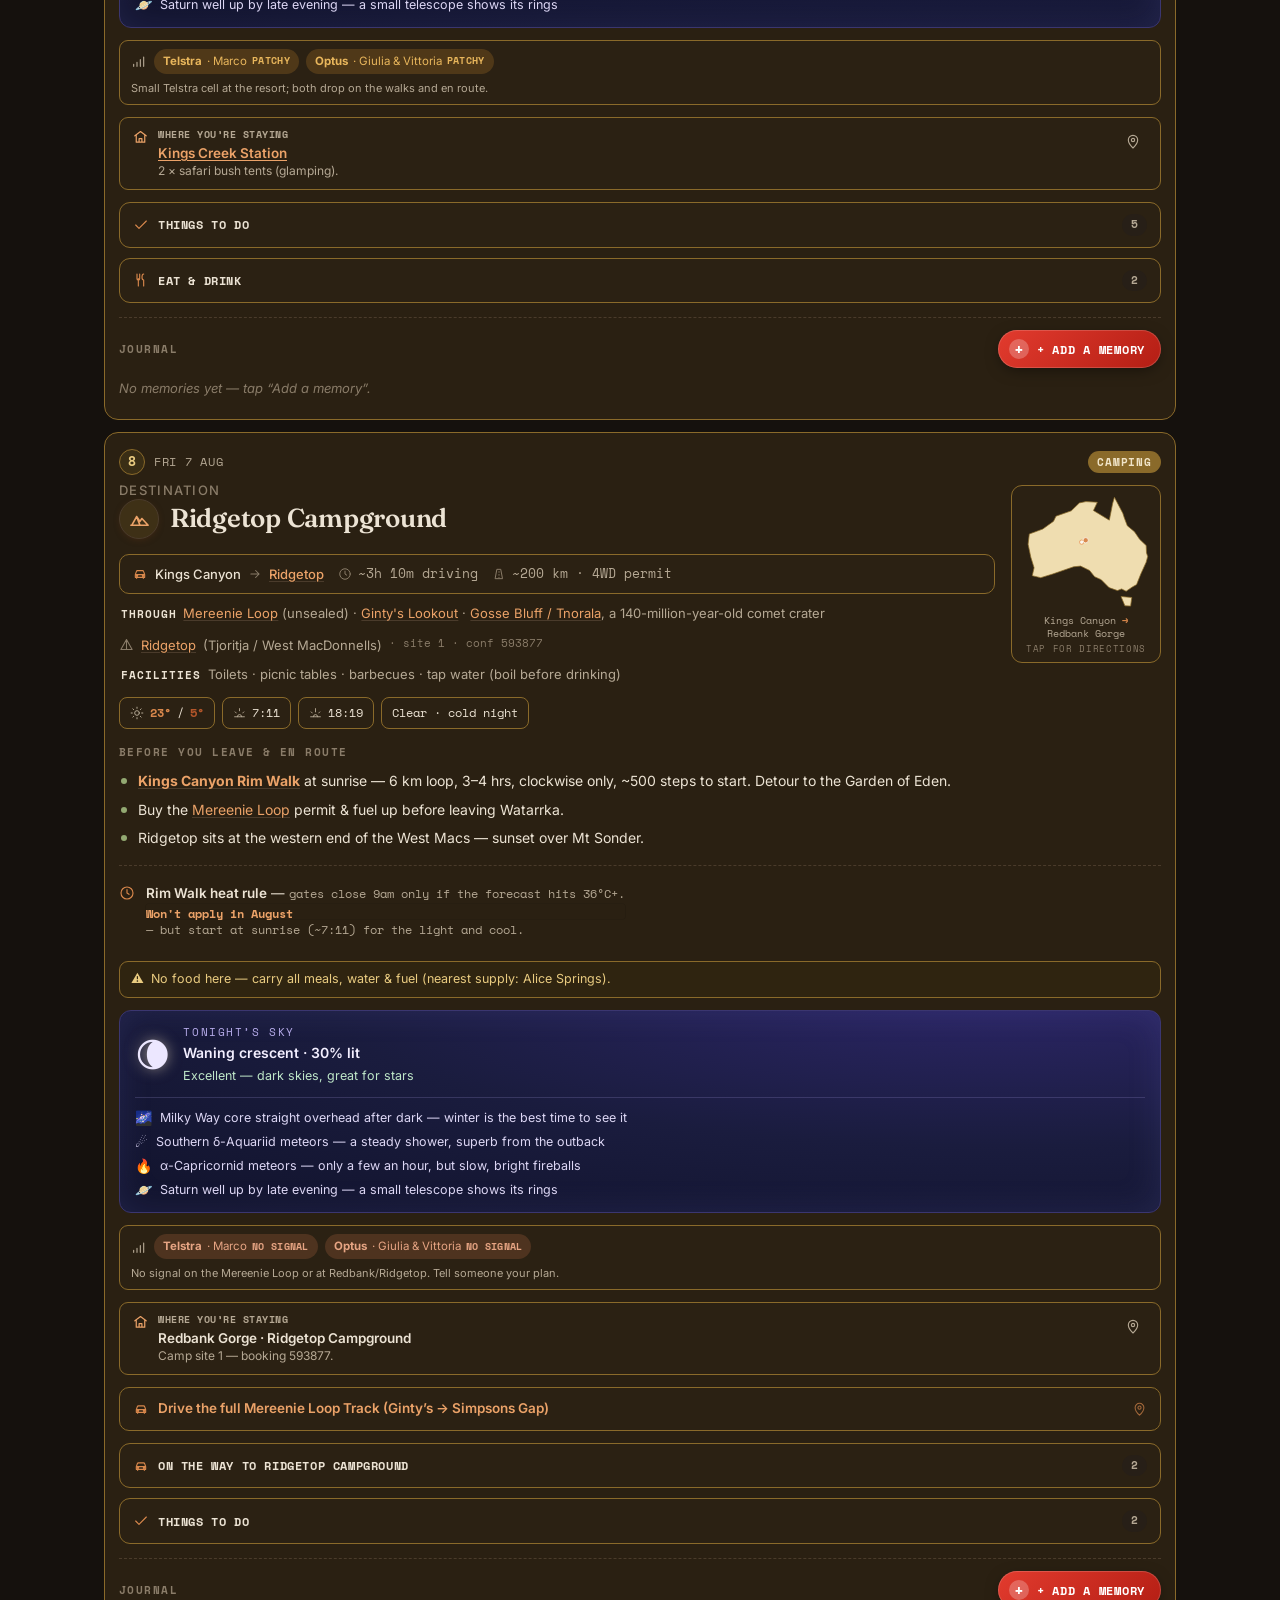
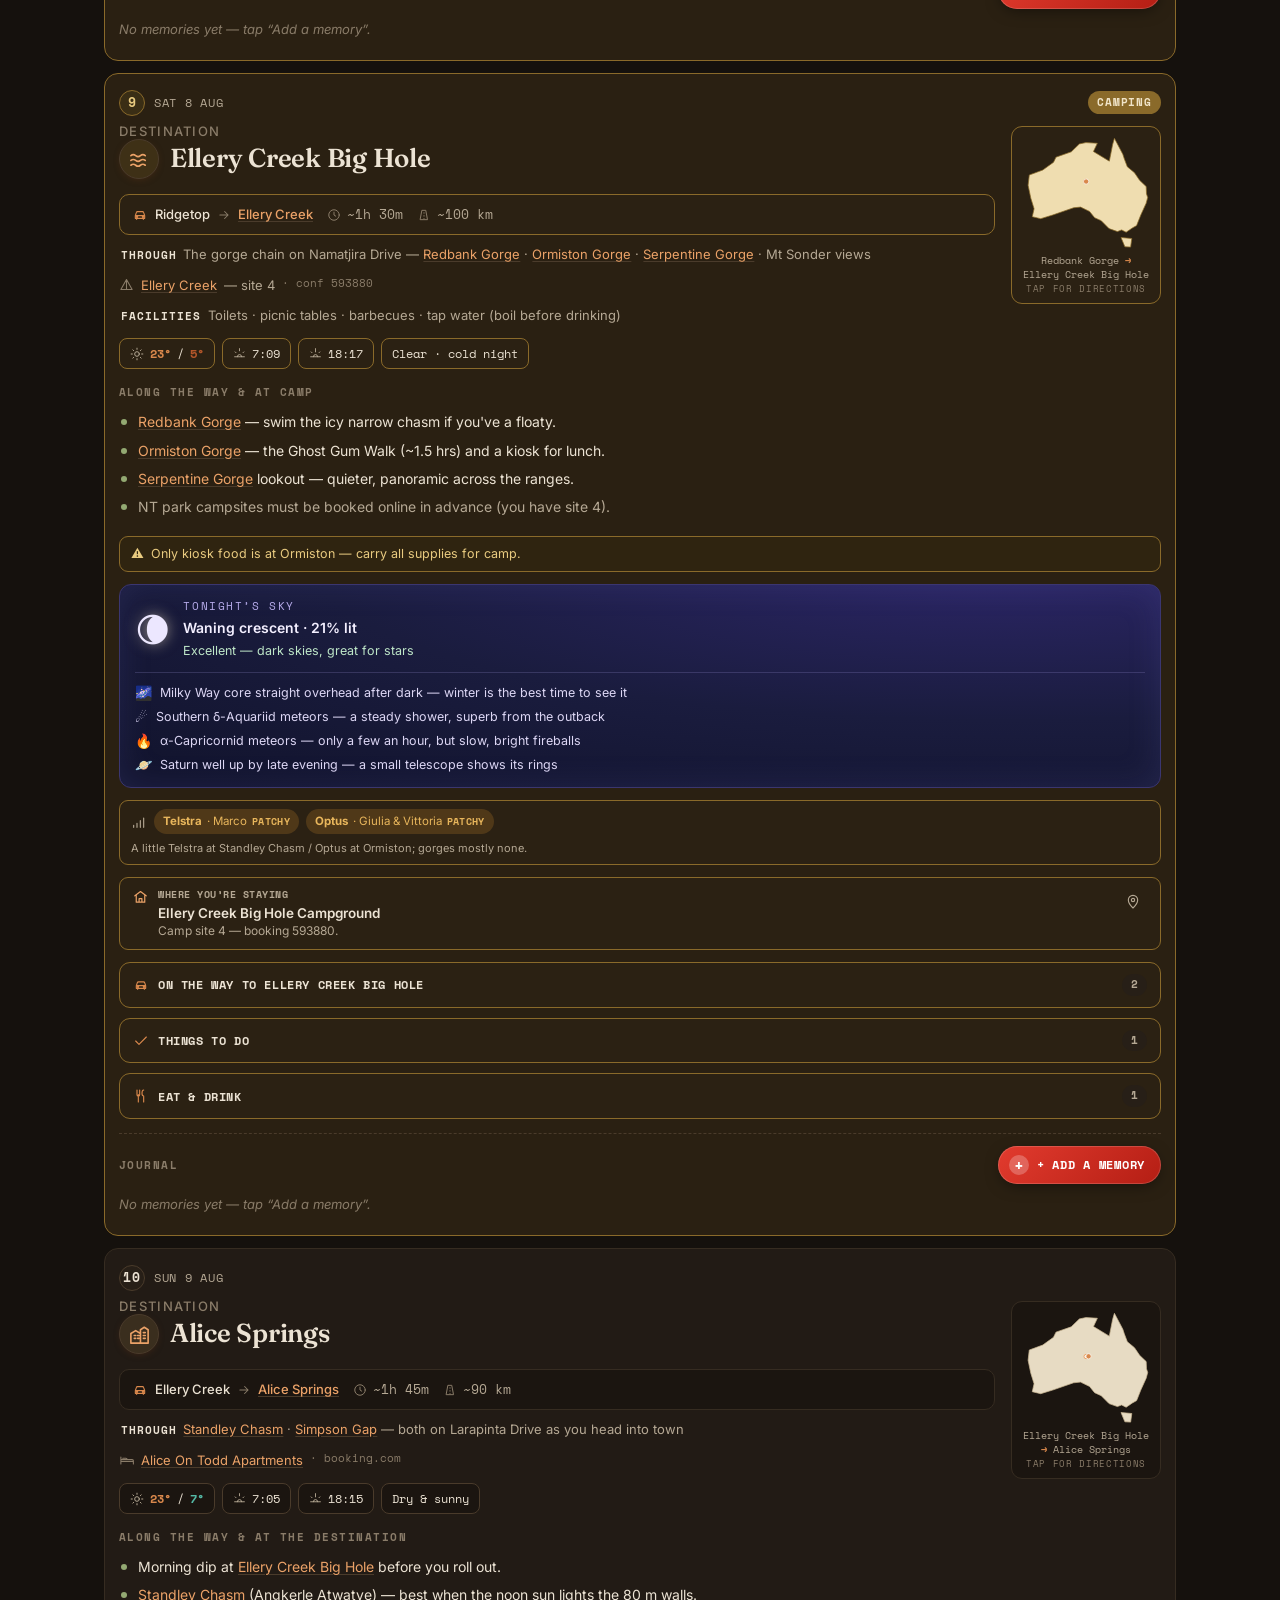
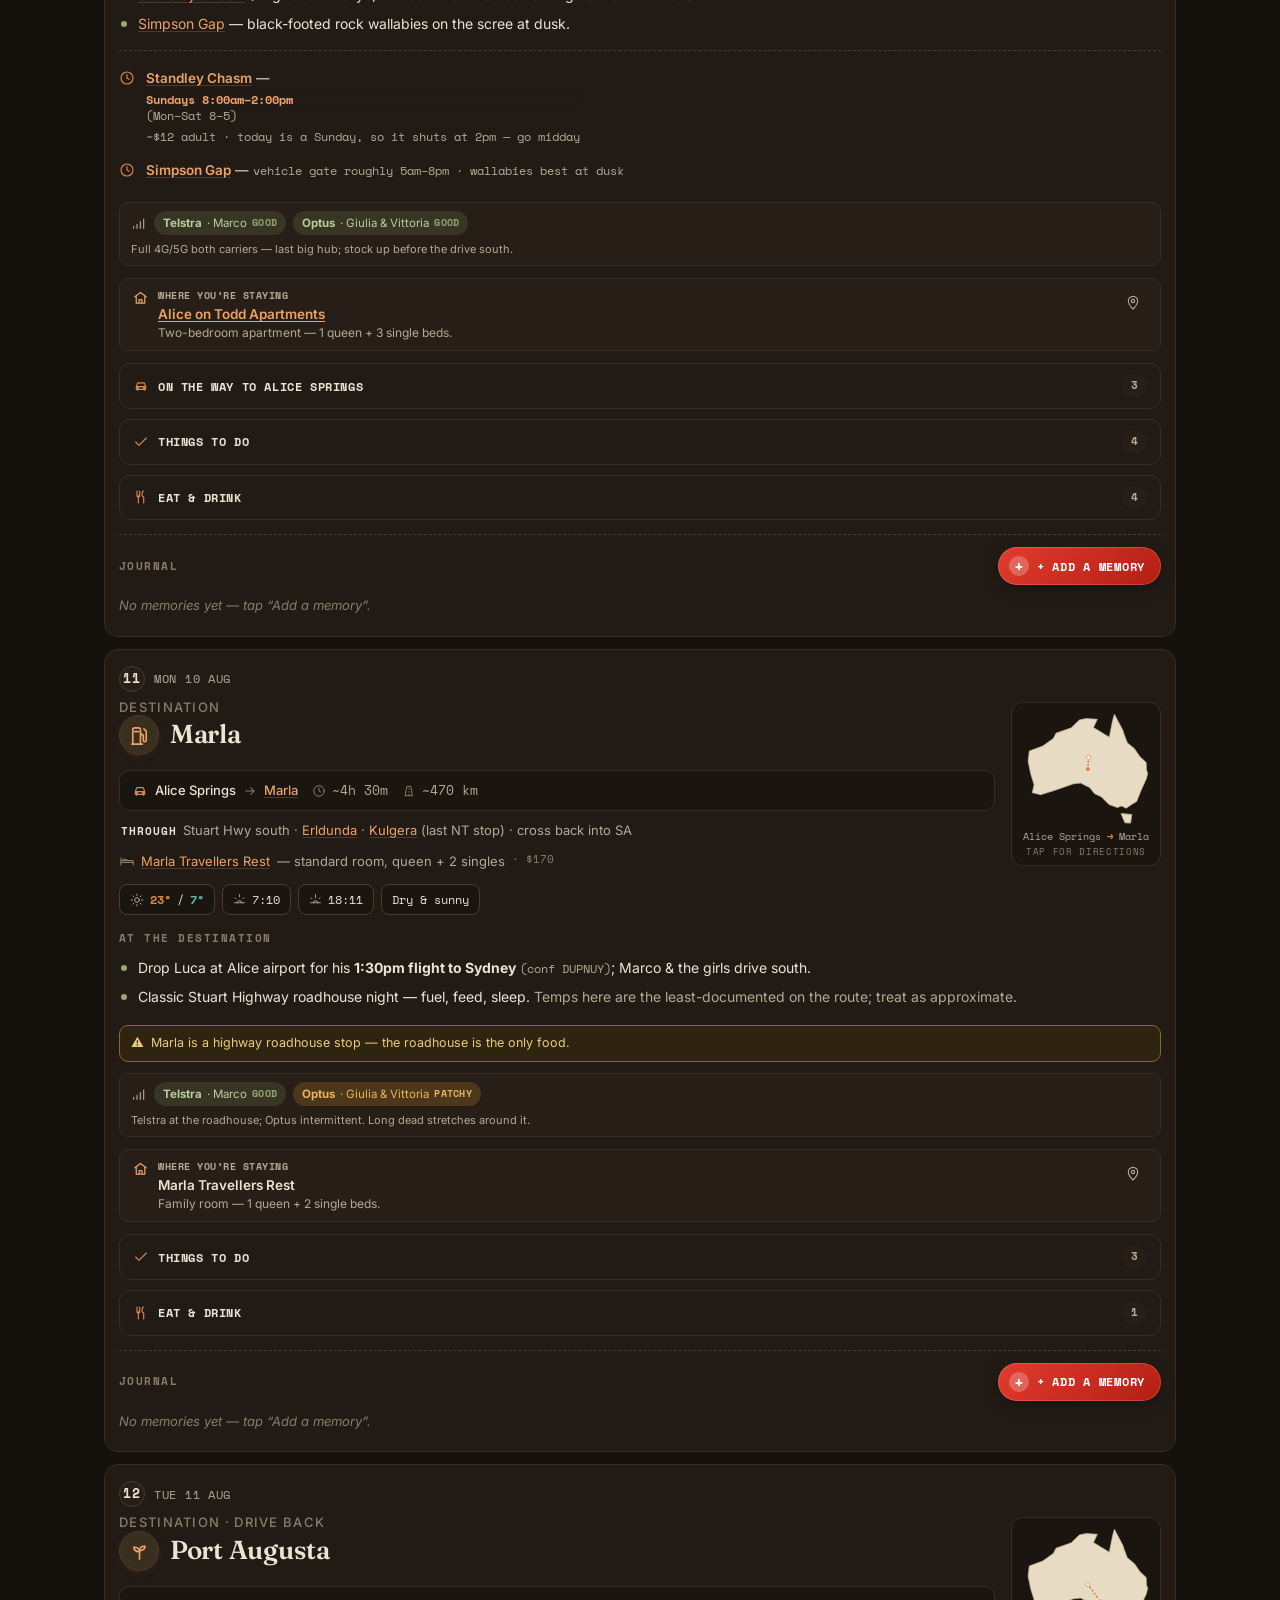
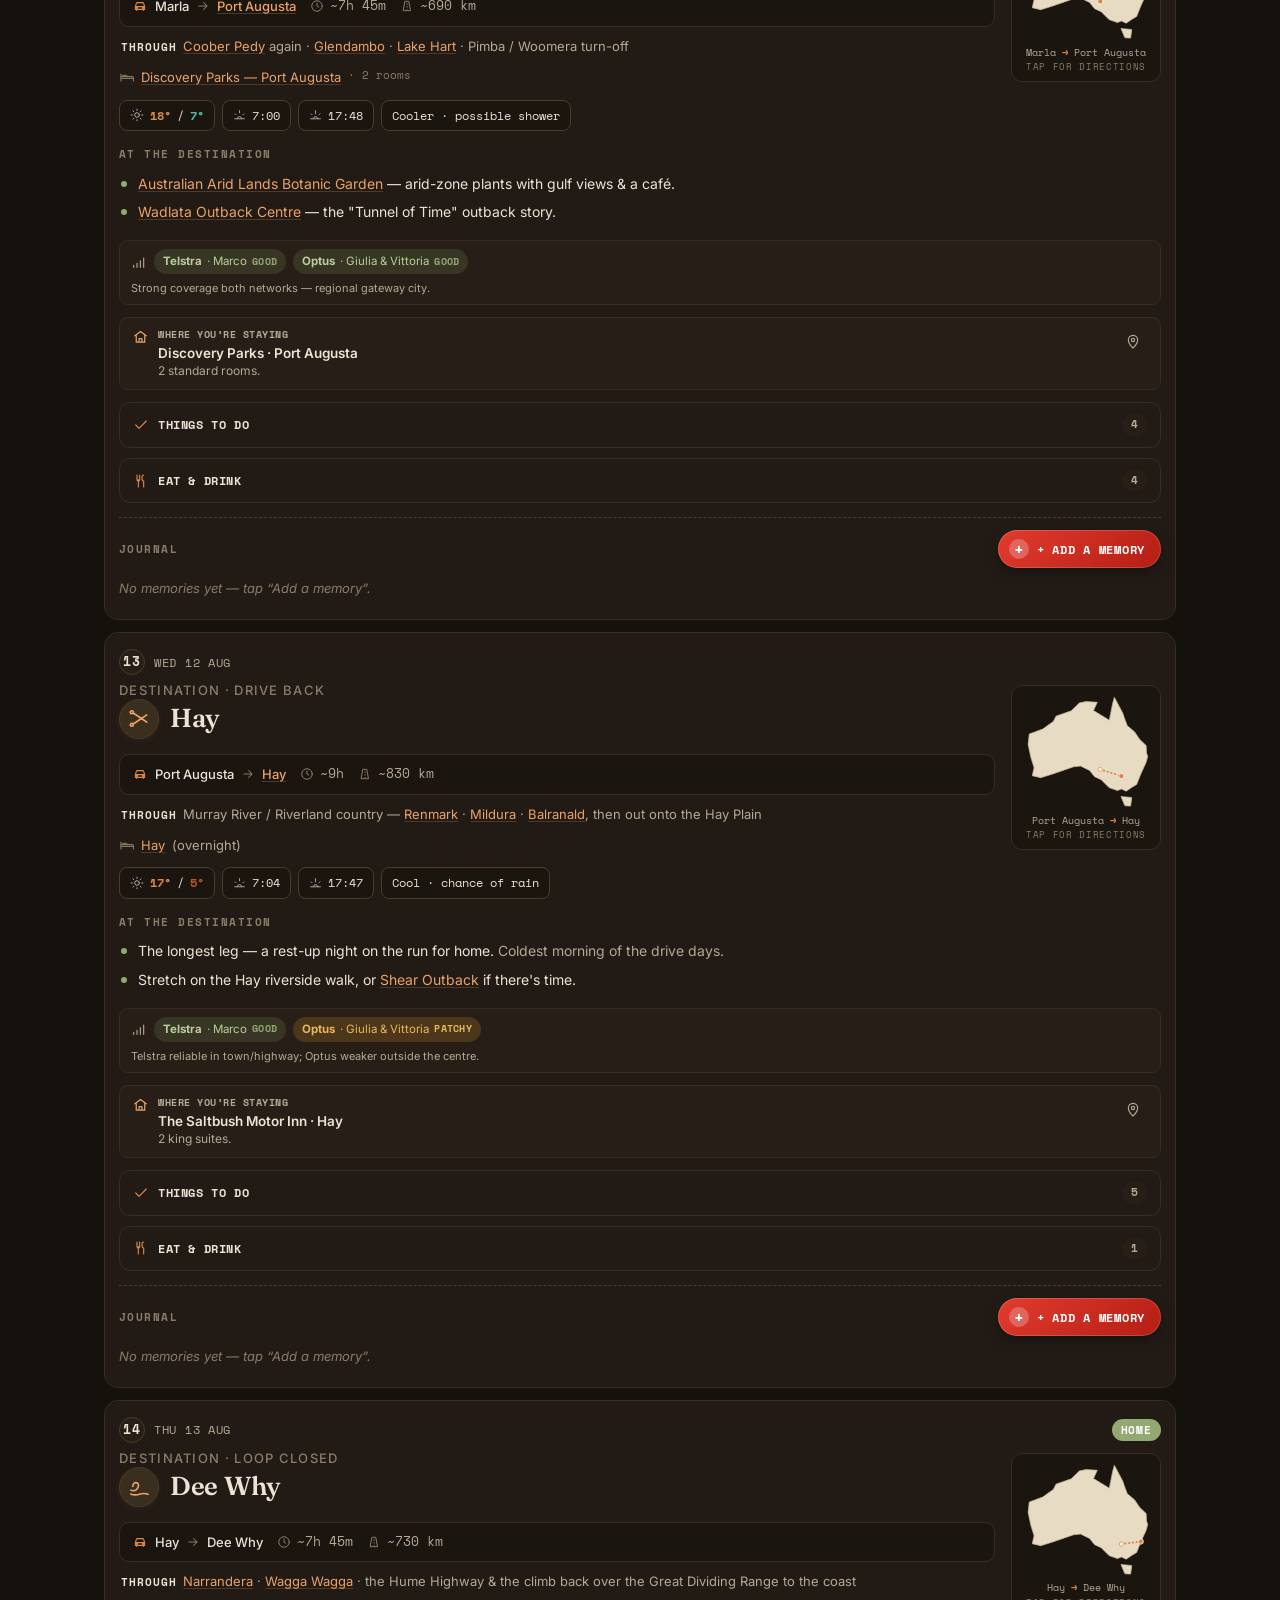
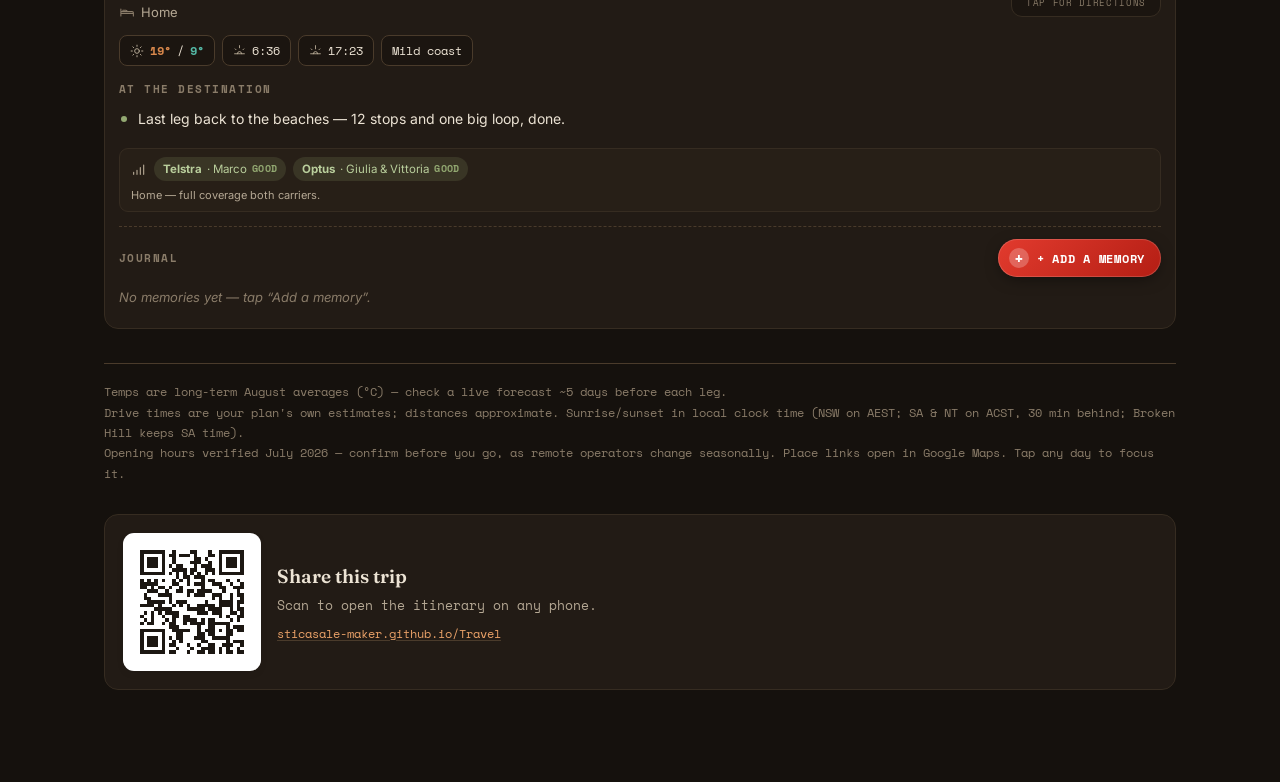
==== commit ca9949ff: "Bundle core scripts and add per-day accommodation details - Add build.js that concatenates the 13 sh" ====
--- a/index.html
+++ b/index.html
@@ -54,19 +54,7 @@
 <script>window.TRAVEL_MODE = 'poster';</script>
 <script src="config.js"></script>
 <script src="vendor/supabase.js"></script>
-<script src="i18n.js"></script>
-<script src="tripdata.js"></script>
-<script src="itinerary.js"></script>
-<script src="map.js"></script>
-<script src="features.js"></script>
-<script src="weather.js"></script>
-<script src="stats.js"></script>
-<script src="route.js"></script>
-<script src="gallery.js"></script>
-<script src="notes.js"></script>
-<script src="enrichdata.js"></script>
-<script src="enrich.js"></script>
-<script src="welcome.js"></script>
+<script src="app.core.js"></script>
 <script src="settings.js"></script>
 <script src="pull.js"></script>
 <script src="notify.js"></script>
--- a/itinerary.css
+++ b/itinerary.css
@@ -25,7 +25,7 @@
 .day.camp .place-feat{background:#F4E3B4; border-color:var(--camp-line); color:var(--camp-ink);}
 .day.focus .place-feat{background:var(--ochre); border-color:var(--ochre); color:#fff;}
 @media (max-width:520px){ .place-feat{width:36px; height:36px; margin-right:9px;} .place-feat svg{width:21px; height:21px;} }
-.wrap{max-width:820px; margin:0 auto; padding:0 18px 80px;}
+.wrap{max-width:1100px; margin:0 auto; padding:0 14px 80px;}
 a{color:var(--ochre-deep); text-decoration:underline; text-decoration-thickness:1px;
   text-underline-offset:2px; text-decoration-color:var(--line-strong);}
 a:hover{text-decoration-color:var(--ochre);}
@@ -54,8 +54,13 @@
 .sw{width:20px; height:13px; border-radius:3px; display:inline-block;}
 
 .day{position:relative; background:var(--paper); border:1px solid var(--line);
-  border-radius:14px; padding:16px 18px 18px; margin:12px 0; cursor:pointer;
+  border-radius:14px; padding:16px 14px 18px; margin:12px 0; cursor:pointer;
   transition:border-color .18s, box-shadow .18s, transform .18s;}
+/* Phones: shave the nested day + post padding so journal text gets max width. */
+@media (max-width:560px){
+  .day{padding-left:11px; padding-right:11px;}
+  .note-card{padding-left:10px; padding-right:10px;}
+}
 .day:hover{border-color:var(--line-strong);}
 .day.camp{background:var(--camp-bg); border-color:var(--camp-line);}
 .day.focus{border:2px solid var(--focus); background:var(--focus-bg);
@@ -645,6 +650,20 @@
 .cov-note{flex:1 1 100%; font-size:11px; color:var(--muted); line-height:1.4;}
 .day.camp .coverage{background:#FBEFCF; border-color:var(--camp-line);}
 
+/* "Where you're staying" — accommodation card */
+.stay{display:flex; align-items:flex-start; gap:9px; margin:0 0 12px; padding:9px 12px;
+  background:var(--paper-3); border:1px solid var(--line); border-radius:9px;}
+.stay .stay-ic{width:17px; height:17px; margin-top:1px; color:var(--ochre-deep); flex:0 0 auto;}
+.stay-main{display:flex; flex-direction:column; gap:1px; flex:1 1 auto; min-width:0;}
+.stay-label{font-family:'Space Mono',monospace; font-size:10px; font-weight:700; text-transform:uppercase;
+  letter-spacing:.05em; color:var(--muted);}
+.stay-name{font-weight:600; font-size:13.5px; color:var(--ink); line-height:1.35;}
+.stay-link{color:var(--ochre-deep); text-decoration:underline; text-underline-offset:2px; text-decoration-thickness:1px;}
+.stay-rooms{font-size:12px; color:var(--muted); line-height:1.4;}
+.stay .ti-map{flex:0 0 auto;}
+.day.camp .stay{background:#FBEFCF; border-color:var(--camp-line);}
+:root[data-theme="dark"] .day.camp .stay{background:#2b2113; border-color:var(--camp-line);}
+
 .flag-yn{display:inline-flex; flex:0 0 auto; border:1px solid var(--line-strong); border-radius:9px; overflow:hidden;}
 .flag-btn{font-family:'Space Mono',monospace; font-size:13px; font-weight:700; letter-spacing:.04em;
   padding:8px 18px; min-width:58px; white-space:nowrap; border:none; background:var(--paper);
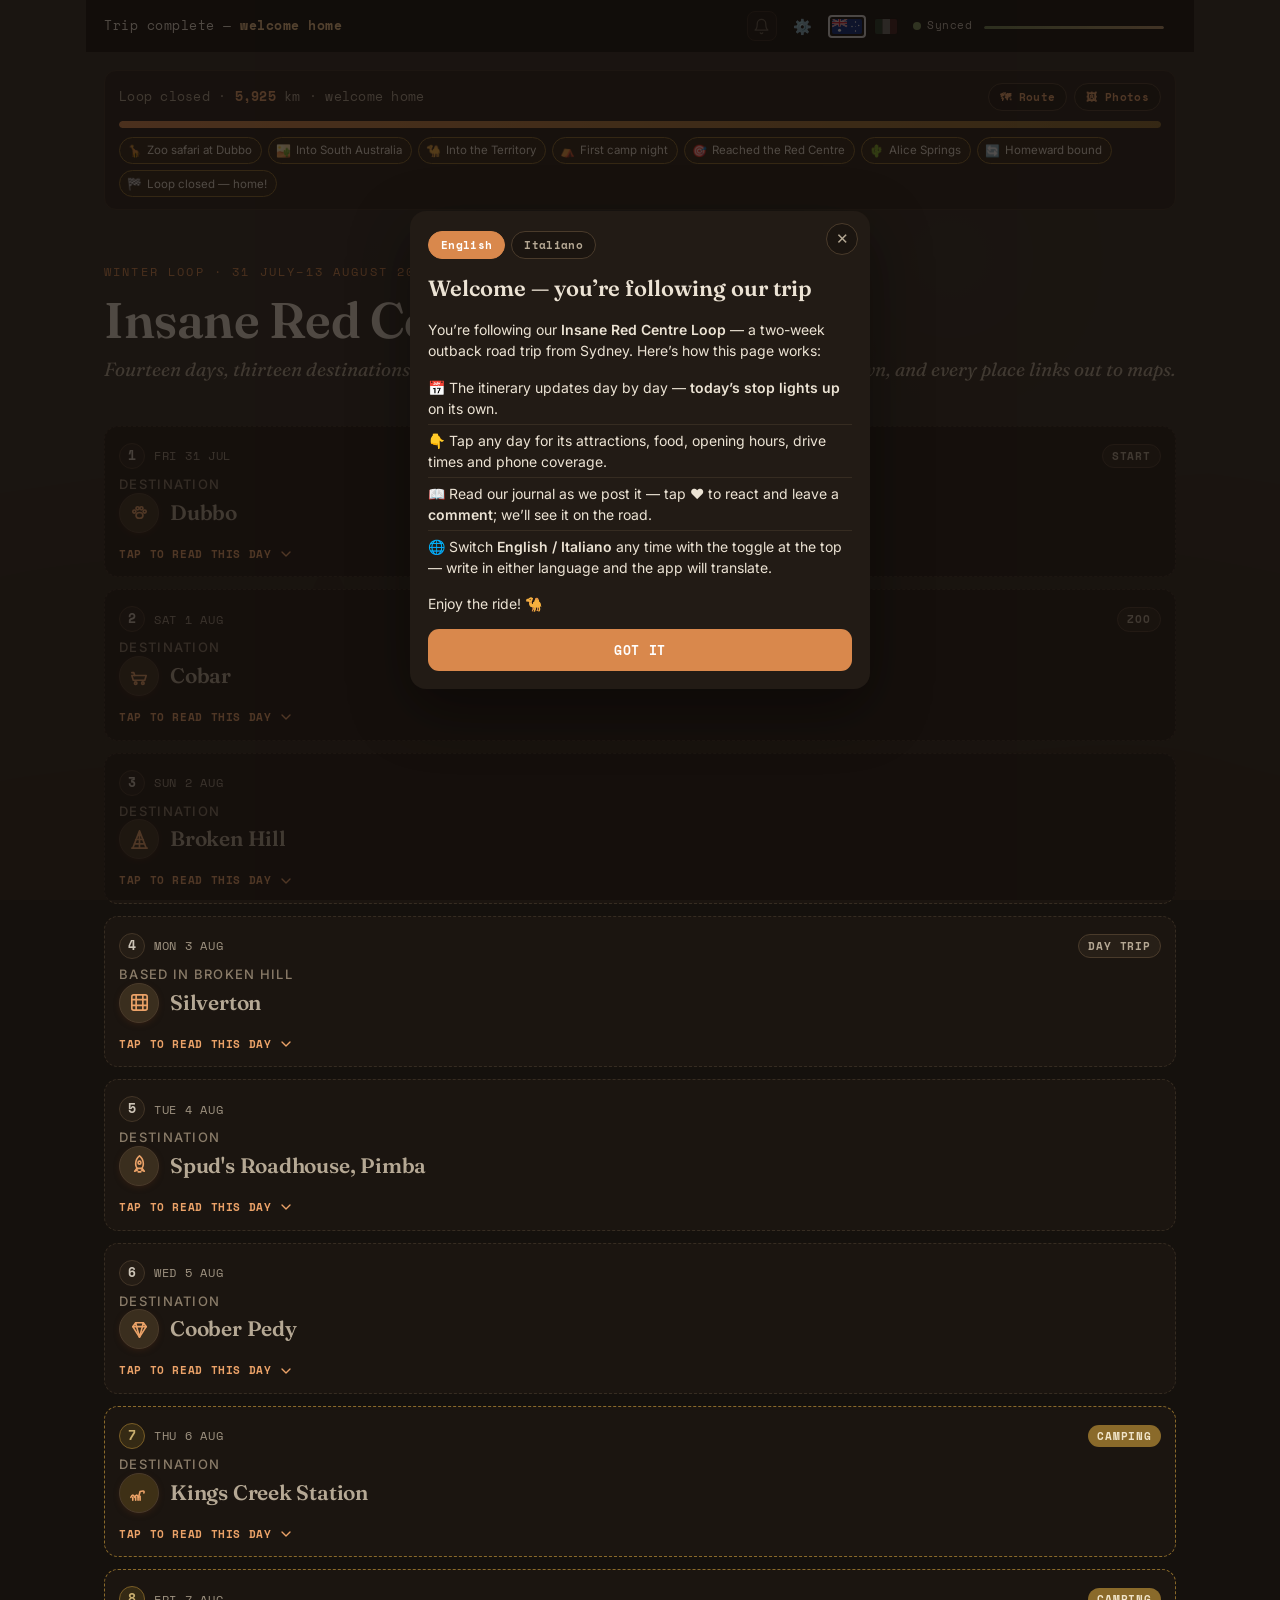
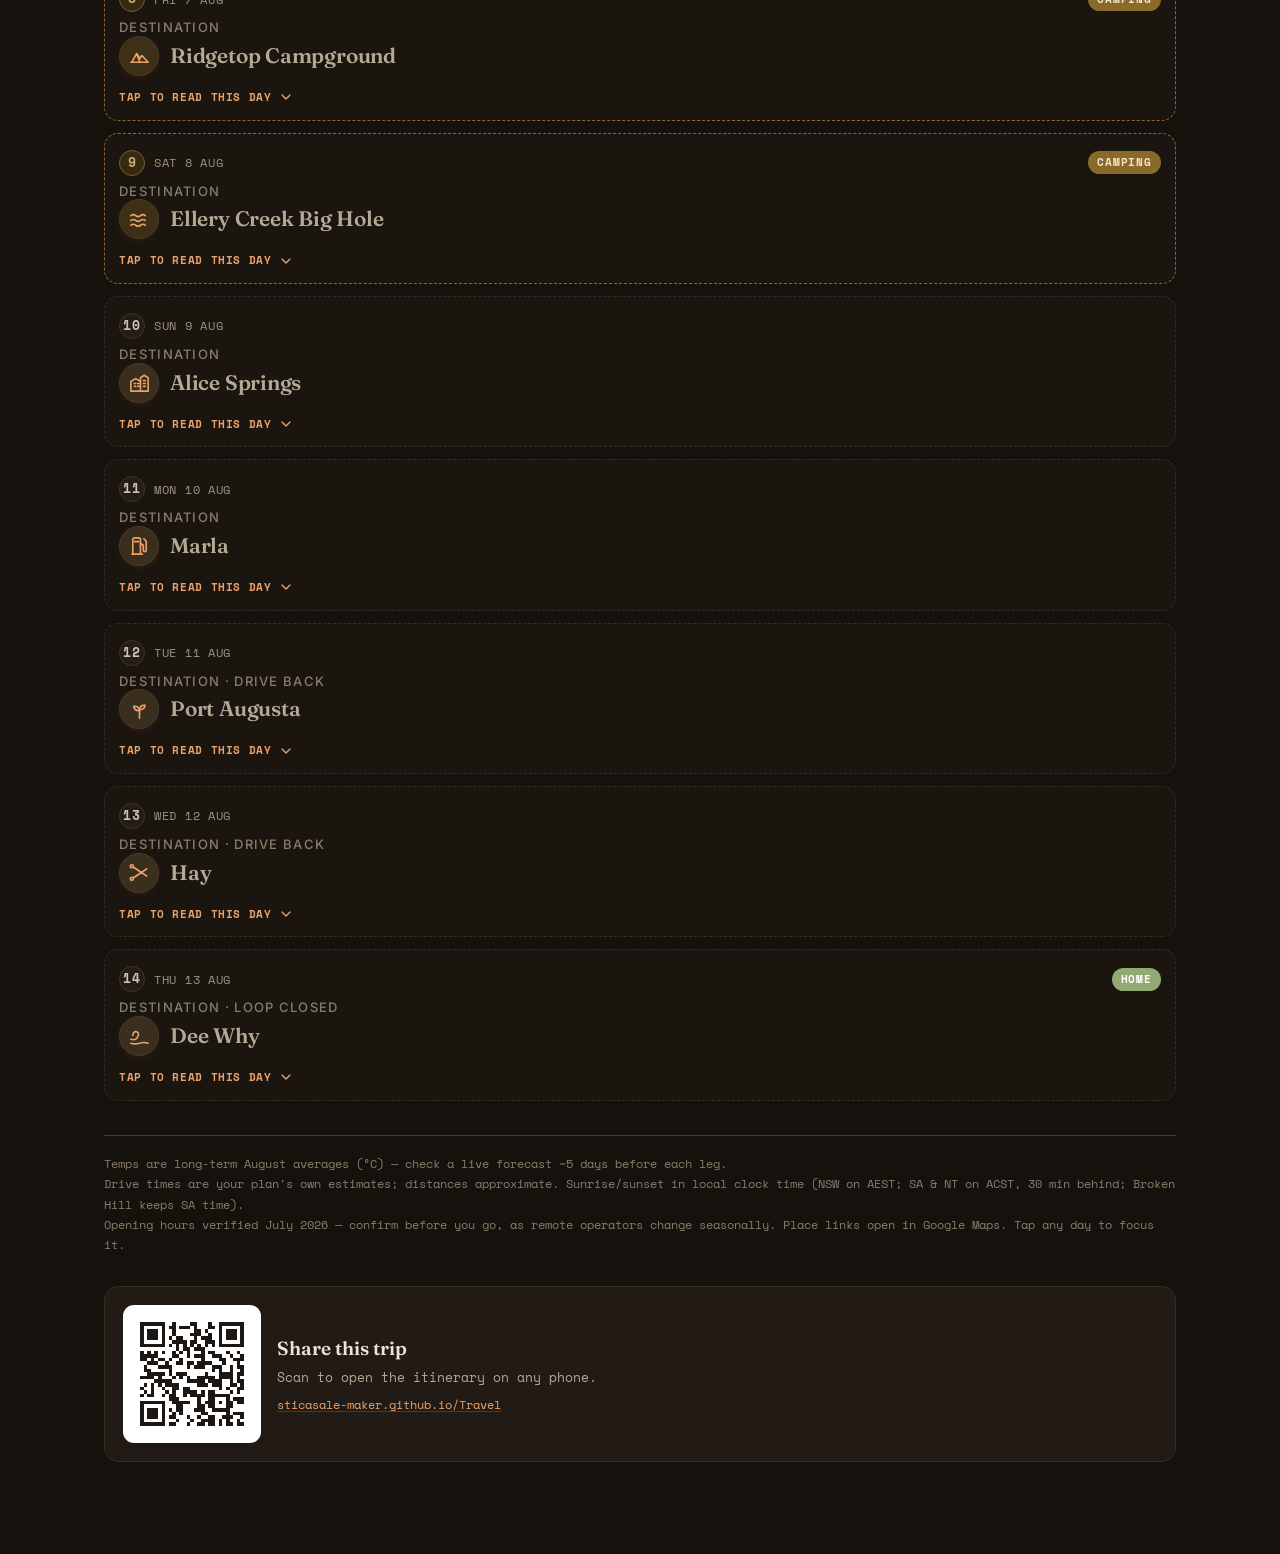
==== commit 51562a37: "Add resilient sync + live progress visibility - withTimeout() wrapper prevents stalled uploads from " ====
--- a/index.html
+++ b/index.html
@@ -29,6 +29,7 @@
       <span class="settings-host" id="settings-host"></span>
       <span class="lang-toggle" id="lang-toggle"></span>
       <span class="sync-status" id="sync-status"><span class="dot"></span></span>
+      <span class="sync-progress" id="sync-progress" hidden><span class="sp-label"></span><div class="sp-bar"><div class="sp-fill"></div></div></span>
       <span class="ver-tag" id="app-ver"></span>
       <a id="jump" style="display:none"></a>
     </span>
--- a/itinerary.css
+++ b/itinerary.css
@@ -66,6 +66,35 @@
 .day.focus{border:2px solid var(--focus); background:var(--focus-bg);
   box-shadow:0 6px 26px -12px rgba(138,67,25,.5); transform:scale(1.012);}
 .day.focus.camp{background:#FCF1D6;}
+
+/* ============================================================
+   Past days — collapsed to a compact, tappable summary.
+   Only the date row + destination stay visible; the rest is
+   hidden until the card is expanded. A clear hint invites
+   first-time users to open it. Today and future days are never
+   collapsed, so this only ever affects days already behind us.
+   ============================================================ */
+.day.past{background:var(--paper-2); border-style:dashed;}
+.day.past.collapsed{padding-bottom:14px;}
+/* Fade the past-day summary slightly so today reads as "live". */
+.day.past.collapsed .place{font-size:21px; color:var(--muted); margin-bottom:0;}
+.day.past.collapsed .place .lead{color:var(--faint);}
+.day.past.collapsed .dnum{opacity:.85;}
+/* Hide every detail block while collapsed; keep only the top row,
+   the destination line and the expand hint. */
+.day.past.collapsed > *{display:none;}
+.day.past.collapsed > .toprow,
+.day.past.collapsed > .place,
+.day.past.collapsed > .past-hint{display:flex;}
+.day.past.collapsed > .place{display:block;}
+
+.past-hint{display:flex; align-items:center; gap:6px; margin-top:10px;
+  font-family:'Space Mono',monospace; font-size:10.5px; letter-spacing:.06em;
+  text-transform:uppercase; font-weight:700; color:var(--ochre-deep);}
+.past-hint .ph-chev{flex:none; transition:transform .18s ease;}
+/* Chevron points down when collapsed (tap to open), up when expanded. */
+.day.past:not(.collapsed) .past-hint .ph-chev{transform:rotate(180deg);}
+.day.past:not(.collapsed) .past-hint{color:var(--faint);}
 
 .toprow{display:flex; align-items:center; justify-content:space-between; gap:10px;
   flex-wrap:wrap; margin-bottom:8px;}
@@ -272,12 +301,22 @@
 .note-author{font-weight:600; color:var(--ink);}
 .note-time{font-family:'Space Mono',monospace; font-size:11px; color:var(--faint);}
 .note-body{white-space:pre-wrap; color:var(--ink); line-height:1.55;}
-.note-photos{display:flex; flex-wrap:wrap; gap:7px; margin-top:9px;}
-.note-photos img{width:76px; height:76px; object-fit:cover; border-radius:8px;
-  border:1px solid var(--line-strong); cursor:pointer; background:var(--paper-3);}
+/* Media strip: a single photo/clip fills the width; multiple become a
+   horizontal swipe carousel with snap. */
+.note-photos{display:flex; flex-wrap:nowrap; gap:8px; margin-top:9px; overflow-x:auto;
+  scroll-snap-type:x mandatory; -webkit-overflow-scrolling:touch; padding-bottom:3px;}
+.note-photos img, .note-photos video{flex:0 0 auto; width:82%; max-width:300px; height:210px;
+  object-fit:cover; border-radius:10px; border:1px solid var(--line-strong);
+  background:var(--paper-3); scroll-snap-align:center;}
+.note-photos img{cursor:pointer;}
+.note-photos img:only-child, .note-photos video:only-child{width:100%; max-width:100%;}
+/* slim scrollbar on desktop; hidden on mobile where you just swipe */
+.note-photos::-webkit-scrollbar{height:6px;}
+.note-photos::-webkit-scrollbar-thumb{background:var(--line-strong); border-radius:6px;}
 .note-badge{font-family:'Space Mono',monospace; font-size:9.5px; letter-spacing:.06em;
   text-transform:uppercase; font-weight:700; padding:2px 7px; border-radius:12px;}
 .note-badge.pending{background:#F3E0BE; color:#8a5b12; border:1px solid var(--camp-line);}
+.note-badge.err{background:#F6D9CE; color:#8a3a1a; border:1px solid #C8744A; text-transform:none; letter-spacing:0; max-width:100%; overflow:hidden; text-overflow:ellipsis;}
 .note-badge.mine{background:var(--spinifex); color:#fff;}
 .note-badge.tr{background:#E3EAE0; color:#4C5D38; border:1px solid #C4D2B8;}
 .note-actions{display:flex; gap:12px; margin-top:8px;}
@@ -297,8 +336,8 @@
 .note-form .file-row{display:flex; align-items:center; gap:10px; flex-wrap:wrap; margin-bottom:9px;}
 .note-form input[type=file]{font-size:12px; color:var(--muted);}
 .note-form .thumbs{display:flex; flex-wrap:wrap; gap:7px; margin-bottom:9px;}
-.note-form .thumbs img{width:60px; height:60px; object-fit:cover; border-radius:7px;
-  border:1px solid var(--line-strong);}
+.note-form .thumbs img, .note-form .thumbs video{width:60px; height:60px; object-fit:cover;
+  border-radius:7px; border:1px solid var(--line-strong); background:var(--paper-3);}
 .note-form .form-actions{display:flex; gap:9px;}
 .note-form .save{font-family:'Space Mono',monospace; font-size:12px; font-weight:700;
   letter-spacing:.05em; text-transform:uppercase; color:#fff; background:var(--ochre);
@@ -315,10 +354,16 @@
 .sync-status.pending .dot{background:#F3C48A;}
 .sync-status.offline .dot{background:#c9744a;}
 
+/* live sync progress during uploads */
+.sync-progress{display:inline-flex; flex-direction:column; gap:3px; min-width:180px; font-size:10px; color:var(--paper); opacity:.75;}
+.sp-label{font-family:'Space Mono',monospace; letter-spacing:.02em;}
+.sp-bar{height:3px; background:rgba(255,255,255,.2); border-radius:2px; overflow:hidden;}
+.sp-fill{height:100%; background:linear-gradient(90deg, #8fae6a, #F3C48A); transition:width .3s ease-out; border-radius:2px;}
+
 /* lightbox for full-size photos */
 .lightbox{position:fixed; inset:0; z-index:100; background:rgba(20,15,12,.88);
   display:flex; align-items:center; justify-content:center; padding:20px; cursor:zoom-out;}
-.lightbox img{max-width:100%; max-height:100%; border-radius:10px;
+.lightbox img, .lightbox video{max-width:100%; max-height:100%; border-radius:10px;
   box-shadow:0 10px 40px rgba(0,0,0,.5);}
 
 /* name prompt modal */
@@ -527,8 +572,11 @@
 
 .gal-grid{display:grid; grid-template-columns:repeat(auto-fill,minmax(96px,1fr)); gap:6px;}
 .gal-grid figure{margin:0; position:relative;}
-.gal-grid img{width:100%; aspect-ratio:1; object-fit:cover; border-radius:8px; cursor:pointer;
+.gal-grid img, .gal-grid video{width:100%; aspect-ratio:1; object-fit:cover; border-radius:8px; cursor:pointer;
   background:var(--paper-3); display:block;}
+.gal-play{position:absolute; top:50%; left:50%; transform:translate(-50%,-50%); pointer-events:none;
+  width:30px; height:30px; border-radius:50%; background:rgba(20,15,12,.55); color:#fff;
+  display:flex; align-items:center; justify-content:center; font-size:12px; padding-left:2px;}
 .gal-grid figcaption{position:absolute; left:4px; bottom:4px; font-size:9px; color:#fff;
   background:rgba(0,0,0,.45); padding:1px 5px; border-radius:6px; font-family:'Space Mono',monospace;}
 .gal-empty{color:var(--faint); font-size:13.5px; font-style:italic; padding:6px 0;}
@@ -559,12 +607,27 @@
   letter-spacing:.04em; color:#fff; background:var(--ochre); border:none; border-radius:8px; padding:0 12px; cursor:pointer;}
 
 .note-audio{display:block; width:100%; margin-top:9px; height:34px;}
+/* Custom voice-memo player (Web Audio, not native <audio>) */
+.vmemo{display:flex; align-items:center; gap:10px; margin-top:9px; padding:7px 12px 7px 7px;
+  background:var(--paper-2); border:1px solid var(--line-strong); border-radius:24px;}
+.day.camp .vmemo{background:#FBEFCF; border-color:var(--camp-line);}
+:root[data-theme="dark"] .day.camp .vmemo{background:#2b2113; border-color:var(--camp-line);}
+.vm-btn{flex:0 0 auto; width:34px; height:34px; border-radius:50%; border:none; cursor:pointer;
+  background:var(--ochre); color:#fff; font-size:13px; line-height:1; padding:0;
+  display:inline-flex; align-items:center; justify-content:center;}
+.vm-btn:hover{background:var(--ochre-deep);}
+.vm-track{flex:1 1 auto; height:6px; border-radius:6px; background:var(--paper-3);
+  cursor:pointer; position:relative; overflow:hidden;}
+.vm-fill{position:absolute; left:0; top:0; bottom:0; width:0; background:var(--ochre); border-radius:6px;}
+.vm-time{flex:0 0 auto; font-family:'Space Mono',monospace; font-size:11px; color:var(--muted);
+  min-width:76px; text-align:right;}
 .voice-row{display:flex; align-items:center; gap:10px; margin-bottom:9px; flex-wrap:wrap;}
 .rec-btn{font-family:'Space Mono',monospace; font-size:12px; font-weight:700; letter-spacing:.03em;
   padding:7px 13px; border-radius:9px; border:1px solid var(--line-strong); background:var(--paper-2);
   color:var(--ochre-deep); cursor:pointer;}
 .rec-status{font-family:'Space Mono',monospace; font-size:11px; color:var(--muted);}
 .rec-status audio{height:30px; vertical-align:middle; max-width:200px;}
+.rec-dbg{font-family:'Space Mono',monospace; font-size:10.5px; color:var(--faint); margin-top:5px;}
 
 /* ---- enrichment layer (enrich.js): photo, highlights, to-do, eat & drink ---- */
 .day-enrich{clear:both; margin-top:14px;}
